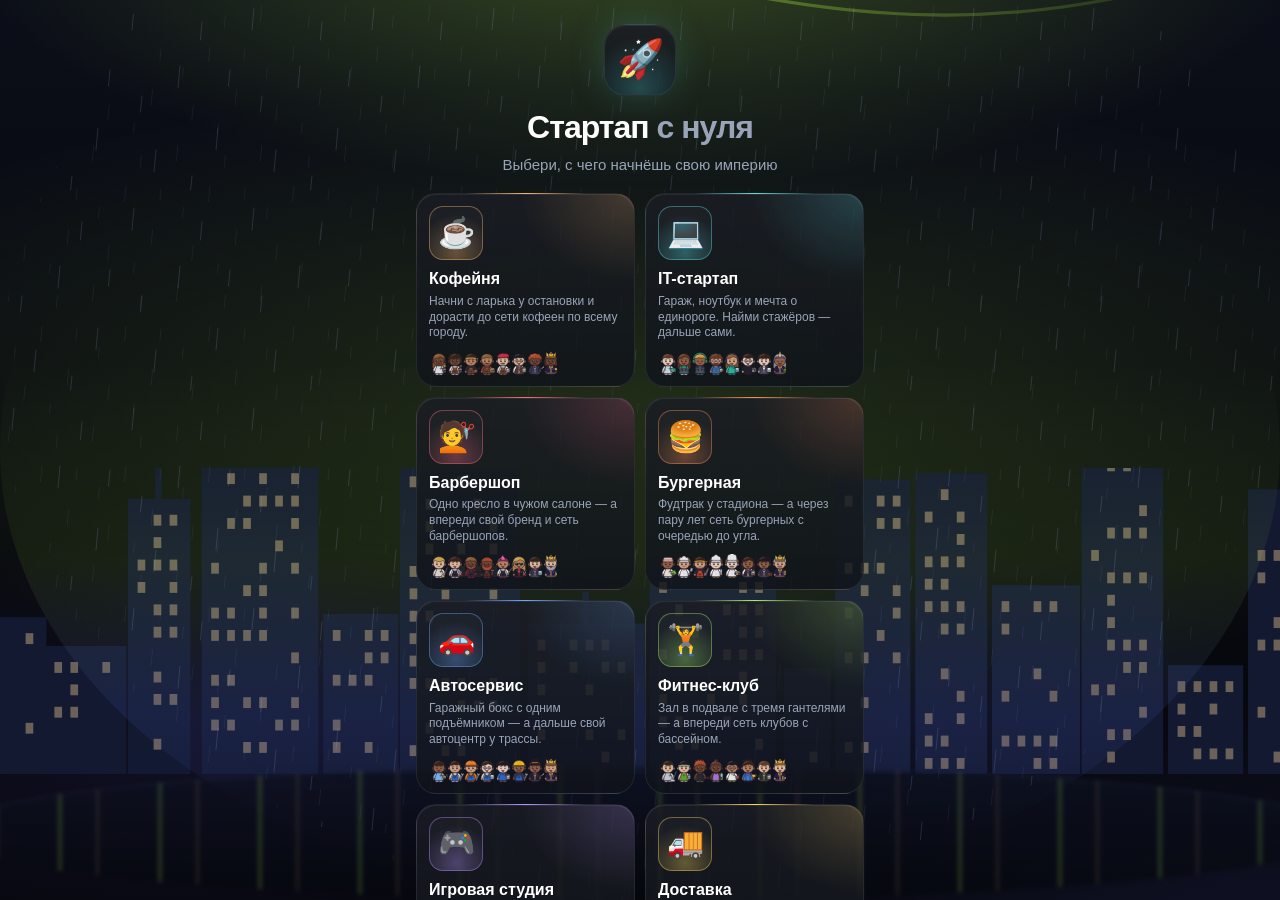
==== app/index.html @ 54fb20cb "Экран «Стили»: основной + скины K/M/C/B за друзей и ⭐, выбор в сохранении; клетки выше; деньги на уз" ====
<!doctype html>
<html lang="ru">
<head>
<meta charset="utf-8">
<meta name="viewport" content="width=device-width, initial-scale=1, maximum-scale=1, user-scalable=no, viewport-fit=cover">
<meta name="theme-color" content="#0D0F14">
<meta name="format-detection" content="telephone=no">
<title>Стартап с нуля</title>
<link rel="icon" href="data:image/svg+xml,<svg xmlns='http://www.w3.org/2000/svg' viewBox='0 0 100 100'><rect width='100' height='100' rx='22' fill='%230D0F14'/><text x='50' y='70' font-size='60' text-anchor='middle'>🚀</text></svg>">
<link rel="stylesheet" href="style.css?v=6">
<link rel="stylesheet" href="themes.css?v=6">
<link rel="stylesheet" href="themes4.css?v=2">
<link rel="stylesheet" href="themes-main.css?v=2">
<script src="https://telegram.org/js/telegram-web-app.js"></script>
<script src="theme.js?v=7"></script>
</head>
<body>
<div id="app" hidden>
  <header class="top">
    <div class="top-row">
      <div class="money" id="money" aria-live="off">0 <span>₽</span></div>
      <div class="head-btns">
        <button class="icon-btn" id="btn-daily" aria-label="Календарь наград">🎁<i class="dot" id="daily-dot"></i></button>
        <button class="icon-btn" id="btn-quests" aria-label="Задания дня">📋<i class="dot" id="quests-dot"></i></button>
        <button class="icon-btn" id="btn-settings" aria-label="Настройки">⚙️</button>
      </div>
    </div>
    <div class="rate" id="rate">+0 ₽/час · пока тебя нет, тоже</div>
    <div class="chips">
      <button class="chip chip-room" id="chip-room"></button>
      <button class="chip chip-lock" id="chip-lock"></button>
    </div>
  </header>

  <main class="views">
    <section class="view active" id="view-office">
      <button class="invite-banner" id="invite-banner" hidden></button>
      <div class="board" id="board">
        <div class="needs" id="needs"></div>
        <div class="grid" id="grid"></div>
        <button class="next-room" id="next-room"></button>
      </div>
      <p class="hint" id="hint">Перетащи двух одинаковых друг на друга — уровень выше</p>
      <div class="actions">
        <button class="btn btn-primary" id="btn-hire">➕ Нанять · 50 ₽</button>
        <button class="btn btn-dark btn-rush" id="btn-rush">⚡ Аврал ×2</button>
      </div>
    </section>

    <section class="view" id="view-upgrades">
      <h2 class="view-title">🚀 Улучшения</h2>
      <div class="list" id="upgrades"></div>
      <h3 class="sub-title">🏢 Помещения</h3>
      <div class="list" id="rooms-list"></div>
      <h3 class="sub-title">👥 Команда</h3>
      <div class="list" id="team"></div>
    </section>

    <section class="view" id="view-rating">
      <h2 class="view-title">🏆 Рейтинг</h2>
      <div id="rating-box"></div>
    </section>

    <section class="view" id="view-friends">
      <h2 class="view-title">👥 Друзья</h2>
      <div id="friends-box"></div>
    </section>

    <section class="view" id="view-shop">
      <h2 class="view-title">🗂️ Кадровое агентство</h2>
      <div id="agency"></div>
    </section>
  </main>

  <nav class="tabbar" id="tabbar">
    <button class="tab active" data-view="office"><i>🏢</i><span>Офис</span></button>
    <button class="tab" data-view="upgrades"><i>🚀</i><span>Улучшения</span></button>
    <button class="tab" data-view="rating"><i>🏆</i><span>Рейтинг</span></button>
    <button class="tab" data-view="friends"><i>👥</i><span>Друзья</span></button>
    <button class="tab" data-view="shop"><i>🗂️</i><span>Агентство</span><b class="tab-dot" id="shop-dot"></b></button>
  </nav>
</div>

<div id="choose" class="choose" hidden>
  <div class="choose-head">
    <div class="logo">🚀</div>
    <h1>Стартап <span>с нуля</span></h1>
    <p>Выбери, с чего начнёшь свою империю</p>
  </div>
  <div class="choose-list tiles" id="choose-list"></div>
  <p class="choose-foot">Все 8 открыты. Второй бизнес холдинга можно будет открыть, когда вырастишь сотрудника 5-го уровня.</p>
</div>

<div id="fx" class="fx"></div>
<div id="tutor" class="tutor" hidden></div>
<div id="modal" class="modal" hidden></div>
<div id="toast" class="toast"></div>

<script src="balance.js?v=4" defer></script>
<script src="content.js?v=5" defer></script>
<script src="avatars.js?v=5" defer></script>
<script src="net.js" defer></script>
<script src="game.js?v=6" defer></script>
</body>
</html>
---- app/style.css ----
/* Стиль A «тёмный неон» */
:root {
  --bg: #0D0F14;
  --card: #1D2335;
  --card-2: #141826;
  --line: #2B3450;
  --accent: #B9FF3F;
  --accent-ink: #0D0F14;
  --text: #E8EBF5;
  --muted: #8A93AB;
  --dim: #5D6680;
  --danger: #FF5C7A;
  --rare: #4FC3FF;
  --epic: #B57BFF;
  --legend: #FFC83D;
  --warn: #FFB347;
  --radius: 16px;
  --safe-b: env(safe-area-inset-bottom, 0px);
  --vh: var(--tg-viewport-stable-height, 100dvh);
}

* { box-sizing: border-box; -webkit-tap-highlight-color: transparent; }
html, body { margin: 0; height: 100%; background: var(--bg); }
body {
  color: var(--text);
  font: 15px/1.35 -apple-system, BlinkMacSystemFont, "Segoe UI", Roboto, "Helvetica Neue", Arial, sans-serif;
  overflow: hidden;
  overscroll-behavior: none;
  -webkit-user-select: none; user-select: none;
  -webkit-touch-callout: none;
}
button { font: inherit; color: inherit; border: 0; background: none; padding: 0; cursor: pointer; }
[hidden] { display: none !important; }

#app {
  height: var(--vh);
  max-width: 480px; margin: 0 auto;
  display: flex; flex-direction: column;
  padding: 12px 16px calc(10px + var(--safe-b));
}

/* ---------- Шапка ---------- */
.top { flex: none; }
.top-row { display: flex; align-items: flex-start; justify-content: space-between; gap: 8px; }
.money {
  font-size: 40px; font-weight: 800; line-height: 1.05; letter-spacing: -1px;
  color: var(--accent); font-variant-numeric: tabular-nums; white-space: nowrap;
  overflow: hidden; text-overflow: ellipsis; min-width: 0;
}
.money span { font-size: .7em; opacity: .9; }
.money.bump { animation: bump .25s ease; }
@keyframes bump { 50% { transform: scale(1.04); } }
.head-btns { flex: none; display: flex; gap: 6px; }
.icon-btn {
  position: relative; flex: none; width: 40px; height: 40px; border-radius: 12px;
  background: var(--card); border: 1px solid var(--line); font-size: 19px;
  display: grid; place-items: center;
}
.rate { color: var(--muted); font-size: 15px; margin-top: 4px; font-variant-numeric: tabular-nums; }
.rate b { color: var(--text); font-weight: 600; }
.chips { display: flex; gap: 8px; margin-top: 10px; min-width: 0; }
.chip {
  display: inline-flex; align-items: center; gap: 6px; min-width: 0;
  height: 34px; padding: 0 12px; border-radius: 17px;
  background: var(--card); border: 1px solid var(--line);
  font-size: 13.5px; white-space: nowrap;
}
.chip-room { color: var(--accent); flex: none; font-weight: 600; }
.chip-lock { color: var(--muted); flex: 1 1 auto; overflow: hidden; }
.chip-lock span { overflow: hidden; text-overflow: ellipsis; }
.chip-lock.open { color: var(--text); border-color: rgba(185,255,63,.35); }

/* ---------- Вкладки ---------- */
.views { flex: 1; min-height: 0; position: relative; margin-top: 12px; }
.view { display: none; height: 100%; flex-direction: column; overflow-y: auto; overflow-x: hidden; }
.view.active { display: flex; }
#view-office { overflow: hidden; }

/* ---------- Офис ---------- */
.board {
  flex: 1; min-height: 0; overflow-y: auto; overflow-x: hidden;
  background: var(--card-2); border: 1px solid var(--line); border-radius: 24px;
  padding: 12px; display: flex; flex-direction: column; gap: 12px;
}
.grid {
  display: grid; grid-template-columns: repeat(4, 1fr); gap: 8px;
  touch-action: none;
}
.grid { --ch: 72px; grid-auto-rows: 72px; }
.cell {
  position: relative; padding-top: 4px; border-radius: 14px; min-width: 0;
  background: var(--card); border: 1px solid var(--line);
  display: flex; flex-direction: column; align-items: center; justify-content: center;
  overflow: hidden; touch-action: none;
  transition: border-color .15s, box-shadow .15s, transform .15s;
}
.cell.empty { background: #1A1F2E; }
.cell .lv {
  position: absolute; top: 5px; left: 7px; font-size: 12.5px; font-weight: 800; color: var(--accent);
}
.cell .em { font-size: min(8.2vw, 34px, calc(var(--ch) * .44)); line-height: 1; }
.cell .nm {
  margin-top: 3px; font-size: 10.5px; font-weight: 600; text-align: center; line-height: 1.1;
  padding: 0 3px; max-width: 100%; overflow: hidden; overflow-wrap: anywhere;
  display: -webkit-box; -webkit-line-clamp: 2; -webkit-box-orient: vertical;
}
.cell .cd {
  position: absolute; left: 8px; right: 8px; bottom: 4px; height: 3px; border-radius: 2px;
  background: var(--accent); transform-origin: left; opacity: .8;
  animation: cd 3s linear forwards;
}
@keyframes cd { from { transform: scaleX(1); } to { transform: scaleX(0); opacity: .2; } }
.cell.lift { opacity: .35; }
.cell.over { border-color: var(--muted); }
.cell.can-merge {
  border-color: var(--accent);
  box-shadow: 0 0 0 1px var(--accent), 0 0 18px rgba(185,255,63,.45);
}
.cell.pair { border-color: rgba(185,255,63,.45); }
.cell.pop .em { animation: pop .5s cubic-bezier(.2,1.6,.4,1); }
.cell.pop::after {
  content: ""; position: absolute; inset: 0; border-radius: inherit;
  background: radial-gradient(circle, rgba(185,255,63,.55), transparent 70%);
  animation: flash .6s ease-out forwards; pointer-events: none;
}
.cell.spawn .em { animation: spawn .35s ease-out; }
.cell.tapped { transform: scale(.94); }
@keyframes pop { 0% { transform: scale(.4); } 60% { transform: scale(1.35); } 100% { transform: scale(1); } }
@keyframes flash { from { opacity: 1; } to { opacity: 0; } }
@keyframes spawn { from { transform: translateY(10px) scale(.6); opacity: 0; } to { transform: none; opacity: 1; } }

.ghost {
  position: fixed; z-index: 50; pointer-events: none;
  border-color: var(--accent) !important;
  box-shadow: 0 10px 30px rgba(0,0,0,.6), 0 0 22px rgba(185,255,63,.35);
  transform: scale(1.08); opacity: .95;
}

.next-room {
  flex: none; margin-top: auto; width: 100%; text-align: left;
  background: var(--card); border: 1px solid var(--line); border-radius: 14px;
  padding: 8px 12px 9px; font-size: 13px; color: var(--muted);
  display: flex; flex-wrap: wrap; justify-content: space-between; gap: 0 8px;
}
.next-room .nr-l, .next-room .nr-r { white-space: nowrap; overflow: hidden; text-overflow: ellipsis; min-width: 0; }
.next-room .bar { flex: 1 0 100%; }
.next-room b { color: var(--text); font-weight: 600; }
.next-room .bar { height: 5px; background: #0F1320; border-radius: 3px; margin-top: 6px; overflow: hidden; }
.next-room .bar i { display: block; height: 100%; background: var(--accent); border-radius: 3px; transition: width .4s; }
.next-room.ready { border-color: var(--accent); color: var(--text); box-shadow: 0 0 16px rgba(185,255,63,.2); }
.next-room.ready b { color: var(--accent); }

.hint { flex: none; text-align: center; color: var(--muted); font-size: 13px; margin: 7px 4px; height: 1.4em; line-height: 1.4em; white-space: nowrap; overflow: hidden; text-overflow: ellipsis; }
.actions { flex: none; display: grid; grid-template-columns: 1.55fr 1fr; gap: 10px; }
.btn {
  height: 54px; border-radius: 18px; font-weight: 700; font-size: 17px;
  display: flex; align-items: center; justify-content: center; gap: 6px; position: relative;
  white-space: nowrap; padding: 0 10px; transition: transform .1s, opacity .2s;
}
.btn:active { transform: scale(.97); }
.btn-primary { background: var(--accent); color: var(--accent-ink); }
.btn-primary.poor { opacity: .55; }
.btn-primary.full { background: var(--card); color: var(--muted); border: 1px solid var(--line); }
.btn-dark { background: var(--card); border: 1px solid var(--line); }
.btn-ghost { background: transparent; border: 1px solid var(--line); color: var(--muted); }
.btn-danger { background: var(--danger); color: #fff; }
.btn-wide { width: 100%; }
.btn[disabled] { opacity: .45; pointer-events: none; }
.dot { position: absolute; top: 9px; right: 12px; width: 9px; height: 9px; border-radius: 50%; background: var(--accent); box-shadow: 0 0 8px var(--accent); display: none; }
.dot.on { display: block; }
.btn-primary.glow, .glow { animation: glow 1.2s ease-in-out infinite; }
@keyframes glow { 50% { box-shadow: 0 0 0 4px rgba(185,255,63,.25), 0 0 26px rgba(185,255,63,.55); } }

/* ---------- Нижнее меню ---------- */
.tabbar {
  flex: none; margin-top: 12px; display: grid; grid-template-columns: repeat(5, 1fr);
  background: var(--card-2); border: 1px solid var(--line); border-radius: 22px; padding: 6px 4px;
}
.tab { position: relative; display: flex; flex-direction: column; align-items: center; gap: 2px; padding: 4px 0; color: var(--muted); border-radius: 14px; min-width: 0; }
.tab i { font-style: normal; font-size: 22px; line-height: 1.1; filter: grayscale(.6); opacity: .75; }
.tab span { font-size: 11px; max-width: 100%; overflow: hidden; text-overflow: ellipsis; white-space: nowrap; }
.tab.active { color: var(--accent); background: rgba(185,255,63,.07); }
.tab.active i { filter: none; opacity: 1; }

/* ---------- Улучшения ---------- */
.view-title { margin: 2px 0 10px; font-size: 20px; }
.sub-title { margin: 18px 0 10px; font-size: 16px; color: var(--muted); font-weight: 600; }
.list { display: flex; flex-direction: column; gap: 10px; }
.card {
  background: var(--card); border: 1px solid var(--line); border-radius: var(--radius);
  padding: 12px; display: flex; align-items: center; gap: 12px;
}
.card .ico { flex: none; width: 46px; height: 46px; border-radius: 12px; background: var(--card-2); border: 1px solid var(--line); display: grid; place-items: center; font-size: 24px; }
.card .txt { flex: 1; min-width: 0; }
.card .t { font-weight: 700; font-size: 15px; }
.card .t small { color: var(--accent); font-weight: 700; font-size: 12px; margin-left: 4px; white-space: nowrap; }
.card .d { color: var(--muted); font-size: 12.5px; margin-top: 2px; }
.card .buy {
  flex: none; min-width: 92px; height: 40px; padding: 0 10px; border-radius: 12px;
  background: var(--accent); color: var(--accent-ink); font-weight: 800; font-size: 14px; white-space: nowrap;
}
.card .buy.poor { background: var(--card-2); color: var(--muted); border: 1px solid var(--line); }
.card .buy.max { background: transparent; color: var(--accent); border: 1px solid var(--line); pointer-events: none; }
.card.cur { border-color: rgba(185,255,63,.5); }
.card.locked { opacity: .55; }
.card .joke { color: var(--text); font-size: 12.5px; font-style: italic; margin-top: 3px; opacity: .85; }
.team-card { padding: 9px 12px; }
.team-card .ico { width: 40px; height: 40px; font-size: 22px; }
.req { font-size: 12.5px; color: var(--muted); margin-top: 3px; }
.req .ok { color: var(--accent); }

/* ---------- Заглушки ---------- */
.soon { margin: auto 0; text-align: center; padding: 24px 12px; background: var(--card-2); border: 1px solid var(--line); border-radius: 24px; }
.soon-ico { font-size: 56px; line-height: 1; margin-bottom: 8px; }
.soon h2 { margin: 6px 0; font-size: 22px; }
.soon p { color: var(--muted); margin: 0 0 18px; font-size: 14.5px; }
.stat { background: var(--card); border: 1px solid var(--line); border-radius: 14px; padding: 12px; display: flex; flex-direction: column; gap: 4px; }
.stat span { color: var(--muted); font-size: 13px; }
.stat b { color: var(--accent); font-size: 24px; }
.shop-empty { display: grid; grid-template-columns: repeat(3, 1fr); gap: 8px; }
.shop-empty div { background: var(--card); border: 1px dashed var(--line); border-radius: 14px; padding: 14px 4px; font-size: 26px; display: flex; flex-direction: column; gap: 6px; opacity: .6; }
.shop-empty span { font-size: 11.5px; color: var(--muted); }

/* ---------- Выбор бизнеса ---------- */
.choose-list.tiles { display: grid; grid-template-columns: 1fr 1fr; gap: 10px; }
.choose {
  height: var(--vh); max-width: 480px; margin: 0 auto; overflow-y: auto;
  padding: 24px 16px calc(20px + var(--safe-b)); display: flex; flex-direction: column;
}
.choose-head { text-align: center; margin-bottom: 18px; }
.logo { width: 64px; height: 64px; margin: 0 auto 10px; border-radius: 20px; background: var(--card); border: 1px solid var(--line); display: grid; place-items: center; font-size: 34px; box-shadow: 0 0 30px rgba(185,255,63,.18); }
.choose h1 { margin: 0; font-size: 32px; letter-spacing: -.5px; }
.choose h1 span { color: var(--accent); }
.choose-head p { color: var(--muted); margin: 6px 0 0; }
.choose-list { display: flex; flex-direction: column; gap: 12px; }
.biz {
  background: var(--card); border: 1px solid var(--line); border-radius: 20px; padding: 12px 12px 10px;
  display: flex; flex-direction: column; align-items: flex-start; gap: 4px; text-align: left; min-width: 0;
  transition: transform .1s, border-color .15s;
}
.biz:active { transform: scale(.97); border-color: var(--accent); }
.biz .bi { width: 48px; height: 48px; border-radius: 14px; background: var(--card-2); border: 1px solid var(--line); display: grid; place-items: center; font-size: 26px; margin-bottom: 4px; }
.biz h3 { margin: 0; font-size: 16px; }
.biz p { margin: 0; color: var(--muted); font-size: 12px; line-height: 1.3; display: -webkit-box; -webkit-line-clamp: 3; -webkit-box-orient: vertical; overflow: hidden; }
.biz .ladder { margin-top: auto; padding-top: 6px; font-size: 14px; letter-spacing: 1px; white-space: nowrap; overflow: hidden; max-width: 100%; opacity: .9; }
.choose-foot { text-align: center; color: var(--dim); font-size: 12.5px; margin: 14px 8px 0; }

/* ---------- Окна ---------- */
.modal {
  position: fixed; inset: 0; z-index: 100; background: rgba(5,7,12,.72);
  display: flex; align-items: flex-end; justify-content: center; padding: 16px 16px calc(16px + var(--safe-b));
  animation: fade .2s ease;
  -webkit-backdrop-filter: blur(4px); backdrop-filter: blur(4px);
}
.sheet {
  width: 100%; max-width: 440px; background: var(--card-2); border: 1px solid var(--line); border-radius: 26px;
  padding: 22px 18px 18px; text-align: center; animation: up .28s cubic-bezier(.2,1.2,.4,1);
  max-height: calc(var(--vh) - 32px); overflow-y: auto;
}
.sheet .big-ico { font-size: 60px; line-height: 1; margin-bottom: 6px; }
.sheet h2 { margin: 4px 0 6px; font-size: 21px; }
.sheet p { color: var(--muted); margin: 0 0 14px; font-size: 14.5px; }
.sheet .amount { font-size: 36px; font-weight: 800; color: var(--accent); margin: 4px 0 16px; letter-spacing: -.5px; }
.sheet .btns { display: flex; flex-direction: column; gap: 8px; }
.sheet .quote { font-style: italic; color: var(--text); background: var(--card); border: 1px solid var(--line); border-radius: 14px; padding: 10px 12px; margin: 0 0 14px; }
.sheet .left { text-align: left; }
.streak { display: grid; grid-template-columns: repeat(7, 1fr); gap: 4px; margin: 6px 0 12px; }
.streak div { background: var(--card); border: 1px solid var(--line); border-radius: 10px; padding: 5px 0 5px; font-size: 9.5px; color: var(--muted); display: flex; flex-direction: column; align-items: center; gap: 1px; min-width: 0; }
.streak div b { font-size: 18px; line-height: 1.2; }
.streak div small { font-size: 10px; font-weight: 700; }
.streak div span { max-width: 100%; overflow: hidden; text-overflow: ellipsis; white-space: nowrap; padding: 0 1px; }
.streak .d7 { border-color: rgba(181,123,255,.55); box-shadow: 0 0 12px rgba(181,123,255,.25); }
.streak .done { border-color: rgba(185,255,63,.35); color: var(--accent); }
.streak .today { background: var(--accent); color: var(--accent-ink); border-color: var(--accent); font-weight: 700; }
@keyframes fade { from { opacity: 0; } }
@keyframes up { from { transform: translateY(40px); opacity: 0; } }

/* ---------- Эффекты ---------- */
.fx { position: fixed; inset: 0; pointer-events: none; z-index: 60; overflow: hidden; }
.float {
  position: absolute; transform: translate(-50%, 0); font-weight: 800; font-size: 18px; color: var(--accent);
  text-shadow: 0 2px 8px rgba(0,0,0,.8); white-space: nowrap; animation: floatUp 1s ease-out forwards;
}
.float.lvl { font-size: 15px; background: var(--accent); color: var(--accent-ink); padding: 3px 9px; border-radius: 10px; text-shadow: none; }
@keyframes floatUp { from { opacity: 1; transform: translate(-50%, 0); } to { opacity: 0; transform: translate(-50%, -54px); } }
.bubble {
  position: absolute; max-width: 230px; background: #F4F6FB; color: #10131C; font-size: 13px; font-weight: 600;
  padding: 8px 11px; border-radius: 14px; box-shadow: 0 6px 20px rgba(0,0,0,.5);
  transform: translate(-50%, -100%); animation: bubble 2.4s ease forwards; text-align: center;
}
.bubble::after { content: ""; position: absolute; left: 50%; bottom: -6px; margin-left: -6px; border: 6px solid transparent; border-bottom: 0; border-top-color: #F4F6FB; }
@keyframes bubble { 0% { opacity: 0; margin-top: 6px; } 10%, 85% { opacity: 1; margin-top: 0; } 100% { opacity: 0; } }

.toast {
  position: fixed; left: 50%; top: calc(14px + env(safe-area-inset-top, 0px)); z-index: 120;
  transform: translate(-50%, -150%); transition: transform .3s ease;
  background: var(--card); border: 1px solid var(--line); color: var(--text);
  padding: 10px 16px; border-radius: 16px; font-size: 14px; max-width: calc(100vw - 32px); text-align: center;
  box-shadow: 0 8px 24px rgba(0,0,0,.5); pointer-events: none; opacity: 0;
}
.toast.show { transform: translate(-50%, 0); opacity: 1; }

/* ---------- Обучение ---------- */
.tutor { position: fixed; inset: 0; z-index: 70; pointer-events: none; }
.tip {
  position: absolute; left: 16px; right: 16px; max-width: 400px; margin: 0 auto;
  background: var(--accent); color: var(--accent-ink); font-weight: 700; font-size: 15px;
  padding: 12px 14px; border-radius: 16px; box-shadow: 0 8px 30px rgba(0,0,0,.6);
  display: flex; gap: 10px; align-items: center; animation: up .3s ease;
}
.tip .n { flex: none; width: 26px; height: 26px; border-radius: 50%; background: var(--accent-ink); color: var(--accent); display: grid; place-items: center; font-size: 13px; }
.tip::after { content: ""; position: absolute; left: 50%; margin-left: -8px; border: 8px solid transparent; }
.tip.down::after { bottom: -15px; border-top-color: var(--accent); }
.tip.up::after { top: -15px; border-bottom-color: var(--accent); }
.hand { position: absolute; font-size: 38px; transform: translate(-30%, -10%); filter: drop-shadow(0 4px 6px rgba(0,0,0,.6)); }
.hand.move { animation: handMove 1.8s ease-in-out infinite; }
@keyframes handMove {
  0% { transform: translate(0, 0) scale(1); opacity: 0; }
  15% { opacity: 1; transform: translate(0, 0) scale(.9); }
  70% { transform: translate(var(--dx), var(--dy)) scale(.9); opacity: 1; }
  100% { transform: translate(var(--dx), var(--dy)) scale(1); opacity: 0; }
}

@media (max-width: 350px) {
  .money { font-size: 34px; }
  .btn { font-size: 15px; height: 50px; }
  .cell .nm { font-size: 9px; }
  .cell .lv { font-size: 11px; top: 3px; left: 5px; }
  .tab span { font-size: 10px; }
  .chip { font-size: 12.5px; padding: 0 10px; }
}
@media (max-height: 640px) {
  .money { font-size: 32px; }
  .hint { min-height: 0; margin: 8px 4px; font-size: 13px; }
  .btn { height: 48px; }
}

/* =================== Этап 2 =================== */
.dot { top: 5px; right: 5px; width: 8px; height: 8px; }
.tab-dot { position: absolute; top: 3px; right: calc(50% - 18px); width: 8px; height: 8px; border-radius: 50%; background: var(--accent); box-shadow: 0 0 8px var(--accent); display: none; }
.tab-dot.on { display: block; }
.rate em { font-style: normal; font-weight: 700; margin-left: 4px; }
.rate .x2 { color: var(--accent); }
.rate .tired-t { color: var(--warn); }

/* Баннер «Пригласи 3» */
.invite-banner {
  flex: none; display: flex; align-items: center; gap: 10px; width: 100%; text-align: left;
  margin-bottom: 10px; padding: 7px 12px 7px 8px; border-radius: 16px;
  background: linear-gradient(100deg, rgba(79,195,255,.16), rgba(185,255,63,.10) 70%), var(--card);
  border: 1px solid rgba(79,195,255,.45);
}
.invite-banner .ib-ico { flex: none; width: 34px; height: 34px; border-radius: 11px; display: grid; place-items: center; font-size: 19px; background: var(--card-2); border: 1px solid var(--rare); box-shadow: 0 0 12px rgba(79,195,255,.45); }
.invite-banner .ib-t { flex: 1; min-width: 0; display: flex; flex-direction: column; }
.invite-banner .ib-t b { font-size: 14px; }
.invite-banner .ib-t small { color: var(--muted); font-size: 11.5px; white-space: nowrap; overflow: hidden; text-overflow: ellipsis; }
.invite-banner .ib-p { flex: none; font-weight: 800; color: var(--accent-ink); background: var(--accent); border-radius: 10px; padding: 3px 8px; font-size: 13px; }

/* Потребности */
.needs { flex: none; display: grid; grid-template-columns: repeat(3, 1fr); gap: 6px; }
.need {
  display: flex; align-items: center; gap: 6px; min-width: 0; height: 36px; padding: 0 8px 0 6px;
  border-radius: 12px; background: var(--card); border: 1px solid var(--line); text-align: left;
}
.need:active { transform: scale(.96); }
.need .ne { flex: none; font-size: 18px; line-height: 1; }
.need .nx { flex: 1; min-width: 0; display: flex; flex-direction: column; gap: 3px; }
.need .nt { font-size: 11px; color: var(--muted); white-space: nowrap; overflow: hidden; text-overflow: ellipsis; line-height: 1.1; }
.need .nb { display: block; height: 4px; border-radius: 2px; background: #0F1320; overflow: hidden; }
.need .nb b { display: block; height: 100%; background: var(--accent); border-radius: 2px; transition: width .5s; }
.need.low .nb b { background: var(--warn); }
.need.bad { border-color: rgba(255,92,122,.55); }
.need.bad .nb b { background: var(--danger); }
.need.low.can, .need.bad.can { animation: needPing 1.6s ease-in-out infinite; }
@keyframes needPing { 50% { box-shadow: 0 0 0 3px rgba(255,179,71,.2); } }

/* Редкость в клетке */
.cell .rt {
  position: absolute; top: 4px; right: 5px; font-size: 8.5px; font-weight: 800; letter-spacing: .3px;
  padding: 1px 4px; border-radius: 6px; color: var(--accent-ink); line-height: 1.3;
}
.cell.r1 { border-color: var(--rare); box-shadow: inset 0 0 14px rgba(79,195,255,.18), 0 0 10px rgba(79,195,255,.28); }
.cell.r1 .rt { background: var(--rare); }
.cell.r2 { border-color: var(--epic); box-shadow: inset 0 0 16px rgba(181,123,255,.22), 0 0 12px rgba(181,123,255,.35); }
.cell.r2 .rt { background: var(--epic); }
.cell.r3 { border-color: var(--legend); box-shadow: inset 0 0 18px rgba(255,200,61,.22), 0 0 14px rgba(255,200,61,.4); background: linear-gradient(160deg, #2a2716, var(--card) 60%); }
.cell.r3 .rt { background: var(--legend); }
.cell.r3::before { content: ""; position: absolute; inset: 0; border-radius: inherit; pointer-events: none; background: linear-gradient(115deg, transparent 35%, rgba(255,230,150,.22) 50%, transparent 65%); background-size: 250% 100%; animation: shine 3.2s linear infinite; }
@keyframes shine { from { background-position: 150% 0; } to { background-position: -100% 0; } }
.cell.r1.pair, .cell.r2.pair, .cell.r3.pair { outline: 2px solid rgba(185,255,63,.35); outline-offset: 1px; }
.cell .nm { font-size: min(10.5px, calc(var(--ch) * .15)); }
.float.up { background: var(--rare); }
.float.up.r2 { background: var(--epic); }
.float.up.r3 { background: var(--legend); }
.l0 { color: var(--muted); } .l1 { color: var(--rare); } .l2 { color: var(--epic); } .l3 { color: var(--legend); }

/* Аврал */
.btn-rush { font-size: 15px; color: var(--muted); }
.btn-rush.ready { color: var(--accent); border-color: rgba(185,255,63,.5); }
.btn-rush.on { color: var(--accent-ink); background: var(--accent); border-color: var(--accent); animation: glow 1.2s ease-in-out infinite; }
.btn-rush.wait { opacity: .7; }
.btn.pop { animation: pop .45s ease; }

/* Окно выбора бизнеса */
.path { display: flex; flex-wrap: wrap; justify-content: center; align-items: center; gap: 4px; margin: 0 0 12px; font-size: 13px; }
.path span { background: var(--card); border: 1px solid var(--line); border-radius: 10px; padding: 4px 8px; }
.path em { color: var(--accent); font-style: normal; }
.staff-row { display: grid; grid-template-columns: repeat(8, 1fr); gap: 4px; margin: 0 0 10px; }
.staff-row div { background: var(--card); border: 1px solid var(--line); border-radius: 10px; padding: 4px 0 2px; display: flex; flex-direction: column; align-items: center; }
.staff-row b { font-size: 20px; line-height: 1.2; }
.staff-row small { font-size: 10px; color: var(--accent); font-weight: 700; }
.sheet .small-l { font-size: 12.5px; color: var(--muted); margin: 0 0 14px; }
.sheet .warn { color: var(--warn); font-size: 13.5px; }

/* Агентство */
#agency { display: flex; flex-direction: column; gap: 10px; padding-bottom: 6px; }
.shards .pips { display: flex; gap: 4px; margin-top: 7px; }
.shards .pips i { flex: 1; height: 6px; border-radius: 3px; background: #0F1320; border: 1px solid var(--line); }
.shards .pips i.on { background: var(--rare); border-color: var(--rare); box-shadow: 0 0 6px rgba(79,195,255,.5); }
.note-box { background: var(--card-2); border: 1px dashed var(--line); border-radius: 14px; padding: 10px 12px; font-size: 13px; color: var(--muted); }
.note-box b { color: var(--text); }
.pack { background: var(--card); border: 1px solid var(--line); border-radius: var(--radius); padding: 12px; }
.pack-top { display: flex; align-items: center; gap: 12px; }
.pack-ico { flex: none; width: 46px; height: 46px; border-radius: 12px; background: var(--card-2); border: 1px solid var(--line); display: grid; place-items: center; font-size: 24px; }
.pack .txt { flex: 1; min-width: 0; }
.pack .t { font-weight: 700; font-size: 15px; }
.pack .d { color: var(--muted); font-size: 12px; margin-top: 2px; }
.pack .buy { flex: none; min-width: 92px; max-width: 120px; height: 40px; padding: 0 10px; border-radius: 12px; background: var(--accent); color: var(--accent-ink); font-weight: 800; font-size: 13.5px; white-space: nowrap; }
.pack .buy.poor { background: var(--card-2); color: var(--muted); border: 1px solid var(--line); }
.pack .buy.soon-btn { background: transparent; color: var(--legend); border: 1px dashed rgba(255,200,61,.5); font-size: 12px; white-space: normal; line-height: 1.15; }
.pack.p-free { border-color: rgba(185,255,63,.4); }
.pack.p-premium { border-color: rgba(79,195,255,.4); }
.pack.p-premium .pack-ico { border-color: var(--rare); box-shadow: 0 0 10px rgba(79,195,255,.3); }
.pack.p-star { border-color: rgba(255,200,61,.45); background: linear-gradient(160deg, #262318, var(--card) 55%); }
.pack.p-star .pack-ico { border-color: var(--legend); box-shadow: 0 0 12px rgba(255,200,61,.35); }
.odds-mm { display: flex; justify-content: space-between; font-size: 11px; color: var(--dim); margin: 10px 0 4px; }
.odds-mm b { font-weight: 700; }
.odds { display: flex; height: 8px; border-radius: 4px; overflow: hidden; gap: 2px; background: #0F1320; }
.odds i { display: block; min-width: 3px; }
.odds .o0 { background: #7C859E; } .odds .o1 { background: var(--rare); } .odds .o2 { background: var(--epic); } .odds .o3 { background: var(--legend); }
.odds-l { display: flex; flex-wrap: wrap; gap: 2px 10px; font-size: 11px; margin-top: 5px; font-variant-numeric: tabular-nums; }
.card.info { align-items: flex-start; }
.card.info .d { line-height: 1.45; }
.buy.glow, .card .buy.glow { animation: glow 1.2s ease-in-out infinite; }

/* Открытие пачки */
.pack-open h2 { margin-top: 0; }
.po-box { width: 80px; max-height: 70px; font-size: 64px; line-height: 1; margin: 2px auto 6px; overflow: hidden; animation: shake .7s ease both, poAway .35s ease .55s forwards; }
@keyframes shake { 0%,100% { transform: rotate(0); } 20% { transform: rotate(-12deg) scale(1.05); } 40% { transform: rotate(10deg) scale(1.1); } 60% { transform: rotate(-8deg) scale(1.15); } 80% { transform: rotate(6deg) scale(1.2); } }
@keyframes poAway { to { transform: scale(1.5); opacity: 0; max-height: 0; margin: 0 auto; } }
.reveal { display: flex; flex-wrap: wrap; justify-content: center; gap: 8px; margin: 6px 0 12px; perspective: 700px; }
.rc { width: 74px; height: 96px; }
.reveal.n5 .rc { width: 62px; height: 84px; }
.rc-in { position: relative; width: 100%; height: 100%; transform-style: preserve-3d; transform: rotateY(180deg); animation: flip .55s cubic-bezier(.3,1.3,.5,1) var(--d) forwards; }
@keyframes flip { to { transform: rotateY(0); } }
.rc-back, .rc-front { position: absolute; inset: 0; border-radius: 14px; backface-visibility: hidden; -webkit-backface-visibility: hidden; display: flex; flex-direction: column; align-items: center; justify-content: center; border: 1px solid var(--line); background: var(--card); }
.rc-back { transform: rotateY(180deg); font-size: 30px; background: linear-gradient(160deg, #232a40, #161b2a); }
.rc-front b { font-size: 34px; line-height: 1.1; }
.reveal.n5 .rc-front b { font-size: 28px; }
.rc-front small { font-size: 10px; font-weight: 600; margin-top: 3px; padding: 0 3px; line-height: 1.1; max-width: 100%; overflow: hidden; }
.rc-front .lv { position: absolute; top: 4px; left: 6px; font-size: 11px; font-weight: 800; color: var(--accent); }
.rc-front .rt { position: absolute; top: 4px; right: 4px; font-size: 8px; font-weight: 800; padding: 1px 4px; border-radius: 6px; color: var(--accent-ink); }
.rc.r1 .rc-front { border-color: var(--rare); box-shadow: 0 0 16px rgba(79,195,255,.5); } .rc.r1 .rt { background: var(--rare); }
.rc.r2 .rc-front { border-color: var(--epic); box-shadow: 0 0 20px rgba(181,123,255,.6); } .rc.r2 .rt { background: var(--epic); }
.rc.r3 .rc-front { border-color: var(--legend); box-shadow: 0 0 24px rgba(255,200,61,.7); background: linear-gradient(160deg, #2c2814, var(--card)); } .rc.r3 .rt { background: var(--legend); }
.po-sum, .pack-open + .btns .btn { opacity: 0; animation: fadeIn .3s ease forwards; }
.po-sum { font-size: 13px; font-weight: 600; }
@keyframes fadeIn { to { opacity: 1; } }

/* Задания */
.qbar { height: 5px; border-radius: 3px; background: #0F1320; margin-top: 6px; overflow: hidden; }
.qbar i { display: block; height: 100%; background: var(--accent); }

/* Друзья */
.hero-card { display: flex; gap: 12px; align-items: center; background: linear-gradient(110deg, rgba(79,195,255,.14), rgba(185,255,63,.08)), var(--card-2); border: 1px solid var(--line); border-radius: 20px; padding: 14px; margin-bottom: 10px; }
.hero-card .hc-ico { flex: none; font-size: 38px; }
.hero-card p { margin: 3px 0 0; color: var(--muted); font-size: 13px; }
.card.col { flex-direction: column; align-items: stretch; margin-bottom: 10px; }
.acc { color: var(--accent); }
.ladder-steps { display: grid; grid-template-columns: repeat(5, 1fr); gap: 4px; margin-top: 10px; }
.step { display: flex; flex-direction: column; align-items: center; text-align: center; min-width: 0; gap: 2px; }
.step .st-ico { width: 40px; height: 40px; border-radius: 50%; display: grid; place-items: center; font-size: 19px; background: var(--card-2); border: 1px solid var(--line); filter: grayscale(.5); opacity: .8; }
.step b { font-size: 13px; }
.step small { font-size: 10px; color: var(--muted); line-height: 1.15; overflow-wrap: anywhere; }
.step.main .st-ico { border-color: var(--rare); box-shadow: 0 0 12px rgba(79,195,255,.4); filter: none; opacity: 1; }
.step.reached .st-ico, .step.ready .st-ico { filter: none; opacity: 1; border-color: var(--accent); }
.step.claimed .st-ico { filter: none; opacity: 1; background: var(--accent); color: var(--accent-ink); font-weight: 800; border-color: var(--accent); }
.step .buy { min-width: 0; width: 100%; height: 28px; font-size: 11px; padding: 0 2px; border-radius: 9px; margin-top: 3px; background: var(--accent); color: var(--accent-ink); font-weight: 800; }
.ladder-line { height: 4px; background: #0F1320; border-radius: 2px; margin: 10px 4px 0; overflow: hidden; }
.ladder-line i { display: block; height: 100%; background: var(--accent); }
.muted-c { color: var(--muted); font-size: 13px; text-align: center; margin: 10px 8px; }
.loading { color: var(--muted); text-align: center; padding: 26px 0; font-size: 14px; }
.error-box { text-align: center; color: var(--text); background: var(--card-2); border: 1px solid rgba(255,92,122,.4); border-radius: 18px; padding: 18px 14px; margin-bottom: 10px; display: flex; flex-direction: column; gap: 6px; align-items: center; }
.error-box small { color: var(--muted); }
.error-box .btn { height: 42px; font-size: 15px; padding: 0 22px; margin-top: 6px; }
.card.fr { padding: 9px 12px; }
.card.fr .ico { width: 38px; height: 38px; font-size: 20px; }

/* Рейтинг */
#rating-box { display: flex; flex-direction: column; gap: 10px; flex: 1; }
#rating-box .soon { margin: 0; }
.stat small { color: var(--dim); font-size: 11.5px; }
.seg { display: grid; grid-template-columns: repeat(3, 1fr); gap: 4px; background: var(--card-2); border: 1px solid var(--line); border-radius: 14px; padding: 4px; }
.seg button { height: 34px; border-radius: 10px; font-size: 13.5px; color: var(--muted); font-weight: 600; }
.seg button.on { background: var(--card); color: var(--accent); border: 1px solid var(--line); }
.lb-list { display: flex; flex-direction: column; gap: 6px; }
.lb { display: flex; align-items: center; gap: 10px; background: var(--card); border: 1px solid var(--line); border-radius: 14px; padding: 10px 12px; }
.lb .pl { flex: none; width: 28px; text-align: center; font-weight: 800; color: var(--muted); }
.lb .nmr { flex: 1; min-width: 0; overflow: hidden; text-overflow: ellipsis; white-space: nowrap; }
.lb b { flex: none; color: var(--accent); font-variant-numeric: tabular-nums; }
.lb.me { border-color: var(--accent); background: rgba(185,255,63,.06); }

@media (max-width: 350px) {
  .head-btns { gap: 4px; }
  .icon-btn { width: 36px; height: 36px; font-size: 17px; }
  .need { padding: 0 5px 0 4px; gap: 4px; }
  .need .ne { font-size: 16px; }
  .need .nt { font-size: 10px; }
  .invite-banner .ib-t small { font-size: 10.5px; }
  .pack .buy { min-width: 80px; font-size: 12.5px; }
  .biz p { font-size: 11.5px; }
}

/* =================== 0.3: доп. места, общие мелочи =================== */
.cell .pd, .cell .sh { display: none; }
.bic { font-style: normal; }
.btn .cost { font-weight: inherit; }
.cell.locked { background: transparent; border: 1px dashed var(--line); color: var(--dim); cursor: pointer; padding: 2px 3px 0; }
.cell.locked .lk-ico { font-size: min(18px, calc(var(--ch) * .3)); line-height: 1; opacity: .8; }
.cell.locked .nm { color: var(--muted); font-weight: 600; font-size: min(10px, calc(var(--ch) * .14)); }
.cell.locked:active { transform: scale(.95); }
.slots-card { width: 100%; text-align: left; margin-bottom: 10px; }
.slot-row.mark { border-color: var(--accent); box-shadow: 0 0 0 1px var(--accent); }
.seg.seg4 { grid-template-columns: repeat(4, 1fr); margin-bottom: 12px; }
.grid.lockrow .cell.locked { flex-direction: row; gap: 4px; padding: 0 4px; --ch: 38px; }
.grid.lockrow .cell.locked .nm { margin: 0; -webkit-line-clamp: 1; white-space: nowrap; text-overflow: ellipsis; display: block; }

/* ---------- Рисованные сотрудники (app/avatars.js) ---------- */
.av { display: block; width: auto; max-width: none; pointer-events: none; -webkit-user-drag: none; user-select: none; }
.cell .em .av { height: calc(var(--ch) * .8); margin: 0 auto; }
.grid.art .cell .em { line-height: 0; }
html:not([data-theme]) .grid.art .cell:not(.locked) .nm { position: relative; z-index: 3; margin-top: calc(var(--ch) * -.2); text-shadow: 0 1px 2px #000, 0 0 4px rgba(0, 0, 0, .9); }
.ladder.art { display: flex; align-items: flex-end; letter-spacing: 0; }
.ladder.art .av-s { height: 25px; flex: none; margin-right: -4px; }
.staff-row b .av { height: 36px; margin: 0 auto; }
.sheet .big-ico .av-big { height: 112px; margin: 0 auto; filter: drop-shadow(0 6px 14px rgba(0, 0, 0, .45)); }
.card .ico .av { height: 42px; margin-top: 2px; }
.team-card .ico .av { height: 38px; }
.rc-front b .av { height: 54px; margin: 0 auto; }
.reveal.n5 .rc-front b .av { height: 46px; }
.av-i { display: inline-block; height: 1.7em; vertical-align: -.5em; margin: 0 1px; }
.seg.seg6 { grid-template-columns: repeat(6, 1fr); }
.seg.seg2 { grid-template-columns: 1fr 1fr; margin-bottom: 12px; }

/* ---------- Экран «Стили» (скины) ---------- */
.skins { display: grid; gap: 8px; margin: 10px 0 4px; text-align: left; }
.sk { display: grid; grid-template-columns: 64px 1fr auto; gap: 10px; align-items: center; padding: 8px; border-radius: 16px;
  background: rgba(255, 255, 255, .04); border: 1px solid rgba(255, 255, 255, .08); }
.sk.on { border-color: rgba(var(--biz-rgb, 120, 200, 255), .6); box-shadow: 0 0 16px -6px rgba(var(--biz-rgb, 120, 200, 255), .8); }
.sk.locked .sk-prev { filter: saturate(.5) brightness(.75); }
.sk-prev { position: relative; width: 64px; height: 64px; border-radius: 12px; overflow: hidden; background: var(--pb); box-shadow: inset 0 0 0 1px rgba(255, 255, 255, .12); }
.sk-prev i { position: absolute; border-radius: 6px; }
.sk-prev .p1 { left: 8px; top: 8px; width: 22px; height: 22px; background: var(--pc); box-shadow: 0 0 10px var(--pg); }
.sk-prev .p2 { right: 8px; top: 8px; width: 22px; height: 22px; background: var(--pc2); }
.sk-prev .p3 { left: 8px; bottom: 8px; width: 48px; height: 14px; border-radius: 7px; background: var(--pbtn); }
.sk-prev .p4 { right: 8px; top: 34px; width: 22px; height: 6px; border-radius: 3px; background: var(--pc3); }
.sk-prev[data-prev="mix"] { --pb: linear-gradient(180deg, #0b1020, #05070c); --pc: #5CE1E6; --pg: rgba(92, 225, 230, .6); --pc2: linear-gradient(180deg, #FFF1C4, #C9962F); --pbtn: linear-gradient(90deg, #FF4DA6, #22b8e0); --pc3: #b4c2ff; }
.sk-prev[data-prev="k"] { --pb: radial-gradient(circle at 50% 30%, #16203a, #07090f); --pc: #5CE1E6; --pg: rgba(92, 225, 230, .5); --pc2: #1a1f2e; --pbtn: #E8ECF4; --pc3: #6EA8FF; }
.sk-prev[data-prev="m"] { --pb: linear-gradient(180deg, #16133a, #07060f); --pc: #FF5C9A; --pg: rgba(255, 92, 154, .6); --pc2: #45E0D8; --pbtn: rgba(255, 92, 154, .85); --pc3: #ffc46b; }
.sk-prev[data-prev="c"] { --pb: linear-gradient(160deg, #2a1466, #120a2a); --pc: #FFE14D; --pg: rgba(255, 225, 77, .5); --pc2: #4ae9ff; --pbtn: linear-gradient(90deg, #ff8a5c, #FF3DA5); --pc3: #FF3DA5; }
.sk-prev[data-prev="b"] { --pb: linear-gradient(180deg, #1a1420, #0d0a12); --pc: #F3D27D; --pg: rgba(243, 210, 125, .5); --pc2: #2a2030; --pbtn: linear-gradient(90deg, #FFF1C4, #C9962F); --pc3: #8b6cff; }
.sk-txt { min-width: 0; display: grid; gap: 2px; }
.sk-txt b { font-size: 15px; }
.sk-txt small { font-size: 12px; color: var(--muted); white-space: nowrap; overflow: hidden; text-overflow: ellipsis; }
.sk-txt em { font-style: normal; font-size: 12px; color: var(--dim); }
.sk-btn { min-height: 36px; padding: 0 12px; font-size: 13px; white-space: nowrap; width: auto; }
.sk-on { font-size: 13px; font-weight: 700; color: var(--biz-hi, #9ff); padding: 0 6px; }
@media (max-width: 350px) { .sk { grid-template-columns: 52px 1fr; } .sk-prev { width: 52px; height: 52px; } .sk-btn, .sk-on { grid-column: 1 / -1; } }
---- app/themes.css ----
/* «Стартап с нуля» — оформление поверх style.css: общие правила всех стилей + скины B «Премиум-золото» и C «Кибер-комикс».
   Стиль включается атрибутом <html data-theme="mix|k|m|b|c"> (app/theme.js): mix — основной (themes-main.css), K и M — themes4.css.
   Цвет сцены — у каждого бизнеса свой (<html data-biz>).
   Производительность: анимации только transform/opacity, тяжёлый blur — только на маленьких панелях. */

/* ---------- Без атрибута темы (до загрузки theme.js) новое спрятано ---------- */
.scene, .coin-big, .emb, .ti, .fx-canvas, .sc-stars, .sc-moon, .sc-x { display: none; }
.sc-x i { position: absolute; display: block; border-radius: 50%; }

/* ---------- Цвет бизнеса ---------- */
html, .biz { --biz: #B9FF3F; --biz-rgb: 185, 255, 63; --biz-hi: #E3FF9E; --biz-d: #355206; --biz-ink: #142000; --biz-e: "🚀"; }
html[data-biz="coffee"], .biz-coffee { --biz: #FFB547; --biz-rgb: 255, 181, 71; --biz-hi: #FFE3B0; --biz-d: #5C2C06; --biz-ink: #2a1400; --biz-e: "☕"; }
html[data-biz="it"], .biz-it { --biz: #2CF5C4; --biz-rgb: 44, 245, 196; --biz-hi: #B8FFEC; --biz-d: #06413F; --biz-ink: #002a22; --biz-e: "💻"; }
html[data-biz="barber"], .biz-barber { --biz: #FF3D55; --biz-rgb: 255, 61, 85; --biz-hi: #FF9AA8; --biz-d: #5A0716; --biz-ink: #ffffff; --biz-e: "💇"; }
html[data-biz="burger"], .biz-burger { --biz: #FF7A1A; --biz-rgb: 255, 122, 26; --biz-hi: #FFC08F; --biz-d: #5A2104; --biz-ink: #2a0e00; --biz-e: "🍔"; }
html[data-biz="auto"], .biz-auto { --biz: #3D8BFF; --biz-rgb: 61, 139, 255; --biz-hi: #A9CBFF; --biz-d: #0B2563; --biz-ink: #ffffff; --biz-e: "🚗"; }
html[data-biz="fitness"], .biz-fitness { --biz: #B6FF2E; --biz-rgb: 182, 255, 46; --biz-hi: #E3FF9E; --biz-d: #355206; --biz-ink: #142000; --biz-e: "🏋️"; }
html[data-biz="gamedev"], .biz-gamedev { --biz: #A65CFF; --biz-rgb: 166, 92, 255; --biz-hi: #D6B5FF; --biz-d: #2E0F63; --biz-ink: #ffffff; --biz-e: "🎮"; }
html[data-biz="delivery"], .biz-delivery { --biz: #FFD60A; --biz-rgb: 255, 214, 10; --biz-hi: #FFF08A; --biz-d: #5A4400; --biz-ink: #2a2000; --biz-e: "🚚"; }

/* =====================================================================
   ОБЩЕЕ ДЛЯ ТРЁХ ТЕМ
   ===================================================================== */
html[data-theme] { --chamfer: 10px; --shine: rgba(255, 255, 255, .55); }
html[data-theme], html[data-theme] body { background: var(--bg); }
html[data-theme] body { font-family: -apple-system, BlinkMacSystemFont, "SF Pro Display", "Segoe UI", Roboto, "Helvetica Neue", Arial, sans-serif; }
html[data-theme] #app, html[data-theme] .choose { position: relative; z-index: 1; }
html[data-theme] .fx-canvas { display: block; position: fixed; inset: 0; width: 100%; height: 100%; pointer-events: none; z-index: 65; }

/* Сцена-фон: фиксированная, статичная */
html[data-theme] .scene { display: block; position: fixed; inset: 0; z-index: 0; overflow: hidden; pointer-events: none; }
.scene > * { position: absolute; }
.sc-wall { inset: 0; }
.sc-room, .sc-sign, .sc-tubes, .sc-city, .sc-spot { display: none; }
.sc-floor { left: -60%; right: -60%; bottom: 0; height: 58%; transform-origin: 50% 100%; transform: perspective(260px) rotateX(58deg); }
.sc-grid { position: absolute; inset: 0; }

/* Иконки SVG вместо эмодзи */
html[data-theme] .ti { display: block; overflow: visible; }
html[data-theme] .ti .o { stroke: var(--ic-o, rgba(0, 0, 0, .55)); stroke-width: 1.4; stroke-linejoin: round; }
html[data-theme] .ti .f1 { fill: var(--ic1, currentColor); }
html[data-theme] .ti .f2 { fill: var(--ic2, currentColor); }
html[data-theme] .ti .f3 { fill: var(--ic3, #fff); stroke: var(--ic3, #fff); }
html[data-theme] .ti .f4 { fill: var(--ic4, #FFC83D); }
html[data-theme] .tab > i { display: none; }
html[data-theme] .tab .ti { width: 28px; height: 28px; margin-bottom: 1px; }
html[data-theme] .icon-btn { font-size: 0; }
html[data-theme] .icon-btn .ti { width: 24px; height: 24px; }

/* Иконки кнопок (маска + currentColor) */
html[data-theme] .bic { display: inline-block; width: 1.15em; height: 1.15em; font-size: inherit; color: transparent; overflow: hidden; flex: none;
  background: currentColor; -webkit-mask: var(--mi) center / contain no-repeat; mask: var(--mi) center / contain no-repeat; }
html[data-theme] .btn .bic { color: inherit; }
html[data-theme] .bic-hire, html[data-theme] .bic-full { --mi: url("data:image/svg+xml,<svg xmlns='http://www.w3.org/2000/svg' viewBox='0 0 24 24'><path d='M9 11.2a4.3 4.3 0 1 0 0-8.6 4.3 4.3 0 0 0 0 8.6zM1.5 21.5a7.5 7.5 0 0 1 15 0v.8h-15zM18 6.5h2.4v3.3h3.3v2.4h-3.3v3.3H18v-3.3h-3.3V9.8H18z'/></svg>"); }
html[data-theme] .bic-rush { --mi: url("data:image/svg+xml,<svg xmlns='http://www.w3.org/2000/svg' viewBox='0 0 24 24'><path d='M14.5 1.5L3.5 14h6.6l-2.3 8.5L19.5 9.6h-6.7z'/></svg>"); }
html[data-theme] .bic-inbox { --mi: url("data:image/svg+xml,<svg xmlns='http://www.w3.org/2000/svg' viewBox='0 0 24 24'><path d='M6 2.5h12v9.5H6zM3.5 13h17v3.5h-17zM5.5 16.5h2.4V22H5.5zm10.6 0h2.4V22h-2.4z'/></svg>"); }
html[data-theme] .cell.locked .lk-ico { font-size: 0; display: block; width: calc(var(--ch) * .26); height: calc(var(--ch) * .26); max-width: 22px; max-height: 22px; background: currentColor;
  -webkit-mask: url("data:image/svg+xml,<svg xmlns='http://www.w3.org/2000/svg' viewBox='0 0 24 24'><path fill-rule='evenodd' d='M7 10V7.2a5 5 0 0 1 10 0V10h1.4c.9 0 1.6.7 1.6 1.6v8.8c0 .9-.7 1.6-1.6 1.6H5.6c-.9 0-1.6-.7-1.6-1.6v-8.8c0-.9.7-1.6 1.6-1.6zm2.6 0h4.8V7.2a2.4 2.4 0 0 0-4.8 0zM12 13.6a1.7 1.7 0 0 0-1 3.1v2.1h2v-2.1a1.7 1.7 0 0 0-1-3.1z'/></svg>") center / contain no-repeat;
  mask: url("data:image/svg+xml,<svg xmlns='http://www.w3.org/2000/svg' viewBox='0 0 24 24'><path fill-rule='evenodd' d='M7 10V7.2a5 5 0 0 1 10 0V10h1.4c.9 0 1.6.7 1.6 1.6v8.8c0 .9-.7 1.6-1.6 1.6H5.6c-.9 0-1.6-.7-1.6-1.6v-8.8c0-.9.7-1.6 1.6-1.6zm2.6 0h4.8V7.2a2.4 2.4 0 0 0-4.8 0zM12 13.6a1.7 1.7 0 0 0-1 3.1v2.1h2v-2.1a1.7 1.7 0 0 0-1-3.1z'/></svg>") center / contain no-repeat; }

/* Монета у счётчика денег */
html[data-theme] .top-row { align-items: center; }
html[data-theme] .coin-big { display: block; flex: none; position: relative; width: 34px; height: 34px; border-radius: 50%; margin-right: -2px;
  background: radial-gradient(circle at 34% 30%, #FFF8D6 0 12%, #FFD45A 30%, #F0A51C 64%, #B5680A 100%);
  box-shadow: inset 0 -3px 0 rgba(120, 60, 0, .45), inset 0 2px 0 rgba(255, 255, 255, .5), 0 0 16px rgba(255, 196, 60, .45); }
html[data-theme] .coin-big::after { content: "₽"; position: absolute; inset: 0; display: grid; place-items: center; font: 900 19px/1 Arial, sans-serif; color: #A35A00; text-shadow: 0 1px 0 rgba(255, 240, 190, .8); }
html[data-theme] .money { flex: 1 1 auto; font-weight: 900; letter-spacing: -1.5px; }
html[data-theme] .money span { display: none; }
html[data-theme] .money.tbump, html[data-theme] .tbump { animation: tbump .32s ease; }
@keyframes tbump { 40% { transform: scale(1.06); } }

/* Плавная смена вкладок */
html[data-theme] .view.active { animation: viewIn .28s cubic-bezier(.2, .8, .3, 1); }
@keyframes viewIn { from { opacity: 0; transform: translateY(10px); } }

/* Всплывашки дохода */
.tfloat { position: absolute; transform: translate(-50%, 0); white-space: nowrap; pointer-events: none; font-weight: 900; font-size: 14px; color: #FFE08A;
  display: flex; align-items: center; gap: 3px; text-shadow: 0 1px 0 #6b3a00, 0 0 8px rgba(0, 0, 0, .8); animation: tfloat 1.3s cubic-bezier(.2, .7, .3, 1) forwards; }
.tfloat .tcoin { width: 13px; height: 13px; border-radius: 50%; background: radial-gradient(circle at 35% 30%, #FFF6C8, #FFD04A 40%, #D8900F); box-shadow: inset 0 -1.5px 0 rgba(120, 60, 0, .5); }
@keyframes tfloat { 0% { opacity: 0; transform: translate(-50%, 6px) scale(.7); } 15% { opacity: 1; transform: translate(-50%, 0) scale(1.05); } 70% { opacity: 1; } 100% { opacity: 0; transform: translate(-50%, -46px) scale(.95); } }
html[data-theme] .float { font-weight: 900; font-size: 20px; text-shadow: 0 2px 0 rgba(0, 0, 0, .6), 0 0 12px rgba(var(--biz-rgb), .7); }

/* Слияние: вспышка клетки */
html[data-theme] .cell.tmerge { animation: tmerge .55s cubic-bezier(.2, 1.5, .4, 1); z-index: 3; }
@keyframes tmerge { 0% { transform: scale(.82); } 45% { transform: scale(1.12); } 100% { transform: scale(1); } }
html[data-theme] .cell.pop::after { background: radial-gradient(circle, rgba(255, 255, 255, .95), rgba(var(--biz-rgb), .7) 35%, transparent 72%); }

/* Редкость: бегущий блик (transform) и искры у легенды */
html[data-theme] .cell .sh { display: block; position: absolute; inset: 0; overflow: hidden; border-radius: inherit; pointer-events: none; z-index: 4; }
html[data-theme] .cell .sh::before { content: ""; position: absolute; top: -20%; bottom: -20%; left: 0; width: 45%;
  background: linear-gradient(100deg, transparent, var(--shine) 50%, transparent); opacity: .5; transform: translateX(-120%) skewX(-18deg); animation: shineRun 3.4s ease-in-out infinite; }
html[data-theme] .cell.r2 .sh::before { animation-duration: 2.8s; opacity: .6; }
html[data-theme] .cell.r3 .sh::before { animation-duration: 2.2s; opacity: .8; --shine: rgba(255, 240, 180, .85); }
@keyframes shineRun { 0%, 35% { transform: translateX(-120%) skewX(-18deg); } 75%, 100% { transform: translateX(330%) skewX(-18deg); } }
html[data-theme] .cell.r3::before { content: ""; position: absolute; inset: 0; z-index: 5; pointer-events: none; animation: sparkle 1.8s ease-in-out infinite; background:
  radial-gradient(circle at 18% 24%, #fff 0 1.4px, transparent 2.4px), radial-gradient(circle at 82% 30%, #FFE9A0 0 1.6px, transparent 2.8px),
  radial-gradient(circle at 74% 78%, #fff 0 1.2px, transparent 2.2px), radial-gradient(circle at 26% 70%, #FFD45A 0 1.3px, transparent 2.4px); background-size: auto; }
@keyframes sparkle { 0%, 100% { opacity: .25; transform: scale(.96); } 50% { opacity: 1; transform: scale(1.03); } }

/* Пульс у готовых наград (кольцо — transform/opacity) */
html[data-theme] .buy.glow, html[data-theme] .btn.glow, html[data-theme] .btn-primary.glow { animation: none; position: relative; }
html[data-theme] .buy.glow::after, html[data-theme] .btn.glow::after { content: ""; position: absolute; inset: -3px; border-radius: inherit; border: 2px solid var(--accent); pointer-events: none; animation: ring 1.5s ease-out infinite; }
@keyframes ring { 0% { transform: scale(.96); opacity: .9; } 100% { transform: scale(1.18, 1.35); opacity: 0; } }
html[data-theme] .dot.on, html[data-theme] .tab-dot.on { animation: dotPulse 1.3s ease-in-out infinite; }
@keyframes dotPulse { 50% { transform: scale(1.35); } }
html[data-theme] .btn-rush.on { animation: none; }

html[data-theme] .modal { -webkit-backdrop-filter: none; backdrop-filter: none; background: rgba(3, 4, 8, .78); }
html[data-theme] .theme-pick button.on { color: var(--accent-ink); background: var(--accent); }

/* Закрытые места — общая логика */
html[data-theme] .cell.locked { border-style: solid; }
html[data-theme] .cell.locked .nm { position: relative; z-index: 2; }

@media (prefers-reduced-motion: reduce) {
  html[data-theme] *, html[data-theme] *::before, html[data-theme] *::after { animation-duration: .01ms !important; animation-iteration-count: 1 !important; transition-duration: .01ms !important; }
  html[data-theme] .cell .sh, html[data-theme] .cell.r3::before { display: none; }
}

/* =====================================================================
   B «ПРЕМИУМ-ЗОЛОТО» (ref2 + ref4): тёмное стекло, тёплое золото и фиолетовый, мягкий свет
   ===================================================================== */
html[data-theme="b"] {
  --bg: #0c0911; --card: rgba(255, 255, 255, .055); --card-2: rgba(255, 255, 255, .035); --line: rgba(255, 225, 170, .14); --text: #F6F0E6; --muted: #A99DB4; --dim: #6f6580;
  --accent: #F3C063; --accent-ink: #2b1800; --gold: linear-gradient(180deg, #FFF0C2 0%, #F7CD6B 30%, #E2A23A 62%, #B8701C 100%);
  --glass: linear-gradient(180deg, rgba(255, 255, 255, .085), rgba(255, 255, 255, .025)); --glass-b: 1px solid rgba(255, 226, 170, .16);
  --soft: 0 10px 30px -10px rgba(0, 0, 0, .8); --purple: #8A5CFF; --legend: #FFCE57;
}
html[data-theme="b"] .sc-wall { background:
  radial-gradient(ellipse 90% 45% at 50% -5%, rgba(var(--biz-rgb), .30), transparent 70%),
  radial-gradient(ellipse 80% 55% at 85% 30%, rgba(120, 70, 255, .26), transparent 70%),
  radial-gradient(ellipse 70% 50% at 10% 75%, rgba(255, 170, 60, .14), transparent 70%),
  linear-gradient(180deg, #120c1c 0%, #0c0911 55%, #08060c 100%); }
html[data-theme="b"] .sc-floor { display: none; }
html[data-theme="b"] .sc-spot { display: block; left: 0; right: 0; top: 18%; height: 64%; background: radial-gradient(ellipse 55% 50% at 50% 55%, rgba(var(--biz-rgb), .16), transparent 70%); }
html[data-theme="b"] .sc-sign { display: block; left: 50%; top: 6%; width: 520px; height: 520px; margin-left: -260px; border-radius: 50%; opacity: .5;
  background: repeating-conic-gradient(from 0deg, rgba(255, 220, 150, .07) 0 6deg, transparent 6deg 18deg);
  -webkit-mask: radial-gradient(circle, #000 0, transparent 68%); mask: radial-gradient(circle, #000 0, transparent 68%); }

html[data-theme="b"] .money { font-size: 38px; color: #FFE3A3; text-shadow: 0 1px 0 #fff6dc, 0 3px 0 #9b5c12, 0 0 22px rgba(255, 190, 80, .35); }
html[data-theme="b"] .rate { color: var(--muted); }
html[data-theme="b"] .rate b { color: #FFE3A3; }
html[data-theme="b"] .icon-btn { width: 42px; height: 42px; border-radius: 14px; border: var(--glass-b); background: var(--glass); box-shadow: inset 0 1px 0 rgba(255, 255, 255, .12), var(--soft);
  -webkit-backdrop-filter: blur(10px); backdrop-filter: blur(10px); --ic1: #F3C063; --ic2: #8A5CFF; --ic3: #FFF6DA; --ic4: #FF6FA8; --ic-o: rgba(60, 25, 0, .55); }
html[data-theme="b"] .dot { background: #FF6FA8; box-shadow: 0 0 8px #FF6FA8; }
html[data-theme="b"] .chip { border: var(--glass-b); background: var(--glass); }
html[data-theme="b"] .chip-room { color: #FFE3A3; }
html[data-theme="b"] .chip-room::before { content: ""; width: 8px; height: 8px; border-radius: 50%; background: var(--biz); box-shadow: 0 0 8px var(--biz); margin-right: 2px; }
html[data-theme="b"] .invite-banner { border: 1px solid rgba(138, 92, 255, .5); background: linear-gradient(100deg, rgba(138, 92, 255, .28), rgba(255, 190, 80, .08)), rgba(255, 255, 255, .03); border-radius: 18px; }
html[data-theme="b"] .invite-banner .ib-p { background: var(--gold); color: var(--accent-ink); }
html[data-theme="b"] .board { border: var(--glass-b); border-radius: 26px; background: linear-gradient(180deg, rgba(255, 255, 255, .07), rgba(255, 255, 255, .02) 40%, rgba(255, 255, 255, .03)), rgba(16, 11, 24, .55);
  box-shadow: inset 0 1px 0 rgba(255, 255, 255, .1), 0 20px 40px -18px rgba(0, 0, 0, .9), 0 0 50px -20px rgba(var(--biz-rgb), .45); }
html[data-theme="b"] .need { border: var(--glass-b); background: rgba(255, 255, 255, .04); border-radius: 14px; }
html[data-theme="b"] .need .nb { background: rgba(0, 0, 0, .45); }
html[data-theme="b"] .need .nb b { background: var(--gold); }
html[data-theme="b"] .need.bad { border-color: rgba(255, 111, 168, .6); }
html[data-theme="b"] .need.bad .nb b { background: #FF6FA8; }

html[data-theme="b"] .grid { gap: 8px; }
html[data-theme="b"] .cell { border-radius: 18px; border: 1px solid rgba(255, 226, 170, .12); justify-content: flex-start; padding-top: calc(var(--ch) * .06);
  background: radial-gradient(ellipse 80% 55% at 50% 100%, rgba(var(--biz-rgb), .16), transparent 70%), linear-gradient(180deg, rgba(255, 255, 255, .09), rgba(255, 255, 255, .02) 55%), #17111f;
  box-shadow: inset 0 1px 0 rgba(255, 255, 255, .12), 0 6px 14px -6px rgba(0, 0, 0, .8); }
/* постамент: круглая подставка с золотым ободком */
html[data-theme="b"] .cell .pd { display: block; position: absolute; left: 20%; right: 20%; bottom: calc(var(--ch) * .27); height: calc(var(--ch) * .14); border-radius: 50%; z-index: 0;
  background: radial-gradient(ellipse at 50% 35%, #4a3a5c, #1e1628 70%); box-shadow: 0 0 0 1.5px rgba(243, 192, 99, .75), 0 4px 0 #6d4714, 0 5px 0 rgba(243, 192, 99, .45), 0 10px 14px -4px rgba(0, 0, 0, .9); }
html[data-theme="b"] .cell .em { position: relative; z-index: 2; font-size: min(8.6vw, 32px, calc(var(--ch) * .42)); filter: drop-shadow(0 5px 3px rgba(0, 0, 0, .55)); }
html[data-theme="b"] .cell .em .av { height: calc(var(--ch) * .6); }
html[data-theme="b"] .cell .nm { position: absolute; left: 4px; right: 4px; bottom: 2px; margin: 0; z-index: 2; color: #E9DFF3; font-weight: 600; letter-spacing: .2px; -webkit-line-clamp: 1; font-size: min(9.5px, calc(var(--ch) * .135)); }
html[data-theme="b"] .cell .lv { top: 4px; left: 5px; width: 18px; height: 18px; border-radius: 50%; display: grid; place-items: center; font-size: 10.5px; font-weight: 900; color: #3a2100; background: var(--gold); box-shadow: 0 1px 4px rgba(0, 0, 0, .6); z-index: 3; }
html[data-theme="b"] .cell .rt { z-index: 3; border-radius: 8px; }
html[data-theme="b"] .cell.empty { background: rgba(255, 255, 255, .025); border: 1px solid rgba(255, 226, 170, .08); box-shadow: inset 0 2px 10px rgba(0, 0, 0, .5); }
html[data-theme="b"] .cell.empty .pd { opacity: .35; box-shadow: 0 0 0 1px rgba(243, 192, 99, .4); }
html[data-theme="b"] .cell.pair { border-color: rgba(243, 192, 99, .55); }
html[data-theme="b"] .cell.can-merge { border-color: #FFE3A3; box-shadow: 0 0 0 1px #FFE3A3, 0 0 22px rgba(243, 192, 99, .6); }
html[data-theme="b"] .cell.r1 { border-color: rgba(79, 195, 255, .75); background: radial-gradient(ellipse 80% 70% at 50% 60%, rgba(79, 195, 255, .25), transparent 72%), #141526; box-shadow: 0 0 16px -2px rgba(79, 195, 255, .5), inset 0 1px 0 rgba(255, 255, 255, .15); }
html[data-theme="b"] .cell.r2 { border-color: rgba(181, 123, 255, .85); background: radial-gradient(ellipse 80% 70% at 50% 60%, rgba(160, 100, 255, .32), transparent 72%), #1a1230; box-shadow: 0 0 18px -1px rgba(160, 100, 255, .6), inset 0 1px 0 rgba(255, 255, 255, .15); }
html[data-theme="b"] .cell.r3 { border: 1.5px solid #FFD76E; background: radial-gradient(ellipse 80% 70% at 50% 60%, rgba(255, 196, 70, .38), transparent 72%), linear-gradient(160deg, #3d2c0e, #1a1206); box-shadow: 0 0 22px 0 rgba(255, 196, 70, .6), inset 0 1px 0 rgba(255, 245, 210, .4); }
html[data-theme="b"] .cell.r3 .pd { background: radial-gradient(ellipse at 50% 35%, #fff3c4, #e2a23a 50%, #8a5512); }
html[data-theme="b"] .cell.locked { border: 1px dashed rgba(243, 192, 99, .3); background: rgba(255, 255, 255, .02); color: #F3C063; justify-content: center; gap: 4px; padding-top: 0; box-shadow: none; }
html[data-theme="b"] .cell.locked .pd { display: none; }
html[data-theme="b"] .cell.locked .nm { position: static; color: var(--muted); font-weight: 600; }
html[data-theme="b"] .ghost { border-color: #FFE3A3 !important; box-shadow: 0 14px 30px rgba(0, 0, 0, .7), 0 0 24px rgba(243, 192, 99, .45); }
html[data-theme="b"] .next-room { border: var(--glass-b); background: rgba(255, 255, 255, .04); border-radius: 16px; }
html[data-theme="b"] .next-room .bar { background: rgba(0, 0, 0, .5); }
html[data-theme="b"] .next-room .bar i { background: var(--gold); box-shadow: 0 0 10px rgba(243, 192, 99, .6); }
html[data-theme="b"] .next-room.ready { border-color: #F3C063; box-shadow: 0 0 18px rgba(243, 192, 99, .3); }

html[data-theme="b"] .btn { border-radius: 20px; font-weight: 800; }
html[data-theme="b"] .btn-primary { color: #2b1800; background: var(--gold); border: 0; text-shadow: 0 1px 0 rgba(255, 245, 210, .6);
  box-shadow: inset 0 2px 0 rgba(255, 255, 255, .7), inset 0 -4px 0 rgba(120, 60, 0, .35), 0 10px 24px -8px rgba(230, 160, 50, .65); }
html[data-theme="b"] .btn-primary.full { background: rgba(255, 255, 255, .05); color: var(--muted); box-shadow: none; border: var(--glass-b); }
html[data-theme="b"] .btn-dark, html[data-theme="b"] .btn-ghost { background: linear-gradient(180deg, #7a52ff, #4b2ab8); border: 0; color: #fff; box-shadow: inset 0 2px 0 rgba(255, 255, 255, .3), inset 0 -3px 0 rgba(20, 0, 60, .4), 0 10px 22px -10px rgba(120, 80, 255, .7); }
html[data-theme="b"] .btn-ghost { background: rgba(255, 255, 255, .05); box-shadow: none; border: var(--glass-b); color: var(--muted); }
html[data-theme="b"] .btn-rush { color: #E7DCFF; }
html[data-theme="b"] .btn-rush.wait { opacity: .75; }
html[data-theme="b"] .btn-rush.on { background: var(--gold); color: #2b1800; }
html[data-theme="b"] .tabbar { border: var(--glass-b); border-radius: 24px; background: rgba(22, 16, 30, .72); -webkit-backdrop-filter: blur(14px); backdrop-filter: blur(14px); box-shadow: inset 0 1px 0 rgba(255, 255, 255, .08), 0 -8px 30px -12px rgba(0, 0, 0, .9); }
html[data-theme="b"] .tab { --ic1: #6e6380; --ic2: #4a4058; --ic3: #9c90ad; --ic4: #7d7190; --ic-o: rgba(0, 0, 0, .35); }
html[data-theme="b"] .tab.active { color: #FFE3A3; background: radial-gradient(ellipse 70% 80% at 50% 100%, rgba(243, 192, 99, .22), transparent 70%); --ic1: #F3C063; --ic2: #8A5CFF; --ic3: #FFF6DA; --ic4: #FF6FA8; --ic-o: rgba(60, 25, 0, .5); }
html[data-theme="b"] .tab.active .ti { filter: drop-shadow(0 2px 6px rgba(243, 192, 99, .55)); }
html[data-theme="b"] .tab-dot { background: #FF6FA8; box-shadow: 0 0 8px #FF6FA8; }

html[data-theme="b"] .view-title { color: #FFE3A3; font-weight: 800; }
html[data-theme="b"] .card, html[data-theme="b"] .pack, html[data-theme="b"] .stat, html[data-theme="b"] .lb, html[data-theme="b"] .hero-card {
  border: var(--glass-b); background: var(--glass); box-shadow: inset 0 1px 0 rgba(255, 255, 255, .08), var(--soft); border-radius: 18px; }
html[data-theme="b"] .card .ico, html[data-theme="b"] .pack-ico { border: 1px solid rgba(243, 192, 99, .35); background: radial-gradient(circle at 50% 30%, rgba(255, 220, 150, .22), rgba(0, 0, 0, .3)); border-radius: 14px; }
html[data-theme="b"] .card .buy, html[data-theme="b"] .pack .buy, html[data-theme="b"] .step .buy { background: var(--gold); color: #2b1800; border-radius: 14px; box-shadow: inset 0 2px 0 rgba(255, 255, 255, .6), inset 0 -3px 0 rgba(120, 60, 0, .3); }
html[data-theme="b"] .card .buy.poor, html[data-theme="b"] .pack .buy.poor { background: rgba(0, 0, 0, .3); color: var(--muted); box-shadow: none; border: var(--glass-b); }
html[data-theme="b"] .card .buy.max { background: transparent; color: #F3C063; box-shadow: none; }
html[data-theme="b"] .pack .buy.soon-btn, html[data-theme="b"] .card .buy.soon-btn { background: linear-gradient(180deg, #7a52ff, #4b2ab8); color: #fff; border: 0; box-shadow: inset 0 2px 0 rgba(255, 255, 255, .3); }
html[data-theme="b"] .pack.p-premium { border-color: rgba(138, 92, 255, .55); background: radial-gradient(ellipse 80% 70% at 0% 0%, rgba(138, 92, 255, .25), transparent 70%), var(--glass); }
html[data-theme="b"] .pack.p-star { border-color: rgba(255, 206, 87, .6); background: radial-gradient(ellipse 80% 80% at 0% 0%, rgba(255, 196, 70, .25), transparent 70%), var(--glass); box-shadow: 0 0 30px -10px rgba(255, 196, 70, .5), inset 0 1px 0 rgba(255, 255, 255, .1); }
html[data-theme="b"] .pack.p-star .pack-ico, html[data-theme="b"] .pack.p-premium .pack-ico { box-shadow: 0 0 16px rgba(255, 196, 70, .45); }
html[data-theme="b"] .card.cur { border-color: rgba(243, 192, 99, .65); }
html[data-theme="b"] .seg { background: rgba(0, 0, 0, .3); border: var(--glass-b); border-radius: 16px; }
html[data-theme="b"] .seg button.on { background: var(--gold); color: #2b1800; border: 0; }
html[data-theme="b"] .sheet { border: 1px solid rgba(255, 226, 170, .22); border-radius: 28px;
  background: radial-gradient(ellipse 80% 40% at 50% 0%, rgba(138, 92, 255, .3), transparent 70%), radial-gradient(ellipse 60% 30% at 50% 0%, rgba(255, 200, 100, .18), transparent 70%), linear-gradient(180deg, #1d1529, #110c18);
  box-shadow: inset 0 1px 0 rgba(255, 255, 255, .12), 0 -10px 60px -20px rgba(138, 92, 255, .5); }
html[data-theme="b"] .sheet h2 { color: #FFE3A3; font-weight: 800; }
html[data-theme="b"] .sheet .big-ico { filter: drop-shadow(0 6px 18px rgba(255, 190, 80, .55)); }
html[data-theme="b"] .sheet .amount { color: #FFE3A3; text-shadow: 0 2px 0 #8b520f, 0 0 24px rgba(255, 190, 80, .5); }
html[data-theme="b"] .streak div { background: rgba(255, 255, 255, .05); border: var(--glass-b); border-radius: 12px; }
html[data-theme="b"] .streak .done { border-color: rgba(243, 192, 99, .5); color: #F3C063; }
html[data-theme="b"] .streak .today { background: var(--gold); color: #2b1800; border: 0; box-shadow: 0 0 16px rgba(243, 192, 99, .55); }
html[data-theme="b"] .streak .d7 { border-color: rgba(138, 92, 255, .8); background: linear-gradient(180deg, rgba(138, 92, 255, .35), rgba(138, 92, 255, .08)); }
html[data-theme="b"] .rc-back { background: radial-gradient(circle at 50% 40%, rgba(255, 220, 150, .3), transparent 60%), linear-gradient(160deg, #3a2266, #1a1030); border: 1px solid rgba(243, 192, 99, .5); }
html[data-theme="b"] .rc-front { background: linear-gradient(180deg, #2a1f38, #150f1d); border-color: rgba(255, 226, 170, .2); }
html[data-theme="b"] .rc-front .lv { color: #F3C063; }
html[data-theme="b"] .po-box { filter: drop-shadow(0 0 20px rgba(255, 190, 80, .7)); }
html[data-theme="b"] .toast { background: rgba(28, 20, 38, .95); border: var(--glass-b); }
html[data-theme="b"] .tip { background: var(--gold); color: #2b1800; }
html[data-theme="b"] .tip.down::after { border-top-color: #E2A23A; }
html[data-theme="b"] .tip.up::after { border-bottom-color: #FFF0C2; }
html[data-theme="b"] .tip .n { background: #2b1800; color: #FFE3A3; }
html[data-theme="b"] .float.lvl, html[data-theme="b"] .float.lvl.up { background: var(--gold); color: #2b1800; }

html[data-theme="b"] .choose-head .logo { border-radius: 24px; border: 1px solid rgba(255, 226, 170, .35); background: radial-gradient(circle at 50% 30%, rgba(255, 210, 120, .35), rgba(60, 30, 110, .6)); box-shadow: 0 0 40px rgba(255, 190, 80, .35), inset 0 1px 0 rgba(255, 255, 255, .3); }
html[data-theme="b"] .choose h1 { color: #FFF3D6; font-weight: 800; }
html[data-theme="b"] .choose h1 span { color: #F3C063; text-shadow: 0 0 20px rgba(243, 192, 99, .5); }
html[data-theme="b"] .biz { border: 1px solid rgba(255, 226, 170, .14); border-radius: 22px; background: radial-gradient(ellipse 90% 60% at 100% 0%, rgba(var(--biz-rgb), .26), transparent 65%), var(--glass), #120d19;
  box-shadow: inset 0 1px 0 rgba(255, 255, 255, .1), 0 12px 28px -14px rgba(0, 0, 0, .9); }
html[data-theme="b"] .biz .bi { border-radius: 50%; border: 1.5px solid rgba(243, 192, 99, .7); background: radial-gradient(circle at 50% 35%, rgba(var(--biz-rgb), .5), rgba(20, 12, 30, .9) 70%); box-shadow: 0 0 18px rgba(var(--biz-rgb), .35), 0 4px 0 #5a3a10; }
html[data-theme="b"] .biz h3 { color: #FFF3D6; }

/* =====================================================================
   C «КИБЕР-КОМИКС» (ref3): неон розовый/циан, жирные обводки, «таблетки», наклонные плашки
   ===================================================================== */
html[data-theme="c"] {
  --bg: #130a2c; --card: #2a1b5c; --card-2: #1d1245; --line: #0a0518; --text: #ffffff; --muted: #b9b0e6; --dim: #8a80c0;
  --accent: #FF3DA5; --accent-ink: #ffffff; --pink: #FF3DA5; --cyan: #2DE2FF; --yel: #FFE14D;
  --ink: #0a0518; --ow: 2.5px; --hard: 0 4px 0 #0a0518;
}
html[data-theme="c"] .sc-wall { background:
  radial-gradient(ellipse 70% 40% at 50% 45%, rgba(var(--biz-rgb), .28), transparent 70%),
  radial-gradient(ellipse 60% 35% at 0% 10%, rgba(255, 61, 165, .35), transparent 70%),
  radial-gradient(ellipse 60% 35% at 100% 90%, rgba(45, 226, 255, .28), transparent 70%),
  linear-gradient(180deg, #1a0d3b, #130a2c 60%, #0e0722); }
html[data-theme="c"] .sc-floor { height: 70%; }
html[data-theme="c"] .sc-grid { background:
  repeating-linear-gradient(90deg, rgba(255, 61, 165, .55) 0 2px, transparent 2px 60px),
  repeating-linear-gradient(180deg, rgba(45, 226, 255, .45) 0 2px, transparent 2px 60px);
  -webkit-mask: linear-gradient(180deg, transparent 0%, #000 60%); mask: linear-gradient(180deg, transparent 0%, #000 60%); opacity: .4; }
html[data-theme="c"] .sc-city { display: block; left: 0; right: 0; top: 4%; height: 40%; opacity: .55; background:
  linear-gradient(180deg, transparent 0 30%, #0e0722 30%) 4% 100% / 16% 70% no-repeat,
  linear-gradient(180deg, transparent 0 10%, #0e0722 10%) 22% 100% / 12% 90% no-repeat,
  linear-gradient(180deg, transparent 0 45%, #0e0722 45%) 38% 100% / 14% 60% no-repeat,
  linear-gradient(180deg, transparent 0 20%, #0e0722 20%) 60% 100% / 12% 80% no-repeat,
  linear-gradient(180deg, transparent 0 38%, #0e0722 38%) 80% 100% / 15% 64% no-repeat,
  linear-gradient(180deg, transparent 0 15%, #0e0722 15%) 99% 100% / 10% 85% no-repeat,
  repeating-linear-gradient(180deg, rgba(255, 61, 165, .5) 0 2px, transparent 2px 9px) 22% 60% / 8% 50% no-repeat,
  repeating-linear-gradient(180deg, rgba(45, 226, 255, .5) 0 2px, transparent 2px 9px) 61% 70% / 8% 40% no-repeat; }

/* Шапка: «таблетки» счётчиков */
html[data-theme="c"] .top-row { background: linear-gradient(180deg, #3a2580, #251660); border: var(--ow) solid var(--ink); border-radius: 18px; padding: 6px 6px 6px 8px; box-shadow: var(--hard), inset 0 2px 0 rgba(255, 255, 255, .18); }
html[data-theme="c"] .coin-big { width: 30px; height: 30px; box-shadow: 0 0 0 2px var(--ink), inset 0 -3px 0 rgba(120, 60, 0, .45), inset 0 2px 0 rgba(255, 255, 255, .5); }
html[data-theme="c"] .coin-big::after { font-size: 17px; }
html[data-theme="c"] .money { font-size: 30px; font-style: italic; color: var(--yel); letter-spacing: -1px; padding-right: 4px;
  text-shadow: 2px 2px 0 var(--ink), -1px -1px 0 var(--ink), 1px -1px 0 var(--ink), -1px 1px 0 var(--ink), 0 0 14px rgba(255, 225, 77, .5); }
html[data-theme="c"] .rate { display: inline-flex; margin: 8px 0 0; padding: 2px 12px; border-radius: 20px; background: #0a0518; border: 2px solid var(--cyan); color: var(--cyan); font-size: 13px; font-weight: 800; box-shadow: 0 0 10px rgba(45, 226, 255, .45); }
html[data-theme="c"] .rate b { color: #fff; }
html[data-theme="c"] .icon-btn { width: 40px; height: 40px; border-radius: 12px; border: var(--ow) solid var(--ink); background: linear-gradient(180deg, #4a33a0, #2c1b6e); box-shadow: inset 0 2px 0 rgba(255, 255, 255, .25), 0 3px 0 var(--ink); --ic-o: #0a0518; }
html[data-theme="c"] #btn-daily { --ic1: #FF3DA5; --ic2: #FFE14D; --ic3: #fff; --ic4: #2DE2FF; }
html[data-theme="c"] #btn-quests { --ic1: #2DE2FF; --ic2: #FFE14D; --ic3: #0a0518; }
html[data-theme="c"] #btn-settings { --ic1: #c9c2f0; --ic2: #4a33a0; --ic3: #fff; }
html[data-theme="c"] .dot { background: var(--yel); box-shadow: 0 0 0 2px var(--ink); top: 3px; right: 3px; }
html[data-theme="c"] .chips { margin-top: 8px; }
html[data-theme="c"] .chip { border: var(--ow) solid var(--ink); border-radius: 20px; height: 32px; box-shadow: 0 3px 0 var(--ink); font-weight: 800; }
html[data-theme="c"] .chip-room { background: linear-gradient(180deg, var(--biz-hi), var(--biz)); color: var(--biz-ink); transform: skewX(-8deg); border-radius: 10px; }
html[data-theme="c"] .chip-lock { background: #251660; color: var(--muted); }
html[data-theme="c"] .invite-banner { border: var(--ow) solid var(--ink); border-radius: 16px; background: linear-gradient(100deg, #FF3DA5, #b02bd8 70%); box-shadow: var(--hard); }
html[data-theme="c"] .invite-banner .ib-t small { color: rgba(255, 255, 255, .85); }
html[data-theme="c"] .invite-banner .ib-ico { border: 2px solid var(--ink); background: #2DE2FF; box-shadow: none; }
html[data-theme="c"] .invite-banner .ib-p { background: var(--yel); color: var(--ink); border: 2px solid var(--ink); border-radius: 12px; }

/* Доска: панель комикса с толстой обводкой и наклонным заголовком */
html[data-theme="c"] .board { border: 3px solid var(--ink); border-radius: 20px; padding: 10px; gap: 10px;
  background: radial-gradient(ellipse 90% 50% at 50% 100%, rgba(var(--biz-rgb), .28), transparent 70%), repeating-linear-gradient(135deg, rgba(255, 255, 255, .035) 0 2px, transparent 2px 9px), linear-gradient(180deg, #2c1c66, #1a1048);
  box-shadow: 0 5px 0 var(--ink), 0 0 0 2px rgba(var(--biz-rgb), .7), 0 0 28px rgba(var(--biz-rgb), .35); }
html[data-theme="c"] .need { border: 2px solid var(--ink); border-radius: 12px; background: #1d1245; box-shadow: 0 2px 0 var(--ink); }
html[data-theme="c"] .need .nt { color: #fff; font-weight: 700; }
html[data-theme="c"] .need .nb { background: #0a0518; height: 5px; }
html[data-theme="c"] .need .nb b { background: var(--cyan); box-shadow: 0 0 6px var(--cyan); }
html[data-theme="c"] .need.low .nb b { background: var(--yel); box-shadow: 0 0 6px var(--yel); }
html[data-theme="c"] .need.bad { border-color: var(--pink); }
html[data-theme="c"] .need.bad .nb b { background: var(--pink); box-shadow: 0 0 6px var(--pink); }

html[data-theme="c"] .cell { border: var(--ow) solid var(--ink); border-radius: 14px; justify-content: flex-start; padding-top: calc(var(--ch) * .07);
  background: radial-gradient(ellipse 80% 50% at 50% 100%, rgba(var(--biz-rgb), .5), transparent 75%), linear-gradient(180deg, #3d2a8a, #24165c);
  box-shadow: 0 3px 0 var(--ink), inset 0 2px 0 rgba(255, 255, 255, .2); }
html[data-theme="c"] .cell .pd { display: block; position: absolute; left: 14%; right: 14%; bottom: 18%; height: 16%; border-radius: 50%; z-index: 0;
  background: radial-gradient(ellipse, rgba(var(--biz-rgb), .9), rgba(var(--biz-rgb), .2) 70%); box-shadow: 0 0 0 2px var(--ink), 0 0 12px rgba(var(--biz-rgb), .9); }
html[data-theme="c"] .cell .em { position: relative; z-index: 2; font-size: min(8.6vw, 34px, calc(var(--ch) * .45)); filter: drop-shadow(2px 2px 0 var(--ink)); }
html[data-theme="c"] .cell .nm { position: absolute; left: 8%; right: 8%; bottom: 3px; margin: 0; z-index: 2; -webkit-line-clamp: 1; font-size: min(9px, calc(var(--ch) * .13)); font-weight: 900; text-transform: uppercase; letter-spacing: .2px;
  color: #fff; background: var(--ink); border-radius: 4px; padding: 1px 3px; transform: skewX(-10deg); }
html[data-theme="c"] .cell .lv { top: 2px; left: 3px; font-size: 13px; font-weight: 900; font-style: italic; color: var(--yel); text-shadow: 1.5px 1.5px 0 var(--ink), -1px -1px 0 var(--ink), 1px -1px 0 var(--ink), -1px 1px 0 var(--ink); z-index: 3; }
html[data-theme="c"] .cell .rt { z-index: 3; border: 1.5px solid var(--ink); border-radius: 6px; transform: skewX(-10deg); top: 2px; right: 2px; }
html[data-theme="c"] .cell.empty { background: #1a1048; box-shadow: inset 0 3px 0 rgba(0, 0, 0, .4); }
html[data-theme="c"] .cell.empty .pd { opacity: .35; box-shadow: 0 0 0 2px var(--ink); }
html[data-theme="c"] .cell.pair { box-shadow: 0 3px 0 var(--ink), 0 0 0 2px var(--cyan), inset 0 2px 0 rgba(255, 255, 255, .2); outline: none; }
html[data-theme="c"] .cell.can-merge { box-shadow: 0 0 0 3px var(--yel), 0 0 20px var(--yel); border-color: var(--ink); }
html[data-theme="c"] .cell.r1 { background: radial-gradient(ellipse 80% 60% at 50% 100%, rgba(45, 226, 255, .7), transparent 75%), linear-gradient(180deg, #1f4aa0, #172a6a); box-shadow: 0 3px 0 var(--ink), 0 0 0 2px #4FC3FF, 0 0 14px rgba(79, 195, 255, .6); }
html[data-theme="c"] .cell.r2 { background: radial-gradient(ellipse 80% 60% at 50% 100%, rgba(255, 61, 165, .7), transparent 75%), linear-gradient(180deg, #5a1fa0, #33126a); box-shadow: 0 3px 0 var(--ink), 0 0 0 2px #B57BFF, 0 0 16px rgba(181, 123, 255, .7); }
html[data-theme="c"] .cell.r3 { background: radial-gradient(ellipse 80% 60% at 50% 100%, rgba(255, 225, 77, .8), transparent 75%), linear-gradient(180deg, #b0700a, #5a3200); box-shadow: 0 3px 0 var(--ink), 0 0 0 2px #FFE14D, 0 0 20px rgba(255, 225, 77, .7); }
html[data-theme="c"] .cell.r1 .pd, html[data-theme="c"] .cell.r2 .pd, html[data-theme="c"] .cell.r3 .pd { background: radial-gradient(ellipse, #fff, rgba(255, 255, 255, .2) 70%); }
html[data-theme="c"] .cell.locked { background: repeating-linear-gradient(135deg, #1a1048 0 6px, #140c38 6px 12px); border: var(--ow) dashed rgba(255, 255, 255, .25); color: var(--cyan); justify-content: center; gap: 4px; padding-top: 0; box-shadow: none; }
html[data-theme="c"] .cell.locked .pd { display: none; }
html[data-theme="c"] .cell.locked .nm { position: static; background: none; transform: none; color: var(--muted); }
html[data-theme="c"] .cell.lk-star { color: var(--yel); }
html[data-theme="c"] .cell.lk-friend { color: var(--pink); }
html[data-theme="c"] .ghost { box-shadow: 0 0 0 3px var(--yel), 6px 10px 0 var(--ink); }
html[data-theme="c"] .next-room { border: 2px solid var(--ink); border-radius: 14px; background: #1d1245; color: var(--muted); box-shadow: 0 3px 0 var(--ink); }
html[data-theme="c"] .next-room b { color: #fff; }
html[data-theme="c"] .next-room .bar { background: #0a0518; height: 7px; border: 1.5px solid var(--ink); }
html[data-theme="c"] .next-room .bar i { background: linear-gradient(90deg, var(--pink), var(--yel)); }
html[data-theme="c"] .next-room.ready { border-color: var(--yel); box-shadow: 0 3px 0 var(--ink), 0 0 16px rgba(255, 225, 77, .5); }
html[data-theme="c"] .hint { color: #d7d0ff; font-weight: 700; font-size: 12px; }

html[data-theme="c"] .btn { border-radius: 18px; border: 3px solid var(--ink); font-weight: 900; font-style: italic; text-transform: uppercase; letter-spacing: .2px; box-shadow: 0 4px 0 var(--ink), inset 0 2px 0 rgba(255, 255, 255, .35); }
html[data-theme="c"] .btn:active { transform: translateY(3px); box-shadow: 0 1px 0 var(--ink); }
html[data-theme="c"] .btn-primary { color: #fff; background: linear-gradient(180deg, #ff8a5c 0%, #FF3DA5 60%, #c4127a 100%); text-shadow: 2px 2px 0 var(--ink); }
html[data-theme="c"] .btn-primary .cost { color: var(--yel); }
html[data-theme="c"] .btn-primary.full { background: #2a1b5c; color: var(--muted); text-shadow: none; }
html[data-theme="c"] .btn-primary.poor { opacity: .7; }
html[data-theme="c"] .btn-dark { background: linear-gradient(180deg, #4ae9ff, #1aa7d8); color: var(--ink); }
html[data-theme="c"] .btn-ghost { background: #251660; color: var(--muted); }
html[data-theme="c"] .btn-rush { background: linear-gradient(180deg, #4a33a0, #2c1b6e); color: var(--cyan); text-shadow: 1px 1px 0 var(--ink); }
html[data-theme="c"] .btn-rush.ready { background: linear-gradient(180deg, #4ae9ff, #1aa7d8); color: var(--ink); text-shadow: none; }
html[data-theme="c"] .btn-rush.on { background: linear-gradient(180deg, #fff27a, #FFE14D); color: var(--ink); }
html[data-theme="c"] .btn-danger { background: linear-gradient(180deg, #ff7a8c, #e0213f); }

/* Нижнее меню: яркие неоновые иконки, у каждой свой цвет */
html[data-theme="c"] .tabbar { background: #0e0722; border: 3px solid var(--ink); border-radius: 20px; box-shadow: 0 0 0 2px rgba(255, 61, 165, .45), 0 -6px 24px -10px rgba(255, 61, 165, .6); }
html[data-theme="c"] .tab { color: #9b93cf; font-weight: 800; --ic-o: #0a0518; }
html[data-theme="c"] .tab span { font-size: 9.5px; text-transform: uppercase; letter-spacing: 0; font-weight: 900; }
html[data-theme="c"] .tab .ti { width: 30px; height: 30px; opacity: .55; filter: saturate(.6); transition: transform .2s, opacity .2s; }
html[data-theme="c"] .tab[data-view="office"] { --ic1: #B57BFF; --ic2: #7d4bd8; --ic3: #ffe9ff; }
html[data-theme="c"] .tab[data-view="upgrades"] { --ic1: #36F59A; --ic2: #18b86a; --ic3: #0a0518; --ic4: #FFE14D; }
html[data-theme="c"] .tab[data-view="rating"] { --ic1: #FF5FC1; --ic2: #c4127a; --ic3: #FFE14D; }
html[data-theme="c"] .tab[data-view="friends"] { --ic1: #FFC93D; --ic2: #ff8a3d; --ic3: #fff; }
html[data-theme="c"] .tab[data-view="shop"] { --ic1: #2DE2FF; --ic2: #1592c0; --ic3: #e9fbff; }
html[data-theme="c"] .tab.active { background: none; color: #fff; }
html[data-theme="c"] .tab.active .ti { opacity: 1; filter: drop-shadow(0 0 6px var(--ic1)); transform: translateY(-2px) scale(1.08); }
html[data-theme="c"] .tab-dot { background: var(--yel); box-shadow: 0 0 0 2px var(--ink); }

html[data-theme="c"] .view-title { display: inline-block; align-self: flex-start; background: var(--pink); color: #fff; padding: 4px 14px; border: 3px solid var(--ink); border-radius: 10px; transform: skewX(-10deg); box-shadow: 0 3px 0 var(--ink); font-style: italic; font-size: 18px; text-transform: uppercase; }
html[data-theme="c"] .sub-title { color: var(--cyan); text-transform: uppercase; font-weight: 900; font-style: italic; }
html[data-theme="c"] .card, html[data-theme="c"] .pack, html[data-theme="c"] .stat, html[data-theme="c"] .lb, html[data-theme="c"] .hero-card {
  border: var(--ow) solid var(--ink); background: linear-gradient(180deg, #34227a, #24165c); box-shadow: 0 4px 0 var(--ink), inset 0 2px 0 rgba(255, 255, 255, .15); border-radius: 16px; }
html[data-theme="c"] .card .d, html[data-theme="c"] .pack .d { color: var(--muted); font-family: -apple-system, BlinkMacSystemFont, "Segoe UI", Roboto, sans-serif; }
html[data-theme="c"] .card .ico, html[data-theme="c"] .pack-ico { border: 2px solid var(--ink); background: linear-gradient(180deg, #4ae9ff, #1aa7d8); box-shadow: 0 2px 0 var(--ink); }
html[data-theme="c"] .card .buy, html[data-theme="c"] .pack .buy, html[data-theme="c"] .step .buy { border: 2.5px solid var(--ink); background: linear-gradient(180deg, #ff8a5c, #FF3DA5); color: #fff; box-shadow: 0 3px 0 var(--ink); font-style: italic; text-shadow: 1px 1px 0 var(--ink); }
html[data-theme="c"] .card .buy.poor, html[data-theme="c"] .pack .buy.poor { background: #1d1245; color: var(--muted); text-shadow: none; }
html[data-theme="c"] .card .buy.max { background: transparent; border-color: transparent; color: var(--cyan); box-shadow: none; }
html[data-theme="c"] .pack .buy.soon-btn, html[data-theme="c"] .card .buy.soon-btn { background: var(--yel); color: var(--ink); text-shadow: none; border: 2.5px solid var(--ink); }
html[data-theme="c"] .pack.p-premium { background: linear-gradient(180deg, #1f4aa0, #172a6a); box-shadow: 0 4px 0 var(--ink), 0 0 0 2px #4FC3FF; }
html[data-theme="c"] .pack.p-star { background: linear-gradient(180deg, #7a2bb0, #3f1270); box-shadow: 0 4px 0 var(--ink), 0 0 0 2px var(--yel), 0 0 20px rgba(255, 225, 77, .4); }
html[data-theme="c"] .pack.p-free { box-shadow: 0 4px 0 var(--ink), 0 0 0 2px var(--pink); }
html[data-theme="c"] .card.cur { box-shadow: 0 4px 0 var(--ink), 0 0 0 2px var(--cyan); }
html[data-theme="c"] .odds { border: 1.5px solid var(--ink); }
html[data-theme="c"] .seg { border: 2.5px solid var(--ink); background: #1d1245; }
html[data-theme="c"] .seg button.on { background: var(--cyan); color: var(--ink); border: 2px solid var(--ink); }
html[data-theme="c"] .sheet { border: 3px solid var(--ink); border-radius: 24px; background: radial-gradient(ellipse 80% 35% at 50% 0%, rgba(255, 61, 165, .35), transparent 70%), linear-gradient(180deg, #2c1c66, #1a1048);
  box-shadow: 0 0 0 2px rgba(255, 61, 165, .6), 0 0 40px rgba(255, 61, 165, .35); }
html[data-theme="c"] .sheet h2 { font-style: italic; text-transform: uppercase; font-size: 20px; color: #fff; text-shadow: 2px 2px 0 var(--ink); }
html[data-theme="c"] .sheet p, html[data-theme="c"] .sheet .d { font-family: -apple-system, BlinkMacSystemFont, "Segoe UI", Roboto, sans-serif; }
html[data-theme="c"] .sheet .big-ico { filter: drop-shadow(3px 3px 0 var(--ink)); }
html[data-theme="c"] .sheet .amount { color: var(--yel); font-style: italic; text-shadow: 2px 2px 0 var(--ink), -1px -1px 0 var(--ink), 1px -1px 0 var(--ink), -1px 1px 0 var(--ink); }
html[data-theme="c"] .sheet .quote { border: 2px solid var(--ink); background: #fff; color: var(--ink); font-family: -apple-system, BlinkMacSystemFont, sans-serif; }
html[data-theme="c"] .streak div { border: 2px solid var(--ink); background: #251660; box-shadow: 0 2px 0 var(--ink); }
html[data-theme="c"] .streak .done { background: #1f4aa0; color: var(--cyan); }
html[data-theme="c"] .streak .today { background: linear-gradient(180deg, #ff8a5c, #FF3DA5); color: #fff; }
html[data-theme="c"] .streak .d7 { background: linear-gradient(180deg, #7a2bb0, #3f1270); box-shadow: 0 2px 0 var(--ink), 0 0 0 2px var(--yel); }
html[data-theme="c"] .rc-back { border: 2.5px solid var(--ink); background: repeating-linear-gradient(135deg, #FF3DA5 0 6px, #c4127a 6px 12px); }
html[data-theme="c"] .rc-front { border: 2.5px solid var(--ink); background: linear-gradient(180deg, #3d2a8a, #24165c); }
html[data-theme="c"] .rc-front .lv { color: var(--yel); }
html[data-theme="c"] .po-box { filter: drop-shadow(3px 3px 0 var(--ink)); }
html[data-theme="c"] .toast { border: 2.5px solid var(--ink); background: var(--cyan); color: var(--ink); font-weight: 800; box-shadow: 0 4px 0 var(--ink); }
html[data-theme="c"] .tip { background: var(--yel); color: var(--ink); border: 3px solid var(--ink); }
html[data-theme="c"] .tip.down::after { border-top-color: var(--ink); }
html[data-theme="c"] .tip.up::after { border-bottom-color: var(--ink); }
html[data-theme="c"] .tip .n { background: var(--ink); color: var(--yel); }
html[data-theme="c"] .float { color: var(--yel); text-shadow: 2px 2px 0 var(--ink), -1px -1px 0 var(--ink); font-style: italic; }
html[data-theme="c"] .float.lvl { background: var(--yel); color: var(--ink); border: 2px solid var(--ink); text-shadow: none; }
html[data-theme="c"] .tfloat { color: var(--yel); font-style: italic; text-shadow: 1.5px 1.5px 0 var(--ink), -1px -1px 0 var(--ink); }

html[data-theme="c"] .choose-head .logo { border: 3px solid var(--ink); border-radius: 20px; background: linear-gradient(180deg, #ff8a5c, #FF3DA5); box-shadow: 0 5px 0 var(--ink), 0 0 30px rgba(255, 61, 165, .6); }
html[data-theme="c"] .choose h1 { font-style: italic; text-transform: uppercase; font-size: 30px; color: #fff; text-shadow: 3px 3px 0 var(--ink), 0 0 20px rgba(255, 61, 165, .6); letter-spacing: 0; }
html[data-theme="c"] .choose h1 span { color: var(--yel); }
html[data-theme="c"] .choose-head p { color: var(--cyan); font-weight: 700; }
html[data-theme="c"] .biz { border: 3px solid var(--ink); border-radius: 18px; background: radial-gradient(ellipse 90% 60% at 100% 0%, rgba(var(--biz-rgb), .55), transparent 65%), linear-gradient(180deg, #34227a, #1d1245); box-shadow: 0 5px 0 var(--ink), 0 0 0 2px rgba(var(--biz-rgb), .75); }
html[data-theme="c"] .biz .bi { border: 2.5px solid var(--ink); border-radius: 14px; background: linear-gradient(180deg, var(--biz-hi), var(--biz)); box-shadow: 0 3px 0 var(--ink); transform: rotate(-4deg); }
html[data-theme="c"] .biz h3 { font-style: italic; text-transform: uppercase; color: #fff; text-shadow: 2px 2px 0 var(--ink); }
html[data-theme="c"] .biz p { color: #d7d0ff; font-family: -apple-system, BlinkMacSystemFont, "Segoe UI", Roboto, sans-serif; }
html[data-theme="c"] .choose-foot { color: var(--muted); font-family: -apple-system, BlinkMacSystemFont, sans-serif; }

/* ---------- Ряд закрытых мест (низкий) — во всех темах ---------- */
html[data-theme] .grid.lockrow .cell.locked { flex-direction: row; justify-content: center; align-items: center; gap: 4px; padding: 0 4px; }
html[data-theme] .grid.lockrow .cell.locked .pd { display: none; }
html[data-theme] .grid.lockrow .cell.locked .lk-ico { width: 15px; height: 15px; flex: none; }
html[data-theme] .grid.lockrow .cell.locked .nm { position: static; font-size: 10.5px; transform: none; background: none; padding: 0; }
/* A: блик бежит по передней стенке постамента */

/* ---------- Выбор бизнеса: значок стоит на постаменте ---------- */
html[data-theme] .biz .bi { position: relative; width: 54px; height: 54px; font-size: 30px; }
html[data-theme] .choose-head .logo { width: 72px; height: 72px; font-size: 38px; }
html[data-theme] .cell.pair, html[data-theme] .cell.r1.pair, html[data-theme] .cell.r2.pair, html[data-theme] .cell.r3.pair { outline: none; }
html[data-theme="b"] .cell.pair:not(.r1):not(.r2):not(.r3) { border-color: rgba(243, 192, 99, .6); }

/* ---------- Компактнее шапка в новых темах — больше места сцене ---------- */
html[data-theme] .rate { margin-top: 3px; }
html[data-theme] .chips { margin-top: 7px; }
html[data-theme] .invite-banner { padding-top: 5px; padding-bottom: 5px; margin-bottom: 8px; }
html[data-theme] .invite-banner .ib-ico { width: 30px; height: 30px; font-size: 16px; }
html[data-theme] .board { gap: 8px; }
html[data-theme] .grid.lockrow .cell.locked .nm { font-size: 11px; }
---- app/themes4.css ----
/* «Стартап с нуля» — тёмные скины K и M (поверх style.css и общих правил themes.css). Основной стиль (mix) берёт K за основу — themes-main.css.
   K «Полночь» — почти чёрный сине-графитовый, минимализм: тонкие светящиеся обводки, цветные «ауры» под сотрудниками, стеклянные панели.
   M «Ночной Токио» — мокрый асфальт с отражениями (сотрудник отражается в луже), дождь (CSS), вывески-кандзи, приглушённый неон.
   Анимации — только transform/opacity; prefers-reduced-motion — общий блок в themes.css и свой внизу. */

html:is([data-theme="k"], [data-theme="mix"]) #view-office, html[data-theme="m"] #view-office { overflow: visible; }
html[data-theme="m"] .sc-x i { border-radius: 0; }

/* =====================================================================
   K «ПОЛНОЧЬ / MIDNIGHT»
   ===================================================================== */
html:is([data-theme="k"], [data-theme="mix"]) {
  --bg: #07090f; --card: rgba(20, 24, 35, .8); --card-2: rgba(13, 16, 24, .85); --line: rgba(255, 255, 255, .08); --text: #F2F5FA; --muted: #9AA4B8; --dim: #7A8398;
  --accent: var(--biz); --accent-ink: var(--biz-ink); --danger: #FF5D73;
  --hair: 1px solid rgba(255, 255, 255, .08);
  --panel: linear-gradient(180deg, rgba(255, 255, 255, .05), rgba(255, 255, 255, .015)), rgba(12, 15, 23, .82);
  --hi: inset 0 1px 0 rgba(255, 255, 255, .07);
  --blur: blur(18px) saturate(1.4);
}
/* у каждого бизнеса свой светящийся акцент (чуть приглушённые «системные» цвета) */
html:is([data-theme="k"], [data-theme="mix"])[data-biz="coffee"], html:is([data-theme="k"], [data-theme="mix"]) .biz-coffee { --biz: #FFB86B; --biz-rgb: 255, 184, 107; --biz-hi: #FFE2C2; --biz-d: #4a2a0a; --biz-ink: #1f1204; }
html:is([data-theme="k"], [data-theme="mix"])[data-biz="it"], html:is([data-theme="k"], [data-theme="mix"]) .biz-it { --biz: #5CE1E6; --biz-rgb: 92, 225, 230; --biz-hi: #C4F7F9; --biz-d: #0b3a40; --biz-ink: #031a1c; }
html:is([data-theme="k"], [data-theme="mix"])[data-biz="barber"], html:is([data-theme="k"], [data-theme="mix"]) .biz-barber { --biz: #FF6B8B; --biz-rgb: 255, 107, 139; --biz-hi: #FFC2CF; --biz-d: #4d0f1d; --biz-ink: #2a0510; }
html:is([data-theme="k"], [data-theme="mix"])[data-biz="burger"], html:is([data-theme="k"], [data-theme="mix"]) .biz-burger { --biz: #FF8F5A; --biz-rgb: 255, 143, 90; --biz-hi: #FFCDB3; --biz-d: #4d1e08; --biz-ink: #240c02; }
html:is([data-theme="k"], [data-theme="mix"])[data-biz="auto"], html:is([data-theme="k"], [data-theme="mix"]) .biz-auto { --biz: #6EA8FF; --biz-rgb: 110, 168, 255; --biz-hi: #C6DCFF; --biz-d: #0f2550; --biz-ink: #071530; }
html:is([data-theme="k"], [data-theme="mix"])[data-biz="fitness"], html:is([data-theme="k"], [data-theme="mix"]) .biz-fitness { --biz: #A8F06A; --biz-rgb: 168, 240, 106; --biz-hi: #DDFBC2; --biz-d: #26420c; --biz-ink: #112004; }
html:is([data-theme="k"], [data-theme="mix"])[data-biz="gamedev"], html:is([data-theme="k"], [data-theme="mix"]) .biz-gamedev { --biz: #B794FF; --biz-rgb: 183, 148, 255; --biz-hi: #E1D3FF; --biz-d: #2d1660; --biz-ink: #170a35; }
html:is([data-theme="k"], [data-theme="mix"])[data-biz="delivery"], html:is([data-theme="k"], [data-theme="mix"]) .biz-delivery { --biz: #FFD55E; --biz-rgb: 255, 213, 94; --biz-hi: #FFEDB5; --biz-d: #4d3a05; --biz-ink: #241a00; }
html:is([data-theme="k"], [data-theme="mix"]) body { font-family: "SF Pro Display", -apple-system, BlinkMacSystemFont, "Inter", "Segoe UI", Roboto, sans-serif; }

/* Сцена: глубокий градиент, аура цвета бизнеса сверху, тонкие светящиеся линии, точечная сетка */
html:is([data-theme="k"], [data-theme="mix"]) .sc-wall { background:
  radial-gradient(ellipse 75% 38% at 50% -6%, rgba(var(--biz-rgb), .24), transparent 70%),
  radial-gradient(ellipse 70% 40% at 100% 105%, rgba(96, 110, 255, .12), transparent 70%),
  linear-gradient(180deg, #0b0e18 0%, #07090f 55%, #05060a 100%); }
html:is([data-theme="k"], [data-theme="mix"]) .sc-floor { display: none; }
html:is([data-theme="k"], [data-theme="mix"]) .sc-stars { display: block; inset: 0; opacity: .7;
  background: radial-gradient(circle, rgba(255, 255, 255, .07) 0 1px, transparent 1.3px) 0 0 / 22px 22px;
  -webkit-mask: radial-gradient(ellipse 80% 60% at 50% 30%, #000, transparent 75%); mask: radial-gradient(ellipse 80% 60% at 50% 30%, #000, transparent 75%); }
html:is([data-theme="k"], [data-theme="mix"]) .sc-x { display: block; position: absolute; inset: 0; }
html:is([data-theme="k"], [data-theme="mix"]) .sc-x .ka1 { left: 50%; top: 44%; width: 150vw; height: 70vh; margin: -35vh 0 0 -75vw; background: radial-gradient(closest-side, rgba(var(--biz-rgb), .13), transparent); }
html:is([data-theme="k"], [data-theme="mix"]) .sc-x .ka2 { left: -30%; bottom: -10%; width: 90vw; height: 50vh; background: radial-gradient(closest-side, rgba(120, 90, 255, .09), transparent); }
html:is([data-theme="k"], [data-theme="mix"]) .k-lines { position: absolute; inset: 0; width: 100%; height: 100%; animation: kDrift 26s ease-in-out infinite alternate; }
html:is([data-theme="k"], [data-theme="mix"]) .k-lines path { fill: none; stroke: url(#kgl); stroke-width: 1; }
html:is([data-theme="k"], [data-theme="mix"]) .k-lines .kl2 { opacity: .45; }
.ks0 { stop-color: var(--biz); stop-opacity: 0; } .ks1 { stop-color: var(--biz); stop-opacity: .75; }
@keyframes kDrift { from { transform: translateX(-18px); } to { transform: translateX(18px); } }

/* Шапка: крупная чистая цифра, монета — тонкое кольцо */
html:is([data-theme="k"], [data-theme="mix"]) .money { color: #F5F7FB; font-size: 40px; font-weight: 700; letter-spacing: -1.6px; }
html:is([data-theme="k"], [data-theme="mix"]) .coin-big { width: 30px; height: 30px; margin-right: 2px; background: radial-gradient(circle at 50% 35%, rgba(243, 217, 139, .2), rgba(243, 217, 139, 0) 70%), #0e1119;
  box-shadow: inset 0 0 0 1.5px #E9CF86, 0 0 14px rgba(243, 217, 139, .25); }
html:is([data-theme="k"], [data-theme="mix"]) .coin-big::after { font: 600 16px/1 -apple-system, "Segoe UI", Roboto, sans-serif; color: #F3D98B; text-shadow: none; }
html:is([data-theme="k"], [data-theme="mix"]) .rate { font-size: 13.5px; color: var(--muted); margin-top: 2px; }
html:is([data-theme="k"], [data-theme="mix"]) .rate b { color: var(--biz); font-weight: 600; }
html:is([data-theme="k"], [data-theme="mix"]) .icon-btn { width: 40px; height: 40px; border-radius: 13px; border: var(--hair); background: var(--panel); box-shadow: var(--hi);
  --ic1: #DDE3EE; --ic2: #4E5870; --ic3: var(--biz); --ic4: var(--biz); --ic-o: rgba(0, 0, 0, .35); }
html:is([data-theme="k"], [data-theme="mix"]) .icon-btn:active { transform: scale(.94); }
html:is([data-theme="k"], [data-theme="mix"]) .dot { background: #FF5D73; box-shadow: 0 0 0 2px #07090f; }
html:is([data-theme="k"], [data-theme="mix"]) .chips { margin-top: 10px; gap: 6px; }
html:is([data-theme="k"], [data-theme="mix"]) .chip { border-radius: 999px; border: var(--hair); background: rgba(255, 255, 255, .035); color: var(--muted); font-size: 13px; font-weight: 500; }
html:is([data-theme="k"], [data-theme="mix"]) .chip-room { color: #fff; font-weight: 600; }
html:is([data-theme="k"], [data-theme="mix"]) .chip-room::before { content: ""; width: 6px; height: 6px; border-radius: 50%; background: var(--biz); box-shadow: 0 0 8px var(--biz); margin-right: 2px; flex: none; }
html:is([data-theme="k"], [data-theme="mix"]) .chip-lock.open { color: var(--text); border-color: rgba(var(--biz-rgb), .3); }
html:is([data-theme="k"], [data-theme="mix"]) .invite-banner { border-radius: 18px; border: 1px solid rgba(var(--biz-rgb), .22); background: var(--panel); box-shadow: var(--hi); }
html:is([data-theme="k"], [data-theme="mix"]) .invite-banner .ib-t small { color: var(--muted); }
html:is([data-theme="k"], [data-theme="mix"]) .invite-banner .ib-ico { border: var(--hair); background: rgba(255, 255, 255, .04); box-shadow: none; }
html:is([data-theme="k"], [data-theme="mix"]) .invite-banner .ib-p { border-radius: 10px; background: rgba(var(--biz-rgb), .14); color: var(--biz-hi); box-shadow: inset 0 0 0 1px rgba(var(--biz-rgb), .4); }

/* Доска — тёмное стекло с тонким светящимся краем сверху */
html:is([data-theme="k"], [data-theme="mix"]) .board { position: relative; border: var(--hair); border-radius: 26px; background: var(--panel); padding: 11px; gap: 10px;
  box-shadow: var(--hi), 0 30px 60px -30px rgba(0, 0, 0, .9), 0 0 60px -30px rgba(var(--biz-rgb), .35); }
html:is([data-theme="k"], [data-theme="mix"]) .board::before { content: ""; position: absolute; left: 16%; right: 16%; top: -1px; height: 1px; pointer-events: none;
  background: linear-gradient(90deg, transparent, var(--biz), transparent); box-shadow: 0 0 10px rgba(var(--biz-rgb), .8); }
html:is([data-theme="k"], [data-theme="mix"]) .need { border-radius: 14px; border: var(--hair); background: rgba(255, 255, 255, .03); }
html:is([data-theme="k"], [data-theme="mix"]) .need .nt { color: #E6EAF2; font-weight: 500; }
html:is([data-theme="k"], [data-theme="mix"]) .need .nb { height: 3px; background: rgba(255, 255, 255, .08); }
html:is([data-theme="k"], [data-theme="mix"]) .need .nb b { background: var(--biz); box-shadow: 0 0 6px rgba(var(--biz-rgb), .7); }
html:is([data-theme="k"], [data-theme="mix"]) .need.low .nb b { background: #FFB547; box-shadow: 0 0 6px rgba(255, 181, 71, .7); }
html:is([data-theme="k"], [data-theme="mix"]) .need.bad { border-color: rgba(255, 93, 115, .45); }
html:is([data-theme="k"], [data-theme="mix"]) .need.bad .nb b { background: #FF5D73; box-shadow: 0 0 6px rgba(255, 93, 115, .7); }

/* Клетка — тёмная плитка; под сотрудником — мягкая аура цвета бизнеса и тонкое светящееся кольцо «пола» */
html:is([data-theme="k"], [data-theme="mix"]) .grid { gap: 8px; }
html:is([data-theme="k"], [data-theme="mix"]) .cell { --rc: var(--biz-rgb); border-radius: 16px; border: 1px solid rgba(255, 255, 255, .06); justify-content: flex-end; padding: 0 0 4px; overflow: hidden;
  background: linear-gradient(180deg, rgba(255, 255, 255, .045), rgba(255, 255, 255, .008)), #0b0e16; box-shadow: inset 0 1px 0 rgba(255, 255, 255, .05); }
html:is([data-theme="k"], [data-theme="mix"]) .cell .pd { display: block; position: absolute; left: 4%; right: 4%; bottom: 14%; height: 62%; z-index: 0; pointer-events: none; border-radius: 50%;
  background: radial-gradient(closest-side, rgba(var(--rc), .62), rgba(var(--rc), .2) 55%, transparent); }
html:is([data-theme="k"], [data-theme="mix"]) .cell .pd::before { content: ""; position: absolute; left: 16%; right: 16%; bottom: 2%; height: 26%; border-radius: 50%;
  border: 1px solid rgba(var(--rc), .7); box-shadow: 0 0 10px rgba(var(--rc), .45), inset 0 0 8px rgba(var(--rc), .3); }
html:is([data-theme="k"], [data-theme="mix"]) .cell .em { position: relative; z-index: 2; line-height: 0; margin-bottom: -3px; font-size: min(8vw, 30px, calc(var(--ch) * .42)); }
html:is([data-theme="k"], [data-theme="mix"]) .cell .em .av { height: calc(var(--ch) * .7);
  filter: drop-shadow(0 -1px 0 rgba(255, 255, 255, .45)) drop-shadow(0 0 1px rgba(255, 255, 255, .35)) drop-shadow(0 6px 6px rgba(0, 0, 0, .6)); }
html:is([data-theme="k"], [data-theme="mix"]) .cell .nm { position: relative; z-index: 3; margin: 0; display: block; white-space: nowrap; overflow: hidden; text-overflow: ellipsis; max-width: 92%;
  font-size: min(10px, calc(var(--ch) * .14)); line-height: 12px; font-weight: 600; color: #D5DCE8; letter-spacing: .1px; text-shadow: 0 1px 2px rgba(0, 0, 0, .8); }
html:is([data-theme="k"], [data-theme="mix"]) .cell .lv { top: 5px; left: 5px; z-index: 3; min-width: 18px; height: 18px; padding: 0 4px; border-radius: 9px; display: grid; place-items: center;
  font-size: 10.5px; font-weight: 600; color: var(--biz-hi); background: rgba(5, 7, 12, .6); box-shadow: inset 0 0 0 1px rgba(var(--biz-rgb), .5); }
html:is([data-theme="k"], [data-theme="mix"]) .cell .rt { top: 5px; right: 5px; z-index: 5; border-radius: 6px; padding: 1px 5px; font-size: 8px; font-weight: 700; letter-spacing: .5px; color: var(--rcol); background: rgba(5, 7, 12, .7); box-shadow: inset 0 0 0 1px var(--rcol); }
html:is([data-theme="k"], [data-theme="mix"]) .cell.r1 { --rc: 124, 203, 255; --rcol: #8FD3FF; }
html:is([data-theme="k"], [data-theme="mix"]) .cell.r2 { --rc: 190, 150, 255; --rcol: #D2B8FF; }
html:is([data-theme="k"], [data-theme="mix"]) .cell.r3 { --rc: 243, 210, 125; --rcol: #F3D98B; }
html:is([data-theme="k"], [data-theme="mix"]) .cell.r1, html:is([data-theme="k"], [data-theme="mix"]) .cell.r2, html:is([data-theme="k"], [data-theme="mix"]) .cell.r3 { border-color: rgba(var(--rc), .18); box-shadow: inset 0 1px 0 rgba(255, 255, 255, .05), 0 0 18px -6px rgba(var(--rc), .55); }
html:is([data-theme="k"], [data-theme="mix"]) .cell.r1 .rt, html:is([data-theme="k"], [data-theme="mix"]) .cell.r2 .rt, html:is([data-theme="k"], [data-theme="mix"]) .cell.r3 .rt { background: rgba(5, 7, 12, .7); }
html:is([data-theme="k"], [data-theme="mix"]) .cell.r3 { background: radial-gradient(ellipse 90% 60% at 50% 0%, rgba(243, 210, 125, .12), transparent 70%), linear-gradient(180deg, rgba(255, 255, 255, .045), rgba(255, 255, 255, .008)), #0d0e13; }
html:is([data-theme="k"], [data-theme="mix"]) .cell.r3 .nm { color: #F6E4B0; }
html:is([data-theme="k"], [data-theme="mix"]) .cell.r3::before { display: none; }
/* редкость: по краю клетки бежит тонкий луч света (кольцо-маска, внутри вращается conic — только transform) */
html:is([data-theme="k"], [data-theme="mix"]) .cell .sh { border-radius: 16px; padding: 1.2px; z-index: 4; background: rgba(var(--rc), .28);
  -webkit-mask: linear-gradient(#000 0 0) content-box, linear-gradient(#000 0 0); -webkit-mask-composite: xor; mask: linear-gradient(#000 0 0) content-box exclude, linear-gradient(#000 0 0); }
html:is([data-theme="k"], [data-theme="mix"]) .cell .sh::before { top: 50%; bottom: auto; left: 50%; width: 170%; height: auto; aspect-ratio: 1; opacity: 1;
  background: conic-gradient(from 0deg, transparent 0 58%, rgba(var(--rc), .9) 78%, #fff 82%, transparent 85%); transform: translate(-50%, -50%) rotate(0deg); animation: kOrbit 5.5s linear infinite; }
html:is([data-theme="k"], [data-theme="mix"]) .cell.r2 .sh::before { animation-duration: 4.2s; }
html:is([data-theme="k"], [data-theme="mix"]) .cell.r3 .sh::before { animation-duration: 3s; background: conic-gradient(from 0deg, transparent 0 30%, rgba(var(--rc), .9) 44%, #fff 47%, transparent 50% 80%, rgba(var(--rc), .9) 94%, #fff 97%, transparent 100%); }
@keyframes kOrbit { to { transform: translate(-50%, -50%) rotate(360deg); } }
html:is([data-theme="k"], [data-theme="mix"]) .cell.empty { background: rgba(255, 255, 255, .012); border-color: rgba(255, 255, 255, .045); box-shadow: none; }
html:is([data-theme="k"], [data-theme="mix"]) .cell.empty .pd { background: none; }
html:is([data-theme="k"], [data-theme="mix"]) .cell.empty .pd::before { border-color: rgba(var(--biz-rgb), .18); box-shadow: none; }
html:is([data-theme="k"], [data-theme="mix"]) .cell.pair { border-color: rgba(var(--biz-rgb), .3); }
html:is([data-theme="k"], [data-theme="mix"]) .cell.can-merge { border-color: var(--biz); box-shadow: 0 0 0 1px var(--biz), 0 0 22px rgba(var(--biz-rgb), .45); }
html:is([data-theme="k"], [data-theme="mix"]) .cell.tmerge { animation: kMerge .55s cubic-bezier(.2, 1.2, .4, 1); }
@keyframes kMerge { 0% { transform: scale(.9); opacity: .5; } 55% { transform: scale(1.04); opacity: 1; } 100% { transform: scale(1); } }
html:is([data-theme="k"], [data-theme="mix"]) .cell.pop::after { background: radial-gradient(circle, rgba(255, 255, 255, .6), rgba(var(--biz-rgb), .35) 40%, transparent 72%); }
html:is([data-theme="k"], [data-theme="mix"]) .cell .cd { background: var(--biz); box-shadow: 0 0 6px var(--biz); height: 2px; }
html:is([data-theme="k"], [data-theme="mix"]) .cell.locked { background: transparent; border: 1px dashed rgba(255, 255, 255, .1); color: rgba(var(--biz-rgb), .75); justify-content: center; gap: 3px; padding: 0; box-shadow: none; }
html:is([data-theme="k"], [data-theme="mix"]) .cell.locked .pd { display: none; }
html:is([data-theme="k"], [data-theme="mix"]) .cell.locked .nm { position: static; color: var(--muted); font-weight: 500; }
html:is([data-theme="k"], [data-theme="mix"]) .cell.lk-star { color: #F3D98B; }
html:is([data-theme="k"], [data-theme="mix"]) .ghost { border-color: var(--biz) !important; box-shadow: 0 20px 40px rgba(0, 0, 0, .6), 0 0 24px rgba(var(--biz-rgb), .5) !important; }
html:is([data-theme="k"], [data-theme="mix"]) .next-room { border-radius: 16px; border: var(--hair); background: rgba(255, 255, 255, .03); color: var(--muted); }
html:is([data-theme="k"], [data-theme="mix"]) .next-room b { color: #fff; }
html:is([data-theme="k"], [data-theme="mix"]) .next-room .bar { height: 4px; background: rgba(255, 255, 255, .07); }
html:is([data-theme="k"], [data-theme="mix"]) .next-room .bar i { background: linear-gradient(90deg, rgba(var(--biz-rgb), .45), var(--biz)); box-shadow: 0 0 8px rgba(var(--biz-rgb), .8); }
html:is([data-theme="k"], [data-theme="mix"]) .next-room.ready { border-color: rgba(var(--biz-rgb), .6); }
html:is([data-theme="k"], [data-theme="mix"]) .hint { color: #8F99AD; font-size: 12.5px; }

/* Кнопки: найм — светящаяся «таблетка» цвета бизнеса, остальное — стекло с тонкой обводкой */
html:is([data-theme="k"], [data-theme="mix"]) .btn { border-radius: 17px; font-weight: 650; letter-spacing: -.1px; }
html:is([data-theme="k"], [data-theme="mix"]) .btn:active { transform: scale(.97); }
html:is([data-theme="k"], [data-theme="mix"]) .btn-primary { border: 0; color: var(--biz-ink); background: linear-gradient(180deg, var(--biz-hi) -20%, var(--biz) 70%);
  box-shadow: inset 0 1px 0 rgba(255, 255, 255, .55), 0 0 0 1px rgba(var(--biz-rgb), .7), 0 12px 30px -10px rgba(var(--biz-rgb), .8); }
html:is([data-theme="k"], [data-theme="mix"]) .btn-primary.full { background: rgba(255, 255, 255, .04); color: var(--muted); box-shadow: inset 0 0 0 1px rgba(255, 255, 255, .08); }
html:is([data-theme="k"], [data-theme="mix"]) .btn-dark, html:is([data-theme="k"], [data-theme="mix"]) .btn-ghost { border: var(--hair); background: var(--panel); color: #E8ECF4; box-shadow: var(--hi); }
html:is([data-theme="k"], [data-theme="mix"]) .btn-ghost { color: var(--muted); }
html:is([data-theme="k"], [data-theme="mix"]) .btn-rush { color: #E8ECF4; }
html:is([data-theme="k"], [data-theme="mix"]) .btn-rush.ready { color: var(--biz-hi); border-color: rgba(var(--biz-rgb), .5); box-shadow: var(--hi), 0 0 18px -6px rgba(var(--biz-rgb), .7); }
html:is([data-theme="k"], [data-theme="mix"]) .btn-rush.on { background: linear-gradient(180deg, #fff, #dfe5f0); color: #0b0e15; border: 0; }
html:is([data-theme="k"], [data-theme="mix"]) .btn-danger { background: #FF5D73; color: #fff; border: 0; }

/* Нижнее меню — парящая стеклянная полоса, у активной вкладки — светящаяся черта */
html:is([data-theme="k"], [data-theme="mix"]) .tabbar { border: var(--hair); border-radius: 24px; background: rgba(12, 15, 23, .78); -webkit-backdrop-filter: var(--blur); backdrop-filter: var(--blur);
  box-shadow: var(--hi), 0 -10px 30px -10px rgba(0, 0, 0, .8); padding: 6px; }
html:is([data-theme="k"], [data-theme="mix"]) .tab { border-radius: 18px; color: #8790A6; --ic1: #4E586D; --ic2: #343c4f; --ic3: #8790A6; --ic4: #5d6780; --ic-o: rgba(0, 0, 0, .3); }
html:is([data-theme="k"], [data-theme="mix"]) .tab span { font-weight: 500; }
html:is([data-theme="k"], [data-theme="mix"]) .tab.active { color: #fff; background: rgba(255, 255, 255, .05); --ic1: var(--biz); --ic2: var(--biz-d); --ic3: #fff; --ic4: var(--biz-hi); }
html:is([data-theme="k"], [data-theme="mix"]) .tab.active::after { content: ""; position: absolute; left: 34%; right: 34%; bottom: 1px; height: 2px; border-radius: 2px; background: var(--biz); box-shadow: 0 0 8px var(--biz); }
html:is([data-theme="k"], [data-theme="mix"]) .tab.active .ti { filter: drop-shadow(0 0 6px rgba(var(--biz-rgb), .55)); }
html:is([data-theme="k"], [data-theme="mix"]) .tab-dot { background: #FF5D73; box-shadow: 0 0 0 2px #0c0f17; }

/* Списки, карточки, окна */
html:is([data-theme="k"], [data-theme="mix"]) .view-title { color: #fff; font-weight: 700; letter-spacing: -.4px; }
html:is([data-theme="k"], [data-theme="mix"]) .sub-title { color: #C9D0DD; font-weight: 600; }
html:is([data-theme="k"], [data-theme="mix"]) .card, html:is([data-theme="k"], [data-theme="mix"]) .pack, html:is([data-theme="k"], [data-theme="mix"]) .stat, html:is([data-theme="k"], [data-theme="mix"]) .lb, html:is([data-theme="k"], [data-theme="mix"]) .hero-card, html:is([data-theme="k"], [data-theme="mix"]) .soon, html:is([data-theme="k"], [data-theme="mix"]) .note-box, html:is([data-theme="k"], [data-theme="mix"]) .error-box {
  border: var(--hair); border-radius: 20px; background: var(--panel); box-shadow: var(--hi); }
html:is([data-theme="k"], [data-theme="mix"]) .card .d, html:is([data-theme="k"], [data-theme="mix"]) .pack .d, html:is([data-theme="k"], [data-theme="mix"]) .hero-card p { color: var(--muted); }
html:is([data-theme="k"], [data-theme="mix"]) .card .ico, html:is([data-theme="k"], [data-theme="mix"]) .pack-ico { border: var(--hair); border-radius: 14px; background: radial-gradient(circle at 50% 85%, rgba(var(--biz-rgb), .28), rgba(255, 255, 255, .02) 70%); }
html:is([data-theme="k"], [data-theme="mix"]) .card .buy, html:is([data-theme="k"], [data-theme="mix"]) .pack .buy, html:is([data-theme="k"], [data-theme="mix"]) .step .buy { border: 0; border-radius: 12px; font-weight: 650; color: var(--biz-hi); background: rgba(var(--biz-rgb), .13); box-shadow: inset 0 0 0 1px rgba(var(--biz-rgb), .45); }
html:is([data-theme="k"], [data-theme="mix"]) .card .buy.poor, html:is([data-theme="k"], [data-theme="mix"]) .pack .buy.poor { background: rgba(255, 255, 255, .03); color: #8a93a8; box-shadow: inset 0 0 0 1px rgba(255, 255, 255, .08); }
html:is([data-theme="k"], [data-theme="mix"]) .card .buy.max { background: transparent; color: var(--biz); box-shadow: none; }
html:is([data-theme="k"], [data-theme="mix"]) .pack .buy.soon-btn, html:is([data-theme="k"], [data-theme="mix"]) .card .buy.soon-btn { color: #F3D98B; background: rgba(243, 217, 139, .08); box-shadow: inset 0 0 0 1px rgba(243, 217, 139, .45); }
html:is([data-theme="k"], [data-theme="mix"]) .pack.p-premium { border-color: rgba(124, 203, 255, .3); background: radial-gradient(ellipse 80% 80% at 0 0, rgba(124, 203, 255, .14), transparent 70%), var(--panel); }
html:is([data-theme="k"], [data-theme="mix"]) .pack.p-star { border-color: rgba(243, 217, 139, .4); background: radial-gradient(ellipse 80% 80% at 0 0, rgba(243, 217, 139, .14), transparent 70%), var(--panel); }
html:is([data-theme="k"], [data-theme="mix"]) .card.cur { box-shadow: var(--hi), inset 0 0 0 1px rgba(var(--biz-rgb), .7); }
html:is([data-theme="k"], [data-theme="mix"]) .odds, html:is([data-theme="k"], [data-theme="mix"]) .qbar, html:is([data-theme="k"], [data-theme="mix"]) .ladder-line, html:is([data-theme="k"], [data-theme="mix"]) .shards .pips i { background: rgba(255, 255, 255, .08); }
html:is([data-theme="k"], [data-theme="mix"]) .seg { border: var(--hair); border-radius: 14px; background: rgba(255, 255, 255, .03); }
html:is([data-theme="k"], [data-theme="mix"]) .seg button { color: var(--muted); }
html:is([data-theme="k"], [data-theme="mix"]) .seg button.on { background: rgba(255, 255, 255, .1); color: #fff; border: 0; box-shadow: inset 0 0 0 1px rgba(255, 255, 255, .12); }
html:is([data-theme="k"], [data-theme="mix"]) .theme-pick button.on { background: var(--biz); color: var(--biz-ink); }
html:is([data-theme="k"], [data-theme="mix"]) .modal { background: rgba(3, 4, 8, .62); -webkit-backdrop-filter: blur(6px); backdrop-filter: blur(6px); }
html:is([data-theme="k"], [data-theme="mix"]) .sheet { border: var(--hair); border-radius: 28px; background: radial-gradient(ellipse 80% 30% at 50% 0%, rgba(var(--biz-rgb), .15), transparent 70%), linear-gradient(180deg, #131724, #0a0d14);
  box-shadow: var(--hi), 0 -20px 60px -20px rgba(0, 0, 0, .9); }
html:is([data-theme="k"], [data-theme="mix"]) .sheet h2 { font-weight: 700; letter-spacing: -.3px; color: #fff; }
html:is([data-theme="k"], [data-theme="mix"]) .sheet p { color: var(--muted); }
html:is([data-theme="k"], [data-theme="mix"]) .sheet .amount { color: #fff; font-weight: 700; letter-spacing: -1px; text-shadow: 0 0 24px rgba(var(--biz-rgb), .5); }
html:is([data-theme="k"], [data-theme="mix"]) .sheet .quote, html:is([data-theme="k"], [data-theme="mix"]) .path span, html:is([data-theme="k"], [data-theme="mix"]) .staff-row div { border: var(--hair); border-radius: 14px; background: rgba(255, 255, 255, .03); }
html:is([data-theme="k"], [data-theme="mix"]) .streak div { border: var(--hair); border-radius: 12px; background: rgba(255, 255, 255, .03); }
html:is([data-theme="k"], [data-theme="mix"]) .streak .done { color: var(--biz); border-color: rgba(var(--biz-rgb), .35); }
html:is([data-theme="k"], [data-theme="mix"]) .streak .today { background: var(--biz); color: var(--biz-ink); border: 0; box-shadow: 0 0 18px -4px rgba(var(--biz-rgb), .8); }
html:is([data-theme="k"], [data-theme="mix"]) .streak .d7 { border-color: rgba(201, 162, 255, .5); background: rgba(183, 148, 255, .1); }
html:is([data-theme="k"], [data-theme="mix"]) .rc-back { border: 0; border-radius: 14px; background: radial-gradient(circle at 50% 40%, rgba(var(--biz-rgb), .28), transparent 62%), #0e1119; box-shadow: inset 0 0 0 1px rgba(var(--biz-rgb), .5); }
html:is([data-theme="k"], [data-theme="mix"]) .rc-front { border: var(--hair); border-radius: 14px; background: radial-gradient(ellipse 70% 50% at 50% 80%, rgba(var(--biz-rgb), .2), transparent 70%), linear-gradient(180deg, #151a26, #0b0e16); }
html:is([data-theme="k"], [data-theme="mix"]) .rc.r1 .rc-front { box-shadow: 0 0 0 1px #8FD3FF, 0 0 18px rgba(124, 203, 255, .45); }
html:is([data-theme="k"], [data-theme="mix"]) .rc.r2 .rc-front { box-shadow: 0 0 0 1px #D2B8FF, 0 0 18px rgba(190, 150, 255, .45); }
html:is([data-theme="k"], [data-theme="mix"]) .rc.r3 .rc-front { box-shadow: 0 0 0 1px #F3D98B, 0 0 22px rgba(243, 210, 125, .55); }
html:is([data-theme="k"], [data-theme="mix"]) .rc-front .lv { color: var(--biz); }
html:is([data-theme="k"], [data-theme="mix"]) .po-box { filter: drop-shadow(0 0 18px rgba(var(--biz-rgb), .55)); }
html:is([data-theme="k"], [data-theme="mix"]) .toast { border: var(--hair); border-radius: 16px; background: rgba(16, 20, 30, .92); -webkit-backdrop-filter: var(--blur); backdrop-filter: var(--blur); box-shadow: var(--hi), 0 10px 30px rgba(0, 0, 0, .6); }
html:is([data-theme="k"], [data-theme="mix"]) .tip { background: #F2F5FA; color: #0b0e15; box-shadow: 0 10px 30px rgba(0, 0, 0, .5); }
html:is([data-theme="k"], [data-theme="mix"]) .tip.down::after { border-top-color: #F2F5FA; } html:is([data-theme="k"], [data-theme="mix"]) .tip.up::after { border-bottom-color: #F2F5FA; }
html:is([data-theme="k"], [data-theme="mix"]) .tip .n { background: #0b0e15; color: #fff; }
html:is([data-theme="k"], [data-theme="mix"]) .float { color: #fff; text-shadow: 0 0 12px rgba(var(--biz-rgb), .8), 0 1px 2px #000; }
html:is([data-theme="k"], [data-theme="mix"]) .float.lvl { border-radius: 12px; background: rgba(12, 15, 23, .9); color: #fff; box-shadow: inset 0 0 0 1px rgba(var(--biz-rgb), .6); }
html:is([data-theme="k"], [data-theme="mix"]) .tfloat { color: #F3D98B; font-weight: 700; text-shadow: 0 1px 2px #000, 0 0 8px rgba(0, 0, 0, .9); }
html:is([data-theme="k"], [data-theme="mix"]) .tfloat .tcoin { background: #0e1119; box-shadow: inset 0 0 0 1.5px #E9CF86, 0 0 6px rgba(243, 217, 139, .6); }
html:is([data-theme="k"], [data-theme="mix"]) .tfloat.rushx { font-size: 42px; font-weight: 700; letter-spacing: -1.5px; color: #fff; gap: 8px; text-shadow: 0 0 30px rgba(var(--biz-rgb), .6), 0 2px 4px #000; animation: kRush 1.3s cubic-bezier(.2, .8, .3, 1) forwards; }
html:is([data-theme="k"], [data-theme="mix"]) .tfloat.rushx b { color: var(--biz); font-weight: 700; }
@keyframes kRush { 0% { transform: translate(-50%, 8px) scale(.96); opacity: 0; } 22% { opacity: 1; transform: translate(-50%, 0) scale(1); } 78% { opacity: 1; } 100% { opacity: 0; transform: translate(-50%, -10px); } }

/* Выбор бизнеса */
html:is([data-theme="k"], [data-theme="mix"]) .choose-head .logo { border: var(--hair); border-radius: 22px; background: radial-gradient(circle at 50% 90%, rgba(92, 225, 230, .25), transparent 70%), var(--panel); box-shadow: var(--hi), 0 0 40px -10px rgba(92, 225, 230, .35); }
html:is([data-theme="k"], [data-theme="mix"]) .choose h1 { color: #fff; font-weight: 700; letter-spacing: -1px; }
html:is([data-theme="k"], [data-theme="mix"]) .choose h1 span { color: var(--muted); }
html:is([data-theme="k"], [data-theme="mix"]) .choose-head p, html:is([data-theme="k"], [data-theme="mix"]) .choose-foot { color: var(--muted); }
html:is([data-theme="k"], [data-theme="mix"]) .biz { border: var(--hair); border-radius: 20px; background: radial-gradient(ellipse 80% 70% at 100% 0%, rgba(var(--biz-rgb), .2), transparent 65%), var(--panel); box-shadow: var(--hi); position: relative; }
html:is([data-theme="k"], [data-theme="mix"]) .biz::before { content: ""; position: absolute; left: 22%; right: 22%; top: -1px; height: 1px; background: linear-gradient(90deg, transparent, var(--biz), transparent); }
html:is([data-theme="k"], [data-theme="mix"]) .biz .bi { border: 0; border-radius: 14px; background: radial-gradient(circle at 50% 85%, rgba(var(--biz-rgb), .35), rgba(255, 255, 255, .02) 70%); box-shadow: inset 0 0 0 1px rgba(var(--biz-rgb), .4); }
html:is([data-theme="k"], [data-theme="mix"]) .biz h3 { color: #fff; font-weight: 650; }
html:is([data-theme="k"], [data-theme="mix"]) .biz p { color: var(--muted); }

/* =====================================================================
   M «НОЧНОЙ ТОКИО / ДОЖДЬ»
   ===================================================================== */
html[data-theme="m"] {
  --bg: #090a18; --card: rgba(16, 16, 36, .88); --card-2: rgba(10, 10, 26, .9); --line: rgba(140, 150, 255, .18); --text: #EEF0FF; --muted: #A9AED4; --dim: #8288B4;
  --accent: var(--biz); --accent-ink: var(--biz-ink); --danger: #FF4D7A;
  --jp: "Hiragino Sans", "Hiragino Kaku Gothic ProN", "Yu Gothic", "Noto Sans CJK JP", "Noto Sans JP", "WenQuanYi Zen Hei", sans-serif;
  --mb: 1px solid rgba(140, 150, 255, .2);
  --mpanel: linear-gradient(180deg, rgba(24, 22, 52, .88), rgba(10, 10, 26, .92));
  --pink: #FF5C9A; --kanji: "夜";
}
/* цвет бизнеса — как его вывеска; у каждого — свои иероглифы */
html[data-theme="m"][data-biz="coffee"], html[data-theme="m"] .biz-coffee { --biz: #FFA25C; --biz-rgb: 255, 162, 92; --biz-hi: #FFD2AE; --biz-d: #4d2508; --biz-ink: #1f0e02; --kanji: "珈琲"; }
html[data-theme="m"][data-biz="it"], html[data-theme="m"] .biz-it { --biz: #45E0D8; --biz-rgb: 69, 224, 216; --biz-hi: #B4F6F2; --biz-d: #073d3a; --biz-ink: #021a19; --kanji: "電脳"; }
html[data-theme="m"][data-biz="barber"], html[data-theme="m"] .biz-barber { --biz: #FF6FA0; --biz-rgb: 255, 111, 160; --biz-hi: #FFBFD5; --biz-d: #4d0a24; --biz-ink: #26020f; --kanji: "理容"; }
html[data-theme="m"][data-biz="burger"], html[data-theme="m"] .biz-burger { --biz: #FF7350; --biz-rgb: 255, 115, 80; --biz-hi: #FFBCA9; --biz-d: #4d1505; --biz-ink: #240800; --kanji: "食堂"; }
html[data-theme="m"][data-biz="auto"], html[data-theme="m"] .biz-auto { --biz: #6A9EFF; --biz-rgb: 106, 158, 255; --biz-hi: #BFD5FF; --biz-d: #0f2556; --biz-ink: #061230; --kanji: "整備"; }
html[data-theme="m"][data-biz="fitness"], html[data-theme="m"] .biz-fitness { --biz: #8CF27A; --biz-rgb: 140, 242, 122; --biz-hi: #CFFFC6; --biz-d: #154a0c; --biz-ink: #072004; --kanji: "鍛錬"; }
html[data-theme="m"][data-biz="gamedev"], html[data-theme="m"] .biz-gamedev { --biz: #C084FF; --biz-rgb: 192, 132, 255; --biz-hi: #E6CCFF; --biz-d: #2f1060; --biz-ink: #150530; --kanji: "遊戯"; }
html[data-theme="m"][data-biz="delivery"], html[data-theme="m"] .biz-delivery { --biz: #FFD15A; --biz-rgb: 255, 209, 90; --biz-hi: #FFEAAE; --biz-d: #4d3a05; --biz-ink: #241a00; --kanji: "配達"; }

/* Сцена: туман, два слоя домов с окнами, вертикальные вывески, мокрая улица с отражениями, дождь */
html[data-theme="m"] .sc-wall { background:
  radial-gradient(ellipse 60% 30% at 15% 58%, rgba(var(--biz-rgb), .16), transparent 70%),
  radial-gradient(ellipse 55% 28% at 88% 46%, rgba(255, 92, 154, .13), transparent 70%),
  radial-gradient(ellipse 90% 40% at 50% 100%, rgba(80, 90, 255, .16), transparent 70%),
  linear-gradient(180deg, #06061a 0%, #110e33 36%, #1c1444 58%, #0b0a1e 100%); }
html[data-theme="m"] .sc-floor { display: none; }
html[data-theme="m"] .sc-x { display: block; position: absolute; inset: 0; }
html[data-theme="m"] .sc-x svg { position: absolute; left: 0; right: 0; width: 100%; }
html[data-theme="m"] .sc-x .m-far { bottom: 24%; height: 58%; opacity: .9; }
html[data-theme="m"] .sc-x .m-near { bottom: 22%; height: 40%; }
html[data-theme="m"] .sc-x .mf { fill: #16133a; } html[data-theme="m"] .sc-x .mn { fill: #0b0a22; }
html[data-theme="m"] .sc-x .m-far .win { fill: #8f95ff; opacity: .16; }
html[data-theme="m"] .sc-x .m-near .win { fill: #ffcf8a; opacity: .38; }
html[data-theme="m"] .sc-x .fog { inset: 0; background: linear-gradient(180deg, transparent 25%, rgba(100, 90, 220, .16) 55%, rgba(60, 45, 130, .3) 74%, transparent 90%); }
html[data-theme="m"] .sc-x .sg { writing-mode: vertical-rl; font: 900 15px/1 var(--jp); letter-spacing: 3px; padding: 7px 4px; border-radius: 4px; color: var(--sc); background: rgba(8, 6, 26, .75);
  border: 1.5px solid var(--sc); text-shadow: 0 0 6px var(--sc); box-shadow: 0 0 12px var(--sc), inset 0 0 8px var(--sc); opacity: .5; }
html[data-theme="m"] .sc-x .sg::before { content: var(--t); }
html[data-theme="m"] .sc-x .sg1 { --sc: #ff6fa8; --t: "ラーメン"; left: 2px; top: 37%; }
html[data-theme="m"] .sc-x .sg2 { --sc: #6fd8ff; --t: "居酒屋"; right: 2px; top: 27%; animation: mFlick 6s steps(1) infinite; }
html[data-theme="m"] .sc-x .sg3 { --sc: #ffc46b; --t: "二十四時"; right: 3px; top: 58%; font-size: 12px; opacity: .4; }
html[data-theme="m"] .sc-x .sgb { --sc: var(--biz); --t: var(--kanji); left: 3px; top: 15%; font-size: 17px; opacity: .65; }
@keyframes mFlick { 0%, 100% { opacity: .5; } 41% { opacity: .15; } 43% { opacity: .5; } 46% { opacity: .2; } 48% { opacity: .5; } }
html[data-theme="m"] .sc-x .street { left: 0; right: 0; bottom: 0; height: 23%; background: linear-gradient(180deg, #120f2c, #07060f); box-shadow: inset 0 1px 0 rgba(140, 150, 255, .25); }
/* отражения вывесок на мокром асфальте — вертикальные размытые полосы (blur статичный) */
html[data-theme="m"] .sc-x .refl { left: -5%; right: -5%; bottom: 0; height: 23%; filter: blur(2px); opacity: .9;
  background: repeating-linear-gradient(90deg, transparent 0 18px, rgba(var(--biz-rgb), .22) 18px 22px, transparent 22px 46px, rgba(255, 92, 154, .18) 46px 49px, transparent 49px 80px, rgba(110, 200, 255, .16) 80px 84px, transparent 84px 112px, rgba(255, 196, 107, .14) 112px 115px, transparent 115px 140px);
  -webkit-mask: linear-gradient(180deg, #000, transparent 85%); mask: linear-gradient(180deg, #000, transparent 85%); }
html[data-theme="m"] .sc-x .rain { left: 0; right: 0; top: -200px; bottom: 0; pointer-events: none; will-change: transform;
  background-image: url("data:image/svg+xml,%3Csvg xmlns='http://www.w3.org/2000/svg' width='120' height='200'%3E%3Cg stroke='%23b4c2ff' stroke-width='1' stroke-linecap='round' fill='none'%3E%3Cpath d='M14 8l-2 22M60 66l-2 22M98 128l-2 22M36 150l-2 22M82 22l-1.6 18M110 70l-1.5 16M22 96l-1.5 16M72 176l-1.4 14'/%3E%3C/g%3E%3C/svg%3E");
  opacity: .32; animation: mRain1 .5s linear infinite; }
html[data-theme="m"] .sc-x .r2 { top: -140px; opacity: .2; background-size: 84px 140px; animation: mRain2 .75s linear infinite; }
@keyframes mRain1 { to { transform: translateY(200px); } }
@keyframes mRain2 { to { transform: translateY(140px); } }

/* Шапка */
html[data-theme="m"] .money { color: #fff; font-size: 38px; font-weight: 800; letter-spacing: -1px; text-shadow: 0 0 18px rgba(var(--biz-rgb), .55), 0 2px 3px rgba(0, 0, 0, .8); }
html[data-theme="m"] .coin-big { width: 32px; height: 32px; background: radial-gradient(circle at 40% 35%, #fff4d0, #ffcf6a 45%, #c98a1a); box-shadow: 0 0 0 1.5px rgba(255, 224, 150, .9), 0 0 16px rgba(255, 200, 90, .55); }
html[data-theme="m"] .coin-big::after { font-size: 17px; color: #7a4a00; text-shadow: none; }
html[data-theme="m"] .rate { color: var(--muted); font-size: 13.5px; }
html[data-theme="m"] .rate b { color: var(--biz-hi); }
html[data-theme="m"] .icon-btn { width: 40px; height: 40px; border-radius: 12px; border: var(--mb); background: rgba(14, 14, 32, .82); box-shadow: inset 0 1px 0 rgba(255, 255, 255, .06);
  --ic1: #C9CEFF; --ic2: #4a4f8f; --ic3: var(--biz); --ic4: var(--pink); --ic-o: rgba(0, 0, 0, .4); }
html[data-theme="m"] .icon-btn:active { transform: scale(.94); }
html[data-theme="m"] .dot { background: var(--pink); box-shadow: 0 0 8px var(--pink); }
html[data-theme="m"] .chips { gap: 6px; margin-top: 9px; }
html[data-theme="m"] .chip { border-radius: 8px; border: var(--mb); background: rgba(12, 12, 30, .8); color: var(--muted); font-size: 13px; }
html[data-theme="m"] .chip-room { border: 1px solid var(--biz); color: var(--biz-hi); font-weight: 700; text-shadow: 0 0 6px rgba(var(--biz-rgb), .8); box-shadow: 0 0 10px rgba(var(--biz-rgb), .3), inset 0 0 8px rgba(var(--biz-rgb), .18); }
html[data-theme="m"] .chip-room::before { content: var(--kanji); font: 800 11px/1 var(--jp); margin-right: 3px; color: var(--biz); }
html[data-theme="m"] .chip-lock.open { color: var(--text); }
html[data-theme="m"] .invite-banner { border-radius: 12px; border: 1px solid rgba(255, 92, 154, .45); background: linear-gradient(100deg, rgba(255, 92, 154, .14), rgba(12, 12, 30, .85) 60%); box-shadow: 0 0 16px -4px rgba(255, 92, 154, .3); }
html[data-theme="m"] .invite-banner .ib-t small { color: var(--muted); }
html[data-theme="m"] .invite-banner .ib-ico { border: 1px solid rgba(255, 92, 154, .5); background: rgba(8, 8, 22, .8); box-shadow: none; }
html[data-theme="m"] .invite-banner .ib-p { border-radius: 6px; border: 1px solid var(--pink); background: rgba(255, 92, 154, .14); color: #FFD0E2; text-shadow: 0 0 6px var(--pink); }

/* Доска — тёмная витрина; сверху — неоновая трубка цвета бизнеса */
html[data-theme="m"] .board { position: relative; isolation: isolate; border: var(--mb); border-radius: 18px; background: var(--mpanel); padding: 11px; gap: 10px;
  box-shadow: inset 0 1px 0 rgba(255, 255, 255, .06), 0 0 0 1px rgba(0, 0, 0, .5), 0 22px 44px -20px #000; }
html[data-theme="m"] .board::before { content: ""; position: absolute; left: 18px; right: 18px; top: -1px; height: 2px; border-radius: 2px; pointer-events: none;
  background: var(--biz-hi); box-shadow: 0 0 6px var(--biz), 0 0 18px rgba(var(--biz-rgb), .7); opacity: .85; }
html[data-theme="m"] .need { border-radius: 10px; border: var(--mb); background: rgba(8, 8, 22, .7); }
html[data-theme="m"] .need .nt { color: #E4E6FF; }
html[data-theme="m"] .need .nb { background: rgba(255, 255, 255, .08); height: 4px; }
html[data-theme="m"] .need .nb b { background: var(--biz); box-shadow: 0 0 6px var(--biz); }
html[data-theme="m"] .need.low .nb b { background: #FFC46B; box-shadow: 0 0 6px #FFC46B; }
html[data-theme="m"] .need.bad { border-color: rgba(255, 77, 122, .6); }
html[data-theme="m"] .need.bad .nb b { background: #FF4D7A; box-shadow: 0 0 6px #FF4D7A; }

/* Клетка — витрина с мокрым полом: сотрудник отражается в луже (box-reflect), под ним свет вывески */
html[data-theme="m"] .grid { gap: 8px; }
html[data-theme="m"] .cell { --rc: var(--biz-rgb); border-radius: 12px; border: 1px solid rgba(140, 150, 255, .14); justify-content: flex-start; padding: calc(var(--ch) * .04) 0 0; overflow: hidden;
  background: linear-gradient(180deg, rgba(34, 30, 72, .6), rgba(12, 11, 30, .9) 58%, rgba(16, 14, 40, .95)); box-shadow: inset 0 1px 0 rgba(255, 255, 255, .05); }
html[data-theme="m"] .cell .pd { display: block; position: absolute; left: 0; right: 0; bottom: 0; height: 36%; z-index: 0; pointer-events: none;
  background: radial-gradient(ellipse 50% 55% at 50% 0%, rgba(var(--rc), .42), transparent 75%), repeating-linear-gradient(90deg, transparent 0 9px, rgba(var(--rc), .06) 9px 11px);
  box-shadow: inset 0 1px 0 rgba(var(--rc), .35); }
html[data-theme="m"] .cell .em { position: relative; z-index: 2; line-height: 0; font-size: min(8vw, 30px, calc(var(--ch) * .4)); -webkit-box-reflect: below 0 linear-gradient(transparent 52%, rgba(255, 255, 255, .3)); }
html[data-theme="m"] .cell .em .av { height: calc(var(--ch) * .6);
  filter: drop-shadow(1.2px 0 0 rgba(var(--rc), .8)) drop-shadow(-1.2px 0 0 rgba(120, 140, 255, .65)) drop-shadow(0 0 6px rgba(var(--rc), .25)); }
html[data-theme="m"] .cell .nm { position: absolute; left: 3px; right: 3px; bottom: 2px; z-index: 3; margin: 0; display: block; white-space: nowrap; overflow: hidden; text-overflow: ellipsis;
  font-size: min(9.5px, calc(var(--ch) * .135)); line-height: 12px; font-weight: 700; color: #ECEEFF; text-shadow: 0 1px 2px #000, 0 0 5px #000; }
html[data-theme="m"] .cell .lv { top: 4px; left: 4px; z-index: 3; min-width: 17px; height: 17px; padding: 0 3px; border-radius: 4px; display: grid; place-items: center; font-size: 10.5px; font-weight: 800;
  color: var(--biz-hi); background: rgba(8, 8, 22, .85); border: 1px solid var(--biz); text-shadow: 0 0 6px var(--biz); box-shadow: 0 0 6px rgba(var(--biz-rgb), .5); }
html[data-theme="m"] .cell .rt { top: 4px; right: 4px; z-index: 5; border-radius: 3px; padding: 0 4px; font-size: 8px; font-weight: 800; letter-spacing: .4px; color: var(--rcol);
  background: rgba(8, 8, 22, .88); border: 1px solid var(--rcol); text-shadow: 0 0 5px var(--rcol); box-shadow: 0 0 6px var(--rcol); }
html[data-theme="m"] .cell.r1 { --rc: 79, 195, 255; --rcol: #7FD4FF; }
html[data-theme="m"] .cell.r2 { --rc: 190, 130, 255; --rcol: #D4A6FF; }
html[data-theme="m"] .cell.r3 { --rc: 255, 205, 110; --rcol: #FFD98A; }
html[data-theme="m"] .cell.r1, html[data-theme="m"] .cell.r2, html[data-theme="m"] .cell.r3 { border: 1.5px solid var(--rcol); box-shadow: 0 0 10px rgba(var(--rc), .5), inset 0 0 10px rgba(var(--rc), .22); overflow: visible; }
html[data-theme="m"] .cell.r1 .rt, html[data-theme="m"] .cell.r2 .rt, html[data-theme="m"] .cell.r3 .rt { background: rgba(8, 8, 22, .88); }
html[data-theme="m"] .cell.r1 .pd, html[data-theme="m"] .cell.r2 .pd, html[data-theme="m"] .cell.r3 .pd { border-radius: 0 0 10px 10px; }
/* редкость — неоновая трубка: у эпика «гудит», легенда иногда мерцает, как настоящая вывеска */
html[data-theme="m"] .cell.r2::before, html[data-theme="m"] .cell.r3::before { content: ""; position: absolute; inset: -2px; z-index: 5; border-radius: 13px; pointer-events: none; background: none;
  border: 1.5px solid var(--rcol); box-shadow: 0 0 12px rgba(var(--rc), .9), inset 0 0 8px rgba(var(--rc), .5); animation: mHum 2.4s ease-in-out infinite; }
html[data-theme="m"] .cell.r3::before { animation: mFlickC 5s steps(1) infinite; }
@keyframes mHum { 50% { opacity: .35; } }
@keyframes mFlickC { 0%, 100% { opacity: 1; } 62% { opacity: .2; } 64% { opacity: 1; } 67% { opacity: .3; } 69% { opacity: 1; } }
html[data-theme="m"] .cell .sh { border-radius: 11px; --shine: rgba(200, 215, 255, .4); }
html[data-theme="m"] .cell.r3 .nm { color: #FFE7B0; }
html[data-theme="m"] .cell.empty { background: rgba(8, 8, 22, .5); border: 1px dashed rgba(140, 150, 255, .16); box-shadow: none; }
html[data-theme="m"] .cell.empty .pd { opacity: .3; }
html[data-theme="m"] .cell.pair { border-color: rgba(var(--biz-rgb), .45); }
html[data-theme="m"] .cell.can-merge { border-color: var(--biz); box-shadow: 0 0 0 1px var(--biz), 0 0 18px rgba(var(--biz-rgb), .7), inset 0 0 12px rgba(var(--biz-rgb), .3); }
html[data-theme="m"] .cell.tmerge { animation: mMerge .5s ease-out; }
@keyframes mMerge { 0% { transform: scale(.9); opacity: .3; } 20% { opacity: 1; } 30% { opacity: .5; } 45% { opacity: 1; transform: scale(1.04); } 100% { transform: scale(1); } }
html[data-theme="m"] .cell.pop::after { background: radial-gradient(circle, rgba(255, 255, 255, .7), rgba(var(--biz-rgb), .4) 40%, transparent 72%); }
html[data-theme="m"] .cell .cd { background: var(--biz); box-shadow: 0 0 6px var(--biz); height: 2px; bottom: 1px; }
html[data-theme="m"] .cell.locked { background: rgba(8, 8, 22, .5); border: 1px dashed rgba(140, 150, 255, .25); color: rgba(var(--biz-rgb), .85); justify-content: center; gap: 3px; padding: 0; box-shadow: none; }
html[data-theme="m"] .cell.locked .pd { display: none; }
html[data-theme="m"] .cell.locked .nm { position: static; color: var(--muted); text-shadow: none; }
html[data-theme="m"] .cell.lk-star { color: #FFD98A; }
html[data-theme="m"] .ghost { border-color: var(--biz) !important; box-shadow: 0 18px 30px rgba(0, 0, 0, .7), 0 0 18px rgba(var(--biz-rgb), .6) !important; }
html[data-theme="m"] .next-room { border-radius: 10px; border: var(--mb); background: rgba(8, 8, 22, .7); color: var(--muted); }
html[data-theme="m"] .next-room b { color: #fff; }
html[data-theme="m"] .next-room .bar { background: rgba(255, 255, 255, .08); height: 4px; }
html[data-theme="m"] .next-room .bar i { background: var(--biz); box-shadow: 0 0 8px var(--biz); }
html[data-theme="m"] .next-room.ready { border-color: var(--biz); box-shadow: 0 0 14px rgba(var(--biz-rgb), .35); }
html[data-theme="m"] .hint { color: var(--muted); font-size: 12.5px; }

/* Кнопки — неоновые вывески: найм цвета бизнеса, аврал — розовая «残業» */
html[data-theme="m"] .btn { border-radius: 12px; font-weight: 800; letter-spacing: .2px; }
html[data-theme="m"] .btn:active { transform: scale(.97); }
html[data-theme="m"] .btn-primary { border: 1.5px solid var(--biz-hi); color: #fff; background: linear-gradient(180deg, rgba(var(--biz-rgb), .34), rgba(var(--biz-rgb), .14));
  text-shadow: 0 0 8px var(--biz), 0 0 2px var(--biz), 0 1px 2px rgba(0, 0, 0, .6); box-shadow: 0 0 16px rgba(var(--biz-rgb), .5), inset 0 0 14px rgba(var(--biz-rgb), .35); }
html[data-theme="m"] .btn-primary.full { border-color: rgba(140, 150, 255, .25); background: rgba(8, 8, 22, .7); color: var(--muted); text-shadow: none; box-shadow: none; }
html[data-theme="m"] .btn-dark { border: 1.5px solid rgba(255, 92, 154, .7); background: rgba(12, 10, 28, .85); color: #FFD0E2; text-shadow: 0 0 6px rgba(255, 92, 154, .8); box-shadow: 0 0 10px rgba(255, 92, 154, .25); }
html[data-theme="m"] .btn-ghost { border: var(--mb); background: transparent; color: var(--muted); }
html[data-theme="m"] .btn-rush::before { content: "残業"; font: 800 11px/1 var(--jp); margin-right: 4px; color: var(--pink); opacity: .9; }
html[data-theme="m"] .btn-rush.ready { border-color: var(--pink); box-shadow: 0 0 16px rgba(255, 92, 154, .5), inset 0 0 12px rgba(255, 92, 154, .25); }
html[data-theme="m"] .btn-rush.on { background: rgba(255, 92, 154, .85); color: #1a0510; text-shadow: none; }
html[data-theme="m"] .btn-rush.on::before { color: #1a0510; }
html[data-theme="m"] .btn-danger { border: 1.5px solid #FF4D7A; background: rgba(255, 77, 122, .2); color: #fff; }

/* Нижнее меню */
html[data-theme="m"] .tabbar { border: var(--mb); border-radius: 16px; background: rgba(10, 10, 26, .92); padding: 5px; box-shadow: inset 0 1px 0 rgba(255, 255, 255, .05), 0 -8px 24px -10px #000; }
html[data-theme="m"] .tab { border-radius: 12px; color: #8E94C2; --ic1: #5a5f94; --ic2: #3a3d6a; --ic3: #8c92be; --ic4: #6a6fa0; --ic-o: rgba(0, 0, 0, .4); }
html[data-theme="m"] .tab span { font-weight: 600; }
html[data-theme="m"] .tab.active { color: var(--biz-hi); text-shadow: 0 0 8px var(--biz); background: rgba(var(--biz-rgb), .08); box-shadow: inset 0 0 0 1px rgba(var(--biz-rgb), .4);
  --ic1: var(--biz); --ic2: var(--biz-d); --ic3: #fff; --ic4: var(--pink); }
html[data-theme="m"] .tab.active .ti { filter: drop-shadow(0 0 5px rgba(var(--biz-rgb), .8)); }
html[data-theme="m"] .tab-dot { background: var(--pink); box-shadow: 0 0 8px var(--pink); }

/* Списки, карточки, окна */
html[data-theme="m"] .view-title { color: #fff; font-weight: 800; text-shadow: 0 0 14px rgba(var(--biz-rgb), .55); }
html[data-theme="m"] .sub-title { color: #D6D9FF; }
html[data-theme="m"] .card, html[data-theme="m"] .pack, html[data-theme="m"] .stat, html[data-theme="m"] .lb, html[data-theme="m"] .hero-card, html[data-theme="m"] .soon, html[data-theme="m"] .note-box, html[data-theme="m"] .error-box {
  border: var(--mb); border-radius: 14px; background: var(--mpanel); box-shadow: inset 0 1px 0 rgba(255, 255, 255, .05); }
html[data-theme="m"] .card .d, html[data-theme="m"] .pack .d, html[data-theme="m"] .hero-card p { color: var(--muted); }
html[data-theme="m"] .card .ico, html[data-theme="m"] .pack-ico { border: 1px solid rgba(var(--biz-rgb), .4); border-radius: 10px; background: radial-gradient(circle at 50% 85%, rgba(var(--biz-rgb), .3), rgba(8, 8, 22, .9) 70%); }
html[data-theme="m"] .card .buy, html[data-theme="m"] .pack .buy, html[data-theme="m"] .step .buy { border: 1px solid var(--biz); border-radius: 8px; background: rgba(var(--biz-rgb), .14); color: var(--biz-hi); font-weight: 800; text-shadow: 0 0 6px rgba(var(--biz-rgb), .8); box-shadow: 0 0 10px rgba(var(--biz-rgb), .25); }
html[data-theme="m"] .card .buy.poor, html[data-theme="m"] .pack .buy.poor { border-color: rgba(140, 150, 255, .22); background: transparent; color: #9097C4; text-shadow: none; box-shadow: none; }
html[data-theme="m"] .card .buy.max { border: 0; background: transparent; color: var(--biz); box-shadow: none; }
html[data-theme="m"] .pack .buy.soon-btn, html[data-theme="m"] .card .buy.soon-btn { border-color: var(--pink); background: rgba(255, 92, 154, .12); color: #FFD0E2; text-shadow: 0 0 6px var(--pink); box-shadow: 0 0 10px rgba(255, 92, 154, .25); }
html[data-theme="m"] .pack.p-premium { border-color: rgba(111, 216, 255, .5); box-shadow: 0 0 16px -4px rgba(111, 216, 255, .35); }
html[data-theme="m"] .pack.p-star { border-color: rgba(255, 217, 138, .6); box-shadow: 0 0 18px -4px rgba(255, 200, 90, .4); }
html[data-theme="m"] .card.cur { border-color: var(--biz); box-shadow: 0 0 12px -2px rgba(var(--biz-rgb), .5); }
html[data-theme="m"] .odds, html[data-theme="m"] .qbar, html[data-theme="m"] .ladder-line, html[data-theme="m"] .shards .pips i { background: rgba(255, 255, 255, .08); }
html[data-theme="m"] .seg { border: var(--mb); border-radius: 10px; background: rgba(8, 8, 22, .7); }
html[data-theme="m"] .seg button { color: var(--muted); }
html[data-theme="m"] .seg button.on, html[data-theme="m"] .theme-pick button.on { background: rgba(var(--biz-rgb), .18); color: #fff; border: 0; box-shadow: inset 0 0 0 1px var(--biz); text-shadow: 0 0 6px var(--biz); }
html[data-theme="m"] .modal { background: rgba(4, 4, 14, .76); }
html[data-theme="m"] .sheet { border: 1px solid rgba(140, 150, 255, .25); border-radius: 22px; background: radial-gradient(ellipse 80% 30% at 50% 0%, rgba(var(--biz-rgb), .16), transparent 70%), linear-gradient(180deg, #16133a, #0a0a1c);
  box-shadow: 0 -12px 40px -12px rgba(var(--biz-rgb), .35); }
html[data-theme="m"] .sheet h2 { color: #fff; text-shadow: 0 0 12px rgba(var(--biz-rgb), .6); }
html[data-theme="m"] .sheet p { color: var(--muted); }
html[data-theme="m"] .sheet .amount { color: #fff; text-shadow: 0 0 18px rgba(255, 200, 90, .7); }
html[data-theme="m"] .sheet .quote, html[data-theme="m"] .path span, html[data-theme="m"] .staff-row div { border: var(--mb); border-radius: 10px; background: rgba(8, 8, 22, .6); }
html[data-theme="m"] .streak div { border: var(--mb); border-radius: 8px; background: rgba(8, 8, 22, .6); }
html[data-theme="m"] .streak .done { color: var(--biz); border-color: rgba(var(--biz-rgb), .45); }
html[data-theme="m"] .streak .today { border: 1.5px solid var(--biz); background: rgba(var(--biz-rgb), .2); color: #fff; text-shadow: 0 0 6px var(--biz); box-shadow: 0 0 14px rgba(var(--biz-rgb), .5); }
html[data-theme="m"] .streak .d7 { border-color: var(--pink); background: rgba(255, 92, 154, .1); }
html[data-theme="m"] .rc-back { border: 1.5px solid var(--biz); border-radius: 10px; background: repeating-linear-gradient(100deg, rgba(180, 194, 255, .1) 0 1px, transparent 1px 7px), linear-gradient(160deg, #1d1650, #0b0a20);
  box-shadow: 0 0 14px rgba(var(--biz-rgb), .45), inset 0 0 12px rgba(var(--biz-rgb), .2); }
html[data-theme="m"] .rc-front { border: var(--mb); border-radius: 10px; background: linear-gradient(180deg, #17153a, #0a0a1c); }
html[data-theme="m"] .rc-front .lv { color: var(--biz); text-shadow: 0 0 6px var(--biz); }
html[data-theme="m"] .rc.r1 .rc-front { border-color: #7FD4FF; box-shadow: 0 0 16px rgba(79, 195, 255, .6); }
html[data-theme="m"] .rc.r2 .rc-front { border-color: #D4A6FF; box-shadow: 0 0 16px rgba(190, 130, 255, .6); }
html[data-theme="m"] .rc.r3 .rc-front { border-color: #FFD98A; box-shadow: 0 0 20px rgba(255, 205, 110, .7); }
html[data-theme="m"] .po-box { filter: drop-shadow(0 0 16px rgba(var(--biz-rgb), .6)); }
html[data-theme="m"] .toast { border: 1px solid rgba(var(--biz-rgb), .6); border-radius: 10px; background: rgba(12, 12, 30, .95); box-shadow: 0 0 16px -4px rgba(var(--biz-rgb), .5); }
html[data-theme="m"] .tip { background: #F1F2FF; color: #0d0c22; box-shadow: 0 0 18px rgba(var(--biz-rgb), .4); }
html[data-theme="m"] .tip.down::after { border-top-color: #F1F2FF; } html[data-theme="m"] .tip.up::after { border-bottom-color: #F1F2FF; }
html[data-theme="m"] .tip .n { background: #0d0c22; color: #fff; }
html[data-theme="m"] .float { color: #fff; text-shadow: 0 0 12px var(--biz), 0 1px 2px #000; }
html[data-theme="m"] .float.lvl { border: 1px solid var(--biz); border-radius: 8px; background: rgba(8, 8, 22, .88); color: var(--biz-hi); }
html[data-theme="m"] .tfloat { color: #FFE3A3; text-shadow: 0 0 8px rgba(255, 200, 90, .8), 0 1px 2px #000; }
html[data-theme="m"] .tfloat .tcoin { box-shadow: 0 0 6px rgba(255, 200, 90, .9); }
html[data-theme="m"] .tfloat.rushx { flex-direction: column; gap: 2px; font-size: 34px; font-weight: 800; color: #fff; text-shadow: 0 0 10px var(--pink), 0 0 26px var(--pink); animation: mRush 1.4s linear forwards; }
html[data-theme="m"] .tfloat.rushx i { font: 900 24px/1 var(--jp); font-style: normal; letter-spacing: 6px; color: #FFD0E2; }
@keyframes mRush { 0% { opacity: 0; transform: translate(-50%, 0); } 8% { opacity: 1; } 12% { opacity: .2; } 18% { opacity: 1; } 22% { opacity: .4; } 28%, 80% { opacity: 1; } 100% { opacity: 0; transform: translate(-50%, -14px); } }

/* Выбор бизнеса — витрины с вывесками */
html[data-theme="m"] .choose-head .logo { border: 1.5px solid var(--pink); border-radius: 18px; background: rgba(12, 10, 28, .9); box-shadow: 0 0 22px rgba(255, 92, 154, .45), inset 0 0 14px rgba(255, 92, 154, .3); }
html[data-theme="m"] .choose h1 { color: #fff; font-weight: 900; text-shadow: 0 2px 4px #000; }
html[data-theme="m"] .choose h1 span { color: #FFD0E2; text-shadow: 0 0 10px var(--pink), 0 0 22px var(--pink); }
html[data-theme="m"] .choose-head p, html[data-theme="m"] .choose-foot { color: var(--muted); }
html[data-theme="m"] .biz { position: relative; border: 1px solid rgba(var(--biz-rgb), .45); border-radius: 12px; background: var(--mpanel); box-shadow: 0 0 14px -6px rgba(var(--biz-rgb), .6), inset 0 0 22px -10px rgba(var(--biz-rgb), .5); }
html[data-theme="m"] .biz::after { content: var(--kanji); position: absolute; right: 7px; top: 8px; writing-mode: vertical-rl; font: 800 13px/1 var(--jp); letter-spacing: 2px; color: var(--biz); opacity: .7; text-shadow: 0 0 6px var(--biz); pointer-events: none; }
html[data-theme="m"] .biz .bi { border: 1.5px solid var(--biz); border-radius: 10px; background: rgba(8, 8, 22, .9); box-shadow: 0 0 10px rgba(var(--biz-rgb), .55), inset 0 0 8px rgba(var(--biz-rgb), .3); }
html[data-theme="m"] .biz h3 { color: #fff; }
html[data-theme="m"] .biz p { color: var(--muted); }

/* =====================================================================
   K и M: меньше движения по запросу системы
   ===================================================================== */
@media (prefers-reduced-motion: reduce) {
  html[data-theme="m"] .sc-x .rain { display: none; }
  html:is([data-theme="k"], [data-theme="mix"]) .k-lines, html[data-theme="m"] .sc-x .sg, html[data-theme="m"] .cell::before { animation: none !important; }
  /* в K кольцо редкости остаётся, но не вращается */
  html:is([data-theme="k"], [data-theme="mix"]) .cell .sh { display: block; }
  html:is([data-theme="k"], [data-theme="mix"]) .cell .sh::before { animation: none !important; }
}

/* M на узких экранах: иероглифы «残業» на кнопке аврала не помещаются */
@media (max-width: 360px) {
  html[data-theme="m"] .btn-rush::before { display: none; }
}
---- app/themes-main.css ----
/* «Стартап с нуля» — ОСНОВНОЙ стиль (data-theme="mix"), у всех по умолчанию.
   Основа — K «Полночь» (общие правила K+mix в themes4.css). Здесь — то, что отличает основной:
   из M «Ночной Токио» — город, туман, дождь, мокрая улица, отражение сотрудника на полу клетки;
   из B «Премиум-золото» — золото/латунь для легенд и премиум-пачек;
   из C «Кибер-комикс» — сочные кнопки «Нанять» и «Аврал». */

html[data-theme="mix"] {
  --gold: #F3D27D; --gold-hi: #FFF1C4; --gold-d: #8a6420;
  --gold-grad: linear-gradient(180deg, #FFF1C4 0%, #F3D27D 38%, #C9962F 100%);
}

/* ---------- Фон: город, туман, дождь, мокрая улица ---------- */
html[data-theme="mix"] .sc-x svg.x-city { position: absolute; left: 0; right: 0; bottom: 14%; width: 100%; height: 34%; opacity: .95; }
html[data-theme="mix"] .sc-x .xc { fill: #131a33; }
html[data-theme="mix"] .sc-x .x-city .win { fill: #ffd79a; opacity: .4; }
html[data-theme="mix"] .sc-x i { position: absolute; }
html[data-theme="mix"] .sc-x .fog { inset: 0; pointer-events: none;
  background: linear-gradient(180deg, transparent 40%, rgba(var(--biz-rgb), .07) 62%, rgba(70, 80, 170, .16) 80%, transparent 96%); }
html[data-theme="mix"] .sc-x .refl { left: -5%; right: -5%; bottom: 0; height: 15%; filter: blur(2px); opacity: .8;
  background: linear-gradient(180deg, rgba(14, 18, 34, .9), #06080e),
    repeating-linear-gradient(90deg, transparent 0 22px, rgba(var(--biz-rgb), .2) 22px 26px, transparent 26px 60px, rgba(255, 210, 140, .12) 60px 63px, transparent 63px 100px);
  background-blend-mode: screen; box-shadow: inset 0 1px 0 rgba(140, 160, 255, .18); }
html[data-theme="mix"] .sc-x .rain { left: 0; right: 0; top: -200px; bottom: 0; pointer-events: none; will-change: transform;
  background-image: url("data:image/svg+xml,%3Csvg xmlns='http://www.w3.org/2000/svg' width='120' height='200'%3E%3Cg stroke='%23b4c2ff' stroke-width='1' stroke-linecap='round' fill='none'%3E%3Cpath d='M14 8l-2 22M60 66l-2 22M98 128l-2 22M36 150l-2 22M82 22l-1.6 18M110 70l-1.5 16M22 96l-1.5 16M72 176l-1.4 14'/%3E%3C/g%3E%3C/svg%3E");
  opacity: .16; animation: mxRain1 .6s linear infinite; }
html[data-theme="mix"] .sc-x .r2 { top: -140px; opacity: .1; background-size: 84px 140px; animation: mxRain2 .9s linear infinite; }
@keyframes mxRain1 { to { transform: translateY(200px); } }
@keyframes mxRain2 { to { transform: translateY(140px); } }

/* ---------- Клетка: мокрый пол и отражение сотрудника ---------- */
html[data-theme="mix"] .cell .pd { display: block; position: absolute; left: 0; right: 0; bottom: 0; height: 34%; z-index: 0; pointer-events: none; border-radius: 0 0 inherit inherit;
  background: radial-gradient(ellipse 55% 60% at 50% 0%, rgba(var(--rc, var(--biz-rgb)), .26), transparent 75%);
  box-shadow: inset 0 1px 0 rgba(var(--rc, var(--biz-rgb)), .22); }
html[data-theme="mix"] .cell .em { position: relative; z-index: 2; -webkit-box-reflect: below 0 linear-gradient(transparent 58%, rgba(255, 255, 255, .22)); }

/* ---------- Золото B: легенда ---------- */
html[data-theme="mix"] .cell.r3 { border-color: rgba(243, 210, 125, .55);
  background: radial-gradient(ellipse 90% 60% at 50% 0%, rgba(243, 210, 125, .2), transparent 70%), linear-gradient(180deg, #1a1508, #0d0b06);
  box-shadow: inset 0 1px 0 rgba(255, 241, 196, .25), 0 0 20px -4px rgba(243, 210, 125, .6); }
html[data-theme="mix"] .cell.r3 .rt { background: var(--gold-grad); color: #2a1c04; font-weight: 800; }
html[data-theme="mix"] .cell.r3 .lv { background: var(--gold-grad); color: #2a1c04; }
html[data-theme="mix"] .rc.r3 .rc-front { box-shadow: 0 0 0 1.5px var(--gold), 0 0 26px rgba(243, 210, 125, .6); }

/* ---------- Кнопки C: сочные, объёмные ---------- */
html[data-theme="mix"] .btn-primary { color: #fff; border: 0; font-weight: 800;
  background: linear-gradient(180deg, #ff9a6a 0%, #FF4DA6 55%, #c8167f 100%);
  box-shadow: 0 4px 0 #6a0a44, 0 10px 24px -8px rgba(255, 77, 166, .7), inset 0 1.5px 0 rgba(255, 255, 255, .4);
  text-shadow: 0 1px 0 rgba(90, 0, 50, .6); }
html[data-theme="mix"] .btn-primary:active { transform: translateY(3px); box-shadow: 0 1px 0 #6a0a44, inset 0 1.5px 0 rgba(255, 255, 255, .3); }
html[data-theme="mix"] .btn-primary .cost { color: #FFF1C4; }
html[data-theme="mix"] .btn-primary.full { background: #1a1d29; color: var(--muted); box-shadow: inset 0 0 0 1px rgba(255, 255, 255, .08); text-shadow: none; }
html[data-theme="mix"] .btn-rush.ready { color: #06212a; border: 0; font-weight: 800;
  background: linear-gradient(180deg, #8af3ff, #22b8e0); box-shadow: 0 4px 0 #0b5670, 0 10px 22px -8px rgba(34, 184, 224, .7), inset 0 1.5px 0 rgba(255, 255, 255, .5); }
html[data-theme="mix"] .btn-rush.ready:active { transform: translateY(3px); box-shadow: 0 1px 0 #0b5670; }
html[data-theme="mix"] .btn-rush.on { background: var(--gold-grad); color: #2a1c04; border: 0; box-shadow: 0 4px 0 var(--gold-d); }

@media (prefers-reduced-motion: reduce) {
  html[data-theme="mix"] .sc-x .rain { animation: none; display: none; }
}

/* узкие телефоны: деньги не обрезаются */
@media (max-width: 350px) {
  html:is([data-theme="mix"], [data-theme="k"]) .money { font-size: 30px; letter-spacing: -1px; }
}
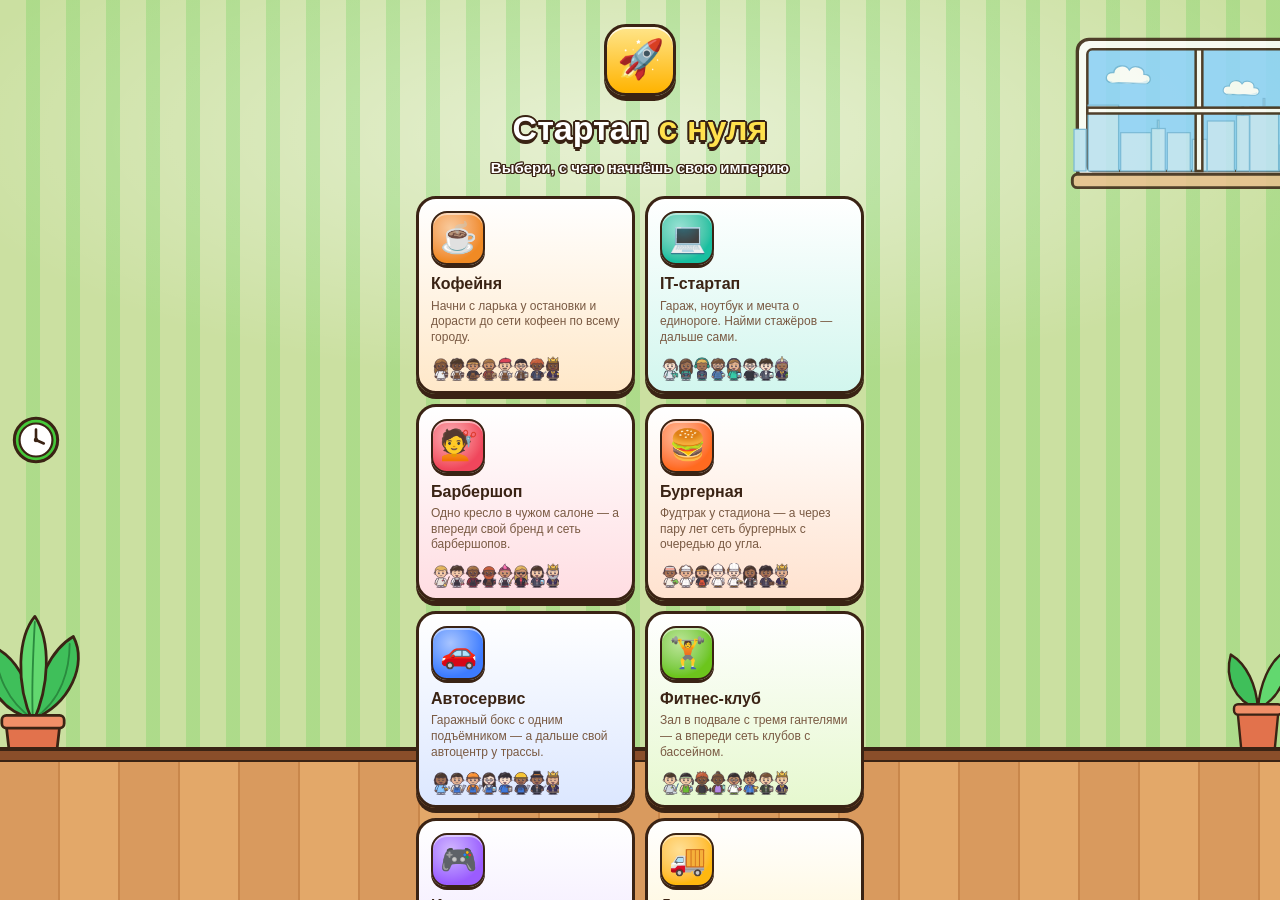
==== commit f4e56c53: "Стили-комплекты: основной main («Сочный офис», бывший cb), neon («Ночной неон», бывший mix), новый c" ====
--- a/app/index.html
+++ b/app/index.html
@@ -3,16 +3,32 @@
 <head>
 <meta charset="utf-8">
 <meta name="viewport" content="width=device-width, initial-scale=1, maximum-scale=1, user-scalable=no, viewport-fit=cover">
-<meta name="theme-color" content="#0D0F14">
+<meta name="theme-color" content="#f4c98f">
+<meta name="color-scheme" content="dark">
 <meta name="format-detection" content="telephone=no">
-<title>Стартап с нуля</title>
+<title>Стартап с нуля — игра в Telegram</title>
+<meta name="description" content="Idle-игра в Telegram: открой кофейню, IT-стартап или барбершоп, нанимай сотрудников, объединяй одинаковых и вырасти из ларька до империи.">
+<meta property="og:type" content="website">
+<meta property="og:site_name" content="Стартап с нуля">
+<meta property="og:title" content="Стартап с нуля — построй бизнес в Telegram">
+<meta property="og:description" content="Нанимай, объединяй одинаковых и вырасти из ларька до империи. 8 бизнесов, редкие сотрудники, рейтинг друзей.">
+<meta property="og:url" content="https://sashsqwer.github.io/my-first-game/">
+<meta property="og:image" content="https://sashsqwer.github.io/my-first-game/img/og.png">
+<meta property="og:image:width" content="1200">
+<meta property="og:image:height" content="630">
+<meta property="og:locale" content="ru_RU">
+<meta name="twitter:card" content="summary_large_image">
+<meta name="twitter:image" content="https://sashsqwer.github.io/my-first-game/img/og.png">
+<link rel="apple-touch-icon" href="img/icon-180.png">
+<link rel="icon" type="image/png" sizes="512x512" href="img/icon-512.png">
 <link rel="icon" href="data:image/svg+xml,<svg xmlns='http://www.w3.org/2000/svg' viewBox='0 0 100 100'><rect width='100' height='100' rx='22' fill='%230D0F14'/><text x='50' y='70' font-size='60' text-anchor='middle'>🚀</text></svg>">
-<link rel="stylesheet" href="style.css?v=6">
-<link rel="stylesheet" href="themes.css?v=6">
-<link rel="stylesheet" href="themes4.css?v=2">
-<link rel="stylesheet" href="themes-main.css?v=2">
+<link rel="stylesheet" href="style.css?v=8">
+<link rel="stylesheet" href="themes.css?v=8">
+<link rel="stylesheet" href="themes-main.css?v=4">
+<link rel="stylesheet" href="themes-neon.css?v=1">
+<link rel="stylesheet" href="themes-collection.css?v=1">
 <script src="https://telegram.org/js/telegram-web-app.js"></script>
-<script src="theme.js?v=7"></script>
+<script src="theme.js?v=11"></script>
 </head>
 <body>
 <div id="app" hidden>
@@ -88,7 +104,7 @@
     <p>Выбери, с чего начнёшь свою империю</p>
   </div>
   <div class="choose-list tiles" id="choose-list"></div>
-  <p class="choose-foot">Все 8 открыты. Второй бизнес холдинга можно будет открыть, когда вырастишь сотрудника 5-го уровня.</p>
+  <p class="choose-foot">Все 8 открыты — выбери любой. Холдинг из нескольких бизнесов — в следующем обновлении.</p>
 </div>
 
 <div id="fx" class="fx"></div>
@@ -96,10 +112,10 @@
 <div id="modal" class="modal" hidden></div>
 <div id="toast" class="toast"></div>
 
-<script src="balance.js?v=4" defer></script>
-<script src="content.js?v=5" defer></script>
-<script src="avatars.js?v=5" defer></script>
-<script src="net.js" defer></script>
-<script src="game.js?v=6" defer></script>
+<script src="balance.js?v=6" defer></script>
+<script src="content.js?v=7" defer></script>
+<script src="avatars.js?v=8" defer></script>
+<script src="net.js?v=2" defer></script>
+<script src="game.js?v=8" defer></script>
 </body>
 </html>
--- a/app/style.css
+++ b/app/style.css
@@ -15,7 +15,9 @@
   --legend: #FFC83D;
   --warn: #FFB347;
   --radius: 16px;
-  --safe-b: env(safe-area-inset-bottom, 0px);
+  /* вырез и нижняя полоса: браузер (env) или Telegram в полноэкранном режиме (--tg-*, Bot API 8.0) */
+  --safe-b: max(env(safe-area-inset-bottom, 0px), var(--tg-safe-area-inset-bottom, 0px));
+  --safe-t: calc(max(env(safe-area-inset-top, 0px), var(--tg-safe-area-inset-top, 0px)) + var(--tg-content-safe-area-inset-top, 0px));
   --vh: var(--tg-viewport-stable-height, 100dvh);
 }
 
@@ -36,7 +38,7 @@
   height: var(--vh);
   max-width: 480px; margin: 0 auto;
   display: flex; flex-direction: column;
-  padding: 12px 16px calc(10px + var(--safe-b));
+  padding: calc(12px + var(--safe-t)) 16px calc(10px + var(--safe-b));
 }
 
 /* ---------- Шапка ---------- */
@@ -150,6 +152,17 @@
 .next-room.ready { border-color: var(--accent); color: var(--text); box-shadow: 0 0 16px rgba(185,255,63,.2); }
 .next-room.ready b { color: var(--accent); }
 
+/* компактный офис, когда клеткам тесно (game.js → fitGrid) */
+#view-office.tight .invite-banner { padding-top: 4px; padding-bottom: 4px; margin-bottom: 6px; }
+#view-office.tight .invite-banner .ib-t small { display: none; }
+#view-office.tight .invite-banner .ib-ico { width: 26px; height: 26px; font-size: 14px; }
+#view-office.tight .board { padding: 7px; gap: 6px; }
+#view-office.tight .need { height: 30px; }
+#view-office.tight .next-room { padding-top: 4px; padding-bottom: 5px; font-size: 12px; }
+#view-office.tight .next-room .bar { margin-top: 3px; height: 5px; }
+#view-office.tight .next-room .nr-l { flex: 1 1 0; }
+#view-office.tight2 .invite-banner { display: none; }
+#view-office.tight .hint { margin-top: 3px; margin-bottom: 4px; font-size: 12px; }
 .hint { flex: none; text-align: center; color: var(--muted); font-size: 13px; margin: 7px 4px; height: 1.4em; line-height: 1.4em; white-space: nowrap; overflow: hidden; text-overflow: ellipsis; }
 .actions { flex: none; display: grid; grid-template-columns: 1.55fr 1fr; gap: 10px; }
 .btn {
@@ -225,7 +238,7 @@
 .choose-list.tiles { display: grid; grid-template-columns: 1fr 1fr; gap: 10px; }
 .choose {
   height: var(--vh); max-width: 480px; margin: 0 auto; overflow-y: auto;
-  padding: 24px 16px calc(20px + var(--safe-b)); display: flex; flex-direction: column;
+  padding: calc(24px + var(--safe-t)) 16px calc(20px + var(--safe-b)); display: flex; flex-direction: column;
 }
 .choose-head { text-align: center; margin-bottom: 18px; }
 .logo { width: 64px; height: 64px; margin: 0 auto 10px; border-radius: 20px; background: var(--card); border: 1px solid var(--line); display: grid; place-items: center; font-size: 34px; box-shadow: 0 0 30px rgba(185,255,63,.18); }
@@ -248,7 +261,7 @@
 /* ---------- Окна ---------- */
 .modal {
   position: fixed; inset: 0; z-index: 100; background: rgba(5,7,12,.72);
-  display: flex; align-items: flex-end; justify-content: center; padding: 16px 16px calc(16px + var(--safe-b));
+  display: flex; align-items: flex-end; justify-content: center; padding: calc(16px + var(--safe-t)) 16px calc(16px + var(--safe-b));
   animation: fade .2s ease;
   -webkit-backdrop-filter: blur(4px); backdrop-filter: blur(4px);
 }
@@ -312,6 +325,9 @@
 .tip::after { content: ""; position: absolute; left: 50%; margin-left: -8px; border: 8px solid transparent; }
 .tip.down::after { bottom: -15px; border-top-color: var(--accent); }
 .tip.up::after { top: -15px; border-bottom-color: var(--accent); }
+.guide-glow { animation: guideGlow 1.4s ease-in-out infinite; }
+@keyframes guideGlow { 50% { box-shadow: 0 0 0 3px rgba(255,255,255,.85), 0 0 18px rgba(255,255,255,.5); } }
+@media (prefers-reduced-motion: reduce) { .guide-glow { animation: none; box-shadow: 0 0 0 3px rgba(255,255,255,.85); } }
 .hand { position: absolute; font-size: 38px; transform: translate(-30%, -10%); filter: drop-shadow(0 4px 6px rgba(0,0,0,.6)); }
 .hand.move { animation: handMove 1.8s ease-in-out infinite; }
 @keyframes handMove {
@@ -557,22 +573,32 @@
 .sk { display: grid; grid-template-columns: 64px 1fr auto; gap: 10px; align-items: center; padding: 8px; border-radius: 16px;
   background: rgba(255, 255, 255, .04); border: 1px solid rgba(255, 255, 255, .08); }
 .sk.on { border-color: rgba(var(--biz-rgb, 120, 200, 255), .6); box-shadow: 0 0 16px -6px rgba(var(--biz-rgb, 120, 200, 255), .8); }
-.sk.locked .sk-prev { filter: saturate(.5) brightness(.75); }
-.sk-prev { position: relative; width: 64px; height: 64px; border-radius: 12px; overflow: hidden; background: var(--pb); box-shadow: inset 0 0 0 1px rgba(255, 255, 255, .12); }
-.sk-prev i { position: absolute; border-radius: 6px; }
-.sk-prev .p1 { left: 8px; top: 8px; width: 22px; height: 22px; background: var(--pc); box-shadow: 0 0 10px var(--pg); }
-.sk-prev .p2 { right: 8px; top: 8px; width: 22px; height: 22px; background: var(--pc2); }
-.sk-prev .p3 { left: 8px; bottom: 8px; width: 48px; height: 14px; border-radius: 7px; background: var(--pbtn); }
-.sk-prev .p4 { right: 8px; top: 34px; width: 22px; height: 6px; border-radius: 3px; background: var(--pc3); }
-.sk-prev[data-prev="mix"] { --pb: linear-gradient(180deg, #0b1020, #05070c); --pc: #5CE1E6; --pg: rgba(92, 225, 230, .6); --pc2: linear-gradient(180deg, #FFF1C4, #C9962F); --pbtn: linear-gradient(90deg, #FF4DA6, #22b8e0); --pc3: #b4c2ff; }
-.sk-prev[data-prev="k"] { --pb: radial-gradient(circle at 50% 30%, #16203a, #07090f); --pc: #5CE1E6; --pg: rgba(92, 225, 230, .5); --pc2: #1a1f2e; --pbtn: #E8ECF4; --pc3: #6EA8FF; }
-.sk-prev[data-prev="m"] { --pb: linear-gradient(180deg, #16133a, #07060f); --pc: #FF5C9A; --pg: rgba(255, 92, 154, .6); --pc2: #45E0D8; --pbtn: rgba(255, 92, 154, .85); --pc3: #ffc46b; }
-.sk-prev[data-prev="c"] { --pb: linear-gradient(160deg, #2a1466, #120a2a); --pc: #FFE14D; --pg: rgba(255, 225, 77, .5); --pc2: #4ae9ff; --pbtn: linear-gradient(90deg, #ff8a5c, #FF3DA5); --pc3: #FF3DA5; }
-.sk-prev[data-prev="b"] { --pb: linear-gradient(180deg, #1a1420, #0d0a12); --pc: #F3D27D; --pg: rgba(243, 210, 125, .5); --pc2: #2a2030; --pbtn: linear-gradient(90deg, #FFF1C4, #C9962F); --pc3: #8b6cff; }
+.sk.locked .sk-prev { filter: saturate(.6) brightness(.85); }
+/* превью комплекта: маленькая сцена оформления + сотрудник комплекта */
+.sk-prev { position: relative; width: 64px; height: 64px; border-radius: 12px; overflow: hidden; background: var(--pb); box-shadow: inset 0 0 0 1px rgba(0, 0, 0, .12); }
+.sk-prev i { position: absolute; display: block; }
+.sk-prev .sk-av { position: absolute; left: 50%; bottom: 7px; height: 48px; width: auto; transform: translateX(-50%); z-index: 2; }
+.sk-prev .sk-em { position: absolute; left: 0; right: 0; bottom: 10px; text-align: center; font-size: 30px; z-index: 2; }
+.sk-prev[data-prev="main"] { --pb: repeating-linear-gradient(90deg, #FFE4BE 0 7px, #F9D3A0 7px 11px); }
+.sk-prev[data-prev="main"] .p1 { right: -6px; top: 6px; width: 30px; height: 22px; border-radius: 4px; background: #8ED3FF; border: 2px solid #fff; box-shadow: 0 0 0 1.5px #3A2314; }
+.sk-prev[data-prev="main"] .p2 { left: 0; right: 0; bottom: 0; height: 17px; border-top: 2px solid #3A2314; background: repeating-linear-gradient(90deg, #D99A5E 0 14px, #C9874B 14px 15px, #E3A869 15px 29px, #C9874B 29px 30px); }
+.sk-prev[data-prev="main"] .p3 { left: 14px; right: 14px; bottom: 5px; height: 9px; border-radius: 50%; background: #45C93A; border: 1.5px solid #3A2314; }
+.sk-prev[data-prev="neon"] { --pb: linear-gradient(180deg, #121a36, #05070c 80%); }
+.sk-prev[data-prev="neon"] .p1 { left: 0; right: 0; bottom: 14px; height: 24px; opacity: .9;
+  background: linear-gradient(90deg, #131a33 0 8px, transparent 8px 10px, #131a33 10px 22px, transparent 22px 24px, #131a33 24px 31px, transparent 31px 34px, #131a33 34px 50px, transparent 50px 52px, #131a33 52px);
+  -webkit-mask: linear-gradient(180deg, transparent 0 20%, #000 20%); mask: linear-gradient(180deg, transparent 0 20%, #000 20%); }
+.sk-prev[data-prev="neon"] .p2 { left: 6px; right: 6px; top: 9px; height: 3px; border-radius: 2px; background: #FF4DA6; box-shadow: 0 0 8px 1px #FF4DA6; }
+.sk-prev[data-prev="neon"] .p3 { left: 10px; right: 10px; bottom: 4px; height: 10px; border-radius: 50%; background: radial-gradient(ellipse, rgba(44, 245, 196, .55), transparent 70%); }
+.sk-prev[data-prev="collection"] { --pb: radial-gradient(ellipse 70% 55% at 50% 10%, #fff, transparent 70%), linear-gradient(180deg, #EEE8DF, #D8CFC2); }
+.sk-prev[data-prev="collection"] .p1 { left: 0; right: 0; top: 15px; height: 4px; background: #7A5233; box-shadow: 0 2px 3px rgba(60, 40, 20, .3); }
+.sk-prev[data-prev="collection"] .p2 { left: 6px; top: 6px; width: 8px; height: 9px; border-radius: 2px; background: #C9A2E8; box-shadow: 42px 0 0 #9DC7E6, 32px 2px 0 -1px #F2C17A; }
+.sk-prev[data-prev="collection"] .p3 { left: 13px; right: 13px; bottom: 3px; height: 12px; border-radius: 50%; background: linear-gradient(180deg, #fff, #D9CEBF); box-shadow: 0 3px 4px rgba(60, 40, 20, .3), inset 0 -2px 0 #C2B4A2; }
+.sk-acts { grid-column: 2 / -1; display: grid; grid-auto-flow: column; grid-auto-columns: 1fr; gap: 6px; }
+html[data-theme] .sk-btn { min-height: 36px; padding: 0 10px; font-size: 13.5px; border-width: 2px; border-radius: 12px; }
 .sk-txt { min-width: 0; display: grid; gap: 2px; }
 .sk-txt b { font-size: 15px; }
-.sk-txt small { font-size: 12px; color: var(--muted); white-space: nowrap; overflow: hidden; text-overflow: ellipsis; }
+.sk-txt small { font-size: 12px; line-height: 1.3; color: var(--muted); display: -webkit-box; -webkit-line-clamp: 2; -webkit-box-orient: vertical; overflow: hidden; }
 .sk-txt em { font-style: normal; font-size: 12px; color: var(--dim); }
 .sk-btn { min-height: 36px; padding: 0 12px; font-size: 13px; white-space: nowrap; width: auto; }
 .sk-on { font-size: 13px; font-weight: 700; color: var(--biz-hi, #9ff); padding: 0 6px; }
-@media (max-width: 350px) { .sk { grid-template-columns: 52px 1fr; } .sk-prev { width: 52px; height: 52px; } .sk-btn, .sk-on { grid-column: 1 / -1; } }
+@media (max-width: 350px) { .sk { grid-template-columns: 52px 1fr; } .sk-prev { width: 52px; height: 52px; } .sk-btn, .sk-on, .sk-acts { grid-column: 1 / -1; } }
--- a/app/themes.css
+++ b/app/themes.css
@@ -1,5 +1,6 @@
-/* «Стартап с нуля» — оформление поверх style.css: общие правила всех стилей + скины B «Премиум-золото» и C «Кибер-комикс».
-   Стиль включается атрибутом <html data-theme="mix|k|m|b|c"> (app/theme.js): mix — основной (themes-main.css), K и M — themes4.css.
+/* «Стартап с нуля» — общие правила всех стилей (комплектов) поверх style.css.
+   Стиль включается атрибутом <html data-theme="main|neon|collection"> (app/theme.js):
+   main — основной «Сочный офис» (themes-main.css), neon — «Ночной неон» (themes-neon.css), collection — «Коллекция» (themes-collection.css).
    Цвет сцены — у каждого бизнеса свой (<html data-biz>).
    Производительность: анимации только transform/opacity, тяжёлый blur — только на маленьких панелях. */
 
@@ -19,7 +20,7 @@
 html[data-biz="delivery"], .biz-delivery { --biz: #FFD60A; --biz-rgb: 255, 214, 10; --biz-hi: #FFF08A; --biz-d: #5A4400; --biz-ink: #2a2000; --biz-e: "🚚"; }
 
 /* =====================================================================
-   ОБЩЕЕ ДЛЯ ТРЁХ ТЕМ
+   ОБЩЕЕ ДЛЯ ВСЕХ СТИЛЕЙ
    ===================================================================== */
 html[data-theme] { --chamfer: 10px; --shine: rgba(255, 255, 255, .55); }
 html[data-theme], html[data-theme] body { background: var(--bg); }
@@ -117,315 +118,16 @@
   html[data-theme] .cell .sh, html[data-theme] .cell.r3::before { display: none; }
 }
 
-/* =====================================================================
-   B «ПРЕМИУМ-ЗОЛОТО» (ref2 + ref4): тёмное стекло, тёплое золото и фиолетовый, мягкий свет
-   ===================================================================== */
-html[data-theme="b"] {
-  --bg: #0c0911; --card: rgba(255, 255, 255, .055); --card-2: rgba(255, 255, 255, .035); --line: rgba(255, 225, 170, .14); --text: #F6F0E6; --muted: #A99DB4; --dim: #6f6580;
-  --accent: #F3C063; --accent-ink: #2b1800; --gold: linear-gradient(180deg, #FFF0C2 0%, #F7CD6B 30%, #E2A23A 62%, #B8701C 100%);
-  --glass: linear-gradient(180deg, rgba(255, 255, 255, .085), rgba(255, 255, 255, .025)); --glass-b: 1px solid rgba(255, 226, 170, .16);
-  --soft: 0 10px 30px -10px rgba(0, 0, 0, .8); --purple: #8A5CFF; --legend: #FFCE57;
-}
-html[data-theme="b"] .sc-wall { background:
-  radial-gradient(ellipse 90% 45% at 50% -5%, rgba(var(--biz-rgb), .30), transparent 70%),
-  radial-gradient(ellipse 80% 55% at 85% 30%, rgba(120, 70, 255, .26), transparent 70%),
-  radial-gradient(ellipse 70% 50% at 10% 75%, rgba(255, 170, 60, .14), transparent 70%),
-  linear-gradient(180deg, #120c1c 0%, #0c0911 55%, #08060c 100%); }
-html[data-theme="b"] .sc-floor { display: none; }
-html[data-theme="b"] .sc-spot { display: block; left: 0; right: 0; top: 18%; height: 64%; background: radial-gradient(ellipse 55% 50% at 50% 55%, rgba(var(--biz-rgb), .16), transparent 70%); }
-html[data-theme="b"] .sc-sign { display: block; left: 50%; top: 6%; width: 520px; height: 520px; margin-left: -260px; border-radius: 50%; opacity: .5;
-  background: repeating-conic-gradient(from 0deg, rgba(255, 220, 150, .07) 0 6deg, transparent 6deg 18deg);
-  -webkit-mask: radial-gradient(circle, #000 0, transparent 68%); mask: radial-gradient(circle, #000 0, transparent 68%); }
-
-html[data-theme="b"] .money { font-size: 38px; color: #FFE3A3; text-shadow: 0 1px 0 #fff6dc, 0 3px 0 #9b5c12, 0 0 22px rgba(255, 190, 80, .35); }
-html[data-theme="b"] .rate { color: var(--muted); }
-html[data-theme="b"] .rate b { color: #FFE3A3; }
-html[data-theme="b"] .icon-btn { width: 42px; height: 42px; border-radius: 14px; border: var(--glass-b); background: var(--glass); box-shadow: inset 0 1px 0 rgba(255, 255, 255, .12), var(--soft);
-  -webkit-backdrop-filter: blur(10px); backdrop-filter: blur(10px); --ic1: #F3C063; --ic2: #8A5CFF; --ic3: #FFF6DA; --ic4: #FF6FA8; --ic-o: rgba(60, 25, 0, .55); }
-html[data-theme="b"] .dot { background: #FF6FA8; box-shadow: 0 0 8px #FF6FA8; }
-html[data-theme="b"] .chip { border: var(--glass-b); background: var(--glass); }
-html[data-theme="b"] .chip-room { color: #FFE3A3; }
-html[data-theme="b"] .chip-room::before { content: ""; width: 8px; height: 8px; border-radius: 50%; background: var(--biz); box-shadow: 0 0 8px var(--biz); margin-right: 2px; }
-html[data-theme="b"] .invite-banner { border: 1px solid rgba(138, 92, 255, .5); background: linear-gradient(100deg, rgba(138, 92, 255, .28), rgba(255, 190, 80, .08)), rgba(255, 255, 255, .03); border-radius: 18px; }
-html[data-theme="b"] .invite-banner .ib-p { background: var(--gold); color: var(--accent-ink); }
-html[data-theme="b"] .board { border: var(--glass-b); border-radius: 26px; background: linear-gradient(180deg, rgba(255, 255, 255, .07), rgba(255, 255, 255, .02) 40%, rgba(255, 255, 255, .03)), rgba(16, 11, 24, .55);
-  box-shadow: inset 0 1px 0 rgba(255, 255, 255, .1), 0 20px 40px -18px rgba(0, 0, 0, .9), 0 0 50px -20px rgba(var(--biz-rgb), .45); }
-html[data-theme="b"] .need { border: var(--glass-b); background: rgba(255, 255, 255, .04); border-radius: 14px; }
-html[data-theme="b"] .need .nb { background: rgba(0, 0, 0, .45); }
-html[data-theme="b"] .need .nb b { background: var(--gold); }
-html[data-theme="b"] .need.bad { border-color: rgba(255, 111, 168, .6); }
-html[data-theme="b"] .need.bad .nb b { background: #FF6FA8; }
-
-html[data-theme="b"] .grid { gap: 8px; }
-html[data-theme="b"] .cell { border-radius: 18px; border: 1px solid rgba(255, 226, 170, .12); justify-content: flex-start; padding-top: calc(var(--ch) * .06);
-  background: radial-gradient(ellipse 80% 55% at 50% 100%, rgba(var(--biz-rgb), .16), transparent 70%), linear-gradient(180deg, rgba(255, 255, 255, .09), rgba(255, 255, 255, .02) 55%), #17111f;
-  box-shadow: inset 0 1px 0 rgba(255, 255, 255, .12), 0 6px 14px -6px rgba(0, 0, 0, .8); }
-/* постамент: круглая подставка с золотым ободком */
-html[data-theme="b"] .cell .pd { display: block; position: absolute; left: 20%; right: 20%; bottom: calc(var(--ch) * .27); height: calc(var(--ch) * .14); border-radius: 50%; z-index: 0;
-  background: radial-gradient(ellipse at 50% 35%, #4a3a5c, #1e1628 70%); box-shadow: 0 0 0 1.5px rgba(243, 192, 99, .75), 0 4px 0 #6d4714, 0 5px 0 rgba(243, 192, 99, .45), 0 10px 14px -4px rgba(0, 0, 0, .9); }
-html[data-theme="b"] .cell .em { position: relative; z-index: 2; font-size: min(8.6vw, 32px, calc(var(--ch) * .42)); filter: drop-shadow(0 5px 3px rgba(0, 0, 0, .55)); }
-html[data-theme="b"] .cell .em .av { height: calc(var(--ch) * .6); }
-html[data-theme="b"] .cell .nm { position: absolute; left: 4px; right: 4px; bottom: 2px; margin: 0; z-index: 2; color: #E9DFF3; font-weight: 600; letter-spacing: .2px; -webkit-line-clamp: 1; font-size: min(9.5px, calc(var(--ch) * .135)); }
-html[data-theme="b"] .cell .lv { top: 4px; left: 5px; width: 18px; height: 18px; border-radius: 50%; display: grid; place-items: center; font-size: 10.5px; font-weight: 900; color: #3a2100; background: var(--gold); box-shadow: 0 1px 4px rgba(0, 0, 0, .6); z-index: 3; }
-html[data-theme="b"] .cell .rt { z-index: 3; border-radius: 8px; }
-html[data-theme="b"] .cell.empty { background: rgba(255, 255, 255, .025); border: 1px solid rgba(255, 226, 170, .08); box-shadow: inset 0 2px 10px rgba(0, 0, 0, .5); }
-html[data-theme="b"] .cell.empty .pd { opacity: .35; box-shadow: 0 0 0 1px rgba(243, 192, 99, .4); }
-html[data-theme="b"] .cell.pair { border-color: rgba(243, 192, 99, .55); }
-html[data-theme="b"] .cell.can-merge { border-color: #FFE3A3; box-shadow: 0 0 0 1px #FFE3A3, 0 0 22px rgba(243, 192, 99, .6); }
-html[data-theme="b"] .cell.r1 { border-color: rgba(79, 195, 255, .75); background: radial-gradient(ellipse 80% 70% at 50% 60%, rgba(79, 195, 255, .25), transparent 72%), #141526; box-shadow: 0 0 16px -2px rgba(79, 195, 255, .5), inset 0 1px 0 rgba(255, 255, 255, .15); }
-html[data-theme="b"] .cell.r2 { border-color: rgba(181, 123, 255, .85); background: radial-gradient(ellipse 80% 70% at 50% 60%, rgba(160, 100, 255, .32), transparent 72%), #1a1230; box-shadow: 0 0 18px -1px rgba(160, 100, 255, .6), inset 0 1px 0 rgba(255, 255, 255, .15); }
-html[data-theme="b"] .cell.r3 { border: 1.5px solid #FFD76E; background: radial-gradient(ellipse 80% 70% at 50% 60%, rgba(255, 196, 70, .38), transparent 72%), linear-gradient(160deg, #3d2c0e, #1a1206); box-shadow: 0 0 22px 0 rgba(255, 196, 70, .6), inset 0 1px 0 rgba(255, 245, 210, .4); }
-html[data-theme="b"] .cell.r3 .pd { background: radial-gradient(ellipse at 50% 35%, #fff3c4, #e2a23a 50%, #8a5512); }
-html[data-theme="b"] .cell.locked { border: 1px dashed rgba(243, 192, 99, .3); background: rgba(255, 255, 255, .02); color: #F3C063; justify-content: center; gap: 4px; padding-top: 0; box-shadow: none; }
-html[data-theme="b"] .cell.locked .pd { display: none; }
-html[data-theme="b"] .cell.locked .nm { position: static; color: var(--muted); font-weight: 600; }
-html[data-theme="b"] .ghost { border-color: #FFE3A3 !important; box-shadow: 0 14px 30px rgba(0, 0, 0, .7), 0 0 24px rgba(243, 192, 99, .45); }
-html[data-theme="b"] .next-room { border: var(--glass-b); background: rgba(255, 255, 255, .04); border-radius: 16px; }
-html[data-theme="b"] .next-room .bar { background: rgba(0, 0, 0, .5); }
-html[data-theme="b"] .next-room .bar i { background: var(--gold); box-shadow: 0 0 10px rgba(243, 192, 99, .6); }
-html[data-theme="b"] .next-room.ready { border-color: #F3C063; box-shadow: 0 0 18px rgba(243, 192, 99, .3); }
-
-html[data-theme="b"] .btn { border-radius: 20px; font-weight: 800; }
-html[data-theme="b"] .btn-primary { color: #2b1800; background: var(--gold); border: 0; text-shadow: 0 1px 0 rgba(255, 245, 210, .6);
-  box-shadow: inset 0 2px 0 rgba(255, 255, 255, .7), inset 0 -4px 0 rgba(120, 60, 0, .35), 0 10px 24px -8px rgba(230, 160, 50, .65); }
-html[data-theme="b"] .btn-primary.full { background: rgba(255, 255, 255, .05); color: var(--muted); box-shadow: none; border: var(--glass-b); }
-html[data-theme="b"] .btn-dark, html[data-theme="b"] .btn-ghost { background: linear-gradient(180deg, #7a52ff, #4b2ab8); border: 0; color: #fff; box-shadow: inset 0 2px 0 rgba(255, 255, 255, .3), inset 0 -3px 0 rgba(20, 0, 60, .4), 0 10px 22px -10px rgba(120, 80, 255, .7); }
-html[data-theme="b"] .btn-ghost { background: rgba(255, 255, 255, .05); box-shadow: none; border: var(--glass-b); color: var(--muted); }
-html[data-theme="b"] .btn-rush { color: #E7DCFF; }
-html[data-theme="b"] .btn-rush.wait { opacity: .75; }
-html[data-theme="b"] .btn-rush.on { background: var(--gold); color: #2b1800; }
-html[data-theme="b"] .tabbar { border: var(--glass-b); border-radius: 24px; background: rgba(22, 16, 30, .72); -webkit-backdrop-filter: blur(14px); backdrop-filter: blur(14px); box-shadow: inset 0 1px 0 rgba(255, 255, 255, .08), 0 -8px 30px -12px rgba(0, 0, 0, .9); }
-html[data-theme="b"] .tab { --ic1: #6e6380; --ic2: #4a4058; --ic3: #9c90ad; --ic4: #7d7190; --ic-o: rgba(0, 0, 0, .35); }
-html[data-theme="b"] .tab.active { color: #FFE3A3; background: radial-gradient(ellipse 70% 80% at 50% 100%, rgba(243, 192, 99, .22), transparent 70%); --ic1: #F3C063; --ic2: #8A5CFF; --ic3: #FFF6DA; --ic4: #FF6FA8; --ic-o: rgba(60, 25, 0, .5); }
-html[data-theme="b"] .tab.active .ti { filter: drop-shadow(0 2px 6px rgba(243, 192, 99, .55)); }
-html[data-theme="b"] .tab-dot { background: #FF6FA8; box-shadow: 0 0 8px #FF6FA8; }
-
-html[data-theme="b"] .view-title { color: #FFE3A3; font-weight: 800; }
-html[data-theme="b"] .card, html[data-theme="b"] .pack, html[data-theme="b"] .stat, html[data-theme="b"] .lb, html[data-theme="b"] .hero-card {
-  border: var(--glass-b); background: var(--glass); box-shadow: inset 0 1px 0 rgba(255, 255, 255, .08), var(--soft); border-radius: 18px; }
-html[data-theme="b"] .card .ico, html[data-theme="b"] .pack-ico { border: 1px solid rgba(243, 192, 99, .35); background: radial-gradient(circle at 50% 30%, rgba(255, 220, 150, .22), rgba(0, 0, 0, .3)); border-radius: 14px; }
-html[data-theme="b"] .card .buy, html[data-theme="b"] .pack .buy, html[data-theme="b"] .step .buy { background: var(--gold); color: #2b1800; border-radius: 14px; box-shadow: inset 0 2px 0 rgba(255, 255, 255, .6), inset 0 -3px 0 rgba(120, 60, 0, .3); }
-html[data-theme="b"] .card .buy.poor, html[data-theme="b"] .pack .buy.poor { background: rgba(0, 0, 0, .3); color: var(--muted); box-shadow: none; border: var(--glass-b); }
-html[data-theme="b"] .card .buy.max { background: transparent; color: #F3C063; box-shadow: none; }
-html[data-theme="b"] .pack .buy.soon-btn, html[data-theme="b"] .card .buy.soon-btn { background: linear-gradient(180deg, #7a52ff, #4b2ab8); color: #fff; border: 0; box-shadow: inset 0 2px 0 rgba(255, 255, 255, .3); }
-html[data-theme="b"] .pack.p-premium { border-color: rgba(138, 92, 255, .55); background: radial-gradient(ellipse 80% 70% at 0% 0%, rgba(138, 92, 255, .25), transparent 70%), var(--glass); }
-html[data-theme="b"] .pack.p-star { border-color: rgba(255, 206, 87, .6); background: radial-gradient(ellipse 80% 80% at 0% 0%, rgba(255, 196, 70, .25), transparent 70%), var(--glass); box-shadow: 0 0 30px -10px rgba(255, 196, 70, .5), inset 0 1px 0 rgba(255, 255, 255, .1); }
-html[data-theme="b"] .pack.p-star .pack-ico, html[data-theme="b"] .pack.p-premium .pack-ico { box-shadow: 0 0 16px rgba(255, 196, 70, .45); }
-html[data-theme="b"] .card.cur { border-color: rgba(243, 192, 99, .65); }
-html[data-theme="b"] .seg { background: rgba(0, 0, 0, .3); border: var(--glass-b); border-radius: 16px; }
-html[data-theme="b"] .seg button.on { background: var(--gold); color: #2b1800; border: 0; }
-html[data-theme="b"] .sheet { border: 1px solid rgba(255, 226, 170, .22); border-radius: 28px;
-  background: radial-gradient(ellipse 80% 40% at 50% 0%, rgba(138, 92, 255, .3), transparent 70%), radial-gradient(ellipse 60% 30% at 50% 0%, rgba(255, 200, 100, .18), transparent 70%), linear-gradient(180deg, #1d1529, #110c18);
-  box-shadow: inset 0 1px 0 rgba(255, 255, 255, .12), 0 -10px 60px -20px rgba(138, 92, 255, .5); }
-html[data-theme="b"] .sheet h2 { color: #FFE3A3; font-weight: 800; }
-html[data-theme="b"] .sheet .big-ico { filter: drop-shadow(0 6px 18px rgba(255, 190, 80, .55)); }
-html[data-theme="b"] .sheet .amount { color: #FFE3A3; text-shadow: 0 2px 0 #8b520f, 0 0 24px rgba(255, 190, 80, .5); }
-html[data-theme="b"] .streak div { background: rgba(255, 255, 255, .05); border: var(--glass-b); border-radius: 12px; }
-html[data-theme="b"] .streak .done { border-color: rgba(243, 192, 99, .5); color: #F3C063; }
-html[data-theme="b"] .streak .today { background: var(--gold); color: #2b1800; border: 0; box-shadow: 0 0 16px rgba(243, 192, 99, .55); }
-html[data-theme="b"] .streak .d7 { border-color: rgba(138, 92, 255, .8); background: linear-gradient(180deg, rgba(138, 92, 255, .35), rgba(138, 92, 255, .08)); }
-html[data-theme="b"] .rc-back { background: radial-gradient(circle at 50% 40%, rgba(255, 220, 150, .3), transparent 60%), linear-gradient(160deg, #3a2266, #1a1030); border: 1px solid rgba(243, 192, 99, .5); }
-html[data-theme="b"] .rc-front { background: linear-gradient(180deg, #2a1f38, #150f1d); border-color: rgba(255, 226, 170, .2); }
-html[data-theme="b"] .rc-front .lv { color: #F3C063; }
-html[data-theme="b"] .po-box { filter: drop-shadow(0 0 20px rgba(255, 190, 80, .7)); }
-html[data-theme="b"] .toast { background: rgba(28, 20, 38, .95); border: var(--glass-b); }
-html[data-theme="b"] .tip { background: var(--gold); color: #2b1800; }
-html[data-theme="b"] .tip.down::after { border-top-color: #E2A23A; }
-html[data-theme="b"] .tip.up::after { border-bottom-color: #FFF0C2; }
-html[data-theme="b"] .tip .n { background: #2b1800; color: #FFE3A3; }
-html[data-theme="b"] .float.lvl, html[data-theme="b"] .float.lvl.up { background: var(--gold); color: #2b1800; }
-
-html[data-theme="b"] .choose-head .logo { border-radius: 24px; border: 1px solid rgba(255, 226, 170, .35); background: radial-gradient(circle at 50% 30%, rgba(255, 210, 120, .35), rgba(60, 30, 110, .6)); box-shadow: 0 0 40px rgba(255, 190, 80, .35), inset 0 1px 0 rgba(255, 255, 255, .3); }
-html[data-theme="b"] .choose h1 { color: #FFF3D6; font-weight: 800; }
-html[data-theme="b"] .choose h1 span { color: #F3C063; text-shadow: 0 0 20px rgba(243, 192, 99, .5); }
-html[data-theme="b"] .biz { border: 1px solid rgba(255, 226, 170, .14); border-radius: 22px; background: radial-gradient(ellipse 90% 60% at 100% 0%, rgba(var(--biz-rgb), .26), transparent 65%), var(--glass), #120d19;
-  box-shadow: inset 0 1px 0 rgba(255, 255, 255, .1), 0 12px 28px -14px rgba(0, 0, 0, .9); }
-html[data-theme="b"] .biz .bi { border-radius: 50%; border: 1.5px solid rgba(243, 192, 99, .7); background: radial-gradient(circle at 50% 35%, rgba(var(--biz-rgb), .5), rgba(20, 12, 30, .9) 70%); box-shadow: 0 0 18px rgba(var(--biz-rgb), .35), 0 4px 0 #5a3a10; }
-html[data-theme="b"] .biz h3 { color: #FFF3D6; }
-
-/* =====================================================================
-   C «КИБЕР-КОМИКС» (ref3): неон розовый/циан, жирные обводки, «таблетки», наклонные плашки
-   ===================================================================== */
-html[data-theme="c"] {
-  --bg: #130a2c; --card: #2a1b5c; --card-2: #1d1245; --line: #0a0518; --text: #ffffff; --muted: #b9b0e6; --dim: #8a80c0;
-  --accent: #FF3DA5; --accent-ink: #ffffff; --pink: #FF3DA5; --cyan: #2DE2FF; --yel: #FFE14D;
-  --ink: #0a0518; --ow: 2.5px; --hard: 0 4px 0 #0a0518;
-}
-html[data-theme="c"] .sc-wall { background:
-  radial-gradient(ellipse 70% 40% at 50% 45%, rgba(var(--biz-rgb), .28), transparent 70%),
-  radial-gradient(ellipse 60% 35% at 0% 10%, rgba(255, 61, 165, .35), transparent 70%),
-  radial-gradient(ellipse 60% 35% at 100% 90%, rgba(45, 226, 255, .28), transparent 70%),
-  linear-gradient(180deg, #1a0d3b, #130a2c 60%, #0e0722); }
-html[data-theme="c"] .sc-floor { height: 70%; }
-html[data-theme="c"] .sc-grid { background:
-  repeating-linear-gradient(90deg, rgba(255, 61, 165, .55) 0 2px, transparent 2px 60px),
-  repeating-linear-gradient(180deg, rgba(45, 226, 255, .45) 0 2px, transparent 2px 60px);
-  -webkit-mask: linear-gradient(180deg, transparent 0%, #000 60%); mask: linear-gradient(180deg, transparent 0%, #000 60%); opacity: .4; }
-html[data-theme="c"] .sc-city { display: block; left: 0; right: 0; top: 4%; height: 40%; opacity: .55; background:
-  linear-gradient(180deg, transparent 0 30%, #0e0722 30%) 4% 100% / 16% 70% no-repeat,
-  linear-gradient(180deg, transparent 0 10%, #0e0722 10%) 22% 100% / 12% 90% no-repeat,
-  linear-gradient(180deg, transparent 0 45%, #0e0722 45%) 38% 100% / 14% 60% no-repeat,
-  linear-gradient(180deg, transparent 0 20%, #0e0722 20%) 60% 100% / 12% 80% no-repeat,
-  linear-gradient(180deg, transparent 0 38%, #0e0722 38%) 80% 100% / 15% 64% no-repeat,
-  linear-gradient(180deg, transparent 0 15%, #0e0722 15%) 99% 100% / 10% 85% no-repeat,
-  repeating-linear-gradient(180deg, rgba(255, 61, 165, .5) 0 2px, transparent 2px 9px) 22% 60% / 8% 50% no-repeat,
-  repeating-linear-gradient(180deg, rgba(45, 226, 255, .5) 0 2px, transparent 2px 9px) 61% 70% / 8% 40% no-repeat; }
-
-/* Шапка: «таблетки» счётчиков */
-html[data-theme="c"] .top-row { background: linear-gradient(180deg, #3a2580, #251660); border: var(--ow) solid var(--ink); border-radius: 18px; padding: 6px 6px 6px 8px; box-shadow: var(--hard), inset 0 2px 0 rgba(255, 255, 255, .18); }
-html[data-theme="c"] .coin-big { width: 30px; height: 30px; box-shadow: 0 0 0 2px var(--ink), inset 0 -3px 0 rgba(120, 60, 0, .45), inset 0 2px 0 rgba(255, 255, 255, .5); }
-html[data-theme="c"] .coin-big::after { font-size: 17px; }
-html[data-theme="c"] .money { font-size: 30px; font-style: italic; color: var(--yel); letter-spacing: -1px; padding-right: 4px;
-  text-shadow: 2px 2px 0 var(--ink), -1px -1px 0 var(--ink), 1px -1px 0 var(--ink), -1px 1px 0 var(--ink), 0 0 14px rgba(255, 225, 77, .5); }
-html[data-theme="c"] .rate { display: inline-flex; margin: 8px 0 0; padding: 2px 12px; border-radius: 20px; background: #0a0518; border: 2px solid var(--cyan); color: var(--cyan); font-size: 13px; font-weight: 800; box-shadow: 0 0 10px rgba(45, 226, 255, .45); }
-html[data-theme="c"] .rate b { color: #fff; }
-html[data-theme="c"] .icon-btn { width: 40px; height: 40px; border-radius: 12px; border: var(--ow) solid var(--ink); background: linear-gradient(180deg, #4a33a0, #2c1b6e); box-shadow: inset 0 2px 0 rgba(255, 255, 255, .25), 0 3px 0 var(--ink); --ic-o: #0a0518; }
-html[data-theme="c"] #btn-daily { --ic1: #FF3DA5; --ic2: #FFE14D; --ic3: #fff; --ic4: #2DE2FF; }
-html[data-theme="c"] #btn-quests { --ic1: #2DE2FF; --ic2: #FFE14D; --ic3: #0a0518; }
-html[data-theme="c"] #btn-settings { --ic1: #c9c2f0; --ic2: #4a33a0; --ic3: #fff; }
-html[data-theme="c"] .dot { background: var(--yel); box-shadow: 0 0 0 2px var(--ink); top: 3px; right: 3px; }
-html[data-theme="c"] .chips { margin-top: 8px; }
-html[data-theme="c"] .chip { border: var(--ow) solid var(--ink); border-radius: 20px; height: 32px; box-shadow: 0 3px 0 var(--ink); font-weight: 800; }
-html[data-theme="c"] .chip-room { background: linear-gradient(180deg, var(--biz-hi), var(--biz)); color: var(--biz-ink); transform: skewX(-8deg); border-radius: 10px; }
-html[data-theme="c"] .chip-lock { background: #251660; color: var(--muted); }
-html[data-theme="c"] .invite-banner { border: var(--ow) solid var(--ink); border-radius: 16px; background: linear-gradient(100deg, #FF3DA5, #b02bd8 70%); box-shadow: var(--hard); }
-html[data-theme="c"] .invite-banner .ib-t small { color: rgba(255, 255, 255, .85); }
-html[data-theme="c"] .invite-banner .ib-ico { border: 2px solid var(--ink); background: #2DE2FF; box-shadow: none; }
-html[data-theme="c"] .invite-banner .ib-p { background: var(--yel); color: var(--ink); border: 2px solid var(--ink); border-radius: 12px; }
-
-/* Доска: панель комикса с толстой обводкой и наклонным заголовком */
-html[data-theme="c"] .board { border: 3px solid var(--ink); border-radius: 20px; padding: 10px; gap: 10px;
-  background: radial-gradient(ellipse 90% 50% at 50% 100%, rgba(var(--biz-rgb), .28), transparent 70%), repeating-linear-gradient(135deg, rgba(255, 255, 255, .035) 0 2px, transparent 2px 9px), linear-gradient(180deg, #2c1c66, #1a1048);
-  box-shadow: 0 5px 0 var(--ink), 0 0 0 2px rgba(var(--biz-rgb), .7), 0 0 28px rgba(var(--biz-rgb), .35); }
-html[data-theme="c"] .need { border: 2px solid var(--ink); border-radius: 12px; background: #1d1245; box-shadow: 0 2px 0 var(--ink); }
-html[data-theme="c"] .need .nt { color: #fff; font-weight: 700; }
-html[data-theme="c"] .need .nb { background: #0a0518; height: 5px; }
-html[data-theme="c"] .need .nb b { background: var(--cyan); box-shadow: 0 0 6px var(--cyan); }
-html[data-theme="c"] .need.low .nb b { background: var(--yel); box-shadow: 0 0 6px var(--yel); }
-html[data-theme="c"] .need.bad { border-color: var(--pink); }
-html[data-theme="c"] .need.bad .nb b { background: var(--pink); box-shadow: 0 0 6px var(--pink); }
-
-html[data-theme="c"] .cell { border: var(--ow) solid var(--ink); border-radius: 14px; justify-content: flex-start; padding-top: calc(var(--ch) * .07);
-  background: radial-gradient(ellipse 80% 50% at 50% 100%, rgba(var(--biz-rgb), .5), transparent 75%), linear-gradient(180deg, #3d2a8a, #24165c);
-  box-shadow: 0 3px 0 var(--ink), inset 0 2px 0 rgba(255, 255, 255, .2); }
-html[data-theme="c"] .cell .pd { display: block; position: absolute; left: 14%; right: 14%; bottom: 18%; height: 16%; border-radius: 50%; z-index: 0;
-  background: radial-gradient(ellipse, rgba(var(--biz-rgb), .9), rgba(var(--biz-rgb), .2) 70%); box-shadow: 0 0 0 2px var(--ink), 0 0 12px rgba(var(--biz-rgb), .9); }
-html[data-theme="c"] .cell .em { position: relative; z-index: 2; font-size: min(8.6vw, 34px, calc(var(--ch) * .45)); filter: drop-shadow(2px 2px 0 var(--ink)); }
-html[data-theme="c"] .cell .nm { position: absolute; left: 8%; right: 8%; bottom: 3px; margin: 0; z-index: 2; -webkit-line-clamp: 1; font-size: min(9px, calc(var(--ch) * .13)); font-weight: 900; text-transform: uppercase; letter-spacing: .2px;
-  color: #fff; background: var(--ink); border-radius: 4px; padding: 1px 3px; transform: skewX(-10deg); }
-html[data-theme="c"] .cell .lv { top: 2px; left: 3px; font-size: 13px; font-weight: 900; font-style: italic; color: var(--yel); text-shadow: 1.5px 1.5px 0 var(--ink), -1px -1px 0 var(--ink), 1px -1px 0 var(--ink), -1px 1px 0 var(--ink); z-index: 3; }
-html[data-theme="c"] .cell .rt { z-index: 3; border: 1.5px solid var(--ink); border-radius: 6px; transform: skewX(-10deg); top: 2px; right: 2px; }
-html[data-theme="c"] .cell.empty { background: #1a1048; box-shadow: inset 0 3px 0 rgba(0, 0, 0, .4); }
-html[data-theme="c"] .cell.empty .pd { opacity: .35; box-shadow: 0 0 0 2px var(--ink); }
-html[data-theme="c"] .cell.pair { box-shadow: 0 3px 0 var(--ink), 0 0 0 2px var(--cyan), inset 0 2px 0 rgba(255, 255, 255, .2); outline: none; }
-html[data-theme="c"] .cell.can-merge { box-shadow: 0 0 0 3px var(--yel), 0 0 20px var(--yel); border-color: var(--ink); }
-html[data-theme="c"] .cell.r1 { background: radial-gradient(ellipse 80% 60% at 50% 100%, rgba(45, 226, 255, .7), transparent 75%), linear-gradient(180deg, #1f4aa0, #172a6a); box-shadow: 0 3px 0 var(--ink), 0 0 0 2px #4FC3FF, 0 0 14px rgba(79, 195, 255, .6); }
-html[data-theme="c"] .cell.r2 { background: radial-gradient(ellipse 80% 60% at 50% 100%, rgba(255, 61, 165, .7), transparent 75%), linear-gradient(180deg, #5a1fa0, #33126a); box-shadow: 0 3px 0 var(--ink), 0 0 0 2px #B57BFF, 0 0 16px rgba(181, 123, 255, .7); }
-html[data-theme="c"] .cell.r3 { background: radial-gradient(ellipse 80% 60% at 50% 100%, rgba(255, 225, 77, .8), transparent 75%), linear-gradient(180deg, #b0700a, #5a3200); box-shadow: 0 3px 0 var(--ink), 0 0 0 2px #FFE14D, 0 0 20px rgba(255, 225, 77, .7); }
-html[data-theme="c"] .cell.r1 .pd, html[data-theme="c"] .cell.r2 .pd, html[data-theme="c"] .cell.r3 .pd { background: radial-gradient(ellipse, #fff, rgba(255, 255, 255, .2) 70%); }
-html[data-theme="c"] .cell.locked { background: repeating-linear-gradient(135deg, #1a1048 0 6px, #140c38 6px 12px); border: var(--ow) dashed rgba(255, 255, 255, .25); color: var(--cyan); justify-content: center; gap: 4px; padding-top: 0; box-shadow: none; }
-html[data-theme="c"] .cell.locked .pd { display: none; }
-html[data-theme="c"] .cell.locked .nm { position: static; background: none; transform: none; color: var(--muted); }
-html[data-theme="c"] .cell.lk-star { color: var(--yel); }
-html[data-theme="c"] .cell.lk-friend { color: var(--pink); }
-html[data-theme="c"] .ghost { box-shadow: 0 0 0 3px var(--yel), 6px 10px 0 var(--ink); }
-html[data-theme="c"] .next-room { border: 2px solid var(--ink); border-radius: 14px; background: #1d1245; color: var(--muted); box-shadow: 0 3px 0 var(--ink); }
-html[data-theme="c"] .next-room b { color: #fff; }
-html[data-theme="c"] .next-room .bar { background: #0a0518; height: 7px; border: 1.5px solid var(--ink); }
-html[data-theme="c"] .next-room .bar i { background: linear-gradient(90deg, var(--pink), var(--yel)); }
-html[data-theme="c"] .next-room.ready { border-color: var(--yel); box-shadow: 0 3px 0 var(--ink), 0 0 16px rgba(255, 225, 77, .5); }
-html[data-theme="c"] .hint { color: #d7d0ff; font-weight: 700; font-size: 12px; }
-
-html[data-theme="c"] .btn { border-radius: 18px; border: 3px solid var(--ink); font-weight: 900; font-style: italic; text-transform: uppercase; letter-spacing: .2px; box-shadow: 0 4px 0 var(--ink), inset 0 2px 0 rgba(255, 255, 255, .35); }
-html[data-theme="c"] .btn:active { transform: translateY(3px); box-shadow: 0 1px 0 var(--ink); }
-html[data-theme="c"] .btn-primary { color: #fff; background: linear-gradient(180deg, #ff8a5c 0%, #FF3DA5 60%, #c4127a 100%); text-shadow: 2px 2px 0 var(--ink); }
-html[data-theme="c"] .btn-primary .cost { color: var(--yel); }
-html[data-theme="c"] .btn-primary.full { background: #2a1b5c; color: var(--muted); text-shadow: none; }
-html[data-theme="c"] .btn-primary.poor { opacity: .7; }
-html[data-theme="c"] .btn-dark { background: linear-gradient(180deg, #4ae9ff, #1aa7d8); color: var(--ink); }
-html[data-theme="c"] .btn-ghost { background: #251660; color: var(--muted); }
-html[data-theme="c"] .btn-rush { background: linear-gradient(180deg, #4a33a0, #2c1b6e); color: var(--cyan); text-shadow: 1px 1px 0 var(--ink); }
-html[data-theme="c"] .btn-rush.ready { background: linear-gradient(180deg, #4ae9ff, #1aa7d8); color: var(--ink); text-shadow: none; }
-html[data-theme="c"] .btn-rush.on { background: linear-gradient(180deg, #fff27a, #FFE14D); color: var(--ink); }
-html[data-theme="c"] .btn-danger { background: linear-gradient(180deg, #ff7a8c, #e0213f); }
-
-/* Нижнее меню: яркие неоновые иконки, у каждой свой цвет */
-html[data-theme="c"] .tabbar { background: #0e0722; border: 3px solid var(--ink); border-radius: 20px; box-shadow: 0 0 0 2px rgba(255, 61, 165, .45), 0 -6px 24px -10px rgba(255, 61, 165, .6); }
-html[data-theme="c"] .tab { color: #9b93cf; font-weight: 800; --ic-o: #0a0518; }
-html[data-theme="c"] .tab span { font-size: 9.5px; text-transform: uppercase; letter-spacing: 0; font-weight: 900; }
-html[data-theme="c"] .tab .ti { width: 30px; height: 30px; opacity: .55; filter: saturate(.6); transition: transform .2s, opacity .2s; }
-html[data-theme="c"] .tab[data-view="office"] { --ic1: #B57BFF; --ic2: #7d4bd8; --ic3: #ffe9ff; }
-html[data-theme="c"] .tab[data-view="upgrades"] { --ic1: #36F59A; --ic2: #18b86a; --ic3: #0a0518; --ic4: #FFE14D; }
-html[data-theme="c"] .tab[data-view="rating"] { --ic1: #FF5FC1; --ic2: #c4127a; --ic3: #FFE14D; }
-html[data-theme="c"] .tab[data-view="friends"] { --ic1: #FFC93D; --ic2: #ff8a3d; --ic3: #fff; }
-html[data-theme="c"] .tab[data-view="shop"] { --ic1: #2DE2FF; --ic2: #1592c0; --ic3: #e9fbff; }
-html[data-theme="c"] .tab.active { background: none; color: #fff; }
-html[data-theme="c"] .tab.active .ti { opacity: 1; filter: drop-shadow(0 0 6px var(--ic1)); transform: translateY(-2px) scale(1.08); }
-html[data-theme="c"] .tab-dot { background: var(--yel); box-shadow: 0 0 0 2px var(--ink); }
-
-html[data-theme="c"] .view-title { display: inline-block; align-self: flex-start; background: var(--pink); color: #fff; padding: 4px 14px; border: 3px solid var(--ink); border-radius: 10px; transform: skewX(-10deg); box-shadow: 0 3px 0 var(--ink); font-style: italic; font-size: 18px; text-transform: uppercase; }
-html[data-theme="c"] .sub-title { color: var(--cyan); text-transform: uppercase; font-weight: 900; font-style: italic; }
-html[data-theme="c"] .card, html[data-theme="c"] .pack, html[data-theme="c"] .stat, html[data-theme="c"] .lb, html[data-theme="c"] .hero-card {
-  border: var(--ow) solid var(--ink); background: linear-gradient(180deg, #34227a, #24165c); box-shadow: 0 4px 0 var(--ink), inset 0 2px 0 rgba(255, 255, 255, .15); border-radius: 16px; }
-html[data-theme="c"] .card .d, html[data-theme="c"] .pack .d { color: var(--muted); font-family: -apple-system, BlinkMacSystemFont, "Segoe UI", Roboto, sans-serif; }
-html[data-theme="c"] .card .ico, html[data-theme="c"] .pack-ico { border: 2px solid var(--ink); background: linear-gradient(180deg, #4ae9ff, #1aa7d8); box-shadow: 0 2px 0 var(--ink); }
-html[data-theme="c"] .card .buy, html[data-theme="c"] .pack .buy, html[data-theme="c"] .step .buy { border: 2.5px solid var(--ink); background: linear-gradient(180deg, #ff8a5c, #FF3DA5); color: #fff; box-shadow: 0 3px 0 var(--ink); font-style: italic; text-shadow: 1px 1px 0 var(--ink); }
-html[data-theme="c"] .card .buy.poor, html[data-theme="c"] .pack .buy.poor { background: #1d1245; color: var(--muted); text-shadow: none; }
-html[data-theme="c"] .card .buy.max { background: transparent; border-color: transparent; color: var(--cyan); box-shadow: none; }
-html[data-theme="c"] .pack .buy.soon-btn, html[data-theme="c"] .card .buy.soon-btn { background: var(--yel); color: var(--ink); text-shadow: none; border: 2.5px solid var(--ink); }
-html[data-theme="c"] .pack.p-premium { background: linear-gradient(180deg, #1f4aa0, #172a6a); box-shadow: 0 4px 0 var(--ink), 0 0 0 2px #4FC3FF; }
-html[data-theme="c"] .pack.p-star { background: linear-gradient(180deg, #7a2bb0, #3f1270); box-shadow: 0 4px 0 var(--ink), 0 0 0 2px var(--yel), 0 0 20px rgba(255, 225, 77, .4); }
-html[data-theme="c"] .pack.p-free { box-shadow: 0 4px 0 var(--ink), 0 0 0 2px var(--pink); }
-html[data-theme="c"] .card.cur { box-shadow: 0 4px 0 var(--ink), 0 0 0 2px var(--cyan); }
-html[data-theme="c"] .odds { border: 1.5px solid var(--ink); }
-html[data-theme="c"] .seg { border: 2.5px solid var(--ink); background: #1d1245; }
-html[data-theme="c"] .seg button.on { background: var(--cyan); color: var(--ink); border: 2px solid var(--ink); }
-html[data-theme="c"] .sheet { border: 3px solid var(--ink); border-radius: 24px; background: radial-gradient(ellipse 80% 35% at 50% 0%, rgba(255, 61, 165, .35), transparent 70%), linear-gradient(180deg, #2c1c66, #1a1048);
-  box-shadow: 0 0 0 2px rgba(255, 61, 165, .6), 0 0 40px rgba(255, 61, 165, .35); }
-html[data-theme="c"] .sheet h2 { font-style: italic; text-transform: uppercase; font-size: 20px; color: #fff; text-shadow: 2px 2px 0 var(--ink); }
-html[data-theme="c"] .sheet p, html[data-theme="c"] .sheet .d { font-family: -apple-system, BlinkMacSystemFont, "Segoe UI", Roboto, sans-serif; }
-html[data-theme="c"] .sheet .big-ico { filter: drop-shadow(3px 3px 0 var(--ink)); }
-html[data-theme="c"] .sheet .amount { color: var(--yel); font-style: italic; text-shadow: 2px 2px 0 var(--ink), -1px -1px 0 var(--ink), 1px -1px 0 var(--ink), -1px 1px 0 var(--ink); }
-html[data-theme="c"] .sheet .quote { border: 2px solid var(--ink); background: #fff; color: var(--ink); font-family: -apple-system, BlinkMacSystemFont, sans-serif; }
-html[data-theme="c"] .streak div { border: 2px solid var(--ink); background: #251660; box-shadow: 0 2px 0 var(--ink); }
-html[data-theme="c"] .streak .done { background: #1f4aa0; color: var(--cyan); }
-html[data-theme="c"] .streak .today { background: linear-gradient(180deg, #ff8a5c, #FF3DA5); color: #fff; }
-html[data-theme="c"] .streak .d7 { background: linear-gradient(180deg, #7a2bb0, #3f1270); box-shadow: 0 2px 0 var(--ink), 0 0 0 2px var(--yel); }
-html[data-theme="c"] .rc-back { border: 2.5px solid var(--ink); background: repeating-linear-gradient(135deg, #FF3DA5 0 6px, #c4127a 6px 12px); }
-html[data-theme="c"] .rc-front { border: 2.5px solid var(--ink); background: linear-gradient(180deg, #3d2a8a, #24165c); }
-html[data-theme="c"] .rc-front .lv { color: var(--yel); }
-html[data-theme="c"] .po-box { filter: drop-shadow(3px 3px 0 var(--ink)); }
-html[data-theme="c"] .toast { border: 2.5px solid var(--ink); background: var(--cyan); color: var(--ink); font-weight: 800; box-shadow: 0 4px 0 var(--ink); }
-html[data-theme="c"] .tip { background: var(--yel); color: var(--ink); border: 3px solid var(--ink); }
-html[data-theme="c"] .tip.down::after { border-top-color: var(--ink); }
-html[data-theme="c"] .tip.up::after { border-bottom-color: var(--ink); }
-html[data-theme="c"] .tip .n { background: var(--ink); color: var(--yel); }
-html[data-theme="c"] .float { color: var(--yel); text-shadow: 2px 2px 0 var(--ink), -1px -1px 0 var(--ink); font-style: italic; }
-html[data-theme="c"] .float.lvl { background: var(--yel); color: var(--ink); border: 2px solid var(--ink); text-shadow: none; }
-html[data-theme="c"] .tfloat { color: var(--yel); font-style: italic; text-shadow: 1.5px 1.5px 0 var(--ink), -1px -1px 0 var(--ink); }
-
-html[data-theme="c"] .choose-head .logo { border: 3px solid var(--ink); border-radius: 20px; background: linear-gradient(180deg, #ff8a5c, #FF3DA5); box-shadow: 0 5px 0 var(--ink), 0 0 30px rgba(255, 61, 165, .6); }
-html[data-theme="c"] .choose h1 { font-style: italic; text-transform: uppercase; font-size: 30px; color: #fff; text-shadow: 3px 3px 0 var(--ink), 0 0 20px rgba(255, 61, 165, .6); letter-spacing: 0; }
-html[data-theme="c"] .choose h1 span { color: var(--yel); }
-html[data-theme="c"] .choose-head p { color: var(--cyan); font-weight: 700; }
-html[data-theme="c"] .biz { border: 3px solid var(--ink); border-radius: 18px; background: radial-gradient(ellipse 90% 60% at 100% 0%, rgba(var(--biz-rgb), .55), transparent 65%), linear-gradient(180deg, #34227a, #1d1245); box-shadow: 0 5px 0 var(--ink), 0 0 0 2px rgba(var(--biz-rgb), .75); }
-html[data-theme="c"] .biz .bi { border: 2.5px solid var(--ink); border-radius: 14px; background: linear-gradient(180deg, var(--biz-hi), var(--biz)); box-shadow: 0 3px 0 var(--ink); transform: rotate(-4deg); }
-html[data-theme="c"] .biz h3 { font-style: italic; text-transform: uppercase; color: #fff; text-shadow: 2px 2px 0 var(--ink); }
-html[data-theme="c"] .biz p { color: #d7d0ff; font-family: -apple-system, BlinkMacSystemFont, "Segoe UI", Roboto, sans-serif; }
-html[data-theme="c"] .choose-foot { color: var(--muted); font-family: -apple-system, BlinkMacSystemFont, sans-serif; }
-
 /* ---------- Ряд закрытых мест (низкий) — во всех темах ---------- */
 html[data-theme] .grid.lockrow .cell.locked { flex-direction: row; justify-content: center; align-items: center; gap: 4px; padding: 0 4px; }
 html[data-theme] .grid.lockrow .cell.locked .pd { display: none; }
 html[data-theme] .grid.lockrow .cell.locked .lk-ico { width: 15px; height: 15px; flex: none; }
 html[data-theme] .grid.lockrow .cell.locked .nm { position: static; font-size: 10.5px; transform: none; background: none; padding: 0; }
-/* A: блик бежит по передней стенке постамента */
 
-/* ---------- Выбор бизнеса: значок стоит на постаменте ---------- */
+/* ---------- Выбор бизнеса ---------- */
 html[data-theme] .biz .bi { position: relative; width: 54px; height: 54px; font-size: 30px; }
 html[data-theme] .choose-head .logo { width: 72px; height: 72px; font-size: 38px; }
 html[data-theme] .cell.pair, html[data-theme] .cell.r1.pair, html[data-theme] .cell.r2.pair, html[data-theme] .cell.r3.pair { outline: none; }
-html[data-theme="b"] .cell.pair:not(.r1):not(.r2):not(.r3) { border-color: rgba(243, 192, 99, .6); }
 
 /* ---------- Компактнее шапка в новых темах — больше места сцене ---------- */
 html[data-theme] .rate { margin-top: 3px; }
--- a/app/themes-main.css
+++ b/app/themes-main.css
@@ -1,64 +1,312 @@
-/* «Стартап с нуля» — ОСНОВНОЙ стиль (data-theme="mix"), у всех по умолчанию.
-   Основа — K «Полночь» (общие правила K+mix в themes4.css). Здесь — то, что отличает основной:
-   из M «Ночной Токио» — город, туман, дождь, мокрая улица, отражение сотрудника на полу клетки;
-   из B «Премиум-золото» — золото/латунь для легенд и премиум-пачек;
-   из C «Кибер-комикс» — сочные кнопки «Нанять» и «Аврал». */
-
-html[data-theme="mix"] {
-  --gold: #F3D27D; --gold-hi: #FFF1C4; --gold-d: #8a6420;
-  --gold-grad: linear-gradient(180deg, #FFF1C4 0%, #F3D27D 38%, #C9962F 100%);
+/* «Стартап с нуля» — ОСНОВНОЙ комплект «Сочный офис» (data-theme="main"), бесплатно, у всех по умолчанию:
+   мультяшное оформление под мультяшных сотрудников с толстым контуром (картинки — app/img/staff/main/, пока нет — SVG).
+   Тёплый интерьер (обои, окно с городом, часы, растения, паркет); доска — пол в рамке, клетки — коврики; пластиковые кнопки.
+   Общее «мультяшное» — html[data-cartoon] (theme.js ставит его основному и «Коллекции»: та же раскладка, свой вид — themes-collection.css).
+   У каждого бизнеса свой цвет: --t1 (основной), --t2 (тёмный, «губа» и тени), --t3 (светлый тон).
+   Анимации — только transform/opacity; при prefers-reduced-motion выключены. */
+
+/* ---------- Цвет бизнеса (мультяшный, плотнее неона) ---------- */
+html[data-cartoon], html[data-cartoon] .biz { --t1: #45C93A; --t2: #23801B; --t3: #E2F8D6; --t-ink: #fff; }
+html[data-cartoon][data-biz="coffee"], html[data-cartoon] .biz-coffee { --t1: #F08A24; --t2: #A24C0B; --t3: #FFE8C9; }
+html[data-cartoon][data-biz="it"], html[data-cartoon] .biz-it { --t1: #18BFA0; --t2: #0A7466; --t3: #D2F6EE; }
+html[data-cartoon][data-biz="barber"], html[data-cartoon] .biz-barber { --t1: #F0465C; --t2: #A41A34; --t3: #FFDDE2; }
+html[data-cartoon][data-biz="burger"], html[data-cartoon] .biz-burger { --t1: #FF6A1F; --t2: #B33A06; --t3: #FFE2CF; }
+html[data-cartoon][data-biz="auto"], html[data-cartoon] .biz-auto { --t1: #3D7BFF; --t2: #1C45B4; --t3: #DCE7FF; }
+html[data-cartoon][data-biz="fitness"], html[data-cartoon] .biz-fitness { --t1: #6CC51C; --t2: #3A760A; --t3: #E6F8CF; }
+html[data-cartoon][data-biz="gamedev"], html[data-cartoon] .biz-gamedev { --t1: #9B5CFF; --t2: #5A26B8; --t3: #ECE0FF; }
+html[data-cartoon][data-biz="delivery"], html[data-cartoon] .biz-delivery { --t1: #FFB80F; --t2: #A86A00; --t3: #FFF1C2; --t-ink: #3a2500; }
+
+/* =====================================================================
+   ОБЩЕЕ (основной и «Коллекция»)
+   ===================================================================== */
+html[data-cartoon] {
+  --bw: 2.5px; --rare: #2E9BFF; --epic: #A35CFF; --legend: #FFB800; --danger: #F2384F; --warn: #FF9A1F;
+  --go1: #8CF05A; --go2: #3DBB22; --go-lip: #1F7A12;           /* зелёная «Нанять» */
+  --bl1: #6FD8FF; --bl2: #1E9BEB; --bl-lip: #0D5FA0;            /* голубой «Аврал» */
+  --gd1: #FFE58A; --gd2: #FFB300; --gd-lip: #A35F00;            /* золото */
+  --drop: 0 4px var(--lb, 0) var(--lip, var(--ink));
+  --hi: inset 0 2px 0 rgba(255, 255, 255, .75);
+  --outline: 2px 0 0 var(--ink), -2px 0 0 var(--ink), 0 2px var(--lb, 0) var(--lip, var(--ink)), 0 -2px var(--lb, 0) var(--lip, var(--ink)), 1.5px 1.5px 0 var(--ink), -1.5px 1.5px 0 var(--ink), 1.5px -1.5px 0 var(--ink), -1.5px -1.5px 0 var(--ink);
+  --outline-s: 1.3px 0 0 var(--ink), -1.3px 0 0 var(--ink), 0 1.3px var(--lb, 0) var(--lip, var(--ink)), 0 -1.3px var(--lb, 0) var(--lip, var(--ink)), 1px 1px 0 var(--ink), -1px 1px 0 var(--ink), 1px -1px 0 var(--ink), -1px -1px 0 var(--ink);
+  --ic-o: var(--ink);
 }
-
-/* ---------- Фон: город, туман, дождь, мокрая улица ---------- */
-html[data-theme="mix"] .sc-x svg.x-city { position: absolute; left: 0; right: 0; bottom: 14%; width: 100%; height: 34%; opacity: .95; }
-html[data-theme="mix"] .sc-x .xc { fill: #131a33; }
-html[data-theme="mix"] .sc-x .x-city .win { fill: #ffd79a; opacity: .4; }
-html[data-theme="mix"] .sc-x i { position: absolute; }
-html[data-theme="mix"] .sc-x .fog { inset: 0; pointer-events: none;
-  background: linear-gradient(180deg, transparent 40%, rgba(var(--biz-rgb), .07) 62%, rgba(70, 80, 170, .16) 80%, transparent 96%); }
-html[data-theme="mix"] .sc-x .refl { left: -5%; right: -5%; bottom: 0; height: 15%; filter: blur(2px); opacity: .8;
-  background: linear-gradient(180deg, rgba(14, 18, 34, .9), #06080e),
-    repeating-linear-gradient(90deg, transparent 0 22px, rgba(var(--biz-rgb), .2) 22px 26px, transparent 26px 60px, rgba(255, 210, 140, .12) 60px 63px, transparent 63px 100px);
-  background-blend-mode: screen; box-shadow: inset 0 1px 0 rgba(140, 160, 255, .18); }
-html[data-theme="mix"] .sc-x .rain { left: 0; right: 0; top: -200px; bottom: 0; pointer-events: none; will-change: transform;
-  background-image: url("data:image/svg+xml,%3Csvg xmlns='http://www.w3.org/2000/svg' width='120' height='200'%3E%3Cg stroke='%23b4c2ff' stroke-width='1' stroke-linecap='round' fill='none'%3E%3Cpath d='M14 8l-2 22M60 66l-2 22M98 128l-2 22M36 150l-2 22M82 22l-1.6 18M110 70l-1.5 16M22 96l-1.5 16M72 176l-1.4 14'/%3E%3C/g%3E%3C/svg%3E");
-  opacity: .16; animation: mxRain1 .6s linear infinite; }
-html[data-theme="mix"] .sc-x .r2 { top: -140px; opacity: .1; background-size: 84px 140px; animation: mxRain2 .9s linear infinite; }
-@keyframes mxRain1 { to { transform: translateY(200px); } }
-@keyframes mxRain2 { to { transform: translateY(140px); } }
-
-/* ---------- Клетка: мокрый пол и отражение сотрудника ---------- */
-html[data-theme="mix"] .cell .pd { display: block; position: absolute; left: 0; right: 0; bottom: 0; height: 34%; z-index: 0; pointer-events: none; border-radius: 0 0 inherit inherit;
-  background: radial-gradient(ellipse 55% 60% at 50% 0%, rgba(var(--rc, var(--biz-rgb)), .26), transparent 75%);
-  box-shadow: inset 0 1px 0 rgba(var(--rc, var(--biz-rgb)), .22); }
-html[data-theme="mix"] .cell .em { position: relative; z-index: 2; -webkit-box-reflect: below 0 linear-gradient(transparent 58%, rgba(255, 255, 255, .22)); }
-
-/* ---------- Золото B: легенда ---------- */
-html[data-theme="mix"] .cell.r3 { border-color: rgba(243, 210, 125, .55);
-  background: radial-gradient(ellipse 90% 60% at 50% 0%, rgba(243, 210, 125, .2), transparent 70%), linear-gradient(180deg, #1a1508, #0d0b06);
-  box-shadow: inset 0 1px 0 rgba(255, 241, 196, .25), 0 0 20px -4px rgba(243, 210, 125, .6); }
-html[data-theme="mix"] .cell.r3 .rt { background: var(--gold-grad); color: #2a1c04; font-weight: 800; }
-html[data-theme="mix"] .cell.r3 .lv { background: var(--gold-grad); color: #2a1c04; }
-html[data-theme="mix"] .rc.r3 .rc-front { box-shadow: 0 0 0 1.5px var(--gold), 0 0 26px rgba(243, 210, 125, .6); }
-
-/* ---------- Кнопки C: сочные, объёмные ---------- */
-html[data-theme="mix"] .btn-primary { color: #fff; border: 0; font-weight: 800;
-  background: linear-gradient(180deg, #ff9a6a 0%, #FF4DA6 55%, #c8167f 100%);
-  box-shadow: 0 4px 0 #6a0a44, 0 10px 24px -8px rgba(255, 77, 166, .7), inset 0 1.5px 0 rgba(255, 255, 255, .4);
-  text-shadow: 0 1px 0 rgba(90, 0, 50, .6); }
-html[data-theme="mix"] .btn-primary:active { transform: translateY(3px); box-shadow: 0 1px 0 #6a0a44, inset 0 1.5px 0 rgba(255, 255, 255, .3); }
-html[data-theme="mix"] .btn-primary .cost { color: #FFF1C4; }
-html[data-theme="mix"] .btn-primary.full { background: #1a1d29; color: var(--muted); box-shadow: inset 0 0 0 1px rgba(255, 255, 255, .08); text-shadow: none; }
-html[data-theme="mix"] .btn-rush.ready { color: #06212a; border: 0; font-weight: 800;
-  background: linear-gradient(180deg, #8af3ff, #22b8e0); box-shadow: 0 4px 0 #0b5670, 0 10px 22px -8px rgba(34, 184, 224, .7), inset 0 1.5px 0 rgba(255, 255, 255, .5); }
-html[data-theme="mix"] .btn-rush.ready:active { transform: translateY(3px); box-shadow: 0 1px 0 #0b5670; }
-html[data-theme="mix"] .btn-rush.on { background: var(--gold-grad); color: #2a1c04; border: 0; box-shadow: 0 4px 0 var(--gold-d); }
+html[data-cartoon] body { font-family: ui-rounded, "SF Pro Rounded", -apple-system, BlinkMacSystemFont, "Segoe UI", Roboto, "Helvetica Neue", Arial, sans-serif; color: var(--text); }
+html[data-cartoon] .sc-floor, html[data-cartoon] .sc-stars { display: none; }
+html[data-cartoon] .sc-x { position: absolute; inset: 0; display: block; }
+html[data-cartoon] .sc-x > * { position: absolute; }
+html[data-cartoon] .sc-x > i { border-radius: 0; }
+html[data-cartoon] .sc-x svg { overflow: visible; }
+
+/* ---------- Шапка: деньги — белые с толстым контуром, кнопки — пластиковые ---------- */
+html[data-cartoon] .money { color: #fff; font-size: 36px; line-height: 1.05; font-weight: 900; letter-spacing: -.5px; text-shadow: var(--outline), 0 4px var(--lb, 0) var(--lip, var(--ink)); padding: 2px 4px 5px 3px; }
+html[data-cartoon] .coin-big { width: 36px; height: 36px; border: var(--bw) solid var(--ln, var(--ink)); box-shadow: 0 3px var(--lb, 0) var(--lip, var(--ink)), inset 0 -3px 0 rgba(150, 80, 0, .45), inset 0 2px 0 rgba(255, 255, 255, .6); }
+html[data-cartoon] .coin-big::after { font-size: 18px; }
+html[data-cartoon] .icon-btn { width: 42px; height: 42px; border-radius: 14px; border: var(--bw) solid var(--ln, var(--ink)); background: linear-gradient(180deg, #fff 0%, #E9F1FF 100%); box-shadow: var(--drop), var(--hi); }
+html[data-cartoon] .icon-btn:active { transform: translateY(3px); box-shadow: 0 1px var(--lb, 0) var(--lip, var(--ink)); }
+html[data-cartoon] .icon-btn .ti { width: 26px; height: 26px; }
+html[data-cartoon] .ti .o { stroke-width: 1.8; }
+html[data-cartoon] #btn-daily { --ic1: #FF5C7A; --ic2: #FFC93D; --ic3: #fff; --ic4: #FF5C7A; }
+html[data-cartoon] #btn-quests { --ic1: #fff; --ic2: #3D9BFF; --ic3: #2FB34A; }
+html[data-cartoon] #btn-settings { --ic1: #9AA6C2; --ic2: #fff; --ic3: #9AA6C2; }
+html[data-cartoon] .dot { top: -3px; right: -3px; width: 12px; height: 12px; background: #FF3B5C; border: 2px solid var(--ln, var(--ink)); box-shadow: none; }
+html[data-cartoon] .rate { display: inline-flex; align-items: center; gap: 4px; max-width: 100%; margin-top: 2px; padding: 2px 11px; border-radius: 20px; font-size: 12.5px; font-weight: 800;
+  color: var(--text); background: var(--pill, #fff); border: 2px solid var(--ln, var(--ink)); box-shadow: 0 2px var(--lb, 0) var(--lip, var(--ink)); white-space: nowrap; overflow: hidden; text-overflow: ellipsis; }
+html[data-cartoon] .rate b { color: var(--t2); }
+html[data-cartoon] .rate .x2 { color: #E8590C; }
+html[data-cartoon] .rate .tired-t { color: var(--danger); }
+html[data-cartoon] .chip { height: 31px; border-radius: 17px; border: 2px solid var(--ln, var(--ink)); font-weight: 800; box-shadow: 0 3px var(--lb, 0) var(--lip, var(--ink)); background: var(--pill, #fff); color: var(--muted); }
+html[data-cartoon] .chip-room { color: var(--t-ink); background: linear-gradient(180deg, color-mix(in srgb, var(--t1) 70%, #fff), var(--t1) 60%); text-shadow: 0 1px 0 rgba(0, 0, 0, .25); box-shadow: 0 3px var(--lb, 0) var(--lip, var(--ink)), inset 0 2px 0 rgba(255, 255, 255, .45); }
+html[data-cartoon][data-biz="delivery"] .chip-room { text-shadow: none; }
+html[data-cartoon] .chip-lock.open { color: var(--text); border-color: var(--ln, var(--ink)); }
+
+/* Баннер «Пригласи друзей» */
+html[data-cartoon] .invite-banner { border: var(--bw) solid var(--ln, var(--ink)); border-radius: 18px; background: linear-gradient(180deg, #FFF7D6, #FFE27A); box-shadow: var(--drop), var(--hi); color: #3a2a00; }
+html[data-cartoon] .invite-banner .ib-t small { color: #6b5418; }
+html[data-cartoon] .invite-banner .ib-ico { border: 2px solid var(--ln, var(--ink)); background: linear-gradient(180deg, #8fd8ff, #2E9BFF); box-shadow: 0 2px var(--lb, 0) var(--lip, var(--ink)); }
+html[data-cartoon] .invite-banner .ib-p { background: #fff; color: var(--ink); border: 2px solid var(--ln, var(--ink)); border-radius: 10px; box-shadow: 0 2px var(--lb, 0) var(--lip, var(--ink)); }
+
+/* ---------- Доска ---------- */
+html[data-cartoon] .board { border: 3px solid var(--ln, var(--ink)); border-radius: 24px; padding: 10px; box-shadow: 0 5px var(--lb, 0) var(--lip, var(--ink)), inset 0 3px 0 rgba(255, 255, 255, .5); }
+html[data-cartoon] .need { height: 36px; border: 2px solid var(--ln, var(--ink)); border-radius: 13px; background: var(--pan-2, #fff); box-shadow: 0 2px var(--lb, 0) var(--lip, var(--ink)); }
+html[data-cartoon] .need .nt { color: var(--text); font-weight: 800; }
+html[data-cartoon] .need .nb { height: 7px; border-radius: 4px; background: rgba(0, 0, 0, .14); border: 1.5px solid var(--ln, var(--ink)); }
+html[data-cartoon] .need .nb b { background: linear-gradient(180deg, #9DF06A, #3DBB22); border-radius: 0; }
+html[data-cartoon] .need.low .nb b { background: linear-gradient(180deg, #FFD36A, #FF9A1F); }
+html[data-cartoon] .need.bad { border-color: var(--ln, var(--ink)); background: #FFE1E4; }
+html[data-cartoon] .need.bad .nb b { background: linear-gradient(180deg, #FF8A98, #F2384F); }
+html[data-cartoon] .need.low.can, html[data-cartoon] .need.bad.can { animation: none; }
+
+/* Клетка: общая форма. Внешний вид — у каждого варианта свой */
+html[data-cartoon] .cell { border: 2px solid var(--ln, var(--ink)); border-radius: 16px; justify-content: flex-start; padding-top: 0; overflow: visible; }
+html[data-cartoon] .cell .em { position: relative; z-index: 2; }
+html[data-cartoon] .cell .em .av { height: calc(var(--ch) * .9); filter: drop-shadow(0 2px 0 rgba(0, 0, 0, .18)); }
+html[data-cartoon] .cell .nm { position: absolute; left: 50%; bottom: -4px; transform: translateX(-50%); z-index: 3; margin: 0; max-width: calc(100% + 4px); padding: 1px 6px 2px;
+  -webkit-line-clamp: 1; font-size: min(9.5px, calc(var(--ch) * .135)); font-weight: 900; white-space: nowrap; display: block; text-overflow: ellipsis;
+  color: #fff; background: var(--ink); border-radius: 8px; line-height: 1.25; }
+html[data-cartoon] .cell .lv { top: -5px; left: -5px; z-index: 4; width: 22px; height: 22px; display: grid; place-items: center; border-radius: 50%; font-size: 12.5px; font-weight: 900;
+  color: #fff; background: radial-gradient(circle at 35% 30%, color-mix(in srgb, var(--t1) 55%, #fff), var(--t1) 55%, var(--t2)); border: 2px solid var(--ln, var(--ink)); text-shadow: var(--outline-s); box-shadow: 0 2px var(--lb, 0) var(--lip, var(--ink)); }
+html[data-cartoon] .cell .rt { top: -6px; right: -5px; z-index: 4; border: 2px solid var(--ln, var(--ink)); border-radius: 8px; padding: 0 4px; font-size: 8px; color: #fff; text-shadow: var(--outline-s); box-shadow: 0 2px var(--lb, 0) var(--lip, var(--ink)); }
+html[data-cartoon] .cell .sh { border-radius: 14px; }
+html[data-cartoon] .cell.r1 .rt { background: var(--rare); }
+html[data-cartoon] .cell.r2 .rt { background: var(--epic); }
+html[data-cartoon] .cell.r3 .rt { background: linear-gradient(180deg, var(--gd1), var(--gd2)); color: #4a2a00; text-shadow: none; }
+html[data-cartoon] .cell.r1 { box-shadow: 0 3px var(--lb, 0) var(--lip, var(--ink)), 0 0 0 3px var(--rare); }
+html[data-cartoon] .cell.r2 { box-shadow: 0 3px var(--lb, 0) var(--lip, var(--ink)), 0 0 0 3px var(--epic); }
+html[data-cartoon] .cell.r3 { box-shadow: 0 3px var(--lb, 0) var(--lip, var(--ink)), 0 0 0 3px var(--legend), 0 0 18px 2px rgba(255, 184, 0, .55); }
+html[data-cartoon] .cell.r3::before { border-radius: 14px; }
+html[data-cartoon] .cell.pair:not(.r1):not(.r2):not(.r3) { box-shadow: 0 3px var(--lb, 0) var(--lip, var(--ink)), 0 0 0 3px rgba(255, 255, 255, .9); }
+html[data-cartoon] .cell.can-merge { border-color: var(--ln, var(--ink)); box-shadow: 0 0 0 4px #FFE14D, 0 0 22px 4px rgba(255, 225, 77, .8); }
+html[data-cartoon] .cell.over { border-color: var(--ln, var(--ink)); }
+html[data-cartoon] .cell.tapped { transform: scale(.93); }
+html[data-cartoon] .cell .cd { left: 10px; right: 10px; bottom: 12px; height: 4px; background: #fff; border: 1px solid var(--ln, var(--ink)); z-index: 3; }
+html[data-cartoon] .ghost { box-shadow: 0 0 0 4px #FFE14D, 0 12px 0 rgba(0, 0, 0, .25) !important; border-color: var(--ln, var(--ink)) !important; }
+html[data-cartoon] .cell.locked { border: 2px dashed color-mix(in srgb, var(--ink) 45%, transparent); background: rgba(255, 255, 255, .25); box-shadow: none; color: var(--muted); justify-content: center; padding-top: 0; }
+html[data-cartoon] .cell.locked .nm { position: static; transform: none; background: none; color: var(--muted); padding: 0; margin-top: 2px; }
+html[data-cartoon] .cell.locked .pd { display: none; }
+html[data-cartoon] .cell.lk-star { color: #E09400; }
+html[data-cartoon] .cell.lk-friend { color: #2E8BEB; }
+html[data-cartoon] .next-room { border: 2px solid var(--ln, var(--ink)); border-radius: 15px; background: var(--pan-2, #fff); color: var(--muted); box-shadow: 0 3px var(--lb, 0) var(--lip, var(--ink)); font-weight: 600; font-size: 12px; padding: 5px 10px 6px; }
+html[data-cartoon] .next-room b { color: var(--text); font-weight: 800; }
+html[data-cartoon] .next-room .bar { height: 8px; margin-top: 4px; border-radius: 5px; background: rgba(0, 0, 0, .12); border: 1.5px solid var(--ln, var(--ink)); }
+html[data-cartoon] .next-room .bar i { background: linear-gradient(180deg, color-mix(in srgb, var(--t1) 60%, #fff), var(--t1)); border-radius: 0; }
+html[data-cartoon] .next-room.ready { box-shadow: 0 3px var(--lb, 0) var(--lip, var(--ink)), 0 0 0 3px #FFE14D; }
+html[data-cartoon] .next-room.ready b { color: var(--t2); }
+html[data-cartoon] .hint { color: #fff; font-weight: 800; font-size: 12.5px; text-shadow: var(--outline-s); }
+
+/* ---------- Кнопки: объёмные «пластиковые» — заливка, блик сверху, толстая «губа» снизу ---------- */
+html[data-cartoon] .btn { border: 3px solid var(--ln, var(--ink)); border-radius: 20px; font-weight: 900; font-size: 17px; color: #fff; text-shadow: var(--outline-s), 0 2px var(--lb, 0) var(--lip, var(--ink));
+  box-shadow: 0 5px var(--lb, 0) var(--lip, var(--ink)), inset 0 -5px 0 rgba(0, 0, 0, .16), inset 0 3px 0 rgba(255, 255, 255, .45); overflow: hidden; isolation: isolate; }
+html[data-cartoon] .btn::before { content: ""; position: absolute; left: 10px; right: 10px; top: 4px; height: 38%; border-radius: 14px 14px 10px 10px; background: linear-gradient(180deg, rgba(255, 255, 255, .55), rgba(255, 255, 255, .05)); z-index: -1; pointer-events: none; }
+html[data-cartoon] .btn:active { transform: translateY(4px); box-shadow: 0 1px var(--lb, 0) var(--lip, var(--ink)), inset 0 -3px 0 rgba(0, 0, 0, .16), inset 0 3px 0 rgba(255, 255, 255, .4); }
+html[data-cartoon] .btn-primary { background: linear-gradient(180deg, var(--go1), var(--go2)); }
+html[data-cartoon] .btn-primary .cost { color: #FFF6B0; }
+html[data-cartoon] .btn-primary.poor { opacity: 1; filter: saturate(.55) brightness(.95); }
+html[data-cartoon] .btn-primary.full { background: linear-gradient(180deg, #E4E8F0, #B9C1D3); color: #4b5470; text-shadow: none; }
+html[data-cartoon] .btn-dark { background: linear-gradient(180deg, var(--bl1), var(--bl2)); }
+html[data-cartoon] .btn-ghost { background: linear-gradient(180deg, #fff, #E1E7F2); color: var(--ink); text-shadow: none; }
+html[data-cartoon] .btn-danger { background: linear-gradient(180deg, #FF8A98, #E5223C); }
+html[data-cartoon] .btn-rush { background: linear-gradient(180deg, #E4E8F0, #B9C1D3); color: #4b5470; text-shadow: none; font-size: 16px; }
+html[data-cartoon] .btn-rush.ready { background: linear-gradient(180deg, var(--bl1), var(--bl2)); color: #fff; text-shadow: var(--outline-s), 0 2px var(--lb, 0) var(--lip, var(--ink)); }
+html[data-cartoon] .btn-rush.on { background: linear-gradient(180deg, var(--gd1), var(--gd2)); color: #fff; text-shadow: var(--outline-s), 0 2px var(--lb, 0) var(--lip, var(--ink)); }
+html[data-cartoon] .btn-rush.wait { opacity: 1; }
+html[data-cartoon] .buy.glow::after, html[data-cartoon] .btn.glow::after { border-color: #FFE14D; border-width: 3px; }
+
+/* ---------- Нижнее меню ---------- */
+html[data-cartoon] .tabbar { border: 3px solid var(--ln, var(--ink)); border-radius: 22px; padding: 4px 4px; background: var(--tabbar, linear-gradient(180deg, #fff, #E6EEFB)); box-shadow: 0 5px var(--lb, 0) var(--lip, var(--ink)), var(--hi); }
+html[data-cartoon] .tab { color: var(--muted); font-weight: 800; border-radius: 15px; }
+html[data-cartoon] .tab span { font-size: 10.5px; font-weight: 900; }
+html[data-cartoon] .tab .ti { width: 28px; height: 28px; transition: transform .2s; }
+html[data-cartoon] .tab[data-view="office"] { --ic1: #FFB547; --ic2: #8AC8FF; --ic3: #fff; }
+html[data-cartoon] .tab[data-view="upgrades"] { --ic1: #fff; --ic2: #FF5C7A; --ic3: #4FB6FF; --ic4: #FFB300; }
+html[data-cartoon] .tab[data-view="rating"] { --ic1: #FFC93D; --ic2: #F08A24; --ic3: #fff; }
+html[data-cartoon] .tab[data-view="friends"] { --ic1: #4FB6FF; --ic2: #FF8FB1; --ic3: #fff; }
+html[data-cartoon] .tab[data-view="shop"] { --ic1: #FFD36A; --ic2: #E89A2C; --ic3: #fff; }
+html[data-cartoon] .tab.active { color: var(--ink); background: linear-gradient(180deg, color-mix(in srgb, var(--t1) 30%, #fff), color-mix(in srgb, var(--t1) 55%, #fff)); box-shadow: inset 0 0 0 2px var(--ln, var(--ink)), 0 2px var(--lb, 0) var(--lip, var(--ink)); }
+html[data-cartoon] .tab.active .ti { transform: translateY(-3px) scale(1.12); }
+html[data-cartoon] .tab-dot { width: 12px; height: 12px; background: #FF3B5C; border: 2px solid var(--ln, var(--ink)); box-shadow: none; }
+
+/* ---------- Экраны-списки, карточки, пачки ---------- */
+html[data-cartoon] .view-title { align-self: flex-start; color: #fff; font-size: 22px; font-weight: 900; text-shadow: var(--outline), 0 3px var(--lb, 0) var(--lip, var(--ink)); margin-left: 2px; }
+html[data-cartoon] .sub-title { color: var(--sub, #fff); font-weight: 900; text-shadow: var(--sub-sh, var(--outline-s)); }
+html[data-cartoon] .card, html[data-cartoon] .pack, html[data-cartoon] .stat, html[data-cartoon] .lb, html[data-cartoon] .hero-card, html[data-cartoon] .soon {
+  border: var(--bw) solid var(--ln, var(--ink)); border-radius: 18px; background: var(--pan); box-shadow: var(--drop), var(--hi); color: var(--text); }
+html[data-cartoon] .card .d, html[data-cartoon] .pack .d, html[data-cartoon] .hero-card p, html[data-cartoon] .soon p, html[data-cartoon] .stat span, html[data-cartoon] .req { color: var(--muted); }
+html[data-cartoon] .card .t small, html[data-cartoon] .acc, html[data-cartoon] .req .ok, html[data-cartoon] .stat b, html[data-cartoon] .lb b { color: var(--t2); }
+html[data-cartoon] .card .ico, html[data-cartoon] .pack-ico { border: 2px solid var(--ln, var(--ink)); border-radius: 13px; background: linear-gradient(180deg, #fff, var(--t3)); box-shadow: 0 2px var(--lb, 0) var(--lip, var(--ink)); }
+html[data-cartoon] .card .buy, html[data-cartoon] .pack .buy, html[data-cartoon] .step .buy { border: 2.5px solid var(--ln, var(--ink)); border-radius: 13px; background: linear-gradient(180deg, var(--go1), var(--go2)); color: #fff;
+  text-shadow: var(--outline-s); box-shadow: 0 3px var(--lb, 0) var(--lip, var(--ink)), inset 0 2px 0 rgba(255, 255, 255, .5), inset 0 -3px 0 rgba(0, 0, 0, .15); font-weight: 900; }
+html[data-cartoon] .card .buy:active, html[data-cartoon] .pack .buy:active { transform: translateY(2px); box-shadow: 0 1px var(--lb, 0) var(--lip, var(--ink)); }
+html[data-cartoon] .card .buy.poor, html[data-cartoon] .pack .buy.poor { background: linear-gradient(180deg, #EEF1F6, #C9D0DE); color: #59627c; text-shadow: none; }
+html[data-cartoon] .card .buy.max { background: transparent; border-color: transparent; box-shadow: none; color: var(--t2); text-shadow: none; }
+html[data-cartoon] .pack .buy.soon-btn, html[data-cartoon] .card .buy.soon-btn { background: linear-gradient(180deg, var(--gd1), var(--gd2)); color: #4a2a00; text-shadow: none; border: 2.5px solid var(--ln, var(--ink)); }
+html[data-cartoon] .card.cur { box-shadow: var(--drop), 0 0 0 3px var(--t1); }
+html[data-cartoon] .card.locked { opacity: .7; }
+html[data-cartoon] .card .joke { color: var(--text); }
+html[data-cartoon] .pack.p-free { box-shadow: var(--drop), 0 0 0 3px var(--go2), var(--hi); }
+html[data-cartoon] .pack.p-premium { background: linear-gradient(180deg, #F4FAFF, #CFE7FF); box-shadow: var(--drop), 0 0 0 3px var(--rare), var(--hi); }
+html[data-cartoon] .pack.p-premium .pack-ico { background: linear-gradient(180deg, #BFE6FF, #4FB6FF); }
+html[data-cartoon] .pack.p-star { background: linear-gradient(180deg, #FFF8DC, #FFE08A); box-shadow: var(--drop), 0 0 0 3px var(--legend), var(--hi); }
+html[data-cartoon] .pack.p-star .pack-ico { background: linear-gradient(180deg, var(--gd1), var(--gd2)); }
+html[data-cartoon] .odds, html[data-cartoon] .qbar, html[data-cartoon] .ladder-line { background: rgba(0, 0, 0, .12); border: 1.5px solid var(--ln, var(--ink)); height: 10px; border-radius: 5px; }
+html[data-cartoon] .qbar i, html[data-cartoon] .ladder-line i { background: linear-gradient(180deg, var(--go1), var(--go2)); }
+html[data-cartoon] .odds .o0 { background: #A9B2C6; } html[data-cartoon] .odds .o3 { background: var(--legend); }
+html[data-cartoon] .odds-mm, html[data-cartoon] .odds-l { color: var(--muted); }
+html[data-cartoon] .l0 { color: var(--muted); } html[data-cartoon] .l1 { color: #1478D8; } html[data-cartoon] .l2 { color: #8136E8; } html[data-cartoon] .l3 { color: #B77400; }
+html[data-cartoon] .shards .pips i { height: 9px; background: rgba(0, 0, 0, .12); border: 1.5px solid var(--ln, var(--ink)); }
+html[data-cartoon] .shards .pips i.on { background: var(--rare); border-color: var(--ln, var(--ink)); box-shadow: none; }
+html[data-cartoon] .note-box { background: rgba(255, 255, 255, .6); border: 2px dashed color-mix(in srgb, var(--ink) 50%, transparent); color: var(--muted); }
+html[data-cartoon] .seg { border: 2.5px solid var(--ln, var(--ink)); background: var(--pan-2, #fff); box-shadow: 0 3px var(--lb, 0) var(--lip, var(--ink)); }
+html[data-cartoon] .seg button { color: var(--muted); font-weight: 800; }
+html[data-cartoon] .seg button.on { background: linear-gradient(180deg, color-mix(in srgb, var(--t1) 55%, #fff), var(--t1)); color: var(--t-ink); border: 2px solid var(--ln, var(--ink)); text-shadow: none; }
+html[data-cartoon] .lb.me { box-shadow: var(--drop), 0 0 0 3px var(--t1); }
+html[data-cartoon] .step .st-ico { border: 2px solid var(--ln, var(--ink)); background: #fff; }
+html[data-cartoon] .step.claimed .st-ico { background: linear-gradient(180deg, var(--go1), var(--go2)); color: #fff; border-color: var(--ln, var(--ink)); }
+html[data-cartoon] .step.main .st-ico { box-shadow: 0 0 0 3px var(--rare); border-color: var(--ln, var(--ink)); }
+html[data-cartoon] .step.reached .st-ico, html[data-cartoon] .step.ready .st-ico { border-color: var(--ln, var(--ink)); box-shadow: 0 0 0 3px var(--go2); }
+html[data-cartoon] .step small, html[data-cartoon] .muted-c, html[data-cartoon] .loading { color: var(--muted); }
+html[data-cartoon] .error-box { border: var(--bw) solid var(--ln, var(--ink)); background: #FFE7EA; color: var(--text); box-shadow: var(--drop); }
+
+/* ---------- Окна ---------- */
+html[data-cartoon] .modal { background: rgba(20, 24, 48, .55); }
+html[data-cartoon] .sheet { border: 3px solid var(--ln, var(--ink)); border-radius: 26px; background: var(--sheet, linear-gradient(180deg, #fff 0%, #EEF4FF 100%)); color: var(--text); box-shadow: 0 6px var(--lb, 0) var(--lip, var(--ink)), var(--hi); }
+html[data-cartoon] .sheet h2 { font-weight: 900; font-size: 22px; color: #fff; text-shadow: var(--outline), 0 3px var(--lb, 0) var(--lip, var(--ink)); }
+html[data-cartoon] .sheet p, html[data-cartoon] .sheet .small-l { color: var(--muted); }
+html[data-cartoon] .sheet .amount { color: #FFD23F; font-weight: 900; text-shadow: var(--outline), 0 4px var(--lb, 0) var(--lip, var(--ink)); }
+html[data-cartoon] .sheet .quote { border: 2px solid var(--ln, var(--ink)); background: #FFF9E0; color: var(--text); }
+html[data-cartoon] .sheet .warn { color: #C25E00; }
+html[data-cartoon] .sheet .big-ico .av-big { filter: drop-shadow(0 4px 0 rgba(0, 0, 0, .15)); }
+html[data-cartoon] .path span, html[data-cartoon] .staff-row div { border: 2px solid var(--ln, var(--ink)); background: #fff; }
+html[data-cartoon] .path em, html[data-cartoon] .staff-row small { color: var(--t2); }
+html[data-cartoon] .streak div { border: 2px solid var(--ln, var(--ink)); background: #fff; color: var(--muted); box-shadow: 0 2px var(--lb, 0) var(--lip, var(--ink)); }
+html[data-cartoon] .streak .done { background: #DFF7D2; color: #23801B; border-color: var(--ln, var(--ink)); }
+html[data-cartoon] .streak .today { background: linear-gradient(180deg, var(--go1), var(--go2)); color: #fff; text-shadow: var(--outline-s); border-color: var(--ln, var(--ink)); }
+html[data-cartoon] .streak .d7 { background: linear-gradient(180deg, #F1E6FF, #D4B8FF); box-shadow: 0 2px var(--lb, 0) var(--lip, var(--ink)), 0 0 0 2px var(--epic); }
+html[data-cartoon] .rc-back { border: 2.5px solid var(--ln, var(--ink)); background: repeating-linear-gradient(135deg, var(--t1) 0 7px, color-mix(in srgb, var(--t1) 70%, #fff) 7px 14px); }
+html[data-cartoon] .rc-front { border: 2.5px solid var(--ln, var(--ink)); background: linear-gradient(180deg, #fff, var(--t3)); color: var(--text); }
+html[data-cartoon] .rc-front .lv { color: var(--t2); }
+html[data-cartoon] .rc.r1 .rc-front { border-color: var(--ln, var(--ink)); box-shadow: 0 0 0 3px var(--rare); }
+html[data-cartoon] .rc.r2 .rc-front { border-color: var(--ln, var(--ink)); box-shadow: 0 0 0 3px var(--epic); }
+html[data-cartoon] .rc.r3 .rc-front { border-color: var(--ln, var(--ink)); box-shadow: 0 0 0 3px var(--legend), 0 0 22px rgba(255, 184, 0, .7); background: linear-gradient(180deg, #FFF8DC, #FFE08A); }
+html[data-cartoon] .rc-front .rt { border: 1.5px solid var(--ln, var(--ink)); color: #fff; }
+html[data-cartoon] .toast { border: var(--bw) solid var(--ln, var(--ink)); background: #fff; color: var(--ink); font-weight: 800; box-shadow: var(--drop); }
+html[data-cartoon] .tip { background: #FFF3B0; color: var(--ink); border: 3px solid var(--ln, var(--ink)); box-shadow: 0 4px var(--lb, 0) var(--lip, var(--ink)); }
+html[data-cartoon] .tip .n { background: var(--ink); color: #FFE14D; }
+html[data-cartoon] .tip.down::after { border-top-color: var(--ink); }
+html[data-cartoon] .tip.up::after { border-bottom-color: var(--ink); }
+html[data-cartoon] .bubble { background: #fff; color: var(--ink); border: 2px solid var(--ln, var(--ink)); box-shadow: 0 3px var(--lb, 0) var(--lip, var(--ink)); }
+html[data-cartoon] .float { color: #FFE14D; font-size: 21px; text-shadow: var(--outline), 0 3px var(--lb, 0) var(--lip, var(--ink)); }
+html[data-cartoon] .float.lvl { background: linear-gradient(180deg, #fff27a, #FFC21A); color: var(--ink); border: 2px solid var(--ln, var(--ink)); text-shadow: none; box-shadow: 0 3px var(--lb, 0) var(--lip, var(--ink)); }
+html[data-cartoon] .float.up { color: #fff; text-shadow: var(--outline-s); }
+html[data-cartoon] .tfloat { color: #FFE14D; text-shadow: var(--outline-s), 0 2px var(--lb, 0) var(--lip, var(--ink)); }
+html[data-cartoon] .tfloat .tcoin { border: 1.5px solid var(--ln, var(--ink)); }
+html[data-cartoon] .rushx { color: #fff; font-weight: 900; font-size: 34px; text-shadow: var(--outline), 0 5px var(--lb, 0) var(--lip, var(--ink)); }
+html[data-cartoon] .rushx b { color: #FFE14D; }
+
+/* Экран выбора бизнеса */
+html[data-cartoon] .choose-head .logo { border: 3px solid var(--ln, var(--ink)); border-radius: 22px; background: linear-gradient(180deg, #FFE58A, #FFB300); box-shadow: 0 5px var(--lb, 0) var(--lip, var(--ink)), var(--hi); }
+html[data-cartoon] .choose h1 { color: #fff; font-weight: 900; font-size: 34px; letter-spacing: 0; text-shadow: var(--outline), 0 4px var(--lb, 0) var(--lip, var(--ink)); }
+html[data-cartoon] .choose h1 span { color: #FFE14D; }
+html[data-cartoon] .choose-head p { color: #fff; font-weight: 800; text-shadow: var(--outline-s); }
+html[data-cartoon] .biz { border: 3px solid var(--ln, var(--ink)); border-radius: 20px; background: linear-gradient(180deg, #fff 0%, var(--t3) 100%); box-shadow: 0 5px var(--lb, 0) var(--lip, var(--ink)), var(--hi); color: var(--text); }
+html[data-cartoon] .biz .bi { border: 2.5px solid var(--ln, var(--ink)); border-radius: 16px; background: radial-gradient(circle at 35% 30%, color-mix(in srgb, var(--t1) 45%, #fff), var(--t1) 70%); box-shadow: 0 3px var(--lb, 0) var(--lip, var(--ink)), inset 0 2px 0 rgba(255, 255, 255, .5); }
+html[data-cartoon] .biz h3 { font-weight: 900; color: var(--text); }
+html[data-cartoon] .biz p { color: var(--muted); }
+html[data-cartoon] .choose-foot { color: #fff; font-weight: 700; text-shadow: var(--outline-s); }
+html[data-cartoon] .sk { background: #fff; border: 2px solid var(--ln, var(--ink)); box-shadow: 0 2px var(--lb, 0) var(--lip, var(--ink)); }
+html[data-cartoon] .sk-txt small, html[data-cartoon] .sk-txt em { color: var(--muted); }
+html[data-cartoon] .sk-on { color: var(--t2); }
+
+@media (max-width: 350px) {
+  html[data-cartoon] .money { font-size: 31px; }
+  html[data-cartoon] .icon-btn { width: 37px; height: 37px; }
+  html[data-cartoon] .btn { font-size: 15px; }
+  html[data-cartoon] .tab span { font-size: 9.5px; letter-spacing: -.3px; }
+  html[data-cartoon] .cell .lv { width: 19px; height: 19px; font-size: 11px; top: -5px; left: -5px; }
+}
+
+/* =====================================================================
+   ОСНОВНОЙ «СОЧНЫЙ ОФИС»
+   ===================================================================== */
+html[data-theme="main"] {
+  --ink: #3A2314; --bg: #f4c98f; --text: #3A2314; --muted: #7A5A43; --dim: #8F7461;
+  --card: #FFF8EC; --card-2: #FFF1DC; --line: #3A2314; --accent: #2FA81C; --accent-ink: #fff;
+  --pan: linear-gradient(180deg, #FFFCF5 0%, #FFEFD6 100%); --pan-2: #FFF9EE; --pill: #FFF9EE; --hint: #fff;
+  --sheet: linear-gradient(180deg, #FFFCF5 0%, #FFEBCB 100%); --tabbar: linear-gradient(180deg, #FFFCF5, #FFE9C7);
+}
+html[data-theme="main"] .sc-wall { background: color-mix(in srgb, var(--t1) 28%, #FFE9C9); }
+html[data-theme="main"] .cb-wall { inset: 0; background:
+  repeating-linear-gradient(90deg, transparent 0 26px, color-mix(in srgb, var(--t1) 22%, transparent) 26px 40px),
+  radial-gradient(ellipse 80% 40% at 50% 15%, rgba(255, 255, 255, .55), transparent 70%); }
+html[data-theme="main"] .cb-win { right: -44px; top: calc(36px + var(--safe-t)); width: 250px; height: auto; opacity: .85; }
+html[data-theme="main"] .cb-win .wf { fill: #fff; stroke: var(--ink); stroke-width: 4; }
+html[data-theme="main"] .cb-win .sky { fill: #8ED3FF; stroke: var(--ink); stroke-width: 3; }
+html[data-theme="main"] .cb-win .wc { fill: #BFE4FA; stroke: #6FB4DE; stroke-width: 1.5; }
+html[data-theme="main"] .cb-win .cl { fill: #fff; stroke: #6FB4DE; stroke-width: 3; }
+html[data-theme="main"] .cb-win .cl-s { fill: #DDF0FD; }
+html[data-theme="main"] .cb-win .wbar { fill: #fff; stroke: var(--ink); stroke-width: 3; }
+html[data-theme="main"] .cb-win .sill { fill: #E9C08E; stroke: var(--ink); stroke-width: 3.5; }
+html[data-theme="main"] .cb-clock { left: 10px; top: 46%; width: 52px; height: 52px; }
+html[data-theme="main"] .cb-clock .ck { fill: var(--t1); stroke: var(--ink); stroke-width: 3.5; }
+html[data-theme="main"] .cb-clock .ck-f { fill: #fff; stroke: var(--ink); stroke-width: 2.5; }
+html[data-theme="main"] .cb-clock .ck-h { stroke: var(--ink); stroke-width: 3; stroke-linecap: round; fill: none; }
+html[data-theme="main"] .cb-clock .ck-c { fill: var(--ink); }
+html[data-theme="main"] .cb-plant { width: 110px; height: auto; transform-origin: 50% 100%; }
+html[data-theme="main"] .cb-plant.pl1 { left: -22px; bottom: 12%; }
+html[data-theme="main"] .cb-plant.pl2 { right: -26px; bottom: 15%; width: 96px; }
+html[data-theme="main"] .cb-plant .lf { fill: #3FBF5A; stroke: var(--ink); stroke-width: 3; stroke-linejoin: round; }
+html[data-theme="main"] .cb-plant .lf2 { fill: #62D86F; stroke: var(--ink); stroke-width: 3; stroke-linejoin: round; }
+html[data-theme="main"] .cb-plant .vein { stroke: #2A8A3E; stroke-width: 2; fill: none; stroke-linecap: round; }
+html[data-theme="main"] .cb-plant .pot { fill: #E2724C; stroke: var(--ink); stroke-width: 3; stroke-linejoin: round; }
+html[data-theme="main"] .cb-plant .pot-r { fill: #F08F68; stroke: var(--ink); stroke-width: 3; }
+html[data-theme="main"] .cb-plant .lf, html[data-theme="main"] .cb-plant .lf2 { transform-origin: 50% 62%; }
+html[data-theme="main"] .cb-plant.pl1 { animation: cbSway 6s ease-in-out infinite; }
+html[data-theme="main"] .cb-plant.pl2 { animation: cbSway 7s ease-in-out -2s infinite; }
+@keyframes cbSway { 50% { transform: rotate(2.5deg); } }
+html[data-theme="main"] .cb-floor { left: 0; right: 0; bottom: 0; height: 17%; border-top: 4px solid var(--ln, var(--ink));
+  background: linear-gradient(180deg, #8A4E2A 0 9px, transparent 9px), repeating-linear-gradient(90deg, #D99A5E 0 58px, #C9874B 58px 60px, #E3A869 60px 118px, #C9874B 118px 120px); box-shadow: inset 0 9px 0 #8A4E2A, inset 0 11px var(--lb, 0) var(--lip, var(--ink)); }
+
+/* Доска — паркет в рамке; клетки — коврики */
+html[data-theme="main"] .board { border-color: var(--ln, var(--ink)); background:
+  linear-gradient(180deg, rgba(255, 255, 255, .14), transparent 40%),
+  repeating-linear-gradient(0deg, transparent 0 30px, rgba(90, 45, 15, .28) 30px 32px),
+  repeating-linear-gradient(90deg, #E7AE72 0 46px, #DB9E60 46px 92px);
+  box-shadow: 0 5px var(--lb, 0) var(--lip, var(--ink)), inset 0 0 0 4px #B9743F, inset 0 3px 0 6px rgba(255, 255, 255, .15); }
+html[data-theme="main"] .need { background: #FFF9EE; }
+html[data-theme="main"] .cell { background: radial-gradient(ellipse 70% 55% at 50% 80%, color-mix(in srgb, var(--t1) 28%, #FFF8EC), #FFF8EC 75%);
+  box-shadow: 0 3px var(--lb, 0) var(--lip, var(--ink)), inset 0 0 0 4px #FFF8EC, inset 0 0 0 6px color-mix(in srgb, var(--t1) 85%, #fff); }
+html[data-theme="main"] .cell::after { content: ""; position: absolute; inset: 9px; border-radius: 10px; border: 1.5px dashed color-mix(in srgb, var(--t2) 55%, transparent); pointer-events: none; z-index: 0; }
+html[data-theme="main"] .cell.pop::after { inset: 0; border: 0; }
+html[data-theme="main"] .cell .pd { display: block; position: absolute; left: 16%; right: 16%; bottom: 11%; height: 14%; border-radius: 50%; background: rgba(58, 35, 20, .22); z-index: 0; }
+html[data-theme="main"] .cell.empty { background: rgba(255, 248, 236, .28); border: 2px dashed rgba(58, 35, 20, .45); box-shadow: none; }
+html[data-theme="main"] .cell.empty::after, html[data-theme="main"] .cell.locked::after { display: none; }
+html[data-theme="main"] .cell.empty .pd { display: none; }
+html[data-theme="main"] .cell.r1 { background: radial-gradient(ellipse 70% 55% at 50% 80%, #BFE2FF, #F2F9FF 75%); box-shadow: 0 3px var(--lb, 0) var(--lip, var(--ink)), 0 0 0 3px var(--rare), inset 0 0 0 4px #F2F9FF, inset 0 0 0 6px var(--rare); }
+html[data-theme="main"] .cell.r2 { background: radial-gradient(ellipse 70% 55% at 50% 80%, #E0CBFF, #FAF5FF 75%); box-shadow: 0 3px var(--lb, 0) var(--lip, var(--ink)), 0 0 0 3px var(--epic), inset 0 0 0 4px #FAF5FF, inset 0 0 0 6px var(--epic); }
+html[data-theme="main"] .cell.r3 { background: radial-gradient(ellipse 70% 55% at 50% 80%, #FFE07A, #FFF9E0 75%); box-shadow: 0 3px var(--lb, 0) var(--lip, var(--ink)), 0 0 0 3px var(--legend), 0 0 18px 2px rgba(255, 184, 0, .6), inset 0 0 0 4px #FFF9E0, inset 0 0 0 6px var(--legend); }
+html[data-theme="main"] .cell.locked { background: rgba(255, 248, 236, .35); border-color: rgba(58, 35, 20, .5); color: #6B4A33; }
+html[data-theme="main"] .cell.locked .nm { color: #5A3C28; }
+html[data-theme="main"] .icon-btn { background: linear-gradient(180deg, #FFFCF5, #FFE6C2); }
 
 @media (prefers-reduced-motion: reduce) {
-  html[data-theme="mix"] .sc-x .rain { animation: none; display: none; }
+  html[data-cartoon] .sc-x *, html[data-cartoon] .sc-x { animation: none !important; }
 }
-
-/* узкие телефоны: деньги не обрезаются */
-@media (max-width: 350px) {
-  html:is([data-theme="mix"], [data-theme="k"]) .money { font-size: 30px; letter-spacing: -1px; }
-}
--- a/app/themes-neon.css
+++ b/app/themes-neon.css
@@ -0,0 +1,288 @@
+/* «Стартап с нуля» — платный комплект «Ночной неон» (data-theme="neon"): ночь, дождь, неон и золото + неоновые сотрудники
+   (картинки — app/img/staff/neon/, пока их нет — SVG). Бывший основной стиль (mix): основа — тёмное стекло и свечение,
+   город, туман, дождь, мокрая улица с отражением сотрудника, золото для легенд и премиум-пачек, сочные кнопки.
+   Открывается за 3 друзей или ⭐ 75 (B.SKINS). Анимации — только transform/opacity; prefers-reduced-motion — внизу. */
+
+html[data-theme="neon"] #view-office { overflow: visible; }
+
+/* =====================================================================
+   ОСНОВА: ночь, стекло, свечение
+   ===================================================================== */
+html[data-theme="neon"] {
+  --bg: #07090f; --card: rgba(20, 24, 35, .8); --card-2: rgba(13, 16, 24, .85); --line: rgba(255, 255, 255, .08); --text: #F2F5FA; --muted: #9AA4B8; --dim: #7A8398;
+  --accent: var(--biz); --accent-ink: var(--biz-ink); --danger: #FF5D73;
+  --hair: 1px solid rgba(255, 255, 255, .08);
+  --panel: linear-gradient(180deg, rgba(255, 255, 255, .05), rgba(255, 255, 255, .015)), rgba(12, 15, 23, .82);
+  --hi: inset 0 1px 0 rgba(255, 255, 255, .07);
+  --blur: blur(18px) saturate(1.4);
+}
+/* у каждого бизнеса свой светящийся акцент (чуть приглушённые «системные» цвета) */
+html[data-theme="neon"][data-biz="coffee"], html[data-theme="neon"] .biz-coffee { --biz: #FFB86B; --biz-rgb: 255, 184, 107; --biz-hi: #FFE2C2; --biz-d: #4a2a0a; --biz-ink: #1f1204; }
+html[data-theme="neon"][data-biz="it"], html[data-theme="neon"] .biz-it { --biz: #5CE1E6; --biz-rgb: 92, 225, 230; --biz-hi: #C4F7F9; --biz-d: #0b3a40; --biz-ink: #031a1c; }
+html[data-theme="neon"][data-biz="barber"], html[data-theme="neon"] .biz-barber { --biz: #FF6B8B; --biz-rgb: 255, 107, 139; --biz-hi: #FFC2CF; --biz-d: #4d0f1d; --biz-ink: #2a0510; }
+html[data-theme="neon"][data-biz="burger"], html[data-theme="neon"] .biz-burger { --biz: #FF8F5A; --biz-rgb: 255, 143, 90; --biz-hi: #FFCDB3; --biz-d: #4d1e08; --biz-ink: #240c02; }
+html[data-theme="neon"][data-biz="auto"], html[data-theme="neon"] .biz-auto { --biz: #6EA8FF; --biz-rgb: 110, 168, 255; --biz-hi: #C6DCFF; --biz-d: #0f2550; --biz-ink: #071530; }
+html[data-theme="neon"][data-biz="fitness"], html[data-theme="neon"] .biz-fitness { --biz: #A8F06A; --biz-rgb: 168, 240, 106; --biz-hi: #DDFBC2; --biz-d: #26420c; --biz-ink: #112004; }
+html[data-theme="neon"][data-biz="gamedev"], html[data-theme="neon"] .biz-gamedev { --biz: #B794FF; --biz-rgb: 183, 148, 255; --biz-hi: #E1D3FF; --biz-d: #2d1660; --biz-ink: #170a35; }
+html[data-theme="neon"][data-biz="delivery"], html[data-theme="neon"] .biz-delivery { --biz: #FFD55E; --biz-rgb: 255, 213, 94; --biz-hi: #FFEDB5; --biz-d: #4d3a05; --biz-ink: #241a00; }
+html[data-theme="neon"] body { font-family: "SF Pro Display", -apple-system, BlinkMacSystemFont, "Inter", "Segoe UI", Roboto, sans-serif; }
+
+/* Сцена: глубокий градиент, аура цвета бизнеса сверху, тонкие светящиеся линии, точечная сетка */
+html[data-theme="neon"] .sc-wall { background:
+  radial-gradient(ellipse 75% 38% at 50% -6%, rgba(var(--biz-rgb), .24), transparent 70%),
+  radial-gradient(ellipse 70% 40% at 100% 105%, rgba(96, 110, 255, .12), transparent 70%),
+  linear-gradient(180deg, #0b0e18 0%, #07090f 55%, #05060a 100%); }
+html[data-theme="neon"] .sc-floor { display: none; }
+html[data-theme="neon"] .sc-stars { display: block; inset: 0; opacity: .7;
+  background: radial-gradient(circle, rgba(255, 255, 255, .07) 0 1px, transparent 1.3px) 0 0 / 22px 22px;
+  -webkit-mask: radial-gradient(ellipse 80% 60% at 50% 30%, #000, transparent 75%); mask: radial-gradient(ellipse 80% 60% at 50% 30%, #000, transparent 75%); }
+html[data-theme="neon"] .sc-x { display: block; position: absolute; inset: 0; }
+html[data-theme="neon"] .sc-x .ka1 { left: 50%; top: 44%; width: 150vw; height: 70vh; margin: -35vh 0 0 -75vw; background: radial-gradient(closest-side, rgba(var(--biz-rgb), .13), transparent); }
+html[data-theme="neon"] .sc-x .ka2 { left: -30%; bottom: -10%; width: 90vw; height: 50vh; background: radial-gradient(closest-side, rgba(120, 90, 255, .09), transparent); }
+html[data-theme="neon"] .k-lines { position: absolute; inset: 0; width: 100%; height: 100%; animation: kDrift 26s ease-in-out infinite alternate; }
+html[data-theme="neon"] .k-lines path { fill: none; stroke: url(#kgl); stroke-width: 1; }
+html[data-theme="neon"] .k-lines .kl2 { opacity: .45; }
+.ks0 { stop-color: var(--biz); stop-opacity: 0; } .ks1 { stop-color: var(--biz); stop-opacity: .75; }
+@keyframes kDrift { from { transform: translateX(-18px); } to { transform: translateX(18px); } }
+
+/* Шапка: крупная чистая цифра, монета — тонкое кольцо */
+html[data-theme="neon"] .money { color: #F5F7FB; font-size: 40px; font-weight: 700; letter-spacing: -1.6px; }
+html[data-theme="neon"] .coin-big { width: 30px; height: 30px; margin-right: 2px; background: radial-gradient(circle at 50% 35%, rgba(243, 217, 139, .2), rgba(243, 217, 139, 0) 70%), #0e1119;
+  box-shadow: inset 0 0 0 1.5px #E9CF86, 0 0 14px rgba(243, 217, 139, .25); }
+html[data-theme="neon"] .coin-big::after { font: 600 16px/1 -apple-system, "Segoe UI", Roboto, sans-serif; color: #F3D98B; text-shadow: none; }
+html[data-theme="neon"] .rate { font-size: 13.5px; color: var(--muted); margin-top: 2px; }
+html[data-theme="neon"] .rate b { color: var(--biz); font-weight: 600; }
+html[data-theme="neon"] .icon-btn { width: 40px; height: 40px; border-radius: 13px; border: var(--hair); background: var(--panel); box-shadow: var(--hi);
+  --ic1: #DDE3EE; --ic2: #4E5870; --ic3: var(--biz); --ic4: var(--biz); --ic-o: rgba(0, 0, 0, .35); }
+html[data-theme="neon"] .icon-btn:active { transform: scale(.94); }
+html[data-theme="neon"] .dot { background: #FF5D73; box-shadow: 0 0 0 2px #07090f; }
+html[data-theme="neon"] .chips { margin-top: 10px; gap: 6px; }
+html[data-theme="neon"] .chip { border-radius: 999px; border: var(--hair); background: rgba(255, 255, 255, .035); color: var(--muted); font-size: 13px; font-weight: 500; }
+html[data-theme="neon"] .chip-room { color: #fff; font-weight: 600; }
+html[data-theme="neon"] .chip-room::before { content: ""; width: 6px; height: 6px; border-radius: 50%; background: var(--biz); box-shadow: 0 0 8px var(--biz); margin-right: 2px; flex: none; }
+html[data-theme="neon"] .chip-lock.open { color: var(--text); border-color: rgba(var(--biz-rgb), .3); }
+html[data-theme="neon"] .invite-banner { border-radius: 18px; border: 1px solid rgba(var(--biz-rgb), .22); background: var(--panel); box-shadow: var(--hi); }
+html[data-theme="neon"] .invite-banner .ib-t small { color: var(--muted); }
+html[data-theme="neon"] .invite-banner .ib-ico { border: var(--hair); background: rgba(255, 255, 255, .04); box-shadow: none; }
+html[data-theme="neon"] .invite-banner .ib-p { border-radius: 10px; background: rgba(var(--biz-rgb), .14); color: var(--biz-hi); box-shadow: inset 0 0 0 1px rgba(var(--biz-rgb), .4); }
+
+/* Доска — тёмное стекло с тонким светящимся краем сверху */
+html[data-theme="neon"] .board { position: relative; border: var(--hair); border-radius: 26px; background: var(--panel); padding: 11px; gap: 10px;
+  box-shadow: var(--hi), 0 30px 60px -30px rgba(0, 0, 0, .9), 0 0 60px -30px rgba(var(--biz-rgb), .35); }
+html[data-theme="neon"] .board::before { content: ""; position: absolute; left: 16%; right: 16%; top: -1px; height: 1px; pointer-events: none;
+  background: linear-gradient(90deg, transparent, var(--biz), transparent); box-shadow: 0 0 10px rgba(var(--biz-rgb), .8); }
+html[data-theme="neon"] .need { border-radius: 14px; border: var(--hair); background: rgba(255, 255, 255, .03); }
+html[data-theme="neon"] .need .nt { color: #E6EAF2; font-weight: 500; }
+html[data-theme="neon"] .need .nb { height: 3px; background: rgba(255, 255, 255, .08); }
+html[data-theme="neon"] .need .nb b { background: var(--biz); box-shadow: 0 0 6px rgba(var(--biz-rgb), .7); }
+html[data-theme="neon"] .need.low .nb b { background: #FFB547; box-shadow: 0 0 6px rgba(255, 181, 71, .7); }
+html[data-theme="neon"] .need.bad { border-color: rgba(255, 93, 115, .45); }
+html[data-theme="neon"] .need.bad .nb b { background: #FF5D73; box-shadow: 0 0 6px rgba(255, 93, 115, .7); }
+
+/* Клетка — тёмная плитка; под сотрудником — мягкая аура цвета бизнеса и тонкое светящееся кольцо «пола» */
+html[data-theme="neon"] .grid { gap: 8px; }
+html[data-theme="neon"] .cell { --rc: var(--biz-rgb); border-radius: 16px; border: 1px solid rgba(255, 255, 255, .06); justify-content: flex-end; padding: 0 0 4px; overflow: hidden;
+  background: linear-gradient(180deg, rgba(255, 255, 255, .045), rgba(255, 255, 255, .008)), #0b0e16; box-shadow: inset 0 1px 0 rgba(255, 255, 255, .05); }
+html[data-theme="neon"] .cell .pd { display: block; position: absolute; left: 4%; right: 4%; bottom: 14%; height: 62%; z-index: 0; pointer-events: none; border-radius: 50%;
+  background: radial-gradient(closest-side, rgba(var(--rc), .62), rgba(var(--rc), .2) 55%, transparent); }
+html[data-theme="neon"] .cell .pd::before { content: ""; position: absolute; left: 16%; right: 16%; bottom: 2%; height: 26%; border-radius: 50%;
+  border: 1px solid rgba(var(--rc), .7); box-shadow: 0 0 10px rgba(var(--rc), .45), inset 0 0 8px rgba(var(--rc), .3); }
+html[data-theme="neon"] .cell .em { position: relative; z-index: 2; line-height: 0; margin-bottom: -3px; font-size: min(8vw, 30px, calc(var(--ch) * .42)); }
+html[data-theme="neon"] .cell .em .av { height: calc(var(--ch) * .7);
+  filter: drop-shadow(0 -1px 0 rgba(255, 255, 255, .45)) drop-shadow(0 0 1px rgba(255, 255, 255, .35)) drop-shadow(0 6px 6px rgba(0, 0, 0, .6)); }
+html[data-theme="neon"] .cell .nm { position: relative; z-index: 3; margin: 0; display: block; white-space: nowrap; overflow: hidden; text-overflow: ellipsis; max-width: 92%;
+  font-size: min(10px, calc(var(--ch) * .14)); line-height: 12px; font-weight: 600; color: #D5DCE8; letter-spacing: .1px; text-shadow: 0 1px 2px rgba(0, 0, 0, .8); }
+html[data-theme="neon"] .cell .lv { top: 5px; left: 5px; z-index: 3; min-width: 18px; height: 18px; padding: 0 4px; border-radius: 9px; display: grid; place-items: center;
+  font-size: 10.5px; font-weight: 600; color: var(--biz-hi); background: rgba(5, 7, 12, .6); box-shadow: inset 0 0 0 1px rgba(var(--biz-rgb), .5); }
+html[data-theme="neon"] .cell .rt { top: 5px; right: 5px; z-index: 5; border-radius: 6px; padding: 1px 5px; font-size: 8px; font-weight: 700; letter-spacing: .5px; color: var(--rcol); background: rgba(5, 7, 12, .7); box-shadow: inset 0 0 0 1px var(--rcol); }
+html[data-theme="neon"] .cell.r1 { --rc: 124, 203, 255; --rcol: #8FD3FF; }
+html[data-theme="neon"] .cell.r2 { --rc: 190, 150, 255; --rcol: #D2B8FF; }
+html[data-theme="neon"] .cell.r3 { --rc: 243, 210, 125; --rcol: #F3D98B; }
+html[data-theme="neon"] .cell.r1, html[data-theme="neon"] .cell.r2, html[data-theme="neon"] .cell.r3 { border-color: rgba(var(--rc), .18); box-shadow: inset 0 1px 0 rgba(255, 255, 255, .05), 0 0 18px -6px rgba(var(--rc), .55); }
+html[data-theme="neon"] .cell.r1 .rt, html[data-theme="neon"] .cell.r2 .rt, html[data-theme="neon"] .cell.r3 .rt { background: rgba(5, 7, 12, .7); }
+html[data-theme="neon"] .cell.r3 { background: radial-gradient(ellipse 90% 60% at 50% 0%, rgba(243, 210, 125, .12), transparent 70%), linear-gradient(180deg, rgba(255, 255, 255, .045), rgba(255, 255, 255, .008)), #0d0e13; }
+html[data-theme="neon"] .cell.r3 .nm { color: #F6E4B0; }
+html[data-theme="neon"] .cell.r3::before { display: none; }
+/* редкость: по краю клетки бежит тонкий луч света (кольцо-маска, внутри вращается conic — только transform) */
+html[data-theme="neon"] .cell .sh { border-radius: 16px; padding: 1.2px; z-index: 4; background: rgba(var(--rc), .28);
+  -webkit-mask: linear-gradient(#000 0 0) content-box, linear-gradient(#000 0 0); -webkit-mask-composite: xor; mask: linear-gradient(#000 0 0) content-box exclude, linear-gradient(#000 0 0); }
+html[data-theme="neon"] .cell .sh::before { top: 50%; bottom: auto; left: 50%; width: 170%; height: auto; aspect-ratio: 1; opacity: 1;
+  background: conic-gradient(from 0deg, transparent 0 58%, rgba(var(--rc), .9) 78%, #fff 82%, transparent 85%); transform: translate(-50%, -50%) rotate(0deg); animation: kOrbit 5.5s linear infinite; }
+html[data-theme="neon"] .cell.r2 .sh::before { animation-duration: 4.2s; }
+html[data-theme="neon"] .cell.r3 .sh::before { animation-duration: 3s; background: conic-gradient(from 0deg, transparent 0 30%, rgba(var(--rc), .9) 44%, #fff 47%, transparent 50% 80%, rgba(var(--rc), .9) 94%, #fff 97%, transparent 100%); }
+@keyframes kOrbit { to { transform: translate(-50%, -50%) rotate(360deg); } }
+html[data-theme="neon"] .cell.empty { background: rgba(255, 255, 255, .012); border-color: rgba(255, 255, 255, .045); box-shadow: none; }
+html[data-theme="neon"] .cell.empty .pd { background: none; }
+html[data-theme="neon"] .cell.empty .pd::before { border-color: rgba(var(--biz-rgb), .18); box-shadow: none; }
+html[data-theme="neon"] .cell.pair { border-color: rgba(var(--biz-rgb), .3); }
+html[data-theme="neon"] .cell.can-merge { border-color: var(--biz); box-shadow: 0 0 0 1px var(--biz), 0 0 22px rgba(var(--biz-rgb), .45); }
+html[data-theme="neon"] .cell.tmerge { animation: kMerge .55s cubic-bezier(.2, 1.2, .4, 1); }
+@keyframes kMerge { 0% { transform: scale(.9); opacity: .5; } 55% { transform: scale(1.04); opacity: 1; } 100% { transform: scale(1); } }
+html[data-theme="neon"] .cell.pop::after { background: radial-gradient(circle, rgba(255, 255, 255, .6), rgba(var(--biz-rgb), .35) 40%, transparent 72%); }
+html[data-theme="neon"] .cell .cd { background: var(--biz); box-shadow: 0 0 6px var(--biz); height: 2px; }
+html[data-theme="neon"] .cell.locked { background: transparent; border: 1px dashed rgba(255, 255, 255, .1); color: rgba(var(--biz-rgb), .75); justify-content: center; gap: 3px; padding: 0; box-shadow: none; }
+html[data-theme="neon"] .cell.locked .pd { display: none; }
+html[data-theme="neon"] .cell.locked .nm { position: static; color: var(--muted); font-weight: 500; }
+html[data-theme="neon"] .cell.lk-star { color: #F3D98B; }
+html[data-theme="neon"] .ghost { border-color: var(--biz) !important; box-shadow: 0 20px 40px rgba(0, 0, 0, .6), 0 0 24px rgba(var(--biz-rgb), .5) !important; }
+html[data-theme="neon"] .next-room { border-radius: 16px; border: var(--hair); background: rgba(255, 255, 255, .03); color: var(--muted); }
+html[data-theme="neon"] .next-room b { color: #fff; }
+html[data-theme="neon"] .next-room .bar { height: 4px; background: rgba(255, 255, 255, .07); }
+html[data-theme="neon"] .next-room .bar i { background: linear-gradient(90deg, rgba(var(--biz-rgb), .45), var(--biz)); box-shadow: 0 0 8px rgba(var(--biz-rgb), .8); }
+html[data-theme="neon"] .next-room.ready { border-color: rgba(var(--biz-rgb), .6); }
+html[data-theme="neon"] .hint { color: #8F99AD; font-size: 12.5px; }
+
+/* Кнопки: найм — светящаяся «таблетка» цвета бизнеса, остальное — стекло с тонкой обводкой */
+html[data-theme="neon"] .btn { border-radius: 17px; font-weight: 650; letter-spacing: -.1px; }
+html[data-theme="neon"] .btn:active { transform: scale(.97); }
+html[data-theme="neon"] .btn-primary { border: 0; color: var(--biz-ink); background: linear-gradient(180deg, var(--biz-hi) -20%, var(--biz) 70%);
+  box-shadow: inset 0 1px 0 rgba(255, 255, 255, .55), 0 0 0 1px rgba(var(--biz-rgb), .7), 0 12px 30px -10px rgba(var(--biz-rgb), .8); }
+html[data-theme="neon"] .btn-primary.full { background: rgba(255, 255, 255, .04); color: var(--muted); box-shadow: inset 0 0 0 1px rgba(255, 255, 255, .08); }
+html[data-theme="neon"] .btn-dark, html[data-theme="neon"] .btn-ghost { border: var(--hair); background: var(--panel); color: #E8ECF4; box-shadow: var(--hi); }
+html[data-theme="neon"] .btn-ghost { color: var(--muted); }
+html[data-theme="neon"] .btn-rush { color: #E8ECF4; }
+html[data-theme="neon"] .btn-rush.ready { color: var(--biz-hi); border-color: rgba(var(--biz-rgb), .5); box-shadow: var(--hi), 0 0 18px -6px rgba(var(--biz-rgb), .7); }
+html[data-theme="neon"] .btn-rush.on { background: linear-gradient(180deg, #fff, #dfe5f0); color: #0b0e15; border: 0; }
+html[data-theme="neon"] .btn-danger { background: #FF5D73; color: #fff; border: 0; }
+
+/* Нижнее меню — парящая стеклянная полоса, у активной вкладки — светящаяся черта */
+html[data-theme="neon"] .tabbar { border: var(--hair); border-radius: 24px; background: rgba(12, 15, 23, .78); -webkit-backdrop-filter: var(--blur); backdrop-filter: var(--blur);
+  box-shadow: var(--hi), 0 -10px 30px -10px rgba(0, 0, 0, .8); padding: 6px; }
+html[data-theme="neon"] .tab { border-radius: 18px; color: #8790A6; --ic1: #4E586D; --ic2: #343c4f; --ic3: #8790A6; --ic4: #5d6780; --ic-o: rgba(0, 0, 0, .3); }
+html[data-theme="neon"] .tab span { font-weight: 500; }
+html[data-theme="neon"] .tab.active { color: #fff; background: rgba(255, 255, 255, .05); --ic1: var(--biz); --ic2: var(--biz-d); --ic3: #fff; --ic4: var(--biz-hi); }
+html[data-theme="neon"] .tab.active::after { content: ""; position: absolute; left: 34%; right: 34%; bottom: 1px; height: 2px; border-radius: 2px; background: var(--biz); box-shadow: 0 0 8px var(--biz); }
+html[data-theme="neon"] .tab.active .ti { filter: drop-shadow(0 0 6px rgba(var(--biz-rgb), .55)); }
+html[data-theme="neon"] .tab-dot { background: #FF5D73; box-shadow: 0 0 0 2px #0c0f17; }
+
+/* Списки, карточки, окна */
+html[data-theme="neon"] .view-title { color: #fff; font-weight: 700; letter-spacing: -.4px; }
+html[data-theme="neon"] .sub-title { color: #C9D0DD; font-weight: 600; }
+html[data-theme="neon"] .card, html[data-theme="neon"] .pack, html[data-theme="neon"] .stat, html[data-theme="neon"] .lb, html[data-theme="neon"] .hero-card, html[data-theme="neon"] .soon, html[data-theme="neon"] .note-box, html[data-theme="neon"] .error-box {
+  border: var(--hair); border-radius: 20px; background: var(--panel); box-shadow: var(--hi); }
+html[data-theme="neon"] .card .d, html[data-theme="neon"] .pack .d, html[data-theme="neon"] .hero-card p { color: var(--muted); }
+html[data-theme="neon"] .card .ico, html[data-theme="neon"] .pack-ico { border: var(--hair); border-radius: 14px; background: radial-gradient(circle at 50% 85%, rgba(var(--biz-rgb), .28), rgba(255, 255, 255, .02) 70%); }
+html[data-theme="neon"] .card .buy, html[data-theme="neon"] .pack .buy, html[data-theme="neon"] .step .buy { border: 0; border-radius: 12px; font-weight: 650; color: var(--biz-hi); background: rgba(var(--biz-rgb), .13); box-shadow: inset 0 0 0 1px rgba(var(--biz-rgb), .45); }
+html[data-theme="neon"] .card .buy.poor, html[data-theme="neon"] .pack .buy.poor { background: rgba(255, 255, 255, .03); color: #8a93a8; box-shadow: inset 0 0 0 1px rgba(255, 255, 255, .08); }
+html[data-theme="neon"] .card .buy.max { background: transparent; color: var(--biz); box-shadow: none; }
+html[data-theme="neon"] .pack .buy.soon-btn, html[data-theme="neon"] .card .buy.soon-btn { color: #F3D98B; background: rgba(243, 217, 139, .08); box-shadow: inset 0 0 0 1px rgba(243, 217, 139, .45); }
+html[data-theme="neon"] .pack.p-premium { border-color: rgba(124, 203, 255, .3); background: radial-gradient(ellipse 80% 80% at 0 0, rgba(124, 203, 255, .14), transparent 70%), var(--panel); }
+html[data-theme="neon"] .pack.p-star { border-color: rgba(243, 217, 139, .4); background: radial-gradient(ellipse 80% 80% at 0 0, rgba(243, 217, 139, .14), transparent 70%), var(--panel); }
+html[data-theme="neon"] .card.cur { box-shadow: var(--hi), inset 0 0 0 1px rgba(var(--biz-rgb), .7); }
+html[data-theme="neon"] .odds, html[data-theme="neon"] .qbar, html[data-theme="neon"] .ladder-line, html[data-theme="neon"] .shards .pips i { background: rgba(255, 255, 255, .08); }
+html[data-theme="neon"] .seg { border: var(--hair); border-radius: 14px; background: rgba(255, 255, 255, .03); }
+html[data-theme="neon"] .seg button { color: var(--muted); }
+html[data-theme="neon"] .seg button.on { background: rgba(255, 255, 255, .1); color: #fff; border: 0; box-shadow: inset 0 0 0 1px rgba(255, 255, 255, .12); }
+html[data-theme="neon"] .theme-pick button.on { background: var(--biz); color: var(--biz-ink); }
+html[data-theme="neon"] .modal { background: rgba(3, 4, 8, .62); -webkit-backdrop-filter: blur(6px); backdrop-filter: blur(6px); }
+html[data-theme="neon"] .sheet { border: var(--hair); border-radius: 28px; background: radial-gradient(ellipse 80% 30% at 50% 0%, rgba(var(--biz-rgb), .15), transparent 70%), linear-gradient(180deg, #131724, #0a0d14);
+  box-shadow: var(--hi), 0 -20px 60px -20px rgba(0, 0, 0, .9); }
+html[data-theme="neon"] .sheet h2 { font-weight: 700; letter-spacing: -.3px; color: #fff; }
+html[data-theme="neon"] .sheet p { color: var(--muted); }
+html[data-theme="neon"] .sheet .amount { color: #fff; font-weight: 700; letter-spacing: -1px; text-shadow: 0 0 24px rgba(var(--biz-rgb), .5); }
+html[data-theme="neon"] .sheet .quote, html[data-theme="neon"] .path span, html[data-theme="neon"] .staff-row div { border: var(--hair); border-radius: 14px; background: rgba(255, 255, 255, .03); }
+html[data-theme="neon"] .streak div { border: var(--hair); border-radius: 12px; background: rgba(255, 255, 255, .03); }
+html[data-theme="neon"] .streak .done { color: var(--biz); border-color: rgba(var(--biz-rgb), .35); }
+html[data-theme="neon"] .streak .today { background: var(--biz); color: var(--biz-ink); border: 0; box-shadow: 0 0 18px -4px rgba(var(--biz-rgb), .8); }
+html[data-theme="neon"] .streak .d7 { border-color: rgba(201, 162, 255, .5); background: rgba(183, 148, 255, .1); }
+html[data-theme="neon"] .rc-back { border: 0; border-radius: 14px; background: radial-gradient(circle at 50% 40%, rgba(var(--biz-rgb), .28), transparent 62%), #0e1119; box-shadow: inset 0 0 0 1px rgba(var(--biz-rgb), .5); }
+html[data-theme="neon"] .rc-front { border: var(--hair); border-radius: 14px; background: radial-gradient(ellipse 70% 50% at 50% 80%, rgba(var(--biz-rgb), .2), transparent 70%), linear-gradient(180deg, #151a26, #0b0e16); }
+html[data-theme="neon"] .rc.r1 .rc-front { box-shadow: 0 0 0 1px #8FD3FF, 0 0 18px rgba(124, 203, 255, .45); }
+html[data-theme="neon"] .rc.r2 .rc-front { box-shadow: 0 0 0 1px #D2B8FF, 0 0 18px rgba(190, 150, 255, .45); }
+html[data-theme="neon"] .rc.r3 .rc-front { box-shadow: 0 0 0 1px #F3D98B, 0 0 22px rgba(243, 210, 125, .55); }
+html[data-theme="neon"] .rc-front .lv { color: var(--biz); }
+html[data-theme="neon"] .po-box { filter: drop-shadow(0 0 18px rgba(var(--biz-rgb), .55)); }
+html[data-theme="neon"] .toast { border: var(--hair); border-radius: 16px; background: rgba(16, 20, 30, .92); -webkit-backdrop-filter: var(--blur); backdrop-filter: var(--blur); box-shadow: var(--hi), 0 10px 30px rgba(0, 0, 0, .6); }
+html[data-theme="neon"] .tip { background: #F2F5FA; color: #0b0e15; box-shadow: 0 10px 30px rgba(0, 0, 0, .5); }
+html[data-theme="neon"] .tip.down::after { border-top-color: #F2F5FA; } html[data-theme="neon"] .tip.up::after { border-bottom-color: #F2F5FA; }
+html[data-theme="neon"] .tip .n { background: #0b0e15; color: #fff; }
+html[data-theme="neon"] .float { color: #fff; text-shadow: 0 0 12px rgba(var(--biz-rgb), .8), 0 1px 2px #000; }
+html[data-theme="neon"] .float.lvl { border-radius: 12px; background: rgba(12, 15, 23, .9); color: #fff; box-shadow: inset 0 0 0 1px rgba(var(--biz-rgb), .6); }
+html[data-theme="neon"] .tfloat { color: #F3D98B; font-weight: 700; text-shadow: 0 1px 2px #000, 0 0 8px rgba(0, 0, 0, .9); }
+html[data-theme="neon"] .tfloat .tcoin { background: #0e1119; box-shadow: inset 0 0 0 1.5px #E9CF86, 0 0 6px rgba(243, 217, 139, .6); }
+html[data-theme="neon"] .tfloat.rushx { font-size: 42px; font-weight: 700; letter-spacing: -1.5px; color: #fff; gap: 8px; text-shadow: 0 0 30px rgba(var(--biz-rgb), .6), 0 2px 4px #000; animation: kRush 1.3s cubic-bezier(.2, .8, .3, 1) forwards; }
+html[data-theme="neon"] .tfloat.rushx b { color: var(--biz); font-weight: 700; }
+@keyframes kRush { 0% { transform: translate(-50%, 8px) scale(.96); opacity: 0; } 22% { opacity: 1; transform: translate(-50%, 0) scale(1); } 78% { opacity: 1; } 100% { opacity: 0; transform: translate(-50%, -10px); } }
+
+/* Выбор бизнеса */
+html[data-theme="neon"] .choose-head .logo { border: var(--hair); border-radius: 22px; background: radial-gradient(circle at 50% 90%, rgba(92, 225, 230, .25), transparent 70%), var(--panel); box-shadow: var(--hi), 0 0 40px -10px rgba(92, 225, 230, .35); }
+html[data-theme="neon"] .choose h1 { color: #fff; font-weight: 700; letter-spacing: -1px; }
+html[data-theme="neon"] .choose h1 span { color: var(--muted); }
+html[data-theme="neon"] .choose-head p, html[data-theme="neon"] .choose-foot { color: var(--muted); }
+html[data-theme="neon"] .biz { border: var(--hair); border-radius: 20px; background: radial-gradient(ellipse 80% 70% at 100% 0%, rgba(var(--biz-rgb), .2), transparent 65%), var(--panel); box-shadow: var(--hi); position: relative; }
+html[data-theme="neon"] .biz::before { content: ""; position: absolute; left: 22%; right: 22%; top: -1px; height: 1px; background: linear-gradient(90deg, transparent, var(--biz), transparent); }
+html[data-theme="neon"] .biz .bi { border: 0; border-radius: 14px; background: radial-gradient(circle at 50% 85%, rgba(var(--biz-rgb), .35), rgba(255, 255, 255, .02) 70%); box-shadow: inset 0 0 0 1px rgba(var(--biz-rgb), .4); }
+html[data-theme="neon"] .biz h3 { color: #fff; font-weight: 650; }
+html[data-theme="neon"] .biz p { color: var(--muted); }
+
+/* =====================================================================
+   Меньше движения по запросу системы
+   ===================================================================== */
+@media (prefers-reduced-motion: reduce) {
+  html[data-theme="neon"] .k-lines { animation: none !important; }
+  /* в K кольцо редкости остаётся, но не вращается */
+  html[data-theme="neon"] .cell .sh { display: block; }
+  html[data-theme="neon"] .cell .sh::before { animation: none !important; }
+}
+
+/* =====================================================================
+   ГОРОД, ДОЖДЬ, ЗОЛОТО, СОЧНЫЕ КНОПКИ
+   ===================================================================== */
+html[data-theme="neon"] {
+  --gold: #F3D27D; --gold-hi: #FFF1C4; --gold-d: #8a6420;
+  --gold-grad: linear-gradient(180deg, #FFF1C4 0%, #F3D27D 38%, #C9962F 100%);
+}
+
+/* ---------- Фон: город, туман, дождь, мокрая улица ---------- */
+html[data-theme="neon"] .sc-x svg.x-city { position: absolute; left: 0; right: 0; bottom: 14%; width: 100%; height: 34%; opacity: .95; }
+html[data-theme="neon"] .sc-x .xc { fill: #131a33; }
+html[data-theme="neon"] .sc-x .x-city .win { fill: #ffd79a; opacity: .4; }
+html[data-theme="neon"] .sc-x i { position: absolute; }
+html[data-theme="neon"] .sc-x .fog { inset: 0; pointer-events: none;
+  background: linear-gradient(180deg, transparent 40%, rgba(var(--biz-rgb), .07) 62%, rgba(70, 80, 170, .16) 80%, transparent 96%); }
+html[data-theme="neon"] .sc-x .refl { left: -5%; right: -5%; bottom: 0; height: 15%; filter: blur(2px); opacity: .8;
+  background: linear-gradient(180deg, rgba(14, 18, 34, .9), #06080e),
+    repeating-linear-gradient(90deg, transparent 0 22px, rgba(var(--biz-rgb), .2) 22px 26px, transparent 26px 60px, rgba(255, 210, 140, .12) 60px 63px, transparent 63px 100px);
+  background-blend-mode: screen; box-shadow: inset 0 1px 0 rgba(140, 160, 255, .18); }
+html[data-theme="neon"] .sc-x .rain { left: 0; right: 0; top: -200px; bottom: 0; pointer-events: none; will-change: transform;
+  background-image: url("data:image/svg+xml,%3Csvg xmlns='http://www.w3.org/2000/svg' width='120' height='200'%3E%3Cg stroke='%23b4c2ff' stroke-width='1' stroke-linecap='round' fill='none'%3E%3Cpath d='M14 8l-2 22M60 66l-2 22M98 128l-2 22M36 150l-2 22M82 22l-1.6 18M110 70l-1.5 16M22 96l-1.5 16M72 176l-1.4 14'/%3E%3C/g%3E%3C/svg%3E");
+  opacity: .16; animation: mxRain1 .6s linear infinite; }
+html[data-theme="neon"] .sc-x .r2 { top: -140px; opacity: .1; background-size: 84px 140px; animation: mxRain2 .9s linear infinite; }
+@keyframes mxRain1 { to { transform: translateY(200px); } }
+@keyframes mxRain2 { to { transform: translateY(140px); } }
+
+/* ---------- Клетка: мокрый пол и отражение сотрудника ---------- */
+html[data-theme="neon"] .cell .pd { display: block; position: absolute; left: 0; right: 0; bottom: 0; height: 34%; z-index: 0; pointer-events: none; border-radius: 0 0 inherit inherit;
+  background: radial-gradient(ellipse 55% 60% at 50% 0%, rgba(var(--rc, var(--biz-rgb)), .26), transparent 75%);
+  box-shadow: inset 0 1px 0 rgba(var(--rc, var(--biz-rgb)), .22); }
+html[data-theme="neon"] .cell .em { position: relative; z-index: 2; -webkit-box-reflect: below 0 linear-gradient(transparent 58%, rgba(255, 255, 255, .22)); }
+
+/* ---------- Золото B: легенда ---------- */
+html[data-theme="neon"] .cell.r3 { border-color: rgba(243, 210, 125, .55);
+  background: radial-gradient(ellipse 90% 60% at 50% 0%, rgba(243, 210, 125, .2), transparent 70%), linear-gradient(180deg, #1a1508, #0d0b06);
+  box-shadow: inset 0 1px 0 rgba(255, 241, 196, .25), 0 0 20px -4px rgba(243, 210, 125, .6); }
+html[data-theme="neon"] .cell.r3 .rt { background: var(--gold-grad); color: #2a1c04; font-weight: 800; }
+html[data-theme="neon"] .cell.r3 .lv { background: var(--gold-grad); color: #2a1c04; }
+html[data-theme="neon"] .rc.r3 .rc-front { box-shadow: 0 0 0 1.5px var(--gold), 0 0 26px rgba(243, 210, 125, .6); }
+
+/* ---------- Кнопки C: сочные, объёмные ---------- */
+html[data-theme="neon"] .btn-primary { color: #fff; border: 0; font-weight: 800;
+  background: linear-gradient(180deg, #ff9a6a 0%, #FF4DA6 55%, #c8167f 100%);
+  box-shadow: 0 4px 0 #6a0a44, 0 10px 24px -8px rgba(255, 77, 166, .7), inset 0 1.5px 0 rgba(255, 255, 255, .4);
+  text-shadow: 0 1px 0 rgba(90, 0, 50, .6); }
+html[data-theme="neon"] .btn-primary:active { transform: translateY(3px); box-shadow: 0 1px 0 #6a0a44, inset 0 1.5px 0 rgba(255, 255, 255, .3); }
+html[data-theme="neon"] .btn-primary .cost { color: #FFF1C4; }
+html[data-theme="neon"] .btn-primary.full { background: #1a1d29; color: var(--muted); box-shadow: inset 0 0 0 1px rgba(255, 255, 255, .08); text-shadow: none; }
+html[data-theme="neon"] .btn-rush.ready { color: #06212a; border: 0; font-weight: 800;
+  background: linear-gradient(180deg, #8af3ff, #22b8e0); box-shadow: 0 4px 0 #0b5670, 0 10px 22px -8px rgba(34, 184, 224, .7), inset 0 1.5px 0 rgba(255, 255, 255, .5); }
+html[data-theme="neon"] .btn-rush.ready:active { transform: translateY(3px); box-shadow: 0 1px 0 #0b5670; }
+html[data-theme="neon"] .btn-rush.on { background: var(--gold-grad); color: #2a1c04; border: 0; box-shadow: 0 4px 0 var(--gold-d); }
+
+@media (prefers-reduced-motion: reduce) {
+  html[data-theme="neon"] .sc-x .rain { animation: none; display: none; }
+}
+
+/* узкие телефоны: деньги не обрезаются */
+@media (max-width: 350px) {
+  html[data-theme="neon"] .money { font-size: 30px; letter-spacing: -1px; }
+}
--- a/app/themes-collection.css
+++ b/app/themes-collection.css
@@ -0,0 +1,224 @@
+/* «Стартап с нуля» — платный комплект «Коллекция» (data-theme="collection"): оформление под 3D-фигурки
+   (картинки — app/img/staff/collection/, пока их нет — SVG). Открывается за ⭐ 150 (B.SKINS).
+   Идея: витрина коллекционера в мягком студийном свете. Фон — светлая «циклорама» с софитами сверху и полками
+   с коробками и колпаками (в лёгком расфокусе); доска — шкаф-витрина в ореховой раме; клетки — ниши с подсветкой,
+   сотрудник стоит на круглой подставке, имя — латунная табличка; редкость — цвет подставки (синий/фиолетовый акрил, золото).
+   Основа раскладки — общая «мультяшная» (html[data-cartoon], themes-main.css): здесь вместо толстого контура —
+   тонкие линии (--ln) и мягкие тени (--lip + размытие --lb), тексты тёмные без обводки, заголовки — антиквой.
+   Анимации — только transform/opacity; при prefers-reduced-motion выключены. */
+
+html[data-theme="collection"] {
+  --ink: #2B2420; --bg: #e9e3da; --text: #2B2420; --muted: #6A5E54; --dim: #7E7268;
+  --card: #FFFDFA; --card-2: #F6F1EA; --line: rgba(70, 50, 30, .14); --accent: #1F8A66; --accent-ink: #fff;
+  --ln: rgba(70, 50, 30, .13); --lip: rgba(70, 45, 20, .16); --lb: 12px; --bw: 1px;
+  --outline: 0 1px 0 rgba(255, 255, 255, .55); --outline-s: 0 1px 0 rgba(255, 255, 255, .45);
+  --hi: inset 0 1px 0 rgba(255, 255, 255, .95);
+  --drop: 0 6px 16px -6px rgba(70, 45, 20, .28), 0 1px 2px rgba(70, 45, 20, .08);
+  --pan: linear-gradient(180deg, #FFFFFF 0%, #F7F2EB 100%); --pan-2: #FFFDFA; --pill: rgba(255, 255, 255, .9); --hint: #6A5E54;
+  --sheet: linear-gradient(180deg, #FFFFFF 0%, #F4EEE5 100%); --tabbar: rgba(255, 253, 250, .94);
+  --go1: #3DBE90; --go2: #1C8763; --bl1: #F6DA9A; --bl2: #D29E45; --gd1: #F8E2A6; --gd2: #D3A04A;
+  --rare: #3E8FE0; --epic: #9A5CE6; --legend: #D7A23C;
+  --serif: "Iowan Old Style", "Palatino Linotype", Palatino, "Book Antiqua", Georgia, serif;
+  --brass: linear-gradient(180deg, #F3E2B4 0%, #D9B66C 55%, #B88F45 100%);
+  --walnut: #6E4A2E;
+}
+
+/* ---------- Сцена: студийный фон, софиты, полки, стол ---------- */
+html[data-theme="collection"] .sc-wall { background: color-mix(in srgb, var(--t1) 7%, #EEE8E0); }
+html[data-theme="collection"] .co-wall { inset: 0; background:
+  radial-gradient(ellipse 95% 42% at 50% -4%, rgba(255, 255, 255, .95), transparent 72%),
+  linear-gradient(180deg, color-mix(in srgb, var(--t1) 6%, #F3EEE7) 0%, #E8E0D5 58%, #D9CEC0 100%); }
+html[data-theme="collection"] .co-spot { top: -6%; width: 62%; height: 78%; pointer-events: none; opacity: .85;
+  background: radial-gradient(ellipse 46% 100% at 50% 0%, rgba(255, 249, 236, .9), rgba(255, 249, 236, .25) 45%, transparent 72%); }
+html[data-theme="collection"] .co-spot.s1 { left: -14%; transform: rotate(9deg); transform-origin: 50% 0; }
+html[data-theme="collection"] .co-spot.s2 { right: -14%; transform: rotate(-9deg); transform-origin: 50% 0; }
+html[data-theme="collection"] .co-shelf { width: 210px; height: auto; filter: blur(.8px); opacity: .92; }
+html[data-theme="collection"] .co-shelf.sf1 { left: -36px; top: calc(16% + var(--safe-t)); }
+html[data-theme="collection"] .co-shelf.sf2 { right: -58px; top: 41%; }
+html[data-theme="collection"] .co-shelf .sh-b { fill: var(--walnut); }
+html[data-theme="collection"] .co-shelf .sh-u { fill: #4A3020; opacity: .55; }
+html[data-theme="collection"] .co-shelf .bx { stroke: rgba(70, 45, 20, .25); stroke-width: 1; }
+html[data-theme="collection"] .co-shelf .bx.b0 { fill: #EBC3C3; }
+html[data-theme="collection"] .co-shelf .bx.b1 { fill: #B9D3EA; }
+html[data-theme="collection"] .co-shelf .bx.b2 { fill: #F0D597; }
+html[data-theme="collection"] .co-shelf .bx-w { fill: rgba(255, 255, 255, .6); }
+html[data-theme="collection"] .co-shelf .jar { fill: rgba(255, 255, 255, .38); stroke: rgba(255, 255, 255, .95); stroke-width: 1.4; }
+html[data-theme="collection"] .co-shelf .jar-h { stroke: #fff; stroke-width: 2; stroke-linecap: round; opacity: .8; fill: none; }
+html[data-theme="collection"] .co-shelf .pd-s { fill: #FBF7F0; stroke: #C9BAA6; stroke-width: 1; }
+html[data-theme="collection"] .co-shelf .fg { fill: color-mix(in srgb, var(--t1) 45%, #B6A28B); }
+html[data-theme="collection"] .co-dust { inset: 0; pointer-events: none; opacity: .55; will-change: transform;
+  background-image: radial-gradient(circle, rgba(255, 255, 255, .95) 0 1.2px, transparent 1.8px), radial-gradient(circle, rgba(255, 240, 205, .9) 0 1px, transparent 1.6px);
+  background-size: 160px 210px, 110px 170px; background-position: 20px 30px, 70px 90px; animation: coDust 22s linear infinite; }
+html[data-theme="collection"] .co-dust.d2 { opacity: .35; background-size: 230px 260px, 140px 200px; animation-duration: 34s; animation-direction: reverse; }
+@keyframes coDust { to { transform: translateY(-60px); } }
+html[data-theme="collection"] .co-table { left: 0; right: 0; bottom: 0; height: 11%;
+  background: linear-gradient(180deg, #CDBDA8 0 2px, #EDE5DA 2px, #DCD0C1 100%); box-shadow: 0 -10px 24px -12px rgba(70, 45, 20, .35); }
+
+/* ---------- Шапка ---------- */
+html[data-theme="collection"] .money { color: var(--text); font-family: var(--serif); font-weight: 700; font-size: 37px; letter-spacing: -.5px; text-shadow: 0 1px 0 #fff; padding: 2px 4px 2px 3px; }
+html[data-theme="collection"] .coin-big { border: 0; box-shadow: 0 4px 10px -3px rgba(120, 80, 20, .55), inset 0 -3px 0 rgba(150, 90, 10, .35), inset 0 2px 0 rgba(255, 255, 255, .7); }
+html[data-theme="collection"] .icon-btn { border-radius: 50%; background: linear-gradient(180deg, #fff, #F3EDE4); border-color: rgba(70, 50, 30, .1); }
+html[data-theme="collection"] .icon-btn:active { transform: translateY(1px) scale(.97); }
+html[data-theme="collection"] .ti .o { stroke-width: 1.3; }
+html[data-theme="collection"] { --ic-o: rgba(60, 40, 25, .65); }
+html[data-theme="collection"] .dot, html[data-theme="collection"] .tab-dot { background: #E0475A; border: 2px solid #fff; box-shadow: 0 1px 3px rgba(0, 0, 0, .25); }
+html[data-theme="collection"] .rate { font-weight: 700; }
+html[data-theme="collection"] .rate b { color: #1C8763; }
+html[data-theme="collection"] .chip { font-weight: 700; }
+html[data-theme="collection"] .chip-room { color: #fff; background: linear-gradient(180deg, #8A6243, var(--walnut)); text-shadow: 0 1px 0 rgba(0, 0, 0, .3); box-shadow: 0 4px 10px -4px rgba(70, 45, 20, .5), inset 0 1px 0 rgba(255, 255, 255, .25); }
+html[data-theme="collection"][data-biz="delivery"] .chip-room { text-shadow: 0 1px 0 rgba(0, 0, 0, .3); }
+html[data-theme="collection"] .invite-banner { background: linear-gradient(180deg, #FFFBF1, #F6E8C8); color: #3A2A12; border-color: rgba(160, 120, 40, .25); }
+html[data-theme="collection"] .invite-banner .ib-t small { color: #6E5A36; }
+html[data-theme="collection"] .invite-banner .ib-ico { border: 0; background: var(--brass); }
+html[data-theme="collection"] .invite-banner .ib-p { border-color: rgba(70, 50, 30, .15); }
+
+/* ---------- Доска — шкаф-витрина в ореховой раме ---------- */
+html[data-theme="collection"] .board { border: 3px solid var(--walnut); border-radius: 20px;
+  background: radial-gradient(ellipse 80% 22% at 50% 0%, rgba(255, 252, 240, .95), transparent 75%), linear-gradient(180deg, #FAF6F0 0%, #EEE6DA 100%);
+  box-shadow: 0 0 0 3px #7C5536, 0 0 0 4px #4E321E, 0 22px 34px -14px rgba(60, 35, 15, .55), inset 0 2px 0 rgba(255, 255, 255, .25), inset 0 0 0 1px rgba(255, 255, 255, .6), inset 0 10px 18px -10px rgba(70, 45, 20, .35); }
+html[data-theme="collection"] .need { border-color: rgba(70, 50, 30, .1); background: #fff; }
+html[data-theme="collection"] .need .nt { font-weight: 700; }
+html[data-theme="collection"] .need .nb { border: 0; background: rgba(70, 50, 30, .1); }
+html[data-theme="collection"] .need .nb b { background: linear-gradient(90deg, #4FCB9D, #1C8763); }
+html[data-theme="collection"] .need.low .nb b { background: linear-gradient(90deg, #F5C86A, #D99530); }
+html[data-theme="collection"] .need.bad { background: #FFF1F1; border-color: rgba(220, 70, 90, .35); }
+html[data-theme="collection"] .need.bad .nb b { background: linear-gradient(90deg, #F08A98, #D63A50); }
+
+/* Клетка — ниша витрины: светлый короб, сверху свет, сотрудник на круглой подставке */
+html[data-theme="collection"] .cell { border: 1px solid rgba(70, 50, 30, .12); border-radius: 14px;
+  background: radial-gradient(ellipse 70% 50% at 50% 0%, #FFFFFF, transparent 75%), linear-gradient(180deg, #FFFEFC 0%, #F1EAE0 100%);
+  box-shadow: 0 6px 12px -8px rgba(70, 45, 20, .45), inset 0 7px 12px -9px rgba(70, 45, 20, .35), inset 0 -1px 0 rgba(255, 255, 255, .9); }
+html[data-theme="collection"] .cell:not(.empty):not(.locked):not(.pop)::after { content: ""; position: absolute; left: 22%; right: 22%; top: -1px; height: 3px; border-radius: 0 0 4px 4px; z-index: 1; pointer-events: none;
+  background: rgba(255, 248, 230, .95); box-shadow: 0 2px 10px 2px rgba(255, 240, 200, .9); }
+html[data-theme="collection"] .cell .pd { display: block; position: absolute; left: 17%; right: 17%; bottom: 10%; height: 15%; border-radius: 50%; z-index: 1;
+  background: linear-gradient(180deg, #FFFFFF 0%, #E8DFD3 60%, #CFC2B1 100%); box-shadow: 0 4px 6px -2px rgba(70, 45, 20, .4), inset 0 -2px 0 rgba(150, 130, 105, .45); }
+html[data-theme="collection"] .cell .em .av { filter: drop-shadow(0 3px 3px rgba(60, 35, 15, .3)); }
+html[data-theme="collection"] .cell .nm { bottom: -5px; color: #3A2A12; background: var(--brass); border-radius: 4px; font-weight: 800; letter-spacing: .1px;
+  box-shadow: 0 2px 4px rgba(70, 45, 20, .35), inset 0 1px 0 rgba(255, 255, 255, .6); }
+html[data-theme="collection"] .cell .lv { color: #fff; border: 2px solid #fff; text-shadow: 0 1px 0 rgba(0, 0, 0, .3); box-shadow: 0 2px 5px rgba(60, 35, 15, .35); }
+html[data-theme="collection"] .cell .rt { border: 1.5px solid #fff; text-shadow: none; font-weight: 800; box-shadow: 0 2px 5px rgba(60, 35, 15, .3); }
+html[data-theme="collection"] .cell.r3 .rt { background: var(--brass); color: #3A2A12; }
+html[data-theme="collection"] .cell.r1 { border-color: rgba(62, 143, 224, .55); box-shadow: 0 6px 14px -8px rgba(62, 143, 224, .8), inset 0 7px 12px -9px rgba(70, 45, 20, .35), 0 0 0 1.5px rgba(62, 143, 224, .35); }
+html[data-theme="collection"] .cell.r2 { border-color: rgba(154, 92, 230, .55); box-shadow: 0 6px 14px -8px rgba(154, 92, 230, .8), inset 0 7px 12px -9px rgba(70, 45, 20, .35), 0 0 0 1.5px rgba(154, 92, 230, .35); }
+html[data-theme="collection"] .cell.r3 { border-color: rgba(215, 162, 60, .7);
+  background: radial-gradient(ellipse 75% 55% at 50% 0%, #FFF8E2, transparent 75%), linear-gradient(180deg, #FFFDF6 0%, #F6EBD2 100%);
+  box-shadow: 0 6px 16px -6px rgba(215, 162, 60, .9), inset 0 7px 12px -9px rgba(110, 70, 10, .4), 0 0 0 1.5px rgba(215, 162, 60, .5); }
+html[data-theme="collection"] .cell.r1 .pd { background: linear-gradient(180deg, #E4F1FF 0%, #8CC0F2 55%, #3E8FE0 100%); box-shadow: 0 4px 8px -2px rgba(62, 143, 224, .6), inset 0 -2px 0 rgba(20, 70, 140, .35); }
+html[data-theme="collection"] .cell.r2 .pd { background: linear-gradient(180deg, #F2E8FF 0%, #C29BF2 55%, #9A5CE6 100%); box-shadow: 0 4px 8px -2px rgba(154, 92, 230, .6), inset 0 -2px 0 rgba(80, 30, 150, .35); }
+html[data-theme="collection"] .cell.r3 .pd { background: linear-gradient(180deg, #FFF6D8 0%, #EDCB7C 50%, #C08A2E 100%); box-shadow: 0 4px 10px -2px rgba(215, 162, 60, .8), inset 0 -2px 0 rgba(120, 75, 10, .4); }
+html[data-theme="collection"] .cell.pair:not(.r1):not(.r2):not(.r3) { box-shadow: 0 6px 12px -8px rgba(70, 45, 20, .45), inset 0 7px 12px -9px rgba(70, 45, 20, .35), 0 0 0 2px rgba(31, 138, 102, .45); }
+html[data-theme="collection"] .cell.can-merge { border-color: #1F8A66; box-shadow: 0 0 0 3px rgba(61, 190, 144, .75), 0 0 20px 4px rgba(61, 190, 144, .45); }
+html[data-theme="collection"] .cell.over { border-color: #1F8A66; }
+html[data-theme="collection"] .ghost { box-shadow: 0 0 0 3px rgba(61, 190, 144, .8), 0 14px 22px rgba(60, 35, 15, .3) !important; border-color: #1F8A66 !important; }
+html[data-theme="collection"] .cell .cd { border: 0; background: rgba(70, 50, 30, .15); }
+html[data-theme="collection"] .cell.empty { background: linear-gradient(180deg, rgba(70, 50, 30, .05), rgba(70, 50, 30, .02)); border: 1.5px dashed rgba(70, 50, 30, .22); box-shadow: inset 0 6px 10px -8px rgba(70, 45, 20, .3); }
+html[data-theme="collection"] .cell.empty .pd { display: block; left: 24%; right: 24%; opacity: .45; box-shadow: none; }
+html[data-theme="collection"] .cell.locked { border: 1.5px dashed rgba(70, 50, 30, .25); background: rgba(255, 255, 255, .35); color: #6A5E54; }
+html[data-theme="collection"] .cell.locked .nm { color: #5A4E44; background: none; box-shadow: none; }
+html[data-theme="collection"] .cell.lk-star { color: #B07A1A; }
+html[data-theme="collection"] .cell.lk-friend { color: #2D74BE; }
+html[data-theme="collection"] .next-room { border-color: rgba(70, 50, 30, .1); background: #fff; font-weight: 600; }
+html[data-theme="collection"] .next-room .bar { border: 0; background: rgba(70, 50, 30, .1); }
+html[data-theme="collection"] .next-room .bar i { background: linear-gradient(90deg, #E7C47A, #B88F45); }
+html[data-theme="collection"] .next-room.ready { box-shadow: var(--drop), 0 0 0 2px #D7A23C; }
+html[data-theme="collection"] .next-room.ready b { color: #8A5E10; }
+html[data-theme="collection"] .hint { color: var(--muted); font-weight: 600; text-shadow: 0 1px 0 rgba(255, 255, 255, .7); }
+
+/* ---------- Кнопки: матовые, мягкая тень; найм — изумруд, аврал — латунь ---------- */
+html[data-theme="collection"] .btn { border: 0; border-radius: 18px; font-weight: 800; text-shadow: 0 1px 0 rgba(0, 0, 0, .18);
+  box-shadow: 0 10px 20px -10px rgba(40, 25, 10, .55), inset 0 -3px 0 rgba(0, 0, 0, .12), inset 0 1px 0 rgba(255, 255, 255, .45); }
+html[data-theme="collection"] .btn::before { opacity: .55; }
+html[data-theme="collection"] .btn:active { transform: translateY(2px); box-shadow: 0 4px 10px -6px rgba(40, 25, 10, .5), inset 0 -2px 0 rgba(0, 0, 0, .12); }
+html[data-theme="collection"] .btn-primary .cost { color: #FFF1C9; }
+html[data-theme="collection"] .btn-primary.full, html[data-theme="collection"] .btn-rush { background: linear-gradient(180deg, #F4EFE8, #DED5C9); color: #5A4E44; text-shadow: none; }
+html[data-theme="collection"] .btn-dark { background: linear-gradient(180deg, #4A3A30, #2B2420); }
+html[data-theme="collection"] .btn-ghost { background: #fff; color: var(--text); box-shadow: 0 0 0 1px rgba(70, 50, 30, .14), 0 6px 14px -10px rgba(40, 25, 10, .5); }
+html[data-theme="collection"] .btn-rush.ready { background: linear-gradient(180deg, var(--bl1), var(--bl2)); color: #3A2A12; text-shadow: 0 1px 0 rgba(255, 255, 255, .4); }
+html[data-theme="collection"] .btn-rush.on { background: linear-gradient(180deg, #3DBE90, #1C8763); color: #fff; text-shadow: 0 1px 0 rgba(0, 0, 0, .2); }
+html[data-theme="collection"] .buy.glow::after, html[data-theme="collection"] .btn.glow::after { border-color: #D7A23C; border-width: 2px; }
+
+/* ---------- Нижнее меню ---------- */
+html[data-theme="collection"] .tabbar { border: 1px solid rgba(70, 50, 30, .1); border-radius: 24px; box-shadow: 0 12px 28px -12px rgba(50, 30, 10, .5), var(--hi); -webkit-backdrop-filter: blur(10px); backdrop-filter: blur(10px); }
+html[data-theme="collection"] .tab { font-weight: 700; color: #7A6E64; }
+html[data-theme="collection"] .tab span { font-weight: 700; }
+html[data-theme="collection"] .tab.active { color: var(--text); background: linear-gradient(180deg, #FBF6EE, #F1E7D7); box-shadow: inset 0 0 0 1px rgba(160, 120, 50, .3), 0 3px 8px -4px rgba(70, 45, 20, .4); }
+
+/* ---------- Экраны-списки, карточки, окна ---------- */
+html[data-theme="collection"] .view-title { color: var(--text); font-family: var(--serif); font-weight: 700; font-size: 25px; text-shadow: 0 1px 0 #fff; }
+html[data-theme="collection"] .sub-title { color: var(--text); font-family: var(--serif); font-weight: 700; text-shadow: 0 1px 0 rgba(255, 255, 255, .8); }
+html[data-theme="collection"] .card, html[data-theme="collection"] .pack, html[data-theme="collection"] .stat, html[data-theme="collection"] .lb,
+html[data-theme="collection"] .hero-card, html[data-theme="collection"] .soon { border-radius: 16px; }
+html[data-theme="collection"] .card .t small, html[data-theme="collection"] .acc, html[data-theme="collection"] .req .ok,
+html[data-theme="collection"] .stat b, html[data-theme="collection"] .lb b { color: #1C7A5A; }
+html[data-theme="collection"] .card .ico, html[data-theme="collection"] .pack-ico { border: 0; border-radius: 12px; background: linear-gradient(180deg, #fff, #F1E9DD); box-shadow: inset 0 0 0 1px rgba(70, 50, 30, .1), 0 3px 8px -4px rgba(70, 45, 20, .35); }
+html[data-theme="collection"] .card .buy, html[data-theme="collection"] .pack .buy, html[data-theme="collection"] .step .buy { border: 0; border-radius: 12px; text-shadow: 0 1px 0 rgba(0, 0, 0, .18);
+  box-shadow: 0 6px 12px -6px rgba(28, 135, 99, .7), inset 0 1px 0 rgba(255, 255, 255, .35), inset 0 -2px 0 rgba(0, 0, 0, .12); }
+html[data-theme="collection"] .card .buy.poor, html[data-theme="collection"] .pack .buy.poor { background: linear-gradient(180deg, #F4EFE8, #E0D7CB); color: #6A5E54; text-shadow: none; box-shadow: inset 0 0 0 1px rgba(70, 50, 30, .1); }
+html[data-theme="collection"] .card .buy.max { color: #1C7A5A; }
+html[data-theme="collection"] .pack .buy.soon-btn, html[data-theme="collection"] .card .buy.soon-btn { border: 0; background: var(--brass); color: #3A2A12; }
+html[data-theme="collection"] .card.cur, html[data-theme="collection"] .lb.me { box-shadow: var(--drop), 0 0 0 2px #D7A23C; }
+html[data-theme="collection"] .pack.p-free { box-shadow: var(--drop), 0 0 0 2px rgba(31, 138, 102, .55); }
+html[data-theme="collection"] .pack.p-premium { background: linear-gradient(180deg, #FFFFFF, #E9F2FC); box-shadow: var(--drop), 0 0 0 2px rgba(62, 143, 224, .5); }
+html[data-theme="collection"] .pack.p-premium .pack-ico { background: linear-gradient(180deg, #E4F1FF, #9CC8F2); }
+html[data-theme="collection"] .pack.p-star { background: linear-gradient(180deg, #FFFDF5, #F6E9C8); box-shadow: var(--drop), 0 0 0 2px rgba(215, 162, 60, .7); }
+html[data-theme="collection"] .pack.p-star .pack-ico { background: var(--brass); }
+html[data-theme="collection"] .odds, html[data-theme="collection"] .qbar, html[data-theme="collection"] .ladder-line { border: 0; background: rgba(70, 50, 30, .1); }
+html[data-theme="collection"] .qbar i, html[data-theme="collection"] .ladder-line i { background: linear-gradient(90deg, #4FCB9D, #1C8763); }
+html[data-theme="collection"] .l1 { color: #2D74BE; } html[data-theme="collection"] .l2 { color: #7A3FC8; } html[data-theme="collection"] .l3 { color: #9A6A14; }
+html[data-theme="collection"] .shards .pips i { border: 0; background: rgba(70, 50, 30, .12); }
+html[data-theme="collection"] .note-box { border: 1px dashed rgba(70, 50, 30, .25); background: rgba(255, 255, 255, .7); }
+html[data-theme="collection"] .seg { border: 1px solid rgba(70, 50, 30, .12); }
+html[data-theme="collection"] .seg button.on { border: 0; color: #fff; background: linear-gradient(180deg, #4A3A30, #2B2420); }
+html[data-theme="collection"] .step .st-ico, html[data-theme="collection"] .path span, html[data-theme="collection"] .staff-row div { border: 1px solid rgba(70, 50, 30, .15); }
+html[data-theme="collection"] .step.claimed .st-ico { border: 0; }
+html[data-theme="collection"] .modal { background: rgba(45, 32, 22, .5); }
+html[data-theme="collection"] .sheet { border: 0; border-radius: 26px; box-shadow: 0 26px 50px -18px rgba(40, 25, 10, .6), 0 0 0 1px rgba(70, 50, 30, .08), var(--hi); }
+html[data-theme="collection"] .sheet h2 { color: var(--text); font-family: var(--serif); font-weight: 700; font-size: 24px; text-shadow: none; }
+html[data-theme="collection"] .sheet .amount { color: #A0701C; font-family: var(--serif); font-weight: 700; text-shadow: 0 1px 0 #fff, 0 6px 18px rgba(215, 162, 60, .35); }
+html[data-theme="collection"] .sheet .quote { border: 1px solid rgba(160, 120, 40, .25); background: #FFF9EC; }
+html[data-theme="collection"] .sheet .warn { color: #A85008; }
+html[data-theme="collection"] .streak div { border: 1px solid rgba(70, 50, 30, .12); }
+html[data-theme="collection"] .streak .done { background: #E4F4EC; color: #1C7A5A; }
+html[data-theme="collection"] .streak .today { background: linear-gradient(180deg, #3DBE90, #1C8763); text-shadow: none; border: 0; }
+html[data-theme="collection"] .streak .d7 { background: linear-gradient(180deg, #F6EEFF, #DCC6FA); box-shadow: 0 0 0 2px rgba(154, 92, 230, .5); }
+html[data-theme="collection"] .rc-back { border: 0; background: radial-gradient(circle at 50% 40%, rgba(255, 255, 255, .35), transparent 60%), repeating-linear-gradient(135deg, #7A5233 0 8px, #6A4529 8px 16px);
+  box-shadow: inset 0 0 0 3px #D9B66C, 0 10px 20px -8px rgba(40, 25, 10, .6); }
+html[data-theme="collection"] .rc-front { border: 0; background: radial-gradient(ellipse 80% 50% at 50% 0%, #fff, transparent 70%), linear-gradient(180deg, #FFFEFB, #F0E8DC);
+  box-shadow: inset 0 0 0 1px rgba(70, 50, 30, .12), 0 10px 20px -8px rgba(40, 25, 10, .5); }
+html[data-theme="collection"] .rc-front .lv { color: #1C7A5A; }
+html[data-theme="collection"] .rc.r1 .rc-front { box-shadow: 0 0 0 2px var(--rare), 0 10px 22px -8px rgba(62, 143, 224, .7); }
+html[data-theme="collection"] .rc.r2 .rc-front { box-shadow: 0 0 0 2px var(--epic), 0 10px 22px -8px rgba(154, 92, 230, .7); }
+html[data-theme="collection"] .rc.r3 .rc-front { background: linear-gradient(180deg, #FFFDF4, #F5E6BF); box-shadow: 0 0 0 2px var(--legend), 0 0 26px rgba(215, 162, 60, .6); }
+html[data-theme="collection"] .rc-front .rt { border: 0; }
+html[data-theme="collection"] .toast { border: 0; background: #2B2420; color: #FBF6EE; font-weight: 700; box-shadow: 0 12px 24px -10px rgba(40, 25, 10, .6); }
+html[data-theme="collection"] .tip { background: #FFFBF1; color: var(--text); border: 1px solid rgba(160, 120, 40, .3); box-shadow: 0 12px 26px -10px rgba(40, 25, 10, .55); }
+html[data-theme="collection"] .tip .n { background: var(--brass); color: #3A2A12; }
+html[data-theme="collection"] .tip.down::after { border-top-color: #FFFBF1; }
+html[data-theme="collection"] .tip.up::after { border-bottom-color: #FFFBF1; }
+html[data-theme="collection"] .bubble { border: 0; box-shadow: 0 6px 14px -6px rgba(40, 25, 10, .5); }
+html[data-theme="collection"] .float { color: #A0701C; font-family: var(--serif); text-shadow: 0 1px 0 #fff, 0 0 10px rgba(255, 255, 255, .9); }
+html[data-theme="collection"] .float.lvl { background: var(--brass); color: #3A2A12; border: 0; box-shadow: 0 6px 12px -6px rgba(120, 80, 20, .7); font-family: inherit; }
+html[data-theme="collection"] .float.up { color: #1C7A5A; text-shadow: 0 1px 0 #fff; }
+html[data-theme="collection"] .tfloat { color: #8A5E10; text-shadow: 0 1px 0 #fff, 0 0 6px rgba(255, 255, 255, .95); }
+html[data-theme="collection"] .tfloat .tcoin { border: 0; }
+html[data-theme="collection"] .rushx { color: var(--text); font-family: var(--serif); font-weight: 700; text-shadow: 0 1px 0 #fff, 0 8px 26px rgba(215, 162, 60, .55); }
+html[data-theme="collection"] .rushx b { color: #B07A1A; }
+html[data-theme="collection"] .error-box { border: 1px solid rgba(214, 58, 80, .3); background: #FFF1F1; }
+
+/* ---------- Выбор бизнеса ---------- */
+html[data-theme="collection"] .choose-head .logo { border: 0; background: var(--brass); box-shadow: 0 12px 24px -10px rgba(120, 80, 20, .7), inset 0 1px 0 rgba(255, 255, 255, .7); }
+html[data-theme="collection"] .choose h1 { color: var(--text); font-family: var(--serif); font-weight: 700; text-shadow: 0 1px 0 #fff; }
+html[data-theme="collection"] .choose h1 span { color: #A0701C; }
+html[data-theme="collection"] .choose-head p, html[data-theme="collection"] .choose-foot { color: var(--muted); font-weight: 600; text-shadow: none; }
+html[data-theme="collection"] .biz { border: 1px solid rgba(70, 50, 30, .1); background: linear-gradient(180deg, #FFFFFF, color-mix(in srgb, var(--t3) 45%, #FBF7F1)); box-shadow: var(--drop), var(--hi); }
+html[data-theme="collection"] .biz .bi { border: 0; border-radius: 50%; box-shadow: 0 6px 10px -4px rgba(70, 45, 20, .45), inset 0 2px 0 rgba(255, 255, 255, .5), inset 0 -3px 0 rgba(0, 0, 0, .12); }
+html[data-theme="collection"] .sk { border-color: rgba(70, 50, 30, .12); }
+html[data-theme="collection"] .sk.on { box-shadow: var(--drop), 0 0 0 2px #D7A23C; }
+html[data-theme="collection"] .sk-on { color: #1C7A5A; }
+
+@media (prefers-reduced-motion: reduce) {
+  html[data-theme="collection"] .co-dust { animation: none; }
+}
+@media (max-width: 350px) {
+  html[data-theme="collection"] .money { font-size: 32px; }
+}
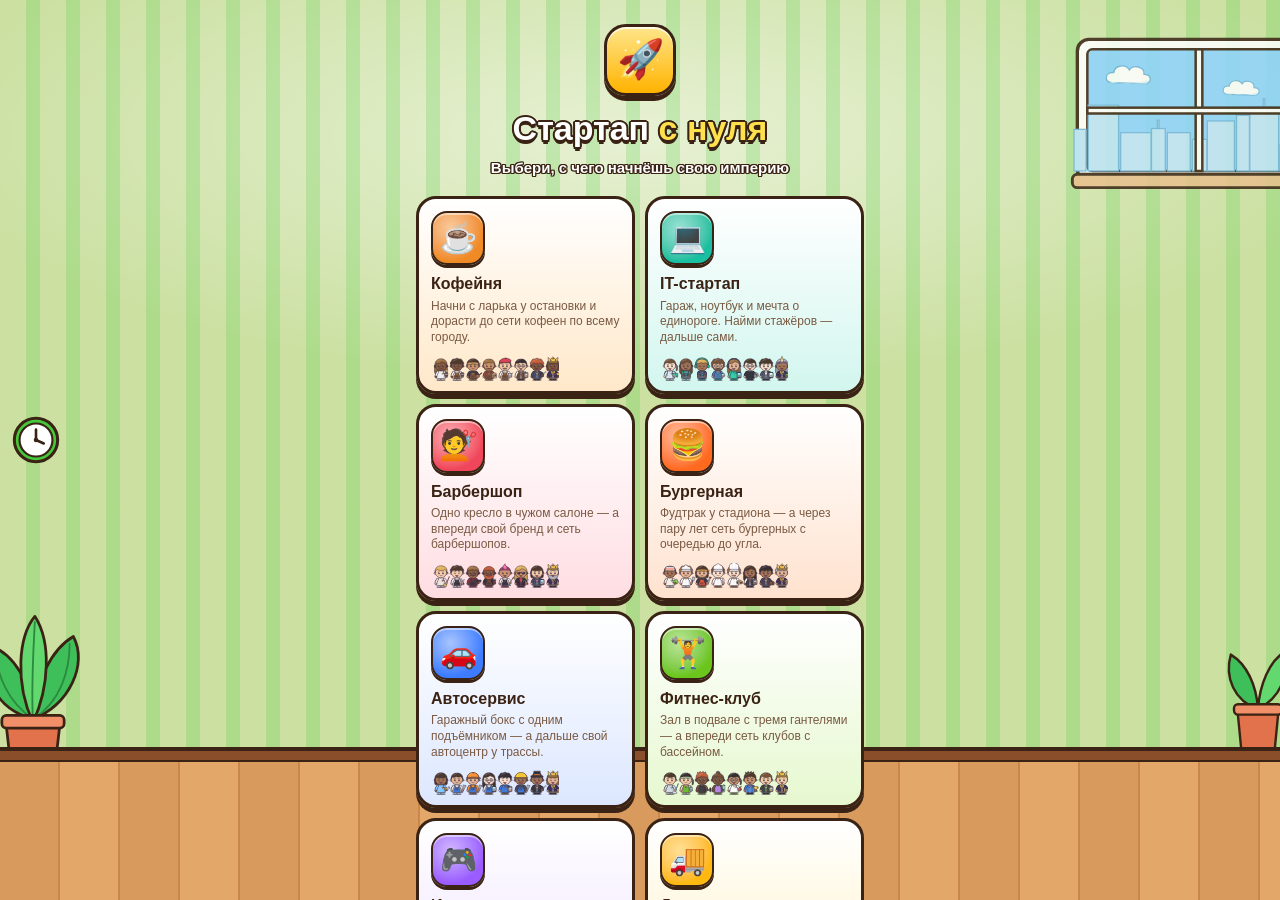
==== commit 9465a4be: "Коллекция: 3 варианта оформления на выбор (бутик, блайнд-бокс, капсулы) + превью 3D-фигурок - ?theme" ====
--- a/app/index.html
+++ b/app/index.html
@@ -27,8 +27,12 @@
 <link rel="stylesheet" href="themes-main.css?v=4">
 <link rel="stylesheet" href="themes-neon.css?v=1">
 <link rel="stylesheet" href="themes-collection.css?v=1">
+<!-- ВРЕМЕННО: варианты «Коллекции» на выбор (?theme=collection | collection2 | collection3) -->
+<link rel="stylesheet" href="themes-collection1.css?v=1">
+<link rel="stylesheet" href="themes-collection2.css?v=1">
+<link rel="stylesheet" href="themes-collection3.css?v=1">
 <script src="https://telegram.org/js/telegram-web-app.js"></script>
-<script src="theme.js?v=11"></script>
+<script src="theme.js?v=12"></script>
 </head>
 <body>
 <div id="app" hidden>
@@ -114,7 +118,7 @@
 
 <script src="balance.js?v=6" defer></script>
 <script src="content.js?v=7" defer></script>
-<script src="avatars.js?v=8" defer></script>
+<script src="avatars.js?v=9" defer></script>
 <script src="net.js?v=2" defer></script>
 <script src="game.js?v=8" defer></script>
 </body>
--- a/app/style.css
+++ b/app/style.css
@@ -421,8 +421,8 @@
 .path { display: flex; flex-wrap: wrap; justify-content: center; align-items: center; gap: 4px; margin: 0 0 12px; font-size: 13px; }
 .path span { background: var(--card); border: 1px solid var(--line); border-radius: 10px; padding: 4px 8px; }
 .path em { color: var(--accent); font-style: normal; }
-.staff-row { display: grid; grid-template-columns: repeat(8, 1fr); gap: 4px; margin: 0 0 10px; }
-.staff-row div { background: var(--card); border: 1px solid var(--line); border-radius: 10px; padding: 4px 0 2px; display: flex; flex-direction: column; align-items: center; }
+.staff-row { display: grid; grid-template-columns: repeat(8, minmax(0, 1fr)); gap: 4px; margin: 0 0 10px; }
+.staff-row div { min-width: 0; background: var(--card); border: 1px solid var(--line); border-radius: 10px; padding: 4px 0 2px; display: flex; flex-direction: column; align-items: center; }
 .staff-row b { font-size: 20px; line-height: 1.2; }
 .staff-row small { font-size: 10px; color: var(--accent); font-weight: 700; }
 .sheet .small-l { font-size: 12.5px; color: var(--muted); margin: 0 0 14px; }
@@ -558,7 +558,7 @@
 html:not([data-theme]) .grid.art .cell:not(.locked) .nm { position: relative; z-index: 3; margin-top: calc(var(--ch) * -.2); text-shadow: 0 1px 2px #000, 0 0 4px rgba(0, 0, 0, .9); }
 .ladder.art { display: flex; align-items: flex-end; letter-spacing: 0; }
 .ladder.art .av-s { height: 25px; flex: none; margin-right: -4px; }
-.staff-row b .av { height: 36px; margin: 0 auto; }
+.staff-row b .av { height: 36px; max-width: 100%; object-fit: contain; margin: 0 auto; }
 .sheet .big-ico .av-big { height: 112px; margin: 0 auto; filter: drop-shadow(0 6px 14px rgba(0, 0, 0, .45)); }
 .card .ico .av { height: 42px; margin-top: 2px; }
 .team-card .ico .av { height: 38px; }
@@ -593,6 +593,7 @@
 .sk-prev[data-prev="collection"] .p1 { left: 0; right: 0; top: 15px; height: 4px; background: #7A5233; box-shadow: 0 2px 3px rgba(60, 40, 20, .3); }
 .sk-prev[data-prev="collection"] .p2 { left: 6px; top: 6px; width: 8px; height: 9px; border-radius: 2px; background: #C9A2E8; box-shadow: 42px 0 0 #9DC7E6, 32px 2px 0 -1px #F2C17A; }
 .sk-prev[data-prev="collection"] .p3 { left: 13px; right: 13px; bottom: 3px; height: 12px; border-radius: 50%; background: linear-gradient(180deg, #fff, #D9CEBF); box-shadow: 0 3px 4px rgba(60, 40, 20, .3), inset 0 -2px 0 #C2B4A2; }
+.skins-card { width: 100%; margin-bottom: 14px; text-align: left; }
 .sk-acts { grid-column: 2 / -1; display: grid; grid-auto-flow: column; grid-auto-columns: 1fr; gap: 6px; }
 html[data-theme] .sk-btn { min-height: 36px; padding: 0 10px; font-size: 13.5px; border-width: 2px; border-radius: 12px; }
 .sk-txt { min-width: 0; display: grid; gap: 2px; }
--- a/app/themes-collection1.css
+++ b/app/themes-collection1.css
@@ -0,0 +1,213 @@
+/* «Коллекция», вариант 1 — «Бутик игрушек» (html[data-cv="1"][data-cartoon], поверх themes-collection.css). ВРЕМЕННО: идёт выбор варианта.
+   Идея: дорогой магазин коллекционных фигурок вечером. Фон — бархатный занавес цвета бизнеса, латунная рампа с тремя
+   прожекторами, по бокам стеклянные витрины (в расфокусе), лаковый пол. Доска — лаковый шкаф с латунной окантовкой,
+   клетки — стеклянные ниши: сверху мягкий прожектор, снизу подсвеченный подиум цвета бизнеса; имя — латунная табличка.
+   Карточки и окна — «слоновая кость» с латунью (контраст на тёмном). Кнопки — крупные объёмные «самоцветы» в латунной оправе.
+   Цвет бизнеса: бархат (--vel), свет ниш и подиумов (--t1). Анимации — transform/opacity, при prefers-reduced-motion — нет. */
+
+html[data-cv="1"][data-cartoon] {
+  --vel: color-mix(in srgb, var(--t2) 52%, #10122A);
+  --vel-d: color-mix(in srgb, var(--t2) 30%, #07081A);
+  --vel-l: color-mix(in srgb, var(--t1) 45%, #1A1D40);
+  --gold: #F2CE7A; --gold-d: #B9893A;
+  --brass: linear-gradient(180deg, #FFF0C2 0%, #F2CE7A 38%, #C99A45 70%, #9E7230 100%);
+  --ink: #2A1E12; --bg: #15183A; --text: #2B2018; --muted: #6E5E4E; --dim: #807060;
+  --pan: linear-gradient(180deg, #FFFDF7 0%, #F6EEDF 100%); --pan-2: #FFFBF2;
+  --sheet: linear-gradient(180deg, #FFFDF7 0%, #F3E9D6 100%);
+  --drop: 0 10px 22px -10px rgba(0, 0, 0, .7), 0 0 0 1.5px rgba(242, 206, 122, .55);
+  --hint: #F4E6C8;
+  color-scheme: light;
+}
+html[data-cv="1"][data-cartoon] body { background: var(--vel-d); }
+
+/* ---------- Сцена ---------- */
+html[data-cv="1"][data-cartoon] .sc-wall { background: var(--vel); }
+html[data-cv="1"][data-cartoon] .bt-wall { inset: 0; background:
+  radial-gradient(ellipse 70% 38% at 50% 0%, color-mix(in srgb, var(--t1) 40%, transparent), transparent 70%),
+  radial-gradient(ellipse 120% 60% at 50% 110%, rgba(0, 0, 0, .55), transparent 70%),
+  linear-gradient(180deg, var(--vel-l) 0%, var(--vel) 38%, var(--vel-d) 100%); }
+/* складки бархата */
+html[data-cv="1"][data-cartoon] .bt-folds { inset: 0; opacity: .55; background:
+  repeating-linear-gradient(90deg, rgba(0, 0, 0, .42) 0, rgba(0, 0, 0, .05) 14px, rgba(255, 255, 255, .07) 26px, rgba(0, 0, 0, .05) 38px, rgba(0, 0, 0, .42) 52px);
+  -webkit-mask-image: linear-gradient(180deg, #000 0%, #000 60%, transparent 92%); mask-image: linear-gradient(180deg, #000 0%, #000 60%, transparent 92%); }
+html[data-cv="1"][data-cartoon] .bt-rail { left: -10px; right: -10px; top: 0; height: calc(10px + var(--safe-t)); background: linear-gradient(180deg, #5A4020, #F2CE7A 60%, #8A6428); box-shadow: 0 4px 12px rgba(0, 0, 0, .55); }
+html[data-cv="1"][data-cartoon] .bt-lamp { top: calc(6px + var(--safe-t)); width: 12px; height: 7px; border-radius: 3px 3px 7px 7px; background: linear-gradient(180deg, #F2CE7A, #8A6428); box-shadow: 0 4px 8px 1px rgba(255, 246, 218, .9); }
+html[data-cv="1"][data-cartoon] .bt-lamp.l1 { left: 18%; } html[data-cv="1"][data-cartoon] .bt-lamp.l2 { left: calc(50% - 6px); } html[data-cv="1"][data-cartoon] .bt-lamp.l3 { right: 18%; }
+html[data-cv="1"][data-cartoon] .bt-beam { top: calc(12px + var(--safe-t)); width: 60%; height: 75%; transform-origin: 50% 0; pointer-events: none; opacity: .5;
+  background: linear-gradient(180deg, rgba(255, 244, 214, .5), rgba(255, 244, 214, .06) 70%, transparent);
+  clip-path: polygon(47% 0, 53% 0, 100% 100%, 0 100%); }
+html[data-cv="1"][data-cartoon] .bt-beam.b1 { left: -14%; transform: rotate(13deg); }
+html[data-cv="1"][data-cartoon] .bt-beam.b2 { left: 20%; opacity: .32; }
+html[data-cv="1"][data-cartoon] .bt-beam.b3 { right: -14%; transform: rotate(-13deg); }
+html[data-cv="1"][data-cartoon] .bt-case { width: 214px; height: auto; filter: blur(1px); opacity: .9; }
+html[data-cv="1"][data-cartoon] .bt-case.c1 { left: -40px; top: calc(18% + var(--safe-t)); }
+html[data-cv="1"][data-cartoon] .bt-case.c2 { right: -62px; top: 44%; }
+html[data-cv="1"][data-cartoon] .bt-case .sh-b { fill: #C99A45; } html[data-cv="1"][data-cartoon] .bt-case .sh-u { fill: #000; opacity: .45; }
+html[data-cv="1"][data-cartoon] .bt-case .bx { stroke: rgba(255, 230, 170, .5); stroke-width: 1; }
+html[data-cv="1"][data-cartoon] .bt-case .bx.b0 { fill: #E0466A; } html[data-cv="1"][data-cartoon] .bt-case .bx.b1 { fill: #3D8BFF; } html[data-cv="1"][data-cartoon] .bt-case .bx.b2 { fill: #F2B23A; }
+html[data-cv="1"][data-cartoon] .bt-case .bx-w { fill: rgba(255, 255, 255, .35); }
+html[data-cv="1"][data-cartoon] .bt-case .jar { fill: rgba(255, 255, 255, .12); stroke: rgba(255, 255, 255, .7); stroke-width: 1.4; }
+html[data-cv="1"][data-cartoon] .bt-case .jar-h { stroke: #fff; stroke-width: 2; stroke-linecap: round; opacity: .7; fill: none; }
+html[data-cv="1"][data-cartoon] .bt-case .pd-s { fill: #F2CE7A; stroke: #8A6428; stroke-width: 1; }
+html[data-cv="1"][data-cartoon] .bt-case .fg { fill: color-mix(in srgb, var(--t1) 70%, #fff); }
+html[data-cv="1"][data-cartoon] .co-dust { opacity: .5; }
+html[data-cv="1"][data-cartoon] .bt-floor { left: 0; right: 0; bottom: 0; height: 13%;
+  background: linear-gradient(180deg, #C99A45 0 2px, rgba(255, 255, 255, .12) 2px, transparent 30%), linear-gradient(180deg, #1A0F08, #070402);
+  box-shadow: 0 -14px 30px -10px rgba(0, 0, 0, .7); }
+
+/* ---------- Шапка ---------- */
+html[data-cv="1"][data-cartoon] .money { color: #FFF6DE; font-family: inherit; font-weight: 900; font-size: 38px; letter-spacing: -.6px;
+  text-shadow: 0 2px 0 #9E7230, 0 3px 0 #6E4E1E, 0 8px 18px rgba(0, 0, 0, .6); }
+html[data-cv="1"][data-cartoon] .coin-big { box-shadow: 0 0 0 2px #FFF0C2, 0 0 0 3.5px #8A6428, 0 6px 14px -2px rgba(0, 0, 0, .6), 0 0 22px rgba(255, 210, 110, .45), inset 0 -3px 0 rgba(150, 90, 10, .4), inset 0 2px 0 rgba(255, 255, 255, .7); }
+html[data-cv="1"][data-cartoon] .icon-btn { border-radius: 50%; border: 0; background: radial-gradient(circle at 50% 30%, rgba(255, 255, 255, .22), rgba(255, 255, 255, .05) 70%), rgba(10, 10, 30, .45);
+  box-shadow: inset 0 0 0 2px rgba(242, 206, 122, .85), inset 0 2px 0 rgba(255, 255, 255, .25), 0 6px 14px -6px rgba(0, 0, 0, .8); -webkit-backdrop-filter: blur(6px); backdrop-filter: blur(6px); }
+html[data-cv="1"][data-cartoon] { --ic-o: rgba(40, 20, 5, .8); }
+html[data-cv="1"][data-cartoon] #btn-daily { --ic1: #FF5C7A; --ic2: #FFC93D; --ic3: #fff; --ic4: #FF5C7A; }
+html[data-cv="1"][data-cartoon] #btn-quests { --ic1: #fff; --ic2: #4FB6FF; --ic3: #2FB34A; }
+html[data-cv="1"][data-cartoon] #btn-settings { --ic1: #E9D8B4; --ic2: #fff; --ic3: #B9893A; }
+html[data-cv="1"][data-cartoon] .dot, html[data-cv="1"][data-cartoon] .tab-dot { background: #FF3B5C; border: 2px solid #FFF0C2; }
+html[data-cv="1"][data-cartoon] .rate { color: #F4E6C8; background: rgba(8, 8, 24, .5); border: 1.5px solid rgba(242, 206, 122, .55); box-shadow: 0 4px 10px -6px rgba(0, 0, 0, .8); font-weight: 800; -webkit-backdrop-filter: blur(6px); backdrop-filter: blur(6px); }
+html[data-cv="1"][data-cartoon] .rate b { color: #7CF0B4; }
+html[data-cv="1"][data-cartoon] .rate .x2 { color: #FFC24A; }
+html[data-cv="1"][data-cartoon] .chip { color: #F4E6C8; background: rgba(8, 8, 24, .5); border: 1.5px solid rgba(242, 206, 122, .45); box-shadow: 0 4px 10px -6px rgba(0, 0, 0, .8); }
+html[data-cv="1"][data-cartoon] .chip-lock.open { color: #FFF6DE; border-color: rgba(242, 206, 122, .8); }
+html[data-cv="1"][data-cartoon] .chip-room { color: #fff; border: 1.5px solid #F2CE7A; background: linear-gradient(180deg, color-mix(in srgb, var(--t1) 85%, #fff), var(--t1) 45%, var(--t2));
+  text-shadow: 0 1px 0 rgba(0, 0, 0, .35); box-shadow: 0 5px 12px -5px rgba(0, 0, 0, .8), inset 0 1px 0 rgba(255, 255, 255, .45); }
+html[data-cv="1"][data-cartoon][data-biz="delivery"] .chip-room { color: #3A2500; text-shadow: none; }
+html[data-cv="1"][data-cartoon] .invite-banner { color: #2A1E12; border: 0; background: var(--brass); box-shadow: 0 10px 20px -10px rgba(0, 0, 0, .8), inset 0 1px 0 rgba(255, 255, 255, .7), inset 0 -2px 0 rgba(110, 70, 20, .4); }
+html[data-cv="1"][data-cartoon] .invite-banner .ib-t small { color: #5A4020; }
+html[data-cv="1"][data-cartoon] .invite-banner .ib-ico { background: radial-gradient(circle at 40% 30%, #9CD4FF, #2E7BEB 70%); box-shadow: 0 0 0 2px #FFF0C2, 0 3px 6px rgba(0, 0, 0, .35); }
+html[data-cv="1"][data-cartoon] .invite-banner .ib-p { background: #2A1E12; color: #FFE7A8; border: 0; }
+
+/* ---------- Доска — лаковый шкаф-витрина ---------- */
+html[data-cv="1"][data-cartoon] .board { border: 0; border-radius: 22px; padding: 10px;
+  background: radial-gradient(ellipse 90% 30% at 50% 0%, color-mix(in srgb, var(--t1) 30%, transparent), transparent 75%),
+    linear-gradient(180deg, color-mix(in srgb, var(--vel-d) 70%, #000), #07060F);
+  box-shadow: 0 0 0 2px #F2CE7A, 0 0 0 4px #5A3E1C, 0 0 0 5px rgba(255, 220, 150, .35), 0 26px 40px -16px rgba(0, 0, 0, .9), inset 0 1px 0 rgba(255, 255, 255, .2), inset 0 0 30px rgba(0, 0, 0, .6); }
+html[data-cv="1"][data-cartoon] .need { color: #F4E6C8; background: rgba(255, 255, 255, .07); border: 1px solid rgba(242, 206, 122, .35); box-shadow: inset 0 1px 0 rgba(255, 255, 255, .12); }
+html[data-cv="1"][data-cartoon] .need .nt { color: #F4E6C8; }
+html[data-cv="1"][data-cartoon] .need .nb { background: rgba(255, 255, 255, .14); }
+html[data-cv="1"][data-cartoon] .need .nb b { background: linear-gradient(90deg, #4FE3A6, #18B074); }
+html[data-cv="1"][data-cartoon] .need.bad { background: rgba(255, 70, 100, .2); border-color: rgba(255, 110, 130, .75); }
+html[data-cv="1"][data-cartoon] .need.bad .nt { color: #FFD9DE; }
+
+/* Ниша: стекло, прожектор сверху, подиум с подсветкой цвета бизнеса */
+html[data-cv="1"][data-cartoon] .cell { border: 0; border-radius: 14px;
+  background: radial-gradient(ellipse 60% 55% at 50% -6%, rgba(255, 244, 214, .55), transparent 72%),
+    radial-gradient(ellipse 80% 40% at 50% 92%, color-mix(in srgb, var(--t1) 55%, transparent), transparent 75%),
+    linear-gradient(180deg, color-mix(in srgb, var(--t2) 40%, #1C1A38) 0%, color-mix(in srgb, var(--t2) 25%, #0B0A18) 100%);
+  box-shadow: inset 0 0 0 1px rgba(255, 255, 255, .16), inset 0 10px 14px -10px rgba(255, 255, 255, .35), inset 0 -8px 14px -8px rgba(0, 0, 0, .7), 0 0 0 1.5px rgba(242, 206, 122, .35), 0 6px 12px -6px rgba(0, 0, 0, .8); }
+/* блик на стекле */
+html[data-cv="1"][data-cartoon] .cell:not(.empty):not(.locked):not(.pop)::after { content: ""; position: absolute; left: 8%; top: 5%; width: 22%; height: 55%; border-radius: 10px; z-index: 3; pointer-events: none;
+  background: linear-gradient(160deg, rgba(255, 255, 255, .28), rgba(255, 255, 255, 0) 70%); box-shadow: none; transform: skewX(-12deg); }
+html[data-cv="1"][data-cartoon] .cell .pd { display: block; position: absolute; left: 12%; right: 12%; bottom: 7%; height: 18%; border-radius: 50%; z-index: 1;
+  background: radial-gradient(ellipse at 50% 40%, color-mix(in srgb, var(--t1) 60%, #fff) 0%, var(--t1) 40%, transparent 72%); opacity: .75; box-shadow: none; }
+html[data-cv="1"][data-cartoon] .cell .em .av { height: calc(var(--ch) * .92); filter: drop-shadow(0 5px 6px rgba(0, 0, 0, .55)); }
+html[data-cv="1"][data-cartoon] .cell .nm { bottom: -6px; color: #2A1E12; background: var(--brass); border-radius: 5px; font-weight: 900; box-shadow: 0 2px 5px rgba(0, 0, 0, .55), inset 0 1px 0 rgba(255, 255, 255, .7); }
+html[data-cv="1"][data-cartoon] .cell .lv { color: #fff; border: 2px solid #FFE7A8; text-shadow: 0 1px 0 rgba(0, 0, 0, .45); background: radial-gradient(circle at 35% 30%, color-mix(in srgb, var(--t1) 50%, #fff), var(--t1) 55%, var(--t2));
+  box-shadow: 0 3px 6px rgba(0, 0, 0, .6), 0 0 0 1px #6E4E1E; }
+html[data-cv="1"][data-cartoon] .cell .rt { border: 1.5px solid #FFE7A8; box-shadow: 0 2px 6px rgba(0, 0, 0, .55); color: #fff; }
+html[data-cv="1"][data-cartoon] .cell.r1 .rt { background: linear-gradient(180deg, #7CC4FF, #1F7BE0); }
+html[data-cv="1"][data-cartoon] .cell.r2 .rt { background: linear-gradient(180deg, #C69BFF, #7B3FE0); }
+html[data-cv="1"][data-cartoon] .cell.r3 .rt { background: var(--brass); color: #3A2500; }
+/* редкость — цвет света в нише */
+html[data-cv="1"][data-cartoon] .cell.r1 { background: radial-gradient(ellipse 60% 55% at 50% -6%, rgba(190, 225, 255, .7), transparent 72%), radial-gradient(ellipse 80% 40% at 50% 92%, rgba(60, 150, 255, .75), transparent 75%), linear-gradient(180deg, #16295A, #08102A);
+  box-shadow: inset 0 0 0 1px rgba(150, 205, 255, .5), inset 0 -8px 14px -8px rgba(0, 0, 0, .7), 0 0 0 2px #4FA8FF, 0 0 16px rgba(79, 168, 255, .55); }
+html[data-cv="1"][data-cartoon] .cell.r2 { background: radial-gradient(ellipse 60% 55% at 50% -6%, rgba(225, 200, 255, .7), transparent 72%), radial-gradient(ellipse 80% 40% at 50% 92%, rgba(170, 100, 255, .8), transparent 75%), linear-gradient(180deg, #2E1858, #110828);
+  box-shadow: inset 0 0 0 1px rgba(205, 170, 255, .5), inset 0 -8px 14px -8px rgba(0, 0, 0, .7), 0 0 0 2px #B07BFF, 0 0 16px rgba(176, 123, 255, .55); }
+html[data-cv="1"][data-cartoon] .cell.r3 { background: radial-gradient(ellipse 60% 55% at 50% -6%, rgba(255, 240, 190, .85), transparent 72%), radial-gradient(ellipse 80% 42% at 50% 92%, rgba(255, 196, 70, .9), transparent 75%), linear-gradient(180deg, #4A3210, #1A0F04);
+  box-shadow: inset 0 0 0 1px rgba(255, 230, 160, .7), inset 0 -8px 14px -8px rgba(0, 0, 0, .7), 0 0 0 2px #F2CE7A, 0 0 22px rgba(255, 200, 80, .7); }
+html[data-cv="1"][data-cartoon] .cell.r1 .pd { background: radial-gradient(ellipse at 50% 40%, #E0F1FF, #4FA8FF 45%, transparent 72%); }
+html[data-cv="1"][data-cartoon] .cell.r2 .pd { background: radial-gradient(ellipse at 50% 40%, #F1E6FF, #B07BFF 45%, transparent 72%); }
+html[data-cv="1"][data-cartoon] .cell.r3 .pd { background: radial-gradient(ellipse at 50% 40%, #FFF6D8, #FFC24A 45%, transparent 72%); opacity: .9; }
+html[data-cv="1"][data-cartoon] .cell.pair:not(.r1):not(.r2):not(.r3) { box-shadow: inset 0 0 0 1px rgba(255, 255, 255, .16), inset 0 -8px 14px -8px rgba(0, 0, 0, .7), 0 0 0 2px rgba(255, 240, 200, .8); }
+html[data-cv="1"][data-cartoon] .cell.can-merge { box-shadow: 0 0 0 3px #7CF0B4, 0 0 22px 4px rgba(124, 240, 180, .6); }
+html[data-cv="1"][data-cartoon] .ghost { box-shadow: 0 0 0 3px #7CF0B4, 0 16px 26px rgba(0, 0, 0, .6) !important; }
+html[data-cv="1"][data-cartoon] .cell .cd { background: rgba(255, 255, 255, .2); border: 0; }
+html[data-cv="1"][data-cartoon] .cell .cd i { background: #F2CE7A; }
+html[data-cv="1"][data-cartoon] .cell.empty { background: radial-gradient(ellipse 60% 50% at 50% 0%, rgba(255, 244, 214, .12), transparent 70%), rgba(255, 255, 255, .03); border: 1.5px dashed rgba(242, 206, 122, .35); box-shadow: inset 0 8px 14px -10px rgba(0, 0, 0, .8); }
+html[data-cv="1"][data-cartoon] .cell.empty .pd { display: block; left: 22%; right: 22%; opacity: .25; background: radial-gradient(ellipse, rgba(242, 206, 122, .9), transparent 70%); }
+html[data-cv="1"][data-cartoon] .cell.locked { background: rgba(0, 0, 0, .25); border: 1.5px dashed rgba(242, 206, 122, .4); color: #E9D8B4; }
+html[data-cv="1"][data-cartoon] .cell.locked .nm { color: #F4E6C8; }
+html[data-cv="1"][data-cartoon] .cell.lk-star { color: #FFD36A; } html[data-cv="1"][data-cartoon] .cell.lk-friend { color: #8CC8FF; }
+html[data-cv="1"][data-cartoon] .next-room { color: #E9D8B4; background: rgba(255, 255, 255, .07); border: 1px solid rgba(242, 206, 122, .35); box-shadow: none; }
+html[data-cv="1"][data-cartoon] .next-room b { color: #FFF6DE; }
+html[data-cv="1"][data-cartoon] .next-room .bar { background: rgba(255, 255, 255, .14); }
+html[data-cv="1"][data-cartoon] .next-room .bar i { background: linear-gradient(90deg, #FFE7A8, #E0A83C); }
+html[data-cv="1"][data-cartoon] .next-room.ready { box-shadow: 0 0 0 2px #F2CE7A, 0 0 16px rgba(255, 200, 80, .4); }
+html[data-cv="1"][data-cartoon] .next-room.ready b { color: #FFD36A; }
+html[data-cv="1"][data-cartoon] .hint { color: #F4E6C8; text-shadow: 0 1px 2px rgba(0, 0, 0, .8); font-weight: 700; }
+
+/* ---------- Кнопки — самоцветы в латунной оправе ---------- */
+html[data-cv="1"][data-cartoon] .btn { border: 0; border-radius: 20px; font-weight: 900; font-size: 18px; color: #fff; text-shadow: 0 2px 0 rgba(0, 0, 0, .35);
+  box-shadow: inset 0 0 0 2px #FFE7A8, 0 0 0 1.5px #6E4E1E, 0 5px 0 #4A3212, 0 12px 20px -6px rgba(0, 0, 0, .8), inset 0 -6px 0 rgba(0, 0, 0, .2), inset 0 3px 0 rgba(255, 255, 255, .45); }
+html[data-cv="1"][data-cartoon] .btn::before { opacity: 1; background: linear-gradient(180deg, rgba(255, 255, 255, .6), rgba(255, 255, 255, .04)); }
+html[data-cv="1"][data-cartoon] .btn:active { transform: translateY(4px); box-shadow: inset 0 0 0 2px #FFE7A8, 0 0 0 1.5px #6E4E1E, 0 1px 0 #4A3212, 0 4px 10px -4px rgba(0, 0, 0, .8), inset 0 -4px 0 rgba(0, 0, 0, .2); }
+html[data-cv="1"][data-cartoon] .btn-primary { background: linear-gradient(180deg, #6FF2B6 0%, #1DBF7C 45%, #0A8452 100%); }
+html[data-cv="1"][data-cartoon] .btn-primary .cost { color: #FFF0B0; }
+html[data-cv="1"][data-cartoon] .btn-primary.full, html[data-cv="1"][data-cartoon] .btn-rush { background: linear-gradient(180deg, #5A5470, #2E2A40); color: #D9D2E8; text-shadow: none; }
+html[data-cv="1"][data-cartoon] .btn-rush.ready { background: linear-gradient(180deg, #FFE7A0 0%, #F7B731 45%, #C47A0C 100%); color: #3A2200; text-shadow: 0 1px 0 rgba(255, 255, 255, .5); }
+html[data-cv="1"][data-cartoon] .btn-rush.on { background: linear-gradient(180deg, #FF9AB6 0%, #F0386A 45%, #A8124A 100%); color: #fff; text-shadow: 0 2px 0 rgba(0, 0, 0, .3); }
+html[data-cv="1"][data-cartoon] .btn-dark { background: linear-gradient(180deg, #9CC8FF 0%, #3D7BFF 45%, #1C45B4 100%); }
+html[data-cv="1"][data-cartoon] .btn-ghost { background: linear-gradient(180deg, #FFFDF7, #EADBC0); color: #2A1E12; text-shadow: none; }
+html[data-cv="1"][data-cartoon] .buy.glow::after, html[data-cv="1"][data-cartoon] .btn.glow::after { border-color: #FFE7A8; border-width: 3px; }
+
+/* ---------- Нижнее меню — тёмное стекло с латунью ---------- */
+html[data-cv="1"][data-cartoon] .tabbar { border: 0; border-radius: 24px; background: linear-gradient(180deg, rgba(30, 26, 54, .92), rgba(10, 8, 24, .96));
+  box-shadow: inset 0 0 0 1.5px rgba(242, 206, 122, .7), inset 0 1px 0 rgba(255, 255, 255, .2), 0 14px 30px -10px rgba(0, 0, 0, .9); }
+html[data-cv="1"][data-cartoon] .tab { color: #BDB2CC; }
+html[data-cv="1"][data-cartoon] .tab[data-view="office"] { --ic1: #FFB547; --ic2: #8AC8FF; --ic3: #fff; }
+html[data-cv="1"][data-cartoon] .tab[data-view="upgrades"] { --ic1: #fff; --ic2: #FF5C7A; --ic3: #4FB6FF; --ic4: #FFB300; }
+html[data-cv="1"][data-cartoon] .tab[data-view="rating"] { --ic1: #FFC93D; --ic2: #F08A24; --ic3: #fff; }
+html[data-cv="1"][data-cartoon] .tab[data-view="friends"] { --ic1: #4FB6FF; --ic2: #FF8FB1; --ic3: #fff; }
+html[data-cv="1"][data-cartoon] .tab[data-view="shop"] { --ic1: #FFD36A; --ic2: #E89A2C; --ic3: #fff; }
+html[data-cv="1"][data-cartoon] .tab.active { color: #2A1E12; background: var(--brass); box-shadow: 0 4px 10px -4px rgba(0, 0, 0, .8), inset 0 1px 0 rgba(255, 255, 255, .8); }
+html[data-cv="1"][data-cartoon] .tab.active .ti { transform: translateY(-3px) scale(1.14); }
+
+/* ---------- Экраны-списки, карточки, окна: «слоновая кость» и латунь ---------- */
+html[data-cv="1"][data-cartoon] .view-title { color: #FFF6DE; font-family: inherit; font-weight: 900; font-size: 26px; text-shadow: 0 2px 0 #9E7230, 0 3px 0 #6E4E1E, 0 8px 16px rgba(0, 0, 0, .6); }
+html[data-cv="1"][data-cartoon] .sub-title { color: #F4E6C8; font-family: inherit; font-weight: 900; text-shadow: 0 1px 2px rgba(0, 0, 0, .8); }
+html[data-cv="1"][data-cartoon] .card, html[data-cv="1"][data-cartoon] .pack, html[data-cv="1"][data-cartoon] .stat, html[data-cv="1"][data-cartoon] .lb, html[data-cv="1"][data-cartoon] .hero-card, html[data-cv="1"][data-cartoon] .soon { border: 0; box-shadow: var(--drop), inset 0 1px 0 #fff; }
+html[data-cv="1"][data-cartoon] .card .ico, html[data-cv="1"][data-cartoon] .pack-ico { background: radial-gradient(circle at 50% 20%, color-mix(in srgb, var(--t1) 35%, #fff), color-mix(in srgb, var(--t1) 25%, #F3E6CC)); box-shadow: 0 0 0 1.5px #D9B66C, 0 4px 8px -4px rgba(70, 45, 20, .5); }
+html[data-cv="1"][data-cartoon] .card .buy, html[data-cv="1"][data-cartoon] .pack .buy, html[data-cv="1"][data-cartoon] .step .buy { background: linear-gradient(180deg, #6FF2B6 0%, #1DBF7C 45%, #0A8452 100%); color: #fff; font-weight: 900; text-shadow: 0 1px 0 rgba(0, 0, 0, .35);
+  box-shadow: inset 0 0 0 1.5px #FFE7A8, 0 3px 0 #4A3212, 0 6px 10px -4px rgba(0, 0, 0, .5), inset 0 2px 0 rgba(255, 255, 255, .45); }
+html[data-cv="1"][data-cartoon] .pack .buy.soon-btn, html[data-cv="1"][data-cartoon] .card .buy.soon-btn { background: var(--brass); color: #3A2500; text-shadow: none; }
+html[data-cv="1"][data-cartoon] .card .buy.max { background: none; box-shadow: none; color: #0A8452; text-shadow: none; }
+html[data-cv="1"][data-cartoon] .card.cur, html[data-cv="1"][data-cartoon] .lb.me { box-shadow: 0 10px 22px -10px rgba(0, 0, 0, .7), 0 0 0 2.5px #F2CE7A, 0 0 18px rgba(255, 200, 80, .4); }
+html[data-cv="1"][data-cartoon] .pack.p-free { box-shadow: var(--drop), 0 0 0 2.5px #1DBF7C; }
+html[data-cv="1"][data-cartoon] .pack.p-premium { background: linear-gradient(180deg, #F7FBFF, #D6E8FF); box-shadow: var(--drop), 0 0 0 2.5px #4FA8FF; }
+html[data-cv="1"][data-cartoon] .pack.p-star { background: linear-gradient(180deg, #FFFBEA, #F8E2A6); box-shadow: var(--drop), 0 0 0 2.5px #E0A83C, 0 0 20px rgba(255, 200, 80, .35); }
+html[data-cv="1"][data-cartoon] .shards .pips i.on { background: #4FA8FF; }
+html[data-cv="1"][data-cartoon] .modal { background: rgba(6, 5, 18, .72); }
+html[data-cv="1"][data-cartoon] .sheet { box-shadow: 0 30px 60px -18px rgba(0, 0, 0, .9), 0 0 0 2px #F2CE7A, 0 0 0 4px #5A3E1C, inset 0 1px 0 #fff; }
+html[data-cv="1"][data-cartoon] .sheet h2 { font-family: inherit; font-weight: 900; font-size: 24px; color: #2A1E12; }
+html[data-cv="1"][data-cartoon] .sheet .amount { font-family: inherit; font-weight: 900; color: #C47A0C; }
+html[data-cv="1"][data-cartoon] .seg button.on { background: linear-gradient(180deg, #3A2E50, #1A1430); }
+html[data-cv="1"][data-cartoon] .toast { background: #1A1430; color: #FFF6DE; box-shadow: 0 0 0 1.5px #F2CE7A, 0 12px 24px -10px rgba(0, 0, 0, .8); }
+html[data-cv="1"][data-cartoon] .float { color: #FFE7A8; font-family: inherit; font-weight: 900; text-shadow: 0 2px 0 #6E4E1E, 0 0 12px rgba(255, 200, 80, .7); }
+html[data-cv="1"][data-cartoon] .float.up { color: #7CF0B4; text-shadow: 0 2px 0 #0A4A30; }
+html[data-cv="1"][data-cartoon] .tfloat { color: #FFE7A8; text-shadow: 0 1px 0 #6E4E1E, 0 0 8px rgba(0, 0, 0, .7); }
+html[data-cv="1"][data-cartoon] .rushx { color: #FFF6DE; font-family: inherit; font-weight: 900; font-size: 36px; text-shadow: 0 3px 0 #9E7230, 0 5px 0 #4A3212, 0 10px 30px rgba(255, 190, 60, .6); }
+html[data-cv="1"][data-cartoon] .rushx b { color: #FFD36A; }
+
+/* ---------- Выбор бизнеса ---------- */
+html[data-cv="1"][data-cartoon] .choose h1 { color: #FFF6DE; font-family: inherit; font-weight: 900; text-shadow: 0 2px 0 #9E7230, 0 4px 0 #4A3212, 0 10px 20px rgba(0, 0, 0, .6); }
+html[data-cv="1"][data-cartoon] .choose h1 span { color: #FFD36A; }
+html[data-cv="1"][data-cartoon] .choose-head p, html[data-cv="1"][data-cartoon] .choose-foot { color: #F4E6C8; text-shadow: 0 1px 2px rgba(0, 0, 0, .8); }
+html[data-cv="1"][data-cartoon] .biz { border: 0; background: linear-gradient(180deg, #FFFDF7, color-mix(in srgb, var(--t3) 60%, #F6EEDF)); box-shadow: 0 10px 20px -10px rgba(0, 0, 0, .8), 0 0 0 1.5px rgba(242, 206, 122, .8), inset 0 1px 0 #fff; }
+html[data-cv="1"][data-cartoon] .biz .bi { box-shadow: 0 0 0 2px #FFE7A8, 0 0 0 3px #8A6428, 0 6px 10px -4px rgba(0, 0, 0, .5), inset 0 2px 0 rgba(255, 255, 255, .5); }
+html[data-cv="1"][data-cartoon] .sk { border: 0; background: #FFFDF7; box-shadow: 0 0 0 1px rgba(160, 120, 50, .3); }
+html[data-cv="1"][data-cartoon] .sk.on { box-shadow: 0 0 0 2.5px #F2CE7A; }
+
+/* превью на экране «Стили» */
+html[data-cvp="1"] .sk-prev[data-prev="collection"] { --pb: radial-gradient(ellipse 50% 60% at 50% 0%, rgba(255, 240, 200, .6), transparent 70%), repeating-linear-gradient(90deg, rgba(0, 0, 0, .35) 0 5px, rgba(255, 255, 255, .05) 9px, rgba(0, 0, 0, .35) 14px), linear-gradient(180deg, #3A1E5A, #120A24);
+  box-shadow: inset 0 0 0 2px #F2CE7A; }
+html[data-cvp="1"] .sk-prev[data-prev="collection"] .p1 { left: 0; right: 0; top: 0; height: 4px; background: linear-gradient(180deg, #FFF0C2, #C99A45); box-shadow: none; }
+html[data-cvp="1"] .sk-prev[data-prev="collection"] .p2 { left: 50%; top: 2px; width: 34px; height: 46px; margin-left: -17px; border-radius: 0; background: linear-gradient(180deg, rgba(255, 244, 214, .55), transparent); clip-path: polygon(40% 0, 60% 0, 100% 100%, 0 100%); box-shadow: none; }
+html[data-cvp="1"] .sk-prev[data-prev="collection"] .p3 { left: 10px; right: 10px; bottom: 3px; height: 12px; border-radius: 50%; background: radial-gradient(ellipse, #FFE7A8, #E0A83C 50%, transparent 72%); box-shadow: none; }
+
+@media (max-width: 350px) {
+  html[data-cv="1"][data-cartoon] .money { font-size: 30px; }
+  html[data-cv="1"][data-cartoon] .btn { font-size: 15px; }
+  html[data-cv="1"][data-cartoon] .view-title { font-size: 22px; }
+}
--- a/app/themes-collection2.css
+++ b/app/themes-collection2.css
@@ -0,0 +1,222 @@
+/* «Коллекция», вариант 2 — «Блайнд-бокс студия» (html[data-cv="2"][data-cartoon], поверх themes-collection.css). ВРЕМЕННО: идёт выбор варианта.
+   Идея: студия дизайнера игрушек и коробки-сюрпризы (blind box). Фон — сочная пастельная стена цвета бизнеса с лучами,
+   перфопанель, цветные полки с коробками. Доска — подставка-витрина в горошек; каждая клетка — коробка игрушки с окошком:
+   цвет коробки = цвет бизнеса, у редких — синяя / фиолетовая / золотая фольга; имя — белая наклейка.
+   Контур — тёмная слива (--ink), объёмные «леденцовые» кнопки, крупный жирный шрифт.
+   Анимации — transform/opacity, при prefers-reduced-motion — нет. */
+
+html[data-cv="2"][data-cartoon] {
+  --ink: #2B1640; --ln: #2B1640; --lip: #2B1640; --lb: 0; --bw: 2.5px;
+  --bg: #FFD3E2; --text: #2B1640; --muted: #6B577F; --dim: #7E6C90;
+  --pan: linear-gradient(180deg, #FFFFFF 0%, #FFF2F8 100%); --pan-2: #fff; --pill: #fff; --hint: #fff;
+  --sheet: linear-gradient(180deg, #FFFFFF 0%, #FFEFF6 100%); --tabbar: linear-gradient(180deg, #fff, #FFF0F7);
+  --drop: 0 4px 0 var(--ink); --hi: inset 0 2px 0 rgba(255, 255, 255, .9);
+  --outline: 2px 0 0 var(--ink), -2px 0 0 var(--ink), 0 2px 0 var(--ink), 0 -2px 0 var(--ink), 1.5px 1.5px 0 var(--ink), -1.5px 1.5px 0 var(--ink), 1.5px -1.5px 0 var(--ink), -1.5px -1.5px 0 var(--ink);
+  --outline-s: 1.3px 0 0 var(--ink), -1.3px 0 0 var(--ink), 0 1.3px 0 var(--ink), 0 -1.3px 0 var(--ink), 1px 1px 0 var(--ink), -1px 1px 0 var(--ink), 1px -1px 0 var(--ink), -1px -1px 0 var(--ink);
+  --ic-o: var(--ink);
+  --go1: #FF8CC6; --go2: #F0287F;            /* «Нанять» — розовая карамель */
+  --bl1: #FFF07A; --bl2: #FFC21A;            /* «Аврал» — лимон */
+  --wall: color-mix(in srgb, var(--t1) 42%, #FFF4FA);
+}
+
+/* ---------- Сцена ---------- */
+html[data-cv="2"][data-cartoon] .sc-wall { background: var(--wall); }
+html[data-cv="2"][data-cartoon] .bb-wall { inset: 0; background:
+  radial-gradient(ellipse 80% 45% at 50% 18%, rgba(255, 255, 255, .7), transparent 70%),
+  linear-gradient(180deg, color-mix(in srgb, var(--t1) 30%, #FFF6FB) 0%, var(--wall) 55%, color-mix(in srgb, var(--t1) 55%, #FFE9F3) 100%); }
+html[data-cv="2"][data-cartoon] .bb-burst { left: -50%; right: -50%; top: -30%; height: 110%; opacity: .5;
+  background: repeating-conic-gradient(from 0deg at 50% 32%, rgba(255, 255, 255, .55) 0deg 7deg, transparent 7deg 18deg);
+  -webkit-mask-image: radial-gradient(circle at 50% 32%, #000 10%, transparent 62%); mask-image: radial-gradient(circle at 50% 32%, #000 10%, transparent 62%);
+  animation: bbSpin 80s linear infinite; transform-origin: 50% 32%; }
+@keyframes bbSpin { to { transform: rotate(360deg); } }
+html[data-cv="2"][data-cartoon] .bb-peg { left: 0; right: 0; top: 48%; bottom: 0; opacity: .35;
+  background-image: radial-gradient(circle, color-mix(in srgb, var(--t2) 70%, #000) 0 2px, transparent 2.6px); background-size: 18px 18px; }
+html[data-cv="2"][data-cartoon] .bb-shelf { width: 214px; height: auto; }
+html[data-cv="2"][data-cartoon] .bb-shelf.s1 { left: -40px; top: calc(17% + var(--safe-t)); }
+html[data-cv="2"][data-cartoon] .bb-shelf.s2 { right: -62px; top: 44%; }
+html[data-cv="2"][data-cartoon] .bb-shelf .sh-b { fill: #fff; stroke: var(--ink); stroke-width: 2.5; }
+html[data-cv="2"][data-cartoon] .bb-shelf .sh-u { fill: var(--ink); opacity: .25; }
+html[data-cv="2"][data-cartoon] .bb-shelf .bx { stroke: var(--ink); stroke-width: 2.2; }
+html[data-cv="2"][data-cartoon] .bb-shelf .bx.b0 { fill: #FF6FB0; } html[data-cv="2"][data-cartoon] .bb-shelf .bx.b1 { fill: #4FC3FF; } html[data-cv="2"][data-cartoon] .bb-shelf .bx.b2 { fill: #FFD23F; }
+html[data-cv="2"][data-cartoon] .bb-shelf .bx-w { fill: #fff; stroke: var(--ink); stroke-width: 1.5; }
+html[data-cv="2"][data-cartoon] .bb-shelf .jar { fill: rgba(255, 255, 255, .55); stroke: var(--ink); stroke-width: 2; }
+html[data-cv="2"][data-cartoon] .bb-shelf .jar-h { stroke: #fff; stroke-width: 2.5; stroke-linecap: round; fill: none; }
+html[data-cv="2"][data-cartoon] .bb-shelf .pd-s { fill: #fff; stroke: var(--ink); stroke-width: 2; }
+html[data-cv="2"][data-cartoon] .bb-shelf .fg { fill: var(--t1); stroke: var(--ink); stroke-width: 1.5; }
+html[data-cv="2"][data-cartoon] .bb-conf { inset: 0; pointer-events: none; opacity: .9;
+  background-image: radial-gradient(circle, #FFD23F 0 3px, transparent 3.6px), radial-gradient(circle, #4FC3FF 0 2.5px, transparent 3px), radial-gradient(circle, #FF6FB0 0 2.5px, transparent 3px);
+  background-size: 170px 230px, 130px 190px, 210px 160px; background-position: 30px 60px, 90px 20px, 10px 120px; }
+html[data-cv="2"][data-cartoon] .bb-conf.c2 { opacity: .6; background-size: 230px 270px, 190px 210px, 150px 250px; background-position: 120px 160px, 40px 90px, 70px 30px; }
+html[data-cv="2"][data-cartoon] .bb-floor { left: 0; right: 0; bottom: 0; height: 12%; border-top: 3px solid var(--ink);
+  background: linear-gradient(180deg, #fff 0 8px, color-mix(in srgb, var(--t1) 25%, #fff) 8px); }
+
+/* ---------- Шапка ---------- */
+html[data-cv="2"][data-cartoon] .money { color: #fff; font-family: inherit; font-weight: 900; font-size: 38px; letter-spacing: -.6px; text-shadow: var(--outline), 0 4px 0 var(--ink); padding: 2px 4px 5px 3px; }
+html[data-cv="2"][data-cartoon] .coin-big { border: 2.5px solid var(--ink); box-shadow: 0 3px 0 var(--ink), inset 0 -3px 0 rgba(150, 80, 0, .45), inset 0 2px 0 rgba(255, 255, 255, .6); }
+html[data-cv="2"][data-cartoon] .icon-btn { border-radius: 14px; border: 2.5px solid var(--ink); background: linear-gradient(180deg, #fff, #FFE6F2); box-shadow: 0 4px 0 var(--ink), var(--hi); }
+html[data-cv="2"][data-cartoon] #btn-daily { --ic1: #FF5C9A; --ic2: #FFD23F; --ic3: #fff; --ic4: #FF5C9A; }
+html[data-cv="2"][data-cartoon] #btn-quests { --ic1: #fff; --ic2: #4FC3FF; --ic3: #2FB34A; }
+html[data-cv="2"][data-cartoon] #btn-settings { --ic1: #B79BFF; --ic2: #fff; --ic3: #7B4FE0; }
+html[data-cv="2"][data-cartoon] .dot, html[data-cv="2"][data-cartoon] .tab-dot { background: #FF3B7A; border: 2px solid var(--ink); }
+html[data-cv="2"][data-cartoon] .rate { color: var(--ink); background: #fff; border: 2px solid var(--ink); box-shadow: 0 2px 0 var(--ink); font-weight: 800; }
+html[data-cv="2"][data-cartoon] .rate b { color: #E0207A; }
+html[data-cv="2"][data-cartoon] .chip { color: var(--muted); background: #fff; border: 2px solid var(--ink); box-shadow: 0 3px 0 var(--ink); font-weight: 800; }
+html[data-cv="2"][data-cartoon] .chip-lock.open { color: var(--ink); }
+html[data-cv="2"][data-cartoon] .chip-room { color: var(--t-ink); background: linear-gradient(180deg, color-mix(in srgb, var(--t1) 65%, #fff), var(--t1) 60%); text-shadow: 0 1px 0 rgba(0, 0, 0, .25); box-shadow: 0 3px 0 var(--ink), inset 0 2px 0 rgba(255, 255, 255, .5); }
+html[data-cv="2"][data-cartoon][data-biz="delivery"] .chip-room { text-shadow: none; }
+html[data-cv="2"][data-cartoon] .invite-banner { color: var(--ink); border: 2.5px solid var(--ink); background: linear-gradient(180deg, #FFF8B8, #FFE15A); box-shadow: 0 4px 0 var(--ink), var(--hi); }
+html[data-cv="2"][data-cartoon] .invite-banner .ib-t small { color: #6B5418; }
+html[data-cv="2"][data-cartoon] .invite-banner .ib-ico { border: 2px solid var(--ink); background: linear-gradient(180deg, #9EE0FF, #2E9BFF); box-shadow: 0 2px 0 var(--ink); }
+html[data-cv="2"][data-cartoon] .invite-banner .ib-p { background: #fff; color: var(--ink); border: 2px solid var(--ink); box-shadow: 0 2px 0 var(--ink); }
+
+/* ---------- Доска — витрина в горошек ---------- */
+html[data-cv="2"][data-cartoon] .board { border: 3px solid var(--ink); border-radius: 24px; padding: 10px;
+  background: radial-gradient(circle, color-mix(in srgb, var(--t1) 22%, transparent) 0 3px, transparent 3.5px) 0 0 / 16px 16px, linear-gradient(180deg, #FFFFFF, color-mix(in srgb, var(--t1) 14%, #FFF8FB));
+  box-shadow: 0 6px 0 var(--ink), inset 0 0 0 4px color-mix(in srgb, var(--t1) 70%, #fff), inset 0 3px 0 5px rgba(255, 255, 255, .6); }
+html[data-cv="2"][data-cartoon] .need { border: 2px solid var(--ink); background: #fff; box-shadow: 0 2px 0 var(--ink); }
+html[data-cv="2"][data-cartoon] .need .nt { color: var(--ink); }
+html[data-cv="2"][data-cartoon] .need .nb { border: 1.5px solid var(--ink); background: rgba(43, 22, 64, .1); }
+html[data-cv="2"][data-cartoon] .need .nb b { background: linear-gradient(180deg, #8CF0B0, #22C46E); }
+html[data-cv="2"][data-cartoon] .need.low .nb b { background: linear-gradient(180deg, #FFE27A, #FFB300); }
+html[data-cv="2"][data-cartoon] .need.bad { background: #FFE0EA; }
+html[data-cv="2"][data-cartoon] .need.bad .nb b { background: linear-gradient(180deg, #FF8AB0, #F0287F); }
+
+/* Клетка — коробка игрушки: картон цвета бизнеса (у редких — фольга), окошко с «плёнкой» — элемент .pd */
+html[data-cv="2"][data-cartoon] .cell { --box: var(--t1); --box-d: var(--t2); border: 2.5px solid var(--ink); border-radius: 12px;
+  background: linear-gradient(180deg, color-mix(in srgb, var(--box) 65%, #fff) 0%, var(--box) 30%, color-mix(in srgb, var(--box) 80%, var(--box-d)) 100%);
+  box-shadow: 0 4px 0 var(--ink), inset 0 2px 0 rgba(255, 255, 255, .55), inset 0 -3px 0 rgba(0, 0, 0, .12); }
+html[data-cv="2"][data-cartoon] .cell::after { display: none; }
+html[data-cv="2"][data-cartoon] .cell .pd { display: block; position: absolute; left: 5px; right: 5px; top: 11px; bottom: 6px; height: auto; border-radius: 9px; z-index: 1; opacity: 1;
+  border: 2px solid var(--ink);
+  background: radial-gradient(ellipse 46% 14% at 50% 88%, rgba(43, 22, 64, .22), transparent 70%),
+    linear-gradient(125deg, rgba(255, 255, 255, .0) 30%, rgba(255, 255, 255, .7) 38%, rgba(255, 255, 255, 0) 46%),
+    radial-gradient(ellipse 80% 70% at 50% 30%, #fff, color-mix(in srgb, var(--box) 18%, #FFF8FB) 75%);
+  box-shadow: inset 0 3px 6px rgba(43, 22, 64, .2); }
+/* «крышка»: полоска-перфорация сверху */
+html[data-cv="2"][data-cartoon] .cell:not(.empty):not(.locked) { background-image: radial-gradient(circle, rgba(255, 255, 255, .85) 0 1.3px, transparent 1.8px), linear-gradient(180deg, color-mix(in srgb, var(--box) 65%, #fff) 0%, var(--box) 30%, color-mix(in srgb, var(--box) 80%, var(--box-d)) 100%);
+  background-size: 7px 9px, auto; background-repeat: repeat-x, no-repeat; background-position: 3px 1px, 0 0; }
+html[data-cv="2"][data-cartoon] .cell .em .av { height: calc(var(--ch) * .86); filter: drop-shadow(0 2px 0 rgba(43, 22, 64, .25)); }
+html[data-cv="2"][data-cartoon] .cell .nm { bottom: -6px; color: var(--ink); background: #fff; border: 2px solid var(--ink); border-radius: 8px; font-weight: 900; box-shadow: 0 2px 0 var(--ink); padding: 0 5px 1px; }
+html[data-cv="2"][data-cartoon] .cell .lv { top: -6px; left: -6px; color: #fff; border: 2px solid var(--ink); text-shadow: var(--outline-s); box-shadow: 0 2px 0 var(--ink);
+  background: radial-gradient(circle at 35% 30%, #FFF59A, #FFD23F 50%, #F0A800); color: var(--ink); text-shadow: none; }
+html[data-cv="2"][data-cartoon] .cell .rt { border: 2px solid var(--ink); box-shadow: 0 2px 0 var(--ink); color: #fff; text-shadow: var(--outline-s); }
+html[data-cv="2"][data-cartoon] .cell.r1 { --box: #3DA8FF; --box-d: #1A64C0; }
+html[data-cv="2"][data-cartoon] .cell.r1:not(.empty) { background-image: radial-gradient(circle, rgba(255, 255, 255, .85) 0 1.3px, transparent 1.8px), linear-gradient(135deg, #A8DBFF 0%, #3DA8FF 35%, #8FD0FF 55%, #1F7FE0 100%); }
+html[data-cv="2"][data-cartoon] .cell.r2 { --box: #A65CFF; --box-d: #6626C8; }
+html[data-cv="2"][data-cartoon] .cell.r2:not(.empty) { background-image: radial-gradient(circle, rgba(255, 255, 255, .85) 0 1.3px, transparent 1.8px), linear-gradient(135deg, #DCC0FF 0%, #A65CFF 35%, #D0A8FF 55%, #7A36E0 100%); }
+html[data-cv="2"][data-cartoon] .cell.r3 { --box: #FFC21A; --box-d: #B07A00; }
+html[data-cv="2"][data-cartoon] .cell.r1, html[data-cv="2"][data-cartoon] .cell.r2 { box-shadow: 0 4px 0 var(--ink), inset 0 2px 0 rgba(255, 255, 255, .55), 0 0 14px 2px color-mix(in srgb, var(--box) 65%, transparent); }
+html[data-cv="2"][data-cartoon] .cell.r3 { box-shadow: 0 4px 0 var(--ink), inset 0 2px 0 rgba(255, 255, 255, .7), 0 0 18px 4px rgba(255, 194, 26, .8); }
+html[data-cv="2"][data-cartoon] .cell.r3:not(.empty) { background-image: radial-gradient(circle, rgba(255, 255, 255, .9) 0 1.3px, transparent 1.8px), linear-gradient(135deg, #FFF3A8 0%, #FFC21A 30%, #FFE680 50%, #E8A000 75%, #FFD54A 100%); }
+html[data-cv="2"][data-cartoon] .cell.r1 .rt { background: #3DA8FF; } html[data-cv="2"][data-cartoon] .cell.r2 .rt { background: #A65CFF; }
+html[data-cv="2"][data-cartoon] .cell.r3 .rt { background: linear-gradient(180deg, #FFF07A, #FFC21A); color: var(--ink); text-shadow: none; }
+html[data-cv="2"][data-cartoon] .cell.pair:not(.r1):not(.r2):not(.r3) { box-shadow: 0 4px 0 var(--ink), inset 0 2px 0 rgba(255, 255, 255, .55), 0 0 0 3px #fff; }
+html[data-cv="2"][data-cartoon] .cell.can-merge { box-shadow: 0 0 0 4px #FFE14D, 0 0 22px 4px rgba(255, 225, 77, .9); }
+html[data-cv="2"][data-cartoon] .ghost { box-shadow: 0 0 0 4px #FFE14D, 0 12px 0 rgba(43, 22, 64, .3) !important; }
+html[data-cv="2"][data-cartoon] .cell .cd { left: 12px; right: 12px; bottom: 12px; border: 1.5px solid var(--ink); background: #fff; }
+html[data-cv="2"][data-cartoon] .cell.empty { background: rgba(255, 255, 255, .5); border: 2.5px dashed color-mix(in srgb, var(--ink) 45%, transparent); box-shadow: none; }
+html[data-cv="2"][data-cartoon] .cell.empty .pd { display: none; }
+html[data-cv="2"][data-cartoon] .cell.locked { background: rgba(255, 255, 255, .45); border: 2.5px dashed color-mix(in srgb, var(--ink) 50%, transparent); box-shadow: none; color: var(--muted); }
+html[data-cv="2"][data-cartoon] .cell.locked .nm { color: var(--ink); background: none; border: 0; box-shadow: none; }
+html[data-cv="2"][data-cartoon] .cell.lk-star { color: #D98A00; } html[data-cv="2"][data-cartoon] .cell.lk-friend { color: #1F86E0; }
+html[data-cv="2"][data-cartoon] .next-room { color: var(--muted); background: #fff; border: 2px solid var(--ink); box-shadow: 0 3px 0 var(--ink); }
+html[data-cv="2"][data-cartoon] .next-room b { color: var(--ink); }
+html[data-cv="2"][data-cartoon] .next-room .bar { border: 1.5px solid var(--ink); background: rgba(43, 22, 64, .1); }
+html[data-cv="2"][data-cartoon] .next-room .bar i { background: linear-gradient(180deg, #FF8CC6, #F0287F); }
+html[data-cv="2"][data-cartoon] .next-room.ready { box-shadow: 0 3px 0 var(--ink), 0 0 0 3px #FFE14D; }
+html[data-cv="2"][data-cartoon] .hint { color: #fff; font-weight: 800; text-shadow: var(--outline-s); }
+
+/* ---------- Кнопки — объёмная карамель ---------- */
+html[data-cv="2"][data-cartoon] .btn { border: 3px solid var(--ink); border-radius: 20px; font-weight: 900; font-size: 18px; color: #fff; text-shadow: var(--outline-s), 0 2px 0 var(--ink);
+  box-shadow: 0 5px 0 var(--ink), inset 0 -6px 0 rgba(0, 0, 0, .16), inset 0 3px 0 rgba(255, 255, 255, .55); }
+html[data-cv="2"][data-cartoon] .btn::before { opacity: 1; background: linear-gradient(180deg, rgba(255, 255, 255, .65), rgba(255, 255, 255, .05)); }
+html[data-cv="2"][data-cartoon] .btn:active { transform: translateY(4px); box-shadow: 0 1px 0 var(--ink), inset 0 -3px 0 rgba(0, 0, 0, .16); }
+html[data-cv="2"][data-cartoon] .btn-primary { background: linear-gradient(180deg, var(--go1), var(--go2)); }
+html[data-cv="2"][data-cartoon] .btn-primary .cost { color: #FFF6B0; }
+html[data-cv="2"][data-cartoon] .btn-primary.full, html[data-cv="2"][data-cartoon] .btn-rush { background: linear-gradient(180deg, #F1ECF6, #C9BFD8); color: #5A4A6E; text-shadow: none; }
+html[data-cv="2"][data-cartoon] .btn-rush.ready { background: linear-gradient(180deg, var(--bl1), var(--bl2)); color: var(--ink); text-shadow: 0 1px 0 rgba(255, 255, 255, .6); }
+html[data-cv="2"][data-cartoon] .btn-rush.on { background: linear-gradient(180deg, #8CF0B0, #22C46E); color: #fff; text-shadow: var(--outline-s), 0 2px 0 var(--ink); }
+html[data-cv="2"][data-cartoon] .btn-dark { background: linear-gradient(180deg, #8ED8FF, #2E9BFF); }
+html[data-cv="2"][data-cartoon] .btn-ghost { background: linear-gradient(180deg, #fff, #F1E6F5); color: var(--ink); text-shadow: none; }
+html[data-cv="2"][data-cartoon] .buy.glow::after, html[data-cv="2"][data-cartoon] .btn.glow::after { border-color: #FFE14D; border-width: 3px; }
+
+/* ---------- Нижнее меню ---------- */
+html[data-cv="2"][data-cartoon] .tabbar { border: 3px solid var(--ink); border-radius: 22px; background: var(--tabbar); box-shadow: 0 5px 0 var(--ink), var(--hi); -webkit-backdrop-filter: none; backdrop-filter: none; }
+html[data-cv="2"][data-cartoon] .tab { color: var(--muted); font-weight: 800; }
+html[data-cv="2"][data-cartoon] .tab[data-view="office"] { --ic1: #FFB547; --ic2: #8AC8FF; --ic3: #fff; }
+html[data-cv="2"][data-cartoon] .tab[data-view="upgrades"] { --ic1: #fff; --ic2: #FF5C9A; --ic3: #4FB6FF; --ic4: #FFB300; }
+html[data-cv="2"][data-cartoon] .tab[data-view="rating"] { --ic1: #FFD23F; --ic2: #F08A24; --ic3: #fff; }
+html[data-cv="2"][data-cartoon] .tab[data-view="friends"] { --ic1: #4FB6FF; --ic2: #FF8FC0; --ic3: #fff; }
+html[data-cv="2"][data-cartoon] .tab[data-view="shop"] { --ic1: #FFD36A; --ic2: #FF6FB0; --ic3: #fff; }
+html[data-cv="2"][data-cartoon] .tab.active { color: var(--ink); background: linear-gradient(180deg, color-mix(in srgb, var(--t1) 30%, #fff), color-mix(in srgb, var(--t1) 60%, #fff)); box-shadow: inset 0 0 0 2px var(--ink), 0 2px 0 var(--ink); }
+
+/* ---------- Экраны, карточки, окна ---------- */
+html[data-cv="2"][data-cartoon] .view-title { color: #fff; font-family: inherit; font-weight: 900; font-size: 26px; text-shadow: var(--outline), 0 4px 0 var(--ink); }
+html[data-cv="2"][data-cartoon] .sub-title { color: #fff; font-family: inherit; font-weight: 900; text-shadow: var(--outline-s); }
+html[data-cv="2"][data-cartoon] .card, html[data-cv="2"][data-cartoon] .pack, html[data-cv="2"][data-cartoon] .stat, html[data-cv="2"][data-cartoon] .lb, html[data-cv="2"][data-cartoon] .hero-card, html[data-cv="2"][data-cartoon] .soon { border: 2.5px solid var(--ink); border-radius: 18px; background: var(--pan); box-shadow: 0 4px 0 var(--ink), var(--hi); }
+html[data-cv="2"][data-cartoon] .card .t small, html[data-cv="2"][data-cartoon] .acc, html[data-cv="2"][data-cartoon] .req .ok, html[data-cv="2"][data-cartoon] .stat b, html[data-cv="2"][data-cartoon] .lb b { color: #C8106A; }
+html[data-cv="2"][data-cartoon] .card .ico, html[data-cv="2"][data-cartoon] .pack-ico { border: 2px solid var(--ink); border-radius: 13px; background: linear-gradient(180deg, #fff, color-mix(in srgb, var(--t1) 35%, #fff)); box-shadow: 0 2px 0 var(--ink); }
+html[data-cv="2"][data-cartoon] .card .buy, html[data-cv="2"][data-cartoon] .pack .buy, html[data-cv="2"][data-cartoon] .step .buy { border: 2.5px solid var(--ink); border-radius: 13px; background: linear-gradient(180deg, var(--go1), var(--go2)); color: #fff; text-shadow: var(--outline-s);
+  box-shadow: 0 3px 0 var(--ink), inset 0 2px 0 rgba(255, 255, 255, .55), inset 0 -3px 0 rgba(0, 0, 0, .15); font-weight: 900; }
+html[data-cv="2"][data-cartoon] .card .buy.poor, html[data-cv="2"][data-cartoon] .pack .buy.poor { background: linear-gradient(180deg, #F4EFF8, #D2C8DE); color: #5A4A6E; text-shadow: none; }
+html[data-cv="2"][data-cartoon] .card .buy.max { background: none; border-color: transparent; box-shadow: none; color: #C8106A; text-shadow: none; }
+html[data-cv="2"][data-cartoon] .pack .buy.soon-btn, html[data-cv="2"][data-cartoon] .card .buy.soon-btn { background: linear-gradient(180deg, #FFF07A, #FFC21A); color: var(--ink); text-shadow: none; }
+html[data-cv="2"][data-cartoon] .card.cur, html[data-cv="2"][data-cartoon] .lb.me { box-shadow: 0 4px 0 var(--ink), 0 0 0 3px #FF6FB0; }
+html[data-cv="2"][data-cartoon] .pack.p-free { box-shadow: 0 4px 0 var(--ink), 0 0 0 3px #22C46E; }
+html[data-cv="2"][data-cartoon] .pack.p-premium { background: linear-gradient(180deg, #F4FAFF, #CFE7FF); box-shadow: 0 4px 0 var(--ink), 0 0 0 3px #3DA8FF; }
+html[data-cv="2"][data-cartoon] .pack.p-star { background: linear-gradient(180deg, #FFFBE0, #FFE58A); box-shadow: 0 4px 0 var(--ink), 0 0 0 3px #FFC21A; }
+html[data-cv="2"][data-cartoon] .pack.p-star .pack-ico { background: linear-gradient(180deg, #FFF07A, #FFC21A); }
+html[data-cv="2"][data-cartoon] .odds, html[data-cv="2"][data-cartoon] .qbar, html[data-cv="2"][data-cartoon] .ladder-line { border: 1.5px solid var(--ink); background: rgba(43, 22, 64, .1); }
+html[data-cv="2"][data-cartoon] .qbar i, html[data-cv="2"][data-cartoon] .ladder-line i { background: linear-gradient(180deg, #FF8CC6, #F0287F); }
+html[data-cv="2"][data-cartoon] .shards .pips i { border: 1.5px solid var(--ink); }
+html[data-cv="2"][data-cartoon] .shards .pips i.on { background: #3DA8FF; }
+html[data-cv="2"][data-cartoon] .note-box { border: 2px dashed color-mix(in srgb, var(--ink) 50%, transparent); background: rgba(255, 255, 255, .7); }
+html[data-cv="2"][data-cartoon] .seg { border: 2.5px solid var(--ink); box-shadow: 0 3px 0 var(--ink); }
+html[data-cv="2"][data-cartoon] .seg button.on { color: var(--t-ink); border: 2px solid var(--ink); background: linear-gradient(180deg, color-mix(in srgb, var(--t1) 55%, #fff), var(--t1)); }
+html[data-cv="2"][data-cartoon] .modal { background: rgba(43, 22, 64, .55); }
+html[data-cv="2"][data-cartoon] .sheet { border: 3px solid var(--ink); border-radius: 26px; box-shadow: 0 6px 0 var(--ink), var(--hi); }
+html[data-cv="2"][data-cartoon] .sheet h2 { color: #fff; font-family: inherit; font-weight: 900; font-size: 24px; text-shadow: var(--outline), 0 3px 0 var(--ink); }
+html[data-cv="2"][data-cartoon] .sheet .amount { color: #FFD23F; font-family: inherit; font-weight: 900; text-shadow: var(--outline), 0 4px 0 var(--ink); }
+html[data-cv="2"][data-cartoon] .sheet .quote { border: 2px solid var(--ink); background: #FFF8D6; }
+html[data-cv="2"][data-cartoon] .streak div { border: 2px solid var(--ink); box-shadow: 0 2px 0 var(--ink); }
+html[data-cv="2"][data-cartoon] .streak .today { background: linear-gradient(180deg, var(--go1), var(--go2)); color: #fff; text-shadow: var(--outline-s); }
+html[data-cv="2"][data-cartoon] .rc-back { border: 2.5px solid var(--ink); background: repeating-linear-gradient(135deg, #FF6FB0 0 8px, #FF9CCB 8px 16px); box-shadow: 0 4px 0 var(--ink); }
+html[data-cv="2"][data-cartoon] .rc-front { border: 2.5px solid var(--ink); background: linear-gradient(180deg, #fff, #FFEFF6); box-shadow: 0 4px 0 var(--ink); }
+html[data-cv="2"][data-cartoon] .toast { border: 2.5px solid var(--ink); background: #fff; color: var(--ink); box-shadow: 0 4px 0 var(--ink); }
+html[data-cv="2"][data-cartoon] .tip { background: #FFF8B8; color: var(--ink); border: 3px solid var(--ink); box-shadow: 0 4px 0 var(--ink); }
+html[data-cv="2"][data-cartoon] .tip .n { background: var(--ink); color: #FFE14D; }
+html[data-cv="2"][data-cartoon] .tip.down::after { border-top-color: var(--ink); } html[data-cv="2"][data-cartoon] .tip.up::after { border-bottom-color: var(--ink); }
+html[data-cv="2"][data-cartoon] .bubble { border: 2px solid var(--ink); box-shadow: 0 3px 0 var(--ink); }
+html[data-cv="2"][data-cartoon] .float { color: #FFE14D; font-family: inherit; font-weight: 900; font-size: 21px; text-shadow: var(--outline), 0 3px 0 var(--ink); }
+html[data-cv="2"][data-cartoon] .float.lvl { background: linear-gradient(180deg, #FFF07A, #FFC21A); color: var(--ink); border: 2px solid var(--ink); box-shadow: 0 3px 0 var(--ink); text-shadow: none; }
+html[data-cv="2"][data-cartoon] .float.up { color: #fff; text-shadow: var(--outline-s); }
+html[data-cv="2"][data-cartoon] .tfloat { color: #FFE14D; text-shadow: var(--outline-s), 0 2px 0 var(--ink); }
+html[data-cv="2"][data-cartoon] .rushx { color: #fff; font-family: inherit; font-weight: 900; font-size: 36px; text-shadow: var(--outline), 0 5px 0 var(--ink); }
+html[data-cv="2"][data-cartoon] .rushx b { color: #FFE14D; }
+
+/* ---------- Выбор бизнеса ---------- */
+html[data-cv="2"][data-cartoon] .choose-head .logo { border: 3px solid var(--ink); border-radius: 22px; background: linear-gradient(180deg, #FF9CCB, #F0287F); box-shadow: 0 5px 0 var(--ink), var(--hi); }
+html[data-cv="2"][data-cartoon] .choose h1 { color: #fff; font-family: inherit; font-weight: 900; text-shadow: var(--outline), 0 4px 0 var(--ink); }
+html[data-cv="2"][data-cartoon] .choose h1 span { color: #FFE14D; }
+html[data-cv="2"][data-cartoon] .choose-head p, html[data-cv="2"][data-cartoon] .choose-foot { color: #fff; font-weight: 800; text-shadow: var(--outline-s); }
+html[data-cv="2"][data-cartoon] .biz { border: 3px solid var(--ink); background: linear-gradient(180deg, #fff, var(--t3)); box-shadow: 0 5px 0 var(--ink), var(--hi); }
+html[data-cv="2"][data-cartoon] .biz .bi { border: 2.5px solid var(--ink); border-radius: 16px; box-shadow: 0 3px 0 var(--ink), inset 0 2px 0 rgba(255, 255, 255, .5); }
+html[data-cv="2"][data-cartoon] .sk { border: 2px solid var(--ink); background: #fff; box-shadow: 0 3px 0 var(--ink); }
+html[data-cv="2"][data-cartoon] .sk.on { box-shadow: 0 3px 0 var(--ink), 0 0 0 3px #FF6FB0; }
+
+/* превью на экране «Стили» */
+html[data-cvp="2"] .sk-prev[data-prev="collection"] { --pb: repeating-conic-gradient(from 0deg at 50% 30%, rgba(255, 255, 255, .5) 0deg 8deg, transparent 8deg 20deg), linear-gradient(180deg, #FFB8D6, #FF7AB5); box-shadow: inset 0 0 0 2px #2B1640; }
+html[data-cvp="2"] .sk-prev[data-prev="collection"] .p1 { left: 9px; right: 9px; top: 6px; bottom: 6px; border-radius: 6px; background: #fff; box-shadow: inset 0 0 0 4px #FFD23F, inset 0 9px 0 0 #FFD23F, inset 0 0 0 5.5px #2B1640, inset 0 10.5px 0 0 #2B1640; }
+html[data-cvp="2"] .sk-prev[data-prev="collection"] .p2 { display: none; }
+html[data-cvp="2"] .sk-prev[data-prev="collection"] .p3 { left: 18px; right: 18px; bottom: 9px; height: 6px; border-radius: 50%; background: rgba(43, 22, 64, .2); box-shadow: none; }
+html[data-cvp="2"] .sk-prev[data-prev="collection"] .sk-av { bottom: 10px; height: 40px; }
+
+@media (prefers-reduced-motion: reduce) {
+  html[data-cv="2"][data-cartoon] .bb-burst { animation: none; }
+}
+
+@media (max-width: 350px) {
+  html[data-cv="2"][data-cartoon] .money { font-size: 30px; }
+  html[data-cv="2"][data-cartoon] .btn { font-size: 15px; }
+  html[data-cv="2"][data-cartoon] .view-title { font-size: 22px; }
+}
--- a/app/themes-collection3.css
+++ b/app/themes-collection3.css
@@ -0,0 +1,210 @@
+/* «Коллекция», вариант 3 — «Капсульный автомат» (html[data-cv="3"][data-cartoon], поверх themes-collection.css). ВРЕМЕННО: идёт выбор варианта.
+   Идея: яркий автомат с игрушками-капсулами (гачапон). Фон — лакированный корпус автомата цвета бизнеса в белый горошек,
+   хромированные полосы, гирлянда лампочек, капсулы. Доска — стеклянное окно автомата в хромовой раме; каждая клетка —
+   прозрачная капсула: сверху стеклянный купол с бликом, снизу цветная половинка (у редких — синяя / фиолетовая / золотая).
+   Контур — тёмная вишня (--ink), кнопки — «леденцы» (бирюза и лимон). Анимации — transform/opacity, при prefers-reduced-motion — нет. */
+
+html[data-cv="3"][data-cartoon] {
+  --ink: #3A0A1A; --ln: #3A0A1A; --lip: #3A0A1A; --lb: 0; --bw: 2.5px;
+  --bg: #E8343F; --text: #3A0A1A; --muted: #6E4A55; --dim: #7E5A66;
+  --pan: linear-gradient(180deg, #FFFFFF 0%, #F2F6FB 100%); --pan-2: #fff; --pill: #fff; --hint: #fff;
+  --sheet: linear-gradient(180deg, #FFFFFF 0%, #EEF3FA 100%); --tabbar: linear-gradient(180deg, #fff, #E9EEF6);
+  --drop: 0 4px 0 var(--ink); --hi: inset 0 2px 0 rgba(255, 255, 255, .9);
+  --outline: 2px 0 0 var(--ink), -2px 0 0 var(--ink), 0 2px 0 var(--ink), 0 -2px 0 var(--ink), 1.5px 1.5px 0 var(--ink), -1.5px 1.5px 0 var(--ink), 1.5px -1.5px 0 var(--ink), -1.5px -1.5px 0 var(--ink);
+  --outline-s: 1.3px 0 0 var(--ink), -1.3px 0 0 var(--ink), 0 1.3px 0 var(--ink), 0 -1.3px 0 var(--ink), 1px 1px 0 var(--ink), -1px 1px 0 var(--ink), 1px -1px 0 var(--ink), -1px -1px 0 var(--ink);
+  --ic-o: var(--ink);
+  --go1: #6FF0E0; --go2: #0FB0A0;            /* «Нанять» — бирюзовый леденец */
+  --bl1: #FFF07A; --bl2: #FFC21A;            /* «Аврал» — лимон */
+  --body: var(--t1); --body-d: var(--t2);   /* корпус автомата — цвет бизнеса */
+}
+
+/* ---------- Сцена ---------- */
+html[data-cv="3"][data-cartoon] .sc-wall { background: var(--body); }
+html[data-cv="3"][data-cartoon] .gc-wall { inset: 0; background:
+  radial-gradient(ellipse 70% 40% at 30% 10%, rgba(255, 255, 255, .45), transparent 70%),
+  linear-gradient(90deg, rgba(0, 0, 0, .22), transparent 14%, transparent 86%, rgba(0, 0, 0, .22)),
+  linear-gradient(180deg, color-mix(in srgb, var(--body) 80%, #fff) 0%, var(--body) 40%, color-mix(in srgb, var(--body) 75%, var(--body-d)) 100%); }
+html[data-cv="3"][data-cartoon] .gc-dots { inset: 0; opacity: .5; background-image: radial-gradient(circle, #fff 0 5px, transparent 5.6px); background-size: 34px 34px; background-position: 6px 8px;
+  -webkit-mask-image: linear-gradient(180deg, transparent 0, #000 12%, #000 80%, transparent); mask-image: linear-gradient(180deg, transparent 0, #000 12%, #000 80%, transparent); }
+html[data-cv="3"][data-cartoon] .gc-stripe { left: 0; right: 0; top: 0; height: calc(16px + var(--safe-t)); border-bottom: 3px solid var(--ink);
+  background: linear-gradient(180deg, #FFFFFF, #C9D2DE 55%, #8A94A6); }
+html[data-cv="3"][data-cartoon] .gc-bulbs { left: 0; right: 0; top: calc(19px + var(--safe-t)); height: 14px;
+  background-image: radial-gradient(circle at 50% 50%, #FFFBD0 0 3px, #FFD23F 3.5px 5px, transparent 5.6px); background-size: 26px 14px; background-position: 6px 0;
+  filter: drop-shadow(0 0 4px rgba(255, 220, 80, .9)); animation: gcBlink 1.6s steps(2, jump-none) infinite; }
+@keyframes gcBlink { 50% { opacity: .55; } }
+html[data-cv="3"][data-cartoon] .sc-x > .gc-cap { width: 64px; height: 64px; border-radius: 50%; border: 3px solid var(--ink);
+  background: radial-gradient(circle at 34% 28%, #fff 0 5px, transparent 6px), linear-gradient(180deg, rgba(255, 255, 255, .75) 0 48%, var(--ink) 48% 52%, var(--cc) 52%); box-shadow: 0 4px 0 var(--ink); }
+html[data-cv="3"][data-cartoon] .gc-cap.k1 { --cc: #4FC3FF; left: -22px; top: 30%; transform: rotate(-18deg); }
+html[data-cv="3"][data-cartoon] .gc-cap.k2 { --cc: #FFD23F; right: -24px; top: 52%; transform: rotate(24deg); }
+html[data-cv="3"][data-cartoon] .gc-cap.k3 { --cc: #A65CFF; left: -18px; top: 70%; width: 46px; height: 46px; transform: rotate(12deg); }
+html[data-cv="3"][data-cartoon] .gc-cap.k4 { --cc: #3DDC84; right: -16px; top: 24%; width: 44px; height: 44px; transform: rotate(-30deg); }
+html[data-cv="3"][data-cartoon] .gc-floor { left: 0; right: 0; bottom: 0; height: 12%; border-top: 3px solid var(--ink);
+  background: linear-gradient(180deg, #FFFFFF 0, #C9D2DE 30%, #8A94A6 100%); }
+
+/* ---------- Шапка ---------- */
+html[data-cv="3"][data-cartoon] .money { color: #fff; font-family: inherit; font-weight: 900; font-size: 38px; letter-spacing: -.6px; text-shadow: var(--outline), 0 4px 0 var(--ink); padding: 2px 4px 5px 3px; }
+html[data-cv="3"][data-cartoon] .coin-big { border: 2.5px solid var(--ink); box-shadow: 0 3px 0 var(--ink), inset 0 -3px 0 rgba(150, 80, 0, .45), inset 0 2px 0 rgba(255, 255, 255, .6); }
+html[data-cv="3"][data-cartoon] .icon-btn { border-radius: 14px; border: 2.5px solid var(--ink); background: linear-gradient(180deg, #fff, #DDE5F0); box-shadow: 0 4px 0 var(--ink), var(--hi); }
+html[data-cv="3"][data-cartoon] #btn-daily { --ic1: #FF5C9A; --ic2: #FFD23F; --ic3: #fff; --ic4: #FF5C9A; }
+html[data-cv="3"][data-cartoon] #btn-quests { --ic1: #fff; --ic2: #4FC3FF; --ic3: #2FB34A; }
+html[data-cv="3"][data-cartoon] #btn-settings { --ic1: #B79BFF; --ic2: #fff; --ic3: #7B4FE0; }
+html[data-cv="3"][data-cartoon] .dot, html[data-cv="3"][data-cartoon] .tab-dot { background: #FF3B7A; border: 2px solid var(--ink); }
+html[data-cv="3"][data-cartoon] .rate { color: var(--ink); background: #fff; border: 2px solid var(--ink); box-shadow: 0 2px 0 var(--ink); font-weight: 800; }
+html[data-cv="3"][data-cartoon] .rate b { color: #0A8A7E; }
+html[data-cv="3"][data-cartoon] .chip { color: var(--muted); background: #fff; border: 2px solid var(--ink); box-shadow: 0 3px 0 var(--ink); font-weight: 800; }
+html[data-cv="3"][data-cartoon] .chip-lock.open { color: var(--ink); }
+html[data-cv="3"][data-cartoon] .chip-room { color: var(--t-ink); background: linear-gradient(180deg, color-mix(in srgb, var(--t1) 65%, #fff), var(--t1) 60%); text-shadow: 0 1px 0 rgba(0, 0, 0, .25); box-shadow: 0 3px 0 var(--ink), inset 0 2px 0 rgba(255, 255, 255, .5); }
+html[data-cv="3"][data-cartoon][data-biz="delivery"] .chip-room { text-shadow: none; }
+html[data-cv="3"][data-cartoon] .invite-banner { color: var(--ink); border: 2.5px solid var(--ink); background: linear-gradient(180deg, #FFF8B8, #FFE15A); box-shadow: 0 4px 0 var(--ink), var(--hi); }
+html[data-cv="3"][data-cartoon] .invite-banner .ib-t small { color: #6B5418; }
+html[data-cv="3"][data-cartoon] .invite-banner .ib-ico { border: 2px solid var(--ink); background: linear-gradient(180deg, #9EE0FF, #2E9BFF); box-shadow: 0 2px 0 var(--ink); }
+html[data-cv="3"][data-cartoon] .invite-banner .ib-p { background: #fff; color: var(--ink); border: 2px solid var(--ink); box-shadow: 0 2px 0 var(--ink); }
+
+/* ---------- Доска — витрина в горошек ---------- */
+html[data-cv="3"][data-cartoon] .board { border: 3px solid var(--ink); border-radius: 24px; padding: 10px;
+  background: linear-gradient(118deg, transparent 0 22%, rgba(255, 255, 255, .55) 22% 27%, transparent 27% 31%, rgba(255, 255, 255, .35) 31% 33%, transparent 33%),
+    linear-gradient(180deg, #F4FAFF, #CFE2F2);
+  box-shadow: 0 6px 0 var(--ink), 0 0 0 4px #fff, 0 0 0 6.5px #A9B4C4, 0 0 0 8.5px var(--ink), inset 0 4px 10px rgba(58, 10, 26, .2); }
+html[data-cv="3"][data-cartoon] .need { border: 2px solid var(--ink); background: #fff; box-shadow: 0 2px 0 var(--ink); }
+html[data-cv="3"][data-cartoon] .need .nt { color: var(--ink); }
+html[data-cv="3"][data-cartoon] .need .nb { border: 1.5px solid var(--ink); background: rgba(58, 10, 26, .1); }
+html[data-cv="3"][data-cartoon] .need .nb b { background: linear-gradient(180deg, #8CF0B0, #22C46E); }
+html[data-cv="3"][data-cartoon] .need.low .nb b { background: linear-gradient(180deg, #FFE27A, #FFB300); }
+html[data-cv="3"][data-cartoon] .need.bad { background: #FFE1E4; }
+html[data-cv="3"][data-cartoon] .need.bad .nb b { background: linear-gradient(180deg, #FF8AB0, #F0287F); }
+
+/* Клетка — капсула: стеклянный купол сверху, цветная половинка снизу (у редких — синяя / фиолетовая / золотая) */
+html[data-cv="3"][data-cartoon] .cell { --cap: var(--t1); --cap-d: var(--t2); border: 2.5px solid var(--ink); border-radius: 46% 46% 18px 18px / 40% 40% 18px 18px;
+  background: radial-gradient(ellipse 22% 14% at 30% 16%, rgba(255, 255, 255, .95), transparent 70%),
+    linear-gradient(180deg, transparent 0 60%, var(--ink) 60% calc(60% + 2.5px), color-mix(in srgb, var(--cap) 70%, #fff) calc(60% + 2.5px), var(--cap) 75%, color-mix(in srgb, var(--cap) 70%, var(--cap-d)) 100%),
+    radial-gradient(ellipse 90% 80% at 50% 35%, rgba(255, 255, 255, .9), color-mix(in srgb, var(--cap) 18%, #EAF4FF) 80%);
+  box-shadow: 0 4px 0 var(--ink), inset 0 -4px 0 rgba(0, 0, 0, .15), inset 3px 0 0 rgba(255, 255, 255, .5); }
+html[data-cv="3"][data-cartoon] .cell.r1:not(.empty), html[data-cv="3"][data-cartoon] .cell.r2:not(.empty), html[data-cv="3"][data-cartoon] .cell.r3:not(.empty) { background:
+    radial-gradient(ellipse 22% 14% at 30% 16%, rgba(255, 255, 255, .95), transparent 70%),
+    linear-gradient(180deg, transparent 0 60%, var(--ink) 60% calc(60% + 2.5px), color-mix(in srgb, var(--cap) 70%, #fff) calc(60% + 2.5px), var(--cap) 75%, color-mix(in srgb, var(--cap) 70%, var(--cap-d)) 100%),
+    radial-gradient(ellipse 90% 80% at 50% 35%, rgba(255, 255, 255, .9), color-mix(in srgb, var(--cap) 18%, #EAF4FF) 80%); }
+html[data-cv="3"][data-cartoon] .cell::after { display: none; }
+html[data-cv="3"][data-cartoon] .cell .pd { display: block; position: absolute; left: 20%; right: 20%; bottom: 30%; height: 10%; border-radius: 50%; z-index: 1; background: rgba(58, 10, 26, .25); opacity: 1; box-shadow: none; }
+html[data-cv="3"][data-cartoon] .cell .em .av { height: calc(var(--ch) * .86); filter: drop-shadow(0 2px 0 rgba(58, 10, 26, .25)); }
+html[data-cv="3"][data-cartoon] .cell .sh { border-radius: inherit; }
+html[data-cv="3"][data-cartoon] .cell .nm { bottom: -6px; color: var(--ink); background: #fff; border: 2px solid var(--ink); border-radius: 8px; font-weight: 900; box-shadow: 0 2px 0 var(--ink); padding: 0 5px 1px; }
+html[data-cv="3"][data-cartoon] .cell .lv { top: -6px; left: -6px; color: #fff; border: 2px solid var(--ink); text-shadow: var(--outline-s); box-shadow: 0 2px 0 var(--ink);
+  background: radial-gradient(circle at 35% 30%, #FFF59A, #FFD23F 50%, #F0A800); color: var(--ink); text-shadow: none; }
+html[data-cv="3"][data-cartoon] .cell .rt { border: 2px solid var(--ink); box-shadow: 0 2px 0 var(--ink); color: #fff; text-shadow: var(--outline-s); }
+html[data-cv="3"][data-cartoon] .cell.r1 { --cap: #3DA8FF; --cap-d: #1A64C0; }
+html[data-cv="3"][data-cartoon] .cell.r2 { --cap: #A65CFF; --cap-d: #6626C8; }
+html[data-cv="3"][data-cartoon] .cell.r3 { --cap: #FFC21A; --cap-d: #B07A00; }
+html[data-cv="3"][data-cartoon] .cell.r1, html[data-cv="3"][data-cartoon] .cell.r2 { box-shadow: 0 4px 0 var(--ink), inset 0 -4px 0 rgba(0, 0, 0, .15), 0 0 14px 2px color-mix(in srgb, var(--cap) 65%, transparent); }
+html[data-cv="3"][data-cartoon] .cell.r3 { box-shadow: 0 4px 0 var(--ink), inset 0 -4px 0 rgba(0, 0, 0, .15), 0 0 18px 4px rgba(255, 194, 26, .8); }
+html[data-cv="3"][data-cartoon] .cell.r1 .rt { background: #3DA8FF; } html[data-cv="3"][data-cartoon] .cell.r2 .rt { background: #A65CFF; }
+html[data-cv="3"][data-cartoon] .cell.r3 .rt { background: linear-gradient(180deg, #FFF07A, #FFC21A); color: var(--ink); text-shadow: none; }
+html[data-cv="3"][data-cartoon] .cell.pair:not(.r1):not(.r2):not(.r3) { box-shadow: 0 4px 0 var(--ink), inset 0 -4px 0 rgba(0, 0, 0, .15), 0 0 0 3px #fff; }
+html[data-cv="3"][data-cartoon] .cell.can-merge { box-shadow: 0 0 0 4px #FFE14D, 0 0 22px 4px rgba(255, 225, 77, .9); }
+html[data-cv="3"][data-cartoon] .ghost { box-shadow: 0 0 0 4px #FFE14D, 0 12px 0 rgba(58, 10, 26, .3) !important; }
+html[data-cv="3"][data-cartoon] .cell .cd { left: 12px; right: 12px; bottom: 12px; border: 1.5px solid var(--ink); background: #fff; }
+html[data-cv="3"][data-cartoon] .cell.empty { background: rgba(255, 255, 255, .45); border: 2.5px dashed color-mix(in srgb, var(--ink) 45%, transparent); box-shadow: none; }
+html[data-cv="3"][data-cartoon] .cell.empty .pd { display: none; }
+html[data-cv="3"][data-cartoon] .cell.locked { background: rgba(255, 255, 255, .45); border: 2.5px dashed color-mix(in srgb, var(--ink) 50%, transparent); box-shadow: none; color: var(--muted); }
+html[data-cv="3"][data-cartoon] .cell.locked .nm { color: var(--ink); background: none; border: 0; box-shadow: none; }
+html[data-cv="3"][data-cartoon] .cell.lk-star { color: #D98A00; } html[data-cv="3"][data-cartoon] .cell.lk-friend { color: #1F86E0; }
+html[data-cv="3"][data-cartoon] .next-room { color: var(--muted); background: #fff; border: 2px solid var(--ink); box-shadow: 0 3px 0 var(--ink); }
+html[data-cv="3"][data-cartoon] .next-room b { color: var(--ink); }
+html[data-cv="3"][data-cartoon] .next-room .bar { border: 1.5px solid var(--ink); background: rgba(58, 10, 26, .1); }
+html[data-cv="3"][data-cartoon] .next-room .bar i { background: linear-gradient(180deg, #6FF0E0, #0FB0A0); }
+html[data-cv="3"][data-cartoon] .next-room.ready { box-shadow: 0 3px 0 var(--ink), 0 0 0 3px #FFE14D; }
+html[data-cv="3"][data-cartoon] .hint { color: #fff; font-weight: 800; text-shadow: var(--outline-s); }
+
+/* ---------- Кнопки — объёмная карамель ---------- */
+html[data-cv="3"][data-cartoon] .btn { border: 3px solid var(--ink); border-radius: 20px; font-weight: 900; font-size: 18px; color: #fff; text-shadow: var(--outline-s), 0 2px 0 var(--ink);
+  box-shadow: 0 5px 0 var(--ink), inset 0 -6px 0 rgba(0, 0, 0, .16), inset 0 3px 0 rgba(255, 255, 255, .55); }
+html[data-cv="3"][data-cartoon] .btn::before { opacity: 1; background: linear-gradient(180deg, rgba(255, 255, 255, .65), rgba(255, 255, 255, .05)); }
+html[data-cv="3"][data-cartoon] .btn:active { transform: translateY(4px); box-shadow: 0 1px 0 var(--ink), inset 0 -3px 0 rgba(0, 0, 0, .16); }
+html[data-cv="3"][data-cartoon] .btn-primary { background: linear-gradient(180deg, var(--go1), var(--go2)); }
+html[data-cv="3"][data-cartoon] .btn-primary .cost { color: #FFF6B0; }
+html[data-cv="3"][data-cartoon] .btn-primary.full, html[data-cv="3"][data-cartoon] .btn-rush { background: linear-gradient(180deg, #F1F3F7, #C3CAD6); color: #4E5668; text-shadow: none; }
+html[data-cv="3"][data-cartoon] .btn-rush.ready { background: linear-gradient(180deg, var(--bl1), var(--bl2)); color: var(--ink); text-shadow: 0 1px 0 rgba(255, 255, 255, .6); }
+html[data-cv="3"][data-cartoon] .btn-rush.on { background: linear-gradient(180deg, #8CF0B0, #22C46E); color: #fff; text-shadow: var(--outline-s), 0 2px 0 var(--ink); }
+html[data-cv="3"][data-cartoon] .btn-dark { background: linear-gradient(180deg, #8ED8FF, #2E9BFF); }
+html[data-cv="3"][data-cartoon] .btn-ghost { background: linear-gradient(180deg, #fff, #E1E7F0); color: var(--ink); text-shadow: none; }
+html[data-cv="3"][data-cartoon] .buy.glow::after, html[data-cv="3"][data-cartoon] .btn.glow::after { border-color: #FFE14D; border-width: 3px; }
+
+/* ---------- Нижнее меню ---------- */
+html[data-cv="3"][data-cartoon] .tabbar { border: 3px solid var(--ink); border-radius: 22px; background: var(--tabbar); box-shadow: 0 5px 0 var(--ink), var(--hi); -webkit-backdrop-filter: none; backdrop-filter: none; }
+html[data-cv="3"][data-cartoon] .tab { color: var(--muted); font-weight: 800; }
+html[data-cv="3"][data-cartoon] .tab[data-view="office"] { --ic1: #FFB547; --ic2: #8AC8FF; --ic3: #fff; }
+html[data-cv="3"][data-cartoon] .tab[data-view="upgrades"] { --ic1: #fff; --ic2: #FF5C9A; --ic3: #4FB6FF; --ic4: #FFB300; }
+html[data-cv="3"][data-cartoon] .tab[data-view="rating"] { --ic1: #FFD23F; --ic2: #F08A24; --ic3: #fff; }
+html[data-cv="3"][data-cartoon] .tab[data-view="friends"] { --ic1: #4FB6FF; --ic2: #FF8FC0; --ic3: #fff; }
+html[data-cv="3"][data-cartoon] .tab[data-view="shop"] { --ic1: #FFD36A; --ic2: #0FB0A0; --ic3: #fff; }
+html[data-cv="3"][data-cartoon] .tab.active { color: var(--ink); background: linear-gradient(180deg, color-mix(in srgb, var(--t1) 30%, #fff), color-mix(in srgb, var(--t1) 60%, #fff)); box-shadow: inset 0 0 0 2px var(--ink), 0 2px 0 var(--ink); }
+
+/* ---------- Экраны, карточки, окна ---------- */
+html[data-cv="3"][data-cartoon] .view-title { color: #fff; font-family: inherit; font-weight: 900; font-size: 26px; text-shadow: var(--outline), 0 4px 0 var(--ink); }
+html[data-cv="3"][data-cartoon] .sub-title { color: #fff; font-family: inherit; font-weight: 900; text-shadow: var(--outline-s); }
+html[data-cv="3"][data-cartoon] .card, html[data-cv="3"][data-cartoon] .pack, html[data-cv="3"][data-cartoon] .stat, html[data-cv="3"][data-cartoon] .lb, html[data-cv="3"][data-cartoon] .hero-card, html[data-cv="3"][data-cartoon] .soon { border: 2.5px solid var(--ink); border-radius: 18px; background: var(--pan); box-shadow: 0 4px 0 var(--ink), var(--hi); }
+html[data-cv="3"][data-cartoon] .card .t small, html[data-cv="3"][data-cartoon] .acc, html[data-cv="3"][data-cartoon] .req .ok, html[data-cv="3"][data-cartoon] .stat b, html[data-cv="3"][data-cartoon] .lb b { color: #0A8A7E; }
+html[data-cv="3"][data-cartoon] .card .ico, html[data-cv="3"][data-cartoon] .pack-ico { border: 2px solid var(--ink); border-radius: 13px; background: linear-gradient(180deg, #fff, color-mix(in srgb, var(--t1) 35%, #fff)); box-shadow: 0 2px 0 var(--ink); }
+html[data-cv="3"][data-cartoon] .card .buy, html[data-cv="3"][data-cartoon] .pack .buy, html[data-cv="3"][data-cartoon] .step .buy { border: 2.5px solid var(--ink); border-radius: 13px; background: linear-gradient(180deg, var(--go1), var(--go2)); color: #fff; text-shadow: var(--outline-s);
+  box-shadow: 0 3px 0 var(--ink), inset 0 -4px 0 rgba(0, 0, 0, .15), inset 0 -3px 0 rgba(0, 0, 0, .15); font-weight: 900; }
+html[data-cv="3"][data-cartoon] .card .buy.poor, html[data-cv="3"][data-cartoon] .pack .buy.poor { background: linear-gradient(180deg, #F1F3F7, #C3CAD6); color: #4E5668; text-shadow: none; }
+html[data-cv="3"][data-cartoon] .card .buy.max { background: none; border-color: transparent; box-shadow: none; color: #0A8A7E; text-shadow: none; }
+html[data-cv="3"][data-cartoon] .pack .buy.soon-btn, html[data-cv="3"][data-cartoon] .card .buy.soon-btn { background: linear-gradient(180deg, #FFF07A, #FFC21A); color: var(--ink); text-shadow: none; }
+html[data-cv="3"][data-cartoon] .card.cur, html[data-cv="3"][data-cartoon] .lb.me { box-shadow: 0 4px 0 var(--ink), 0 0 0 3px #0FB0A0; }
+html[data-cv="3"][data-cartoon] .pack.p-free { box-shadow: 0 4px 0 var(--ink), 0 0 0 3px #22C46E; }
+html[data-cv="3"][data-cartoon] .pack.p-premium { background: linear-gradient(180deg, #F4FAFF, #CFE7FF); box-shadow: 0 4px 0 var(--ink), 0 0 0 3px #3DA8FF; }
+html[data-cv="3"][data-cartoon] .pack.p-star { background: linear-gradient(180deg, #FFFBE0, #FFE58A); box-shadow: 0 4px 0 var(--ink), 0 0 0 3px #FFC21A; }
+html[data-cv="3"][data-cartoon] .pack.p-star .pack-ico { background: linear-gradient(180deg, #FFF07A, #FFC21A); }
+html[data-cv="3"][data-cartoon] .odds, html[data-cv="3"][data-cartoon] .qbar, html[data-cv="3"][data-cartoon] .ladder-line { border: 1.5px solid var(--ink); background: rgba(58, 10, 26, .1); }
+html[data-cv="3"][data-cartoon] .qbar i, html[data-cv="3"][data-cartoon] .ladder-line i { background: linear-gradient(180deg, #6FF0E0, #0FB0A0); }
+html[data-cv="3"][data-cartoon] .shards .pips i { border: 1.5px solid var(--ink); }
+html[data-cv="3"][data-cartoon] .shards .pips i.on { background: #3DA8FF; }
+html[data-cv="3"][data-cartoon] .note-box { border: 2px dashed color-mix(in srgb, var(--ink) 50%, transparent); background: rgba(255, 255, 255, .7); }
+html[data-cv="3"][data-cartoon] .seg { border: 2.5px solid var(--ink); box-shadow: 0 3px 0 var(--ink); }
+html[data-cv="3"][data-cartoon] .seg button.on { color: var(--t-ink); border: 2px solid var(--ink); background: linear-gradient(180deg, color-mix(in srgb, var(--t1) 55%, #fff), var(--t1)); }
+html[data-cv="3"][data-cartoon] .modal { background: rgba(58, 10, 26, .55); }
+html[data-cv="3"][data-cartoon] .sheet { border: 3px solid var(--ink); border-radius: 26px; box-shadow: 0 6px 0 var(--ink), var(--hi); }
+html[data-cv="3"][data-cartoon] .sheet h2 { color: #fff; font-family: inherit; font-weight: 900; font-size: 24px; text-shadow: var(--outline), 0 3px 0 var(--ink); }
+html[data-cv="3"][data-cartoon] .sheet .amount { color: #FFD23F; font-family: inherit; font-weight: 900; text-shadow: var(--outline), 0 4px 0 var(--ink); }
+html[data-cv="3"][data-cartoon] .sheet .quote { border: 2px solid var(--ink); background: #FFF8D6; }
+html[data-cv="3"][data-cartoon] .streak div { border: 2px solid var(--ink); box-shadow: 0 2px 0 var(--ink); }
+html[data-cv="3"][data-cartoon] .streak .today { background: linear-gradient(180deg, var(--go1), var(--go2)); color: #fff; text-shadow: var(--outline-s); }
+html[data-cv="3"][data-cartoon] .rc-back { border: 2.5px solid var(--ink); background: repeating-linear-gradient(135deg, #E8343F 0 8px, #FF7A82 8px 16px); box-shadow: 0 4px 0 var(--ink); }
+html[data-cv="3"][data-cartoon] .rc-front { border: 2.5px solid var(--ink); background: linear-gradient(180deg, #fff, #EEF3FA); box-shadow: 0 4px 0 var(--ink); }
+html[data-cv="3"][data-cartoon] .toast { border: 2.5px solid var(--ink); background: #fff; color: var(--ink); box-shadow: 0 4px 0 var(--ink); }
+html[data-cv="3"][data-cartoon] .tip { background: #FFF8B8; color: var(--ink); border: 3px solid var(--ink); box-shadow: 0 4px 0 var(--ink); }
+html[data-cv="3"][data-cartoon] .tip .n { background: var(--ink); color: #FFE14D; }
+html[data-cv="3"][data-cartoon] .tip.down::after { border-top-color: var(--ink); } html[data-cv="3"][data-cartoon] .tip.up::after { border-bottom-color: var(--ink); }
+html[data-cv="3"][data-cartoon] .bubble { border: 2px solid var(--ink); box-shadow: 0 3px 0 var(--ink); }
+html[data-cv="3"][data-cartoon] .float { color: #FFE14D; font-family: inherit; font-weight: 900; font-size: 21px; text-shadow: var(--outline), 0 3px 0 var(--ink); }
+html[data-cv="3"][data-cartoon] .float.lvl { background: linear-gradient(180deg, #FFF07A, #FFC21A); color: var(--ink); border: 2px solid var(--ink); box-shadow: 0 3px 0 var(--ink); text-shadow: none; }
+html[data-cv="3"][data-cartoon] .float.up { color: #fff; text-shadow: var(--outline-s); }
+html[data-cv="3"][data-cartoon] .tfloat { color: #FFE14D; text-shadow: var(--outline-s), 0 2px 0 var(--ink); }
+html[data-cv="3"][data-cartoon] .rushx { color: #fff; font-family: inherit; font-weight: 900; font-size: 36px; text-shadow: var(--outline), 0 5px 0 var(--ink); }
+html[data-cv="3"][data-cartoon] .rushx b { color: #FFE14D; }
+
+/* ---------- Выбор бизнеса ---------- */
+html[data-cv="3"][data-cartoon] .choose-head .logo { border: 3px solid var(--ink); border-radius: 22px; background: linear-gradient(180deg, #FF7A82, #E8343F); box-shadow: 0 5px 0 var(--ink), var(--hi); }
+html[data-cv="3"][data-cartoon] .choose h1 { color: #fff; font-family: inherit; font-weight: 900; text-shadow: var(--outline), 0 4px 0 var(--ink); }
+html[data-cv="3"][data-cartoon] .choose h1 span { color: #FFE14D; }
+html[data-cv="3"][data-cartoon] .choose-head p, html[data-cv="3"][data-cartoon] .choose-foot { color: #fff; font-weight: 800; text-shadow: var(--outline-s); }
+html[data-cv="3"][data-cartoon] .biz { border: 3px solid var(--ink); background: linear-gradient(180deg, #fff, var(--t3)); box-shadow: 0 5px 0 var(--ink), var(--hi); }
+html[data-cv="3"][data-cartoon] .biz .bi { border: 2.5px solid var(--ink); border-radius: 16px; box-shadow: 0 3px 0 var(--ink), inset 0 2px 0 rgba(255, 255, 255, .5); }
+html[data-cv="3"][data-cartoon] .sk { border: 2px solid var(--ink); background: #fff; box-shadow: 0 3px 0 var(--ink); }
+html[data-cv="3"][data-cartoon] .sk.on { box-shadow: 0 3px 0 var(--ink), 0 0 0 3px #0FB0A0; }
+
+/* превью на экране «Стили» */
+html[data-cvp="3"] .sk-prev[data-prev="collection"] { --pb: radial-gradient(circle, rgba(255, 255, 255, .45) 0 3px, transparent 3.6px) 0 0 / 14px 14px, linear-gradient(180deg, #FF6A72, #D81E2C); box-shadow: inset 0 0 0 2px #3A0A1A; }
+html[data-cvp="3"] .sk-prev[data-prev="collection"] .p1 { left: 10px; right: 10px; top: 6px; bottom: 5px; border-radius: 46% 46% 8px 8px / 40% 40% 8px 8px; border: 2px solid #3A0A1A;
+  background: linear-gradient(180deg, #F4FAFF 0 60%, #3A0A1A 60% 64%, #FFD23F 64%); box-shadow: none; }
+html[data-cvp="3"] .sk-prev[data-prev="collection"] .p2, html[data-cvp="3"] .sk-prev[data-prev="collection"] .p3 { display: none; }
+html[data-cvp="3"] .sk-prev[data-prev="collection"] .sk-av { bottom: 9px; height: 42px; }
+
+@media (prefers-reduced-motion: reduce) {
+  html[data-cv="3"][data-cartoon] .gc-bulbs { animation: none; }
+}
+
+@media (max-width: 350px) {
+  html[data-cv="3"][data-cartoon] .money { font-size: 30px; }
+  html[data-cv="3"][data-cartoon] .btn { font-size: 15px; }
+  html[data-cv="3"][data-cartoon] .view-title { font-size: 22px; }
+}
